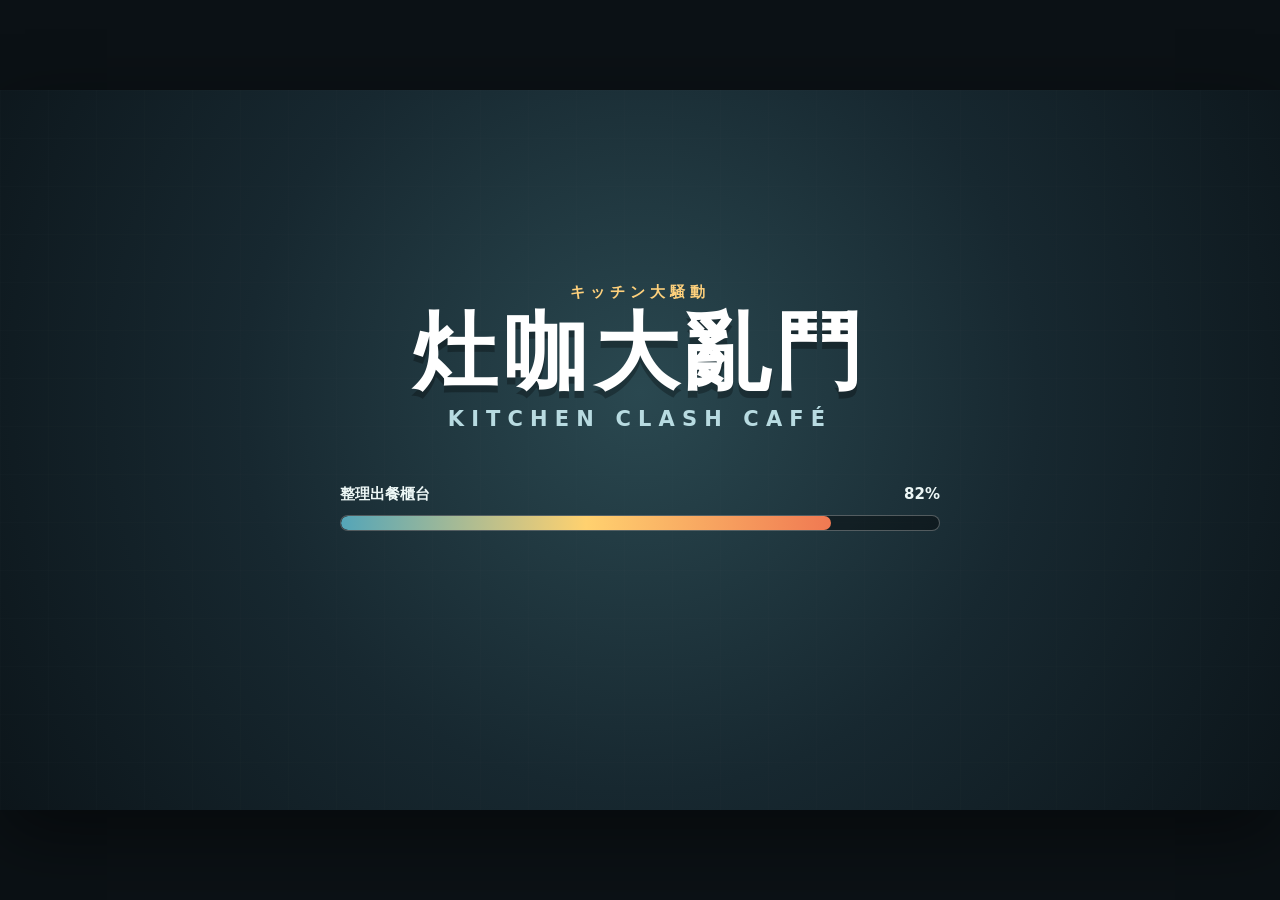
==== index.html @ a436fcd2 "Update index.html" ====
<!DOCTYPE html>
<html lang="zh-Hant">
<head>
<meta charset="UTF-8">
<meta name="viewport" content="width=device-width,initial-scale=1,maximum-scale=1,user-scalable=no,viewport-fit=cover">
<meta name="theme-color" content="#101820">

<title>灶咖大亂鬥｜Kitchen Clash Café</title>

<style>
:root{
  --ink:#2a211c;
  --cream:#fff3d6;
  --paper:#fffaf0;
  --orange:#f09a45;
  --orange-dark:#aa5629;
  --red:#e45f48;
  --red-dark:#96392d;
  --blue:#5fa6b7;
  --teal:#4f8f8c;
  --green:#6ca868;
  --gold:#f6c350;
  --shadow:rgba(25,17,13,.34);
}

*{
  box-sizing:border-box;
  margin:0;
  padding:0;

  user-select:none;
  -webkit-user-select:none;
  -webkit-tap-highlight-color:transparent;
}

html,
body{
  width:100%;
  height:100%;

  overflow:hidden;

  background:#0b1115;

  touch-action:none;
  overscroll-behavior:none;

  font-family:
    "Noto Sans TC",
    "PingFang TC",
    "Microsoft JhengHei",
    system-ui,
    sans-serif;
}

body{
  display:flex;
  align-items:center;
  justify-content:center;
}

button{
  font:inherit;
}

/* =========================================================
   1280 × 720 / 16:9
========================================================= */

#game-shell{
  position:relative;

  width:min(
    100vw,
    calc(100vh * 16 / 9)
  );

  height:min(
    100vh,
    calc(100vw * 9 / 16)
  );

  max-width:1280px;
  max-height:720px;

  overflow:hidden;

  background:#111b20;

  box-shadow:
    0 24px 70px rgba(0,0,0,.48);
}

#game{
  display:block;

  width:100%;
  height:100%;

  background:#111b20;
}

.screen{
  position:absolute;
  inset:0;

  display:flex;
  align-items:center;
  justify-content:center;
}

/* =========================================================
   旋轉提示
========================================================= */

#rotate-screen{
  z-index:1000;

  display:none;

  padding:30px;

  background:
    radial-gradient(
      circle at center,
      #273942,
      #0b1216 72%
    );

  color:#ffffff;

  text-align:center;
}

.rotate-phone{
  width:62px;
  height:106px;

  margin:0 auto 22px;

  border:4px solid #ffffff;
  border-radius:14px;

  animation:
    phoneTurn 2s ease-in-out infinite;
}

@keyframes phoneTurn{
  0%,
  25%{
    transform:rotate(-10deg);
  }

  70%,
  100%{
    transform:rotate(80deg);
  }
}

/* =========================================================
   Loading
========================================================= */

#loading-screen{
  z-index:800;

  background:
    radial-gradient(
      circle at 50% 42%,
      #2a4850 0,
      #172830 52%,
      #0c151a 100%
    );

  color:white;
}

#loading-screen::before{
  content:"";

  position:absolute;
  inset:0;

  opacity:.13;

  background-image:
    linear-gradient(
      rgba(255,255,255,.07) 1px,
      transparent 1px
    ),
    linear-gradient(
      90deg,
      rgba(255,255,255,.07) 1px,
      transparent 1px
    );

  background-size:48px 48px;

  animation:
    gridMove 11s linear infinite;
}

@keyframes gridMove{
  to{
    background-position:
      48px 48px;
  }
}

.loading-card{
  position:relative;
  z-index:2;

  width:min(72%,600px);

  text-align:center;
}

.loading-jp{
  color:#ffd17c;

  font-size:15px;
  font-weight:900;

  letter-spacing:.34em;
}

.loading-title{
  margin-top:8px;

  font-size:clamp(48px,7vw,84px);
  font-weight:1000;
  line-height:1;

  letter-spacing:.08em;

  text-shadow:
    0 7px 0 rgba(0,0,0,.28);
}

.loading-en{
  margin-top:13px;

  color:#b8dbe1;

  font-size:clamp(14px,1.8vw,21px);
  font-weight:900;

  letter-spacing:.34em;
}

.loading-status{
  margin-top:54px;
}

.loading-line{
  display:flex;
  justify-content:space-between;

  gap:18px;

  margin-bottom:11px;

  color:#edf7f6;

  font-size:15px;
  font-weight:800;
}

.loading-track{
  height:16px;

  overflow:hidden;

  border:
    1px solid rgba(255,255,255,.28);

  border-radius:99px;

  background:
    rgba(0,0,0,.4);
}

#loading-bar{
  position:relative;

  width:0;
  height:100%;

  border-radius:inherit;

  background:
    linear-gradient(
      90deg,
      #54a5b8,
      #ffd16f,
      #f07952
    );

  transition:
    width .08s linear;
}

#loading-bar::after{
  content:"";

  position:absolute;
  inset:0 auto 0 -110px;

  width:110px;

  background:
    linear-gradient(
      90deg,
      transparent,
      rgba(255,255,255,.7),
      transparent
    );

  animation:
    shine 1.25s linear infinite;
}

@keyframes shine{
  to{
    transform:
      translateX(720px);
  }
}

#enter-btn{
  min-width:230px;

  margin-top:26px;
  padding:13px 28px;

  border:
    3px solid rgba(255,255,255,.68);

  border-radius:14px;

  background:
    linear-gradient(
      #f59c50,
      #cb6531
    );

  box-shadow:
    0 8px 0 #75361f,
    0 18px 36px rgba(0,0,0,.3);

  color:white;

  font-size:21px;
  font-weight:1000;

  letter-spacing:.1em;

  cursor:pointer;

  opacity:0;
  visibility:hidden;

  transform:
    translateY(12px);

  transition:.35s;
}

#enter-btn.visible{
  opacity:1;
  visibility:visible;

  transform:none;
}

/* =========================================================
   首頁
========================================================= */

#menu-screen{
  z-index:600;

  display:none;
  align-items:flex-start;
  justify-content:flex-start;

  padding:
    64px 0 0 72px;

  background:
    linear-gradient(
      90deg,
      rgba(9,16,20,.64),
      rgba(9,16,20,.08) 64%,
      rgba(9,16,20,.18)
    );
}

.menu-card{
  width:475px;

  padding:
    32px 34px 34px;

  border:
    5px solid #513629;

  border-radius:28px;

  background:
    linear-gradient(
      180deg,
      rgba(255,250,238,.98),
      rgba(239,216,170,.98)
    );

  box-shadow:
    0 16px 0 rgba(80,48,35,.62),
    0 34px 70px rgba(0,0,0,.34);
}

.menu-kicker{
  color:#ba6244;

  font-size:14px;
  font-weight:1000;

  letter-spacing:.28em;
}

.menu-title{
  margin-top:7px;

  color:#23434a;

  font-size:58px;
  font-weight:1000;
  line-height:1.06;

  letter-spacing:.04em;
}

.menu-description{
  margin-top:17px;

  color:#785746;

  font-size:18px;
  font-weight:800;
  line-height:1.75;
}

.menu-actions{
  display:flex;

  gap:14px;

  margin-top:28px;
}

.ui-btn{
  min-height:58px;

  padding:
    13px 25px;

  border:0;
  border-radius:14px;

  font-size:20px;
  font-weight:1000;

  cursor:pointer;
}

.ui-btn.primary{
  min-width:210px;

  background:
    linear-gradient(
      #f68f51,
      #d15a33
    );

  box-shadow:
    0 8px 0 #843520;

  color:white;
}

.ui-btn.secondary{
  min-width:66px;

  background:
    linear-gradient(
      #ffe7ad,
      #d6b36d
    );

  box-shadow:
    0 8px 0 #80613c;

  color:#4a3327;
}

/* =========================================================
   暫停／結算
========================================================= */

.overlay{
  z-index:900;

  display:none;

  background:
    rgba(8,14,17,.72);

  backdrop-filter:
    blur(5px);
}

.overlay-card{
  width:min(72%,650px);

  padding:36px;

  border:
    5px solid #503428;

  border-radius:26px;

  background:
    linear-gradient(
      #fff8e7,
      #efd09c
    );

  box-shadow:
    0 16px 0 #281914,
    0 40px 90px rgba(0,0,0,.42);

  text-align:center;
}

.overlay-card h2{
  color:#bc4e3a;

  font-size:46px;
}

.overlay-card p{
  margin-top:13px;

  color:#65493a;

  font-size:18px;
  font-weight:800;
  line-height:1.7;
}

.overlay-actions{
  display:flex;
  justify-content:center;

  gap:14px;

  margin-top:26px;
}

/* =========================================================
   觸控操作
========================================================= */

#touch-controls{
  position:absolute;
  inset:0;
  z-index:500;

  display:none;

  pointer-events:none;
}

#joystick-zone{
  position:absolute;
  left:2.4%;
  bottom:3.4%;

  width:min(13.5%,128px);
  aspect-ratio:1;

  pointer-events:auto;
}

#joystick-base{
  position:absolute;
  inset:0;

  border:
    4px solid rgba(255,255,255,.7);

  border-radius:50%;

  background:
    rgba(20,31,36,.44);

  box-shadow:
    inset 0 0 0 8px
    rgba(255,255,255,.07);
}

#joystick-stick{
  position:absolute;
  left:50%;
  top:50%;

  width:48%;
  aspect-ratio:1;

  border:
    4px solid #4a3025;

  border-radius:50%;

  background:
    linear-gradient(
      #ffe4a8,
      #d89b56
    );

  box-shadow:
    0 7px 0
    rgba(70,41,29,.62);

  transform:
    translate(-50%,-50%);
}

#action-buttons{
  position:absolute;
  right:2.7%;
  bottom:3.8%;

  display:flex;
  align-items:flex-end;

  gap:12px;

  pointer-events:auto;
}

.action-btn{
  display:flex;
  align-items:center;
  justify-content:center;

  aspect-ratio:1;

  border:
    4px solid rgba(255,255,255,.78);

  border-radius:50%;

  font-weight:1000;

  cursor:pointer;
}

#discard-btn{
  width:min(7.5vw,68px);

  background:
    linear-gradient(
      #ffe3a6,
      #c89654
    );

  box-shadow:
    0 7px 0 #70502f;

  color:#493021;

  font-size:15px;
}

#interact-btn{
  width:min(10.2vw,96px);

  background:
    linear-gradient(
      #f47a56,
      #c84233
    );

  box-shadow:
    0 8px 0 #7f2c25;

  color:white;

  font-size:19px;
}

#desktop-help{
  position:absolute;
  left:50%;
  bottom:10px;
  z-index:480;

  padding:
    7px 14px;

  border:
    2px solid rgba(64,43,34,.78);

  border-radius:10px;

  background:
    rgba(255,250,237,.92);

  color:#51382c;

  font-size:14px;
  font-weight:900;

  pointer-events:none;

  transform:
    translateX(-50%);
}

@media (pointer:coarse){
  #touch-controls.active{
    display:block;
  }

  #desktop-help{
    display:none;
  }
}

@media (orientation:portrait) and (max-width:900px){
  #rotate-screen{
    display:flex;
  }
}
</style>
</head>

<body>

<main id="game-shell">

  <canvas
    id="game"
    width="1280"
    height="720"
    aria-label="灶咖大亂鬥遊戲畫面"
  ></canvas>

  <section
    id="rotate-screen"
    class="screen"
  >
    <div>
      <div class="rotate-phone"></div>

      <h2>
        請將手機轉為橫向
      </h2>

      <p>
        橫向模式可獲得最佳遊戲體驗
      </p>
    </div>
  </section>

  <section
    id="loading-screen"
    class="screen"
  >
    <div class="loading-card">

      <div class="loading-jp">
        キッチン大騒動
      </div>

      <div class="loading-title">
        灶咖大亂鬥
      </div>

      <div class="loading-en">
        KITCHEN CLASH CAFÉ
      </div>

      <div class="loading-status">

        <div class="loading-line">
          <span id="loading-message">
            正在準備咖啡廳……
          </span>

          <span id="loading-number">
            0%
          </span>
        </div>

        <div class="loading-track">
          <div id="loading-bar"></div>
        </div>

        <button
          id="enter-btn"
          type="button"
        >
          進入咖啡廳
        </button>

      </div>
    </div>
  </section>

  <section
    id="menu-screen"
    class="screen"
  >
    <div class="menu-card">

      <div class="menu-kicker">
        SUNNY PAW CAFÉ
      </div>

      <h1 class="menu-title">
        灶咖大亂鬥
      </h1>

      <p class="menu-description">
        午餐尖峰即將開始。依照訂單備料、
        烹調、組裝並出餐，在客人失去耐心前
        完成更多餐點。
      </p>

      <div class="menu-actions">

        <button
          id="start-btn"
          class="ui-btn primary"
          type="button"
        >
          開始營業
        </button>

        <button
          id="help-btn"
          class="ui-btn secondary"
          type="button"
        >
          ?
        </button>

      </div>
    </div>
  </section>

  <section
    id="pause-screen"
    class="screen overlay"
  >
    <div class="overlay-card">

      <h2>
        暫停營業
      </h2>

      <p>
        遊戲時間與訂單耐心已暫停。
      </p>

      <div class="overlay-actions">

        <button
          id="resume-btn"
          class="ui-btn primary"
          type="button"
        >
          繼續營業
        </button>

        <button
          id="pause-home-btn"
          class="ui-btn secondary"
          type="button"
        >
          首頁
        </button>

      </div>
    </div>
  </section>

  <section
    id="result-screen"
    class="screen overlay"
  >
    <div class="overlay-card">

      <h2 id="result-title">
        營業結束
      </h2>

      <p id="result-summary">
        今日營業告一段落。
      </p>

      <div class="overlay-actions">

        <button
          id="retry-btn"
          class="ui-btn primary"
          type="button"
        >
          再玩一次
        </button>

        <button
          id="result-home-btn"
          class="ui-btn secondary"
          type="button"
        >
          首頁
        </button>

      </div>
    </div>
  </section>

  <div id="touch-controls">

    <div id="joystick-zone">
      <div id="joystick-base">
        <div id="joystick-stick"></div>
      </div>
    </div>

    <div id="action-buttons">

      <button
        id="discard-btn"
        class="action-btn"
        type="button"
      >
        丟棄
      </button>

      <button
        id="interact-btn"
        class="action-btn"
        type="button"
      >
        互動
      </button>

    </div>
  </div>

  <div id="desktop-help">
    WASD／方向鍵移動　E／空白鍵互動　Q 丟棄　Esc 暫停
  </div>

</main>

<script>
(() => {
  "use strict";

  const canvas =
    document.getElementById("game");

  const ctx =
    canvas.getContext("2d");

  const loadingScreen =
    document.getElementById(
      "loading-screen"
    );

  const menuScreen =
    document.getElementById(
      "menu-screen"
    );

  const pauseScreen =
    document.getElementById(
      "pause-screen"
    );

  const resultScreen =
    document.getElementById(
      "result-screen"
    );

  const touchControls =
    document.getElementById(
      "touch-controls"
    );

  const W = 1280;
  const H = 720;

  const C = {
    outline:"#33251f",
    wall:"#78afb2",
    wallDark:"#4e8084",
    floor:"#d9b877",
    floorLine:"#b58d50",
    counterTop:"#ef9c4d",
    counterFront:"#b35f35",
    counterSide:"#81432e",
    counterEdge:"#713421",
    cream:"#fff2d1",
    paper:"#fffaf0",
    red:"#e45b45",
    green:"#68a96d",
    blue:"#57a1b5",
    gold:"#f5bf4c",
    dark:"#1d3037",
    shadow:"rgba(41,27,20,.25)"
  };

  const TILE = 96;

  /* =======================================================
     餐台底層

     每個 tile 是一個完整餐台模組：
     桌面、正面櫃體、內凹面、陰影。
  ======================================================= */

  const counterTiles = [
    {
      x:208,
      y:188
    },
    {
      x:304,
      y:188
    },
    {
      x:400,
      y:188
    },
    {
      x:496,
      y:188
    },
    {
      x:592,
      y:188
    },
    {
      x:688,
      y:188
    },
    {
      x:784,
      y:188
    },
    {
      x:880,
      y:188
    },
    {
      x:976,
      y:188
    },

    {
      x:208,
      y:284
    },
    {
      x:208,
      y:380
    },
    {
      x:208,
      y:476
    },

    {
      x:976,
      y:284
    },
    {
      x:976,
      y:380
    },
    {
      x:976,
      y:476
    },

    {
      x:400,
      y:548
    },
    {
      x:496,
      y:548
    },
    {
      x:592,
      y:548
    },
    {
      x:688,
      y:548
    },
    {
      x:784,
      y:548
    }
  ];

  /* =======================================================
     餐台物件層

     所有物件直接固定在對應餐台 tile 上。
  ======================================================= */

  const stations = [
    {
      id:"bun",
      label:"麵包",
      icon:"bun",
      x:220,
      y:196,
      w:72,
      h:62
    },

    {
      id:"lettuce",
      label:"生菜",
      icon:"lettuce",
      x:316,
      y:196,
      w:72,
      h:62
    },

    {
      id:"meat",
      label:"肉排",
      icon:"rawMeat",
      x:412,
      y:196,
      w:72,
      h:62
    },

    {
      id:"board",
      label:"砧板",
      icon:"board",
      x:508,
      y:196,
      w:72,
      h:62
    },

    {
      id:"pan",
      label:"煎台",
      icon:"pan",
      x:700,
      y:196,
      w:72,
      h:62
    },

    {
      id:"drink",
      label:"飲料",
      icon:"drink",
      x:796,
      y:196,
      w:72,
      h:62
    },

    {
      id:"plates",
      label:"盤子",
      icon:"plate",
      x:892,
      y:196,
      w:72,
      h:62
    },

    {
      id:"assembly",
      label:"組裝",
      icon:"assembly",
      x:220,
      y:398,
      w:72,
      h:62
    },

    {
      id:"serve",
      label:"出餐",
      icon:"bell",
      x:988,
      y:398,
      w:72,
      h:62
    },

    {
      id:"trash",
      label:"丟棄",
      icon:"trash",
      x:604,
      y:556,
      w:72,
      h:62
    }
  ];

  const recipes = [
    {
      name:"經典漢堡",
      result:"burger",
      ingredients:[
        "bun",
        "cookedMeat"
      ]
    },

    {
      name:"生菜漢堡",
      result:"lettuceBurger",
      ingredients:[
        "bun",
        "lettuce",
        "cookedMeat"
      ]
    },

    {
      name:"冰飲",
      result:"drink",
      ingredients:[
        "drink"
      ]
    }
  ];

  const state = {
    screen:"menu",

    running:false,
    paused:false,

    time:75,

    score:0,
    served:0,
    combo:0,
    maxCombo:0,

    held:null,

    panState:"empty",
    panTimer:0,

    assembly:[],

    orders:[],
    orderSpawn:0,

    chef:{
      x:640,
      y:410
    },

    keys:{},

    joystick:{
      x:0,
      y:0
    },

    nearest:null,

    message:
      "依照訂單開始準備餐點",

    messageTimer:0,

    last:
      performance.now()
  };

  function roundedRect(
    x,
    y,
    width,
    height,
    radius,
    fill,
    stroke,
    lineWidth = 1
  ){
    ctx.beginPath();

    ctx.roundRect(
      x,
      y,
      width,
      height,
      radius
    );

    if(fill){
      ctx.fillStyle =
        fill;

      ctx.fill();
    }

    if(stroke){
      ctx.strokeStyle =
        stroke;

      ctx.lineWidth =
        lineWidth;

      ctx.stroke();
    }
  }

  function drawText(
    content,
    x,
    y,
    size,
    color,
    align = "left",
    weight = 700
  ){
    ctx.font =
      `${weight} ${size}px "Microsoft JhengHei", sans-serif`;

    ctx.fillStyle =
      color;

    ctx.textAlign =
      align;

    ctx.textBaseline =
      "middle";

    ctx.fillText(
      content,
      x,
      y
    );
  }

  /* =======================================================
     統一物件圖示
  ======================================================= */

  function drawIcon(
    type,
    x,
    y,
    scale = 1
  ){
    ctx.save();

    ctx.translate(
      x,
      y
    );

    ctx.scale(
      scale,
      scale
    );

    ctx.strokeStyle =
      C.outline;

    ctx.lineWidth =
      4;

    ctx.lineJoin =
      "round";

    ctx.lineCap =
      "round";

    if(type === "bun"){
      ctx.fillStyle =
        "#e9ad56";

      ctx.beginPath();

      ctx.roundRect(
        -28,
        -17,
        56,
        34,
        14
      );

      ctx.fill();
      ctx.stroke();

      ctx.strokeStyle =
        "#bd7737";

      ctx.lineWidth =
        3;

      [-12,0,12].forEach(offset => {
        ctx.beginPath();

        ctx.moveTo(
          offset - 5,
          -6
        );

        ctx.lineTo(
          offset + 4,
          4
        );

        ctx.stroke();
      });
    }

    if(type === "lettuce"){
      ctx.fillStyle =
        "#6fac63";

      ctx.beginPath();

      ctx.moveTo(
        -25,
        11
      );

      ctx.bezierCurveTo(
        -22,
        -18,
        -8,
        -18,
        0,
        -29
      );

      ctx.bezierCurveTo(
        10,
        -17,
        23,
        -18,
        27,
        9
      );

      ctx.bezierCurveTo(
        12,
        25,
        -12,
        25,
        -25,
        11
      );

      ctx.fill();
      ctx.stroke();

      ctx.strokeStyle =
        "#477d49";

      ctx.lineWidth =
        3;

      ctx.beginPath();

      ctx.moveTo(
        0,
        -23
      );

      ctx.lineTo(
        0,
        18
      );

      ctx.stroke();
    }

    if(
      type === "rawMeat" ||
      type === "cookedMeat"
    ){
      ctx.fillStyle =
        type === "rawMeat"
          ? "#d7554e"
          : "#80503b";

      ctx.beginPath();

      ctx.ellipse(
        0,
        0,
        29,
        20,
        -.18,
        0,
        Math.PI * 2
      );

      ctx.fill();
      ctx.stroke();

      ctx.strokeStyle =
        type === "rawMeat"
          ? "#f5afa5"
          : "#bd7f5d";

      ctx.lineWidth =
        3;

      ctx.beginPath();

      ctx.moveTo(
        -15,
        -4
      );

      ctx.bezierCurveTo(
        -6,
        -13,
        8,
        -12,
        15,
        -4
      );

      ctx.stroke();
    }

    if(type === "board"){
      ctx.fillStyle =
        "#d99b56";

      ctx.beginPath();

      ctx.roundRect(
        -28,
        -21,
        56,
        42,
        7
      );

      ctx.fill();
      ctx.stroke();

      ctx.fillStyle =
        "#80563c";

      ctx.beginPath();

      ctx.arc(
        18,
        0,
        4,
        0,
        Math.PI * 2
      );

      ctx.fill();

      ctx.strokeStyle =
        "#f2d09b";

      ctx.lineWidth =
        3;

      ctx.beginPath();

      ctx.moveTo(
        -18,
        -10
      );

      ctx.lineTo(
        10,
        11
      );

      ctx.stroke();
    }

    if(type === "pan"){
      ctx.fillStyle =
        "#2b3b40";

      ctx.beginPath();

      ctx.arc(
        -5,
        -2,
        22,
        0,
        Math.PI * 2
      );

      ctx.fill();
      ctx.stroke();

      ctx.beginPath();

      ctx.moveTo(
        14,
        12
      );

      ctx.lineTo(
        35,
        29
      );

      ctx.lineWidth =
        8;

      ctx.stroke();

      ctx.fillStyle =
        "#f1b944";

      ctx.beginPath();

      ctx.arc(
        -5,
        -2,
        8,
        0,
        Math.PI * 2
      );

      ctx.fill();
    }

    if(type === "drink"){
      ctx.fillStyle =
        "#e45745";

      ctx.beginPath();

      ctx.moveTo(
        -17,
        -23
      );

      ctx.lineTo(
        17,
        -23
      );

      ctx.lineTo(
        12,
        23
      );

      ctx.lineTo(
        -12,
        23
      );

      ctx.closePath();

      ctx.fill();
      ctx.stroke();

      ctx.strokeStyle =
        "#fff3dd";

      ctx.lineWidth =
        5;

      ctx.beginPath();

      ctx.moveTo(
        -11,
        -2
      );

      ctx.lineTo(
        12,
        -2
      );

      ctx.stroke();

      ctx.strokeStyle =
        "#e9e4db";

      ctx.lineWidth =
        4;

      ctx.beginPath();

      ctx.moveTo(
        5,
        -23
      );

      ctx.lineTo(
        12,
        -36
      );

      ctx.stroke();
    }

    if(type === "plate"){
      ctx.fillStyle =
        "#f8f3e7";

      ctx.beginPath();

      ctx.ellipse(
        0,
        3,
        28,
        17,
        0,
        0,
        Math.PI * 2
      );

      ctx.fill();
      ctx.stroke();

      ctx.beginPath();

      ctx.arc(
        0,
        3,
        14,
        0,
        Math.PI * 2
      );

      ctx.strokeStyle =
        "#9db9b8";

      ctx.lineWidth =
        3;

      ctx.stroke();
    }

    if(type === "assembly"){
      drawIcon(
        "plate",
        0,
        5,
        .82
      );

      ctx.strokeStyle =
        "#9a6c49";

      ctx.lineWidth =
        3;

      ctx.beginPath();

      ctx.moveTo(
        -23,
        -19
      );

      ctx.lineTo(
        -23,
        23
      );

      ctx.moveTo(
        23,
        -19
      );

      ctx.lineTo(
        23,
        23
      );

      ctx.stroke();
    }

    if(type === "bell"){
      ctx.fillStyle =
        "#f3bd40";

      ctx.beginPath();

      ctx.moveTo(
        -24,
        13
      );

      ctx.quadraticCurveTo(
        -18,
        -23,
        0,
        -26
      );

      ctx.quadraticCurveTo(
        18,
        -23,
        24,
        13
      );

      ctx.closePath();

      ctx.fill();
      ctx.stroke();

      ctx.fillStyle =
        "#7a4a29";

      ctx.beginPath();

      ctx.arc(
        0,
        16,
        5,
        0,
        Math.PI * 2
      );

      ctx.fill();
    }

    if(type === "trash"){
      ctx.fillStyle =
        "#748789";

      ctx.beginPath();

      ctx.roundRect(
        -19,
        -17,
        38,
        39,
        4
      );

      ctx.fill();
      ctx.stroke();

      ctx.fillRect(
        -24,
        -26,
        48,
        9
      );

      ctx.strokeRect(
        -24,
        -26,
        48,
        9
      );
    }

    if(
      type === "burger" ||
      type === "lettuceBurger"
    ){
      ctx.fillStyle =
        "#e9ad56";

      ctx.beginPath();

      ctx.roundRect(
        -27,
        -23,
        54,
        19,
        11
      );

      ctx.fill();
      ctx.stroke();

      if(type === "lettuceBurger"){
        ctx.fillStyle =
          "#6fac63";

        ctx.beginPath();

        ctx.moveTo(
          -27,
          -5
        );

        ctx.lineTo(
          27,
          -5
        );

        ctx.lineTo(
          19,
          4
        );

        ctx.lineTo(
          -19,
          4
        );

        ctx.closePath();

        ctx.fill();
      }

      ctx.fillStyle =
        "#80503b";

      ctx.fillRect(
        -23,
        3,
        46,
        11
      );

      ctx.strokeRect(
        -23,
        3,
        46,
        11
      );

      ctx.fillStyle =
        "#d89140";

      ctx.beginPath();

      ctx.roundRect(
        -26,
        14,
        52,
        17,
        8
      );

      ctx.fill();
      ctx.stroke();
    }

    ctx.restore();
  }

  /* =======================================================
     Layer 1：BG
  ======================================================= */

  function drawBackgroundLayer(){
    ctx.fillStyle =
      "#79b2b3";

    ctx.fillRect(
      0,
      0,
      W,
      H
    );

    ctx.fillStyle =
      "#6da3a4";

    ctx.fillRect(
      0,
      100,
      W,
      92
    );

    ctx.strokeStyle =
      "rgba(255,255,255,.19)";

    ctx.lineWidth =
      1;

    for(
      let x = 0;
      x < W;
      x += 48
    ){
      ctx.beginPath();

      ctx.moveTo(
        x,
        100
      );

      ctx.lineTo(
        x,
        192
      );

      ctx.stroke();
    }

    for(
      let y = 100;
      y <= 192;
      y += 46
    ){
      ctx.beginPath();

      ctx.moveTo(
        0,
        y
      );

      ctx.lineTo(
        W,
        y
      );

      ctx.stroke();
    }

    ctx.fillStyle =
      C.floor;

    ctx.fillRect(
      0,
      192,
      W,
      H - 192
    );

    ctx.strokeStyle =
      C.floorLine;

    ctx.globalAlpha =
      .28;

    for(
      let x = 0;
      x <= W;
      x += 64
    ){
      ctx.beginPath();

      ctx.moveTo(
        x,
        192
      );

      ctx.lineTo(
        x,
        H
      );

      ctx.stroke();
    }

    for(
      let y = 192;
      y <= H;
      y += 64
    ){
      ctx.beginPath();

      ctx.moveTo(
        0,
        y
      );

      ctx.lineTo(
        W,
        y
      );

      ctx.stroke();
    }

    ctx.globalAlpha =
      1;

    drawText(
      "SUNNY PAW CAFÉ · OPEN KITCHEN",
      640,
      143,
      18,
      "#fff4d6",
      "center",
      1000
    );
  }

  /* =======================================================
     Layer 2：餐台
  ======================================================= */

  function drawCounterTile(
    tile
  ){
    const x =
      tile.x;

    const y =
      tile.y;

    ctx.fillStyle =
      C.shadow;

    ctx.beginPath();

    ctx.roundRect(
      x + 8,
      y + 13,
      TILE - 4,
      TILE - 1,
      15
    );

    ctx.fill();

    ctx.fillStyle =
      C.counterFront;

    ctx.beginPath();

    ctx.roundRect(
      x,
      y + 22,
      TILE,
      TILE - 22,
      13
    );

    ctx.fill();

    ctx.strokeStyle =
      C.outline;

    ctx.lineWidth =
      5;

    ctx.stroke();

    ctx.fillStyle =
      C.counterSide;

    ctx.beginPath();

    ctx.roundRect(
      x + 8,
      y + 32,
      TILE - 16,
      TILE - 42,
      9
    );

    ctx.fill();

    ctx.fillStyle =
      C.counterTop;

    ctx.beginPath();

    ctx.roundRect(
      x,
      y,
      TILE,
      38,
      14
    );

    ctx.fill();

    ctx.strokeStyle =
      C.outline;

    ctx.lineWidth =
      5;

    ctx.stroke();

    ctx.fillStyle =
      "#ffc06c";

    ctx.beginPath();

    ctx.roundRect(
      x + 8,
      y + 7,
      TILE - 16,
      12,
      6
    );

    ctx.fill();
  }

  function drawCounterLayer(){
    counterTiles.forEach(
      drawCounterTile
    );
  }

  /* =======================================================
     Layer 3：餐台物件
  ======================================================= */

  function drawStation(
    station
  ){
    const near =
      state.nearest ===
      station.id;

    if(near){
      ctx.save();

      ctx.shadowColor =
        "rgba(255,213,86,.95)";

      ctx.shadowBlur =
        22;

      roundedRect(
        station.x - 5,
        station.y - 5,
        station.w + 10,
        station.h + 10,
        14,
        "#ffe58d",
        null
      );

      ctx.restore();
    }

    roundedRect(
      station.x,
      station.y,
      station.w,
      station.h,
      12,
      "#f8dfaa",
      C.outline,
      4
    );

    ctx.fillStyle =
      "#fff4d4";

    ctx.beginPath();

    ctx.roundRect(
      station.x + 7,
      station.y + 6,
      station.w - 14,
      station.h - 18,
      9
    );

    ctx.fill();

    drawIcon(
      station.icon,
      station.x +
      station.w / 2,
      station.y + 24,
      .56
    );

    drawText(
      station.label,
      station.x +
      station.w / 2,
      station.y + 49,
      13,
      C.dark,
      "center",
      1000
    );

    if(
      station.id === "pan" &&
      state.panState !== "empty"
    ){
      const progress =
        state.panState === "cooking"
          ? 1 -
            state.panTimer / 3
          : 1;

      ctx.fillStyle =
        "#5b4034";

      ctx.fillRect(
        station.x + 10,
        station.y + 54,
        station.w - 20,
        5
      );

      ctx.fillStyle =
        state.panState === "done"
          ? C.green
          : C.gold;

      ctx.fillRect(
        station.x + 10,
        station.y + 54,
        (
          station.w - 20
        ) *
        progress,
        5
      );
    }
  }

  function drawObjectLayer(){
    stations.forEach(
      drawStation
    );
  }

  /* =======================================================
     Layer 4：角色
  ======================================================= */

  function drawChefLayer(){
    const {
      x,
      y
    } =
      state.chef;

    ctx.save();

    ctx.translate(
      x,
      y
    );

    ctx.fillStyle =
      "rgba(38,31,26,.25)";

    ctx.beginPath();

    ctx.ellipse(
      0,
      35,
      31,
      10,
      0,
      0,
      Math.PI * 2
    );

    ctx.fill();

    ctx.fillStyle =
      "#fff8e9";

    ctx.strokeStyle =
      C.outline;

    ctx.lineWidth =
      4;

    ctx.beginPath();

    ctx.roundRect(
      -28,
      -15,
      56,
      58,
      17
    );

    ctx.fill();
    ctx.stroke();

    ctx.fillStyle =
      "#c97844";

    ctx.beginPath();

    ctx.arc(
      0,
      -18,
      25,
      0,
      Math.PI * 2
    );

    ctx.fill();
    ctx.stroke();

    ctx.fillStyle =
      "#fff8e9";

    ctx.beginPath();

    ctx.roundRect(
      -31,
      -56,
      62,
      31,
      13
    );

    ctx.fill();
    ctx.stroke();

    ctx.fillStyle =
      C.red;

    ctx.fillRect(
      -4,
      -2,
      8,
      40
    );

    ctx.fillStyle =
      C.outline;

    ctx.beginPath();

    ctx.arc(
      -8,
      -21,
      3,
      0,
      Math.PI * 2
    );

    ctx.fill();

    ctx.beginPath();

    ctx.arc(
      8,
      -21,
      3,
      0,
      Math.PI * 2
    );

    ctx.fill();

    if(state.held){
      drawIcon(
        state.held,
        38,
        1,
        .62
      );
    }

    ctx.restore();
  }

  /* =======================================================
     Layer 5：HUD / 訂單
  ======================================================= */

  function drawHudLayer(){
    ctx.fillStyle =
      "#fff6df";

    ctx.fillRect(
      0,
      0,
      W,
      100
    );

    ctx.fillStyle =
      C.dark;

    ctx.fillRect(
      0,
      94,
      W,
      6
    );

    drawText(
      "灶咖大亂鬥",
      28,
      31,
      27,
      C.red,
      "left",
      1000
    );

    drawText(
      "DAY 01 · 午餐尖峰",
      28,
      65,
      14,
      "#6c4e3c",
      "left",
      900
    );

    state.orders
      .slice(0,3)
      .forEach((order,index) => {
        const x =
          330 +
          index * 232;

        roundedRect(
          x,
          12,
          216,
          76,
          17,
          C.paper,
          C.outline,
          4
        );

        drawIcon(
          order.result,
          x + 46,
          42,
          .58
        );

        const spacing =
          34;

        const startX =
          x +
          106 -
          (
            order.ingredients.length - 1
          ) *
          spacing /
          2;

        order.ingredients.forEach(
          (
            ingredient,
            ingredientIndex
          ) => {
            drawIcon(
              ingredient,
              startX +
              ingredientIndex *
              spacing,
              39,
              .4
            );
          }
        );

        ctx.fillStyle =
          "#d8c39c";

        ctx.fillRect(
          x + 18,
          72,
          180,
          7
        );

        ctx.fillStyle =
          order.patience < 35
            ? "#dc5143"
            : "#64a96e";

        ctx.fillRect(
          x + 18,
          72,
          180 *
          Math.max(
            0,
            order.patience
          ) /
          100,
          7
        );
      });

    roundedRect(
      1048,
      17,
      92,
      64,
      16,
      C.paper,
      C.outline,
      4
    );

    drawText(
      "★",
      1071,
      49,
      25,
      C.gold,
      "center",
      1000
    );

    drawText(
      String(
        state.score
      ),
      1111,
      49,
      22,
      C.dark,
      "center",
      1000
    );

    roundedRect(
      1152,
      17,
      100,
      64,
      16,
      C.paper,
      C.outline,
      4
    );

    drawText(
      String(
        Math.ceil(
          state.time
        )
      ),
      1202,
      49,
      25,
      C.dark,
      "center",
      1000
    );
  }

  function drawMessageLayer(){
    roundedRect(
      430,
      646,
      420,
      48,
      13,
      "rgba(255,250,238,.96)",
      C.outline,
      4
    );

    drawText(
      state.message,
      640,
      670,
      16,
      C.dark,
      "center",
      1000
    );
  }

  function drawGame(){
    drawBackgroundLayer();
    drawCounterLayer();
    drawObjectLayer();
    drawChefLayer();
    drawHudLayer();
    drawMessageLayer();
  }

  function drawMenu(){
    ctx.fillStyle =
      "#6ca5a7";

    ctx.fillRect(
      0,
      0,
      W,
      H
    );

    ctx.fillStyle =
      "#d3b57c";

    ctx.fillRect(
      0,
      300,
      W,
      H - 300
    );

    ctx.strokeStyle =
      "rgba(105,82,52,.18)";

    for(
      let x = 0;
      x <= W;
      x += 64
    ){
      ctx.beginPath();

      ctx.moveTo(
        x,
        300
      );

      ctx.lineTo(
        x,
        H
      );

      ctx.stroke();
    }

    for(
      let y = 300;
      y <= H;
      y += 64
    ){
      ctx.beginPath();

      ctx.moveTo(
        0,
        y
      );

      ctx.lineTo(
        W,
        y
      );

      ctx.stroke();
    }

    roundedRect(
      730,
      106,
      450,
      440,
      18,
      "#e7c57e",
      C.outline,
      6
    );

    ctx.fillStyle =
      "#754332";

    ctx.fillRect(
      770,
      200,
      370,
      230
    );

    ctx.fillStyle =
      "#8bc4c4";

    ctx.fillRect(
      810,
      245,
      290,
      140
    );

    for(
      let index = 0;
      index < 7;
      index++
    ){
      ctx.fillStyle =
        index % 2 === 0
          ? C.red
          : "#fff0d0";

      ctx.fillRect(
        770 +
        index * 53,
        196,
        53,
        44
      );
    }

    roundedRect(
      835,
      82,
      240,
      84,
      18,
      "#71392f",
      C.outline,
      5
    );

    drawText(
      "SUNNY PAW CAFÉ",
      955,
      125,
      25,
      "#fff2cf",
      "center",
      1000
    );

    const originalX =
      state.chef.x;

    const originalY =
      state.chef.y;

    state.chef.x =
      950;

    state.chef.y =
      520;

    drawChefLayer();

    state.chef.x =
      originalX;

    state.chef.y =
      originalY;
  }

  function render(){
    ctx.clearRect(
      0,
      0,
      W,
      H
    );

    if(state.screen === "menu"){
      drawMenu();
    }
    else{
      drawGame();
    }
  }

  function addOrder(){
    const recipe =
      recipes[
        Math.floor(
          Math.random() *
          recipes.length
        )
      ];

    state.orders.push({
      ...recipe,

      id:
        Date.now() +
        Math.random(),

      patience:100
    });
  }

  function setMessage(
    text,
    duration = 1.5
  ){
    state.message =
      text;

    state.messageTimer =
      duration;
  }

  function startGame(){
    Object.assign(
      state,
      {
        screen:"game",

        running:true,
        paused:false,

        time:75,

        score:0,
        served:0,
        combo:0,
        maxCombo:0,

        held:null,

        panState:"empty",
        panTimer:0,

        assembly:[],

        orders:[],
        orderSpawn:0,

        chef:{
          x:640,
          y:420
        },

        nearest:null,

        message:
          "依照訂單開始準備餐點",

        messageTimer:0,

        last:
          performance.now()
      }
    );

    addOrder();
    addOrder();

    menuScreen.style.display =
      "none";

    pauseScreen.style.display =
      "none";

    resultScreen.style.display =
      "none";

    touchControls.classList.add(
      "active"
    );

    requestAnimationFrame(
      gameLoop
    );
  }

  function getNearestStation(){
    let best =
      null;

    let distance =
      Infinity;

    stations.forEach(station => {
      const currentDistance =
        Math.hypot(
          state.chef.x -
          (
            station.x +
            station.w / 2
          ),

          state.chef.y -
          (
            station.y +
            station.h / 2
          )
        );

      if(currentDistance < distance){
        distance =
          currentDistance;

        best =
          station;
      }
    });

    return distance <= 120
      ? best
      : null;
  }

  function interact(){
    if(
      !state.running ||
      state.paused
    ){
      return;
    }

    const station =
      getNearestStation();

    if(!station){
      setMessage(
        "請再靠近工作台"
      );

      return;
    }

    if(
      [
        "bun",
        "lettuce",
        "meat",
        "drink"
      ].includes(station.id)
    ){
      if(state.held){
        setMessage(
          "手上已經有物品"
        );

        return;
      }

      state.held =
        station.id === "meat"
          ? "rawMeat"
          : station.id;

      setMessage(
        `已拿取${station.label}`
      );

      return;
    }

    if(station.id === "pan"){
      if(
        state.held === "rawMeat" &&
        state.panState === "empty"
      ){
        state.held =
          null;

        state.panState =
          "cooking";

        state.panTimer =
          3;

        setMessage(
          "肉排開始烹調"
        );
      }
      else if(
        state.panState === "done" &&
        !state.held
      ){
        state.held =
          "cookedMeat";

        state.panState =
          "empty";

        setMessage(
          "已拿起熟肉排"
        );
      }
      else if(
        state.panState === "cooking"
      ){
        setMessage(
          "肉排仍在烹調"
        );
      }
      else{
        setMessage(
          "需要先放入生肉排"
        );
      }

      return;
    }

    if(station.id === "assembly"){
      if(
        ![
          "bun",
          "lettuce",
          "cookedMeat"
        ].includes(state.held)
      ){
        setMessage(
          "請放入可組裝食材"
        );

        return;
      }

      state.assembly.push(
        state.held
      );

      state.held =
        null;

      const ingredientSet =
        new Set(
          state.assembly
        );

      if(
        ingredientSet.has("bun") &&
        ingredientSet.has("cookedMeat")
      ){
        state.held =
          ingredientSet.has("lettuce")
            ? "lettuceBurger"
            : "burger";

        state.assembly =
          [];

        setMessage(
          "漢堡組裝完成"
        );
      }
      else{
        setMessage(
          "食材已放上組裝台"
        );
      }

      return;
    }

    if(station.id === "serve"){
      const currentOrder =
        state.orders[0];

      if(
        currentOrder &&
        state.held ===
        currentOrder.result
      ){
        const earnedScore =
          Math.round(
            140 +
            currentOrder.patience +
            state.combo * 25
          );

        state.score +=
          earnedScore;

        state.served +=
          1;

        state.combo +=
          1;

        state.maxCombo =
          Math.max(
            state.maxCombo,
            state.combo
          );

        state.held =
          null;

        state.orders.shift();

        addOrder();

        setMessage(
          `出餐成功 +${earnedScore}`
        );
      }
      else{
        state.combo =
          0;

        state.score =
          Math.max(
            0,
            state.score - 40
          );

        setMessage(
          "餐點與目前訂單不符"
        );
      }

      return;
    }

    if(station.id === "trash"){
      discard();
    }

    if(station.id === "board"){
      setMessage(
        "本關食材不需要切割"
      );
    }

    if(station.id === "plates"){
      setMessage(
        "盤子已備妥"
      );
    }
  }

  function discard(){
    if(
      state.held ||
      state.assembly.length
    ){
      state.held =
        null;

      state.assembly =
        [];

      setMessage(
        "已丟棄目前內容"
      );
    }
    else{
      setMessage(
        "目前沒有可丟棄的內容"
      );
    }
  }

  function updateMovement(
    deltaTime
  ){
    let movementX =
      state.joystick.x;

    let movementY =
      state.joystick.y;

    if(
      state.keys.ArrowLeft ||
      state.keys.a ||
      state.keys.A
    ){
      movementX -=
        1;
    }

    if(
      state.keys.ArrowRight ||
      state.keys.d ||
      state.keys.D
    ){
      movementX +=
        1;
    }

    if(
      state.keys.ArrowUp ||
      state.keys.w ||
      state.keys.W
    ){
      movementY -=
        1;
    }

    if(
      state.keys.ArrowDown ||
      state.keys.s ||
      state.keys.S
    ){
      movementY +=
        1;
    }

    const movementLength =
      Math.hypot(
        movementX,
        movementY
      );

    if(movementLength > 1){
      movementX /=
        movementLength;

      movementY /=
        movementLength;
    }

    const speed =
      250;

    state.chef.x =
      Math.max(
        320,
        Math.min(
          960,
          state.chef.x +
          movementX *
          speed *
          deltaTime
        )
      );

    state.chef.y =
      Math.max(
        315,
        Math.min(
          535,
          state.chef.y +
          movementY *
          speed *
          deltaTime
        )
      );

    state.nearest =
      getNearestStation()?.id ||
      null;
  }

  function updateOrders(
    deltaTime
  ){
    state.time -=
      deltaTime;

    state.orderSpawn +=
      deltaTime;

    state.orders.forEach(
      (
        order,
        index
      ) => {
        order.patience -=
          deltaTime *
          (
            index === 0
              ? 4.1
              : 2
          );
      }
    );

    if(
      state.orders[0]
        ?.patience <= 0
    ){
      state.orders.shift();

      state.combo =
        0;

      state.score =
        Math.max(
          0,
          state.score - 60
        );

      addOrder();

      setMessage(
        "客人等不及離開了"
      );
    }

    if(
      state.orderSpawn >= 12 &&
      state.orders.length < 3
    ){
      state.orderSpawn =
        0;

      addOrder();
    }
  }

  function updateCooking(
    deltaTime
  ){
    if(
      state.panState !==
      "cooking"
    ){
      return;
    }

    state.panTimer -=
      deltaTime;

    if(state.panTimer <= 0){
      state.panState =
        "done";

      state.panTimer =
        0;

      setMessage(
        "肉排烹調完成"
      );
    }
  }

  function endGame(){
    state.running =
      false;

    touchControls.classList.remove(
      "active"
    );

    document
      .getElementById(
        "result-title"
      )
      .textContent =
        state.score >= 1000
          ? "今日營業成功"
          : "營業結束";

    document
      .getElementById(
        "result-summary"
      )
      .textContent =
        `總分 ${state.score}｜完成訂單 ${state.served}｜最高連擊 ${state.maxCombo}`;

    resultScreen.style.display =
      "flex";
  }

  function gameLoop(
    currentTime
  ){
    if(!state.running){
      return;
    }

    const deltaTime =
      Math.min(
        .033,
        (
          currentTime -
          state.last
        ) /
        1000
      );

    state.last =
      currentTime;

    if(!state.paused){
      updateMovement(
        deltaTime
      );

      updateOrders(
        deltaTime
      );

      updateCooking(
        deltaTime
      );

      if(state.messageTimer > 0){
        state.messageTimer -=
          deltaTime;

        if(state.messageTimer <= 0){
          state.message =
            state.held
              ? "前往下一個工作台繼續處理"
              : "依照訂單拿取需要的食材";
        }
      }

      if(state.time <= 0){
        state.time =
          0;

        endGame();
        render();

        return;
      }
    }

    render();

    requestAnimationFrame(
      gameLoop
    );
  }

  function showMenu(){
    state.running =
      false;

    state.screen =
      "menu";

    pauseScreen.style.display =
      "none";

    resultScreen.style.display =
      "none";

    menuScreen.style.display =
      "flex";

    touchControls.classList.remove(
      "active"
    );

    render();
  }

  window.addEventListener(
    "keydown",
    event => {
      state.keys[event.key] =
        true;

      if(
        [
          "ArrowUp",
          "ArrowDown",
          "ArrowLeft",
          "ArrowRight",
          " ",
          "e",
          "E",
          "q",
          "Q"
        ].includes(event.key)
      ){
        event.preventDefault();
      }

      if(
        (
          event.key === "e" ||
          event.key === "E" ||
          event.key === " "
        ) &&
        !event.repeat
      ){
        interact();
      }

      if(
        (
          event.key === "q" ||
          event.key === "Q"
        ) &&
        !event.repeat
      ){
        discard();
      }

      if(
        event.key === "Escape" &&
        state.running &&
        !state.paused
      ){
        state.paused =
          true;

        pauseScreen.style.display =
          "flex";
      }
    }
  );

  window.addEventListener(
    "keyup",
    event => {
      state.keys[event.key] =
        false;
    }
  );

  const joystickZone =
    document.getElementById(
      "joystick-zone"
    );

  const joystickStick =
    document.getElementById(
      "joystick-stick"
    );

  let joystickPointer =
    null;

  function moveJoystick(
    event
  ){
    const rect =
      joystickZone
        .getBoundingClientRect();

    const centerX =
      rect.left +
      rect.width / 2;

    const centerY =
      rect.top +
      rect.height / 2;

    let deltaX =
      event.clientX -
      centerX;

    let deltaY =
      event.clientY -
      centerY;

    const maximum =
      rect.width * .28;

    const distance =
      Math.hypot(
        deltaX,
        deltaY
      );

    if(distance > maximum){
      deltaX =
        deltaX /
        distance *
        maximum;

      deltaY =
        deltaY /
        distance *
        maximum;
    }

    state.joystick.x =
      deltaX /
      maximum;

    state.joystick.y =
      deltaY /
      maximum;

    joystickStick.style.transform =
      `translate(
        calc(-50% + ${deltaX}px),
        calc(-50% + ${deltaY}px)
      )`;
  }

  function resetJoystick(){
    joystickPointer =
      null;

    state.joystick.x =
      0;

    state.joystick.y =
      0;

    joystickStick.style.transform =
      "translate(-50%,-50%)";
  }

  joystickZone.addEventListener(
    "pointerdown",
    event => {
      joystickPointer =
        event.pointerId;

      joystickZone.setPointerCapture(
        event.pointerId
      );

      moveJoystick(
        event
      );
    }
  );

  joystickZone.addEventListener(
    "pointermove",
    event => {
      if(
        event.pointerId ===
        joystickPointer
      ){
        moveJoystick(
          event
        );
      }
    }
  );

  joystickZone.addEventListener(
    "pointerup",
    resetJoystick
  );

  joystickZone.addEventListener(
    "pointercancel",
    resetJoystick
  );

  document
    .getElementById(
      "interact-btn"
    )
    .addEventListener(
      "pointerdown",
      event => {
        event.preventDefault();

        interact();
      }
    );

  document
    .getElementById(
      "discard-btn"
    )
    .addEventListener(
      "pointerdown",
      event => {
        event.preventDefault();

        discard();
      }
    );

  document
    .getElementById(
      "start-btn"
    )
    .addEventListener(
      "click",
      startGame
    );

  document
    .getElementById(
      "retry-btn"
    )
    .addEventListener(
      "click",
      startGame
    );

  document
    .getElementById(
      "pause-home-btn"
    )
    .addEventListener(
      "click",
      showMenu
    );

  document
    .getElementById(
      "result-home-btn"
    )
    .addEventListener(
      "click",
      showMenu
    );

  document
    .getElementById(
      "resume-btn"
    )
    .addEventListener(
      "click",
      () => {
        state.paused =
          false;

        pauseScreen.style.display =
          "none";

        state.last =
          performance.now();
      }
    );

  document
    .getElementById(
      "help-btn"
    )
    .addEventListener(
      "click",
      () => {
        alert(
          "依照訂單拿取食材。肉排需要放到煎台烹調，完成後把食材送到組裝台，最後前往出餐口。"
        );
      }
    );

  async function boot(){
    const steps = [
      "點亮咖啡廳招牌",
      "清點今日食材",
      "預熱廚房設備",
      "整理出餐櫃台",
      "準備開始營業"
    ];

    for(
      let progress = 0;
      progress <= 100;
      progress += 2
    ){
      document
        .getElementById(
          "loading-bar"
        )
        .style
        .width =
          `${progress}%`;

      document
        .getElementById(
          "loading-number"
        )
        .textContent =
          `${progress}%`;

      document
        .getElementById(
          "loading-message"
        )
        .textContent =
          steps[
            Math.min(
              steps.length - 1,
              Math.floor(
                progress / 21
              )
            )
          ];

      await new Promise(resolve => {
        setTimeout(
          resolve,
          progress < 70
            ? 22
            : 31
        );
      });
    }

    document
      .getElementById(
        "loading-message"
      )
      .textContent =
        "準備完成";

    document
      .getElementById(
        "enter-btn"
      )
      .classList
      .add(
        "visible"
      );
  }

  document
    .getElementById(
      "enter-btn"
    )
    .addEventListener(
      "click",
      () => {
        loadingScreen.style.display =
          "none";

        menuScreen.style.display =
          "flex";

        showMenu();
      }
    );

  menuScreen.style.display =
    "none";

  render();
  boot();
})();
</script>

</body>
</html>
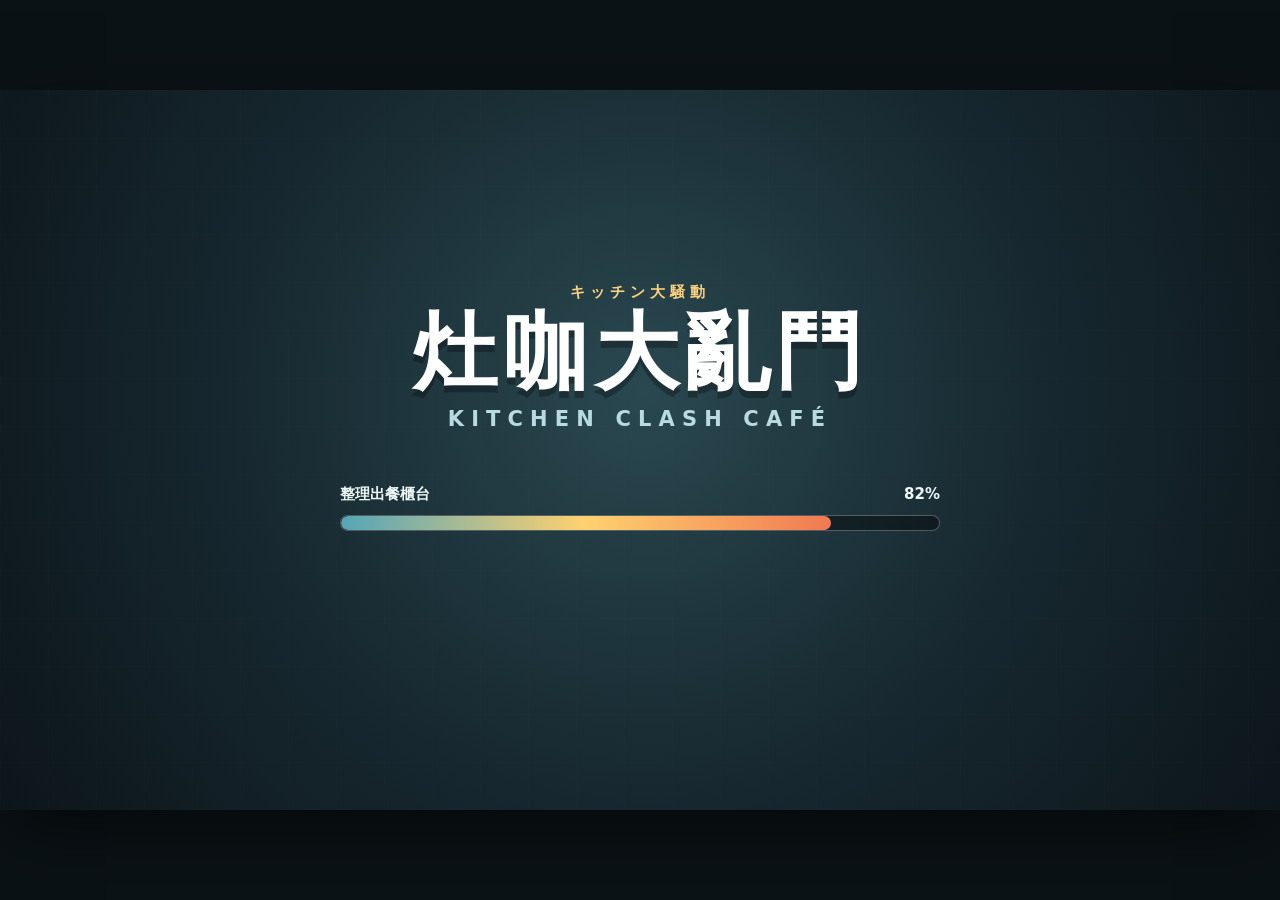
==== commit 1c3fbdd3: "Update index.html" ====
--- a/index.html
+++ b/index.html
@@ -2,25 +2,28 @@
 <html lang="zh-Hant">
 <head>
 <meta charset="UTF-8">
-<meta name="viewport" content="width=device-width,initial-scale=1,maximum-scale=1,user-scalable=no,viewport-fit=cover">
+
+<meta
+  name="viewport"
+  content="width=device-width,initial-scale=1,maximum-scale=1,user-scalable=no,viewport-fit=cover"
+>
+
 <meta name="theme-color" content="#101820">
 
 <title>灶咖大亂鬥｜Kitchen Clash Café</title>
 
 <style>
 :root{
-  --ink:#2a211c;
-  --cream:#fff3d6;
+  --dark:#132027;
+  --dark-2:#0a1115;
+  --cream:#fff4d8;
   --paper:#fffaf0;
-  --orange:#f09a45;
-  --orange-dark:#aa5629;
-  --red:#e45f48;
-  --red-dark:#96392d;
-  --blue:#5fa6b7;
-  --teal:#4f8f8c;
-  --green:#6ca868;
-  --gold:#f6c350;
-  --shadow:rgba(25,17,13,.34);
+  --orange:#f29a46;
+  --orange-dark:#a94f27;
+  --red:#e45a45;
+  --red-dark:#98382d;
+  --gold:#f6c34f;
+  --line:#33251f;
 }
 
 *{
@@ -40,7 +43,7 @@
 
   overflow:hidden;
 
-  background:#0b1115;
+  background:#0b1216;
 
   touch-action:none;
   overscroll-behavior:none;
@@ -85,10 +88,10 @@
 
   overflow:hidden;
 
-  background:#111b20;
+  background:#101a20;
 
   box-shadow:
-    0 24px 70px rgba(0,0,0,.48);
+    0 24px 70px rgba(0,0,0,.5);
 }
 
 #game{
@@ -97,7 +100,7 @@
   width:100%;
   height:100%;
 
-  background:#111b20;
+  background:#101a20;
 }
 
 .screen{
@@ -123,7 +126,7 @@
   background:
     radial-gradient(
       circle at center,
-      #273942,
+      #263a43,
       #0b1216 72%
     );
 
@@ -391,7 +394,7 @@
   background:
     linear-gradient(
       90deg,
-      rgba(9,16,20,.64),
+      rgba(9,16,20,.66),
       rgba(9,16,20,.08) 64%,
       rgba(9,16,20,.18)
     );
@@ -584,10 +587,10 @@
 
 #joystick-zone{
   position:absolute;
-  left:2.4%;
-  bottom:3.4%;
-
-  width:min(13.5%,128px);
+  left:1.4%;
+  bottom:2.7%;
+
+  width:min(12.5%,122px);
   aspect-ratio:1;
 
   pointer-events:auto;
@@ -598,7 +601,7 @@
   inset:0;
 
   border:
-    4px solid rgba(255,255,255,.7);
+    4px solid rgba(255,255,255,.72);
 
   border-radius:50%;
 
@@ -639,8 +642,8 @@
 
 #action-buttons{
   position:absolute;
-  right:2.7%;
-  bottom:3.8%;
+  right:1.3%;
+  bottom:3.2%;
 
   display:flex;
   align-items:flex-end;
@@ -668,7 +671,7 @@
 }
 
 #discard-btn{
-  width:min(7.5vw,68px);
+  width:min(7vw,66px);
 
   background:
     linear-gradient(
@@ -685,7 +688,7 @@
 }
 
 #interact-btn{
-  width:min(10.2vw,96px);
+  width:min(9.7vw,94px);
 
   background:
     linear-gradient(
@@ -704,11 +707,11 @@
 #desktop-help{
   position:absolute;
   left:50%;
-  bottom:10px;
+  bottom:8px;
   z-index:480;
 
   padding:
-    7px 14px;
+    6px 13px;
 
   border:
     2px solid rgba(64,43,34,.78);
@@ -720,7 +723,7 @@
 
   color:#51382c;
 
-  font-size:14px;
+  font-size:13px;
   font-weight:900;
 
   pointer-events:none;
@@ -1007,16 +1010,18 @@
   const W = 1280;
   const H = 720;
 
+  const HUD_HEIGHT = 150;
+  const TILE = 96;
+
   const C = {
     outline:"#33251f",
-    wall:"#78afb2",
-    wallDark:"#4e8084",
-    floor:"#d9b877",
-    floorLine:"#b58d50",
-    counterTop:"#ef9c4d",
-    counterFront:"#b35f35",
-    counterSide:"#81432e",
-    counterEdge:"#713421",
+    wall:"#72aeb0",
+    floor:"#d7b777",
+    floorLine:"#b48d51",
+    counterTop:"#ef9b4a",
+    counterHighlight:"#ffbd6a",
+    counterFront:"#af5d35",
+    counterInset:"#81432f",
     cream:"#fff2d1",
     paper:"#fffaf0",
     red:"#e45b45",
@@ -1024,108 +1029,65 @@
     blue:"#57a1b5",
     gold:"#f5bf4c",
     dark:"#1d3037",
-    shadow:"rgba(41,27,20,.25)"
+    shadow:"rgba(41,27,20,.26)"
   };
 
-  const TILE = 96;
-
   /* =======================================================
-     餐台底層
-
-     每個 tile 是一個完整餐台模組：
-     桌面、正面櫃體、內凹面、陰影。
+     餐台位置
+
+     左側貼齊最左
+     右側貼齊最右
+     上方餐台直接接 HUD 下緣
   ======================================================= */
 
-  const counterTiles = [
-    {
-      x:208,
-      y:188
-    },
-    {
-      x:304,
-      y:188
-    },
-    {
-      x:400,
-      y:188
-    },
-    {
-      x:496,
-      y:188
-    },
-    {
-      x:592,
-      y:188
-    },
-    {
-      x:688,
-      y:188
-    },
-    {
-      x:784,
-      y:188
-    },
-    {
-      x:880,
-      y:188
-    },
-    {
-      x:976,
-      y:188
-    },
-
-    {
-      x:208,
-      y:284
-    },
-    {
-      x:208,
-      y:380
-    },
-    {
-      x:208,
-      y:476
-    },
-
-    {
-      x:976,
-      y:284
-    },
-    {
-      x:976,
-      y:380
-    },
-    {
-      x:976,
-      y:476
-    },
-
-    {
-      x:400,
-      y:548
-    },
-    {
-      x:496,
-      y:548
-    },
-    {
-      x:592,
-      y:548
-    },
-    {
-      x:688,
-      y:548
-    },
-    {
-      x:784,
-      y:548
-    }
-  ];
+  const counterTiles = [];
+
+  for(
+    let x = 96;
+    x <= 1088;
+    x += TILE
+  ){
+    counterTiles.push({
+      x,
+      y:HUD_HEIGHT
+    });
+  }
+
+  for(
+    let y = HUD_HEIGHT + TILE;
+    y <= 438;
+    y += TILE
+  ){
+    counterTiles.push({
+      x:0,
+      y
+    });
+
+    counterTiles.push({
+      x:1184,
+      y
+    });
+  }
+
+  for(
+    let x = 400;
+    x <= 784;
+    x += TILE
+  ){
+    counterTiles.push({
+      x,
+      y:552
+    });
+  }
 
   /* =======================================================
-     餐台物件層
-
-     所有物件直接固定在對應餐台 tile 上。
+     工作站
+
+     visualX / visualY：
+     繪製在餐台上的物件位置
+
+     interactX / interactY：
+     玩家實際需要靠近的位置
   ======================================================= */
 
   const stations = [
@@ -1133,100 +1095,140 @@
       id:"bun",
       label:"麵包",
       icon:"bun",
-      x:220,
-      y:196,
-      w:72,
-      h:62
+
+      visualX:112,
+      visualY:158,
+
+      interactX:148,
+      interactY:278,
+
+      side:"top"
     },
 
     {
       id:"lettuce",
       label:"生菜",
       icon:"lettuce",
-      x:316,
-      y:196,
-      w:72,
-      h:62
+
+      visualX:208,
+      visualY:158,
+
+      interactX:244,
+      interactY:278,
+
+      side:"top"
     },
 
     {
       id:"meat",
       label:"肉排",
       icon:"rawMeat",
-      x:412,
-      y:196,
-      w:72,
-      h:62
+
+      visualX:304,
+      visualY:158,
+
+      interactX:340,
+      interactY:278,
+
+      side:"top"
     },
 
     {
       id:"board",
       label:"砧板",
       icon:"board",
-      x:508,
-      y:196,
-      w:72,
-      h:62
+
+      visualX:400,
+      visualY:158,
+
+      interactX:436,
+      interactY:278,
+
+      side:"top"
     },
 
     {
       id:"pan",
       label:"煎台",
       icon:"pan",
-      x:700,
-      y:196,
-      w:72,
-      h:62
+
+      visualX:688,
+      visualY:158,
+
+      interactX:724,
+      interactY:278,
+
+      side:"top"
     },
 
     {
       id:"drink",
       label:"飲料",
       icon:"drink",
-      x:796,
-      y:196,
-      w:72,
-      h:62
+
+      visualX:784,
+      visualY:158,
+
+      interactX:820,
+      interactY:278,
+
+      side:"top"
     },
 
     {
       id:"plates",
       label:"盤子",
       icon:"plate",
-      x:892,
-      y:196,
-      w:72,
-      h:62
+
+      visualX:880,
+      visualY:158,
+
+      interactX:916,
+      interactY:278,
+
+      side:"top"
     },
 
     {
       id:"assembly",
       label:"組裝",
       icon:"assembly",
-      x:220,
-      y:398,
-      w:72,
-      h:62
+
+      visualX:12,
+      visualY:350,
+
+      interactX:120,
+      interactY:386,
+
+      side:"left"
     },
 
     {
       id:"serve",
       label:"出餐",
       icon:"bell",
-      x:988,
-      y:398,
-      w:72,
-      h:62
+
+      visualX:1196,
+      visualY:350,
+
+      interactX:1160,
+      interactY:386,
+
+      side:"right"
     },
 
     {
       id:"trash",
       label:"丟棄",
       icon:"trash",
-      x:604,
-      y:556,
-      w:72,
-      h:62
+
+      visualX:604,
+      visualY:560,
+
+      interactX:640,
+      interactY:520,
+
+      side:"bottom"
     }
   ];
 
@@ -1284,7 +1286,7 @@
 
     chef:{
       x:640,
-      y:410
+      y:390
     },
 
     keys:{},
@@ -1372,7 +1374,7 @@
   }
 
   /* =======================================================
-     統一物件圖示
+     圖示
   ======================================================= */
 
   function drawIcon(
@@ -1445,7 +1447,7 @@
       });
     }
 
-    if(type === "lettuce"){
+    else if(type === "lettuce"){
       ctx.fillStyle =
         "#6fac63";
 
@@ -1507,7 +1509,7 @@
       ctx.stroke();
     }
 
-    if(
+    else if(
       type === "rawMeat" ||
       type === "cookedMeat"
     ){
@@ -1558,7 +1560,7 @@
       ctx.stroke();
     }
 
-    if(type === "board"){
+    else if(type === "board"){
       ctx.fillStyle =
         "#d99b56";
 
@@ -1611,7 +1613,7 @@
       ctx.stroke();
     }
 
-    if(type === "pan"){
+    else if(type === "pan"){
       ctx.fillStyle =
         "#2b3b40";
 
@@ -1661,7 +1663,7 @@
       ctx.fill();
     }
 
-    if(type === "drink"){
+    else if(type === "drink"){
       ctx.fillStyle =
         "#e45745";
 
@@ -1733,7 +1735,7 @@
       ctx.stroke();
     }
 
-    if(type === "plate"){
+    else if(type === "plate"){
       ctx.fillStyle =
         "#f8f3e7";
 
@@ -1771,7 +1773,7 @@
       ctx.stroke();
     }
 
-    if(type === "assembly"){
+    else if(type === "assembly"){
       drawIcon(
         "plate",
         0,
@@ -1810,7 +1812,7 @@
       ctx.stroke();
     }
 
-    if(type === "bell"){
+    else if(type === "bell"){
       ctx.fillStyle =
         "#f3bd40";
 
@@ -1856,7 +1858,7 @@
       ctx.fill();
     }
 
-    if(type === "trash"){
+    else if(type === "trash"){
       ctx.fillStyle =
         "#748789";
 
@@ -1888,7 +1890,7 @@
       );
     }
 
-    if(
+    else if(
       type === "burger" ||
       type === "lettuceBurger"
     ){
@@ -1982,79 +1984,13 @@
 
   function drawBackgroundLayer(){
     ctx.fillStyle =
-      "#79b2b3";
+      C.floor;
 
     ctx.fillRect(
       0,
-      0,
+      HUD_HEIGHT,
       W,
-      H
-    );
-
-    ctx.fillStyle =
-      "#6da3a4";
-
-    ctx.fillRect(
-      0,
-      100,
-      W,
-      92
-    );
-
-    ctx.strokeStyle =
-      "rgba(255,255,255,.19)";
-
-    ctx.lineWidth =
-      1;
-
-    for(
-      let x = 0;
-      x < W;
-      x += 48
-    ){
-      ctx.beginPath();
-
-      ctx.moveTo(
-        x,
-        100
-      );
-
-      ctx.lineTo(
-        x,
-        192
-      );
-
-      ctx.stroke();
-    }
-
-    for(
-      let y = 100;
-      y <= 192;
-      y += 46
-    ){
-      ctx.beginPath();
-
-      ctx.moveTo(
-        0,
-        y
-      );
-
-      ctx.lineTo(
-        W,
-        y
-      );
-
-      ctx.stroke();
-    }
-
-    ctx.fillStyle =
-      C.floor;
-
-    ctx.fillRect(
-      0,
-      192,
-      W,
-      H - 192
+      H - HUD_HEIGHT
     );
 
     ctx.strokeStyle =
@@ -2072,7 +2008,7 @@
 
       ctx.moveTo(
         x,
-        192
+        HUD_HEIGHT
       );
 
       ctx.lineTo(
@@ -2084,7 +2020,7 @@
     }
 
     for(
-      let y = 192;
+      let y = HUD_HEIGHT;
       y <= H;
       y += 64
     ){
@@ -2105,16 +2041,6 @@
 
     ctx.globalAlpha =
       1;
-
-    drawText(
-      "SUNNY PAW CAFÉ · OPEN KITCHEN",
-      640,
-      143,
-      18,
-      "#fff4d6",
-      "center",
-      1000
-    );
   }
 
   /* =======================================================
@@ -2136,11 +2062,11 @@
     ctx.beginPath();
 
     ctx.roundRect(
-      x + 8,
-      y + 13,
-      TILE - 4,
-      TILE - 1,
-      15
+      x + 7,
+      y + 12,
+      TILE - 3,
+      TILE - 2,
+      14
     );
 
     ctx.fill();
@@ -2169,7 +2095,7 @@
     ctx.stroke();
 
     ctx.fillStyle =
-      C.counterSide;
+      C.counterInset;
 
     ctx.beginPath();
 
@@ -2178,7 +2104,7 @@
       y + 32,
       TILE - 16,
       TILE - 42,
-      9
+      8
     );
 
     ctx.fill();
@@ -2207,7 +2133,7 @@
     ctx.stroke();
 
     ctx.fillStyle =
-      "#ffc06c";
+      C.counterHighlight;
 
     ctx.beginPath();
 
@@ -2215,7 +2141,7 @@
       x + 8,
       y + 7,
       TILE - 16,
-      12,
+      11,
       6
     );
 
@@ -2235,37 +2161,61 @@
   function drawStation(
     station
   ){
-    const near =
+    const isNear =
       state.nearest ===
       station.id;
 
-    if(near){
+    const boxWidth =
+      72;
+
+    const boxHeight =
+      64;
+
+    if(isNear){
       ctx.save();
 
       ctx.shadowColor =
-        "rgba(255,213,86,.95)";
+        "rgba(255,216,82,.98)";
 
       ctx.shadowBlur =
-        22;
+        24;
 
       roundedRect(
-        station.x - 5,
-        station.y - 5,
-        station.w + 10,
-        station.h + 10,
+        station.visualX - 5,
+        station.visualY - 5,
+        boxWidth + 10,
+        boxHeight + 10,
         14,
-        "#ffe58d",
+        "#ffe38d",
         null
       );
 
       ctx.restore();
+
+      ctx.strokeStyle =
+        "#ffd24e";
+
+      ctx.lineWidth =
+        4;
+
+      ctx.beginPath();
+
+      ctx.arc(
+        station.interactX,
+        station.interactY,
+        22,
+        0,
+        Math.PI * 2
+      );
+
+      ctx.stroke();
     }
 
     roundedRect(
-      station.x,
-      station.y,
-      station.w,
-      station.h,
+      station.visualX,
+      station.visualY,
+      boxWidth,
+      boxHeight,
       12,
       "#f8dfaa",
       C.outline,
@@ -2278,10 +2228,10 @@
     ctx.beginPath();
 
     ctx.roundRect(
-      station.x + 7,
-      station.y + 6,
-      station.w - 14,
-      station.h - 18,
+      station.visualX + 7,
+      station.visualY + 6,
+      boxWidth - 14,
+      boxHeight - 18,
       9
     );
 
@@ -2289,17 +2239,15 @@
 
     drawIcon(
       station.icon,
-      station.x +
-      station.w / 2,
-      station.y + 24,
+      station.visualX + 36,
+      station.visualY + 25,
       .56
     );
 
     drawText(
       station.label,
-      station.x +
-      station.w / 2,
-      station.y + 49,
+      station.visualX + 36,
+      station.visualY + 51,
       13,
       C.dark,
       "center",
@@ -2320,9 +2268,9 @@
         "#5b4034";
 
       ctx.fillRect(
-        station.x + 10,
-        station.y + 54,
-        station.w - 20,
+        station.visualX + 10,
+        station.visualY + 56,
+        boxWidth - 20,
         5
       );
 
@@ -2332,10 +2280,10 @@
           : C.gold;
 
       ctx.fillRect(
-        station.x + 10,
-        station.y + 54,
+        station.visualX + 10,
+        station.visualY + 56,
         (
-          station.w - 20
+          boxWidth - 20
         ) *
         progress,
         5
@@ -2488,7 +2436,7 @@
   }
 
   /* =======================================================
-     Layer 5：HUD / 訂單
+     Layer 5：HUD / 大型訂單
   ======================================================= */
 
   function drawHudLayer(){
@@ -2499,7 +2447,7 @@
       0,
       0,
       W,
-      100
+      HUD_HEIGHT
     );
 
     ctx.fillStyle =
@@ -2507,67 +2455,87 @@
 
     ctx.fillRect(
       0,
-      94,
+      HUD_HEIGHT - 6,
       W,
       6
     );
 
-    drawText(
-      "灶咖大亂鬥",
-      28,
-      31,
-      27,
-      C.red,
-      "left",
-      1000
-    );
-
-    drawText(
-      "DAY 01 · 午餐尖峰",
-      28,
-      65,
-      14,
-      "#6c4e3c",
-      "left",
-      900
-    );
+    const orderWidth =
+      250;
+
+    const orderHeight =
+      116;
+
+    const orderGap =
+      18;
+
+    const orderStartX =
+      120;
 
     state.orders
       .slice(0,3)
       .forEach((order,index) => {
         const x =
-          330 +
-          index * 232;
+          orderStartX +
+          index *
+          (
+            orderWidth +
+            orderGap
+          );
 
         roundedRect(
           x,
-          12,
-          216,
-          76,
-          17,
+          16,
+          orderWidth,
+          orderHeight,
+          20,
           C.paper,
           C.outline,
-          4
+          5
         );
+
+        if(index === 0){
+          ctx.strokeStyle =
+            C.gold;
+
+          ctx.lineWidth =
+            5;
+
+          ctx.beginPath();
+
+          ctx.roundRect(
+            x + 6,
+            22,
+            orderWidth - 12,
+            orderHeight - 12,
+            15
+          );
+
+          ctx.stroke();
+        }
 
         drawIcon(
           order.result,
-          x + 46,
-          42,
-          .58
+          x + 54,
+          62,
+          .72
         );
 
-        const spacing =
-          34;
-
-        const startX =
-          x +
-          106 -
-          (
-            order.ingredients.length - 1
-          ) *
-          spacing /
-          2;
+        drawText(
+          order.name,
+          x + 102,
+          39,
+          16,
+          C.dark,
+          "left",
+          1000
+        );
+
+        const ingredientSpacing =
+          45;
+
+        const ingredientStartX =
+          x + 112;
 
         order.ingredients.forEach(
           (
@@ -2576,11 +2544,11 @@
           ) => {
             drawIcon(
               ingredient,
-              startX +
+              ingredientStartX +
               ingredientIndex *
-              spacing,
-              39,
-              .4
+              ingredientSpacing,
+              72,
+              .46
             );
           }
         );
@@ -2590,9 +2558,9 @@
 
         ctx.fillRect(
           x + 18,
-          72,
-          180,
-          7
+          113,
+          orderWidth - 36,
+          9
         );
 
         ctx.fillStyle =
@@ -2602,59 +2570,71 @@
 
         ctx.fillRect(
           x + 18,
-          72,
-          180 *
+          113,
+          (
+            orderWidth - 36
+          ) *
           Math.max(
             0,
             order.patience
           ) /
           100,
-          7
+          9
         );
       });
 
     roundedRect(
-      1048,
-      17,
-      92,
-      64,
-      16,
+      930,
+      22,
+      160,
+      104,
+      20,
       C.paper,
       C.outline,
-      4
+      5
     );
 
     drawText(
-      "★",
-      1071,
-      49,
-      25,
-      C.gold,
+      "分數",
+      1010,
+      48,
+      16,
+      "#765444",
       "center",
-      1000
+      900
     );
 
     drawText(
       String(
         state.score
       ),
-      1111,
-      49,
-      22,
+      1010,
+      84,
+      30,
       C.dark,
       "center",
       1000
     );
 
     roundedRect(
-      1152,
-      17,
-      100,
-      64,
-      16,
+      1106,
+      22,
+      140,
+      104,
+      20,
       C.paper,
       C.outline,
-      4
+      5
+    );
+
+    drawText(
+      "時間",
+      1176,
+      48,
+      16,
+      "#765444",
+      "center",
+      900
     );
 
     drawText(
@@ -2663,9 +2643,9 @@
           state.time
         )
       ),
-      1202,
-      49,
-      25,
+      1176,
+      84,
+      32,
       C.dark,
       "center",
       1000
@@ -2675,9 +2655,9 @@
   function drawMessageLayer(){
     roundedRect(
       430,
-      646,
+      656,
       420,
-      48,
+      46,
       13,
       "rgba(255,250,238,.96)",
       C.outline,
@@ -2687,7 +2667,7 @@
     drawText(
       state.message,
       640,
-      670,
+      679,
       16,
       C.dark,
       "center",
@@ -2703,6 +2683,10 @@
     drawHudLayer();
     drawMessageLayer();
   }
+
+  /* =======================================================
+     首頁背景
+  ======================================================= */
 
   function drawMenu(){
     ctx.fillStyle =
@@ -2935,7 +2919,7 @@
 
         chef:{
           x:640,
-          y:420
+          y:390
         },
 
         nearest:null,
@@ -2950,6 +2934,7 @@
       }
     );
 
+    addOrder();
     addOrder();
     addOrder();
 
@@ -2982,16 +2967,10 @@
       const currentDistance =
         Math.hypot(
           state.chef.x -
-          (
-            station.x +
-            station.w / 2
-          ),
+          station.interactX,
 
           state.chef.y -
-          (
-            station.y +
-            station.h / 2
-          )
+          station.interactY
         );
 
       if(currentDistance < distance){
@@ -3003,7 +2982,7 @@
       }
     });
 
-    return distance <= 120
+    return distance <= 72
       ? best
       : null;
   }
@@ -3318,9 +3297,9 @@
 
     state.chef.x =
       Math.max(
-        320,
+        110,
         Math.min(
-          960,
+          1170,
           state.chef.x +
           movementX *
           speed *
@@ -3330,7 +3309,7 @@
 
     state.chef.y =
       Math.max(
-        315,
+        270,
         Math.min(
           535,
           state.chef.y +
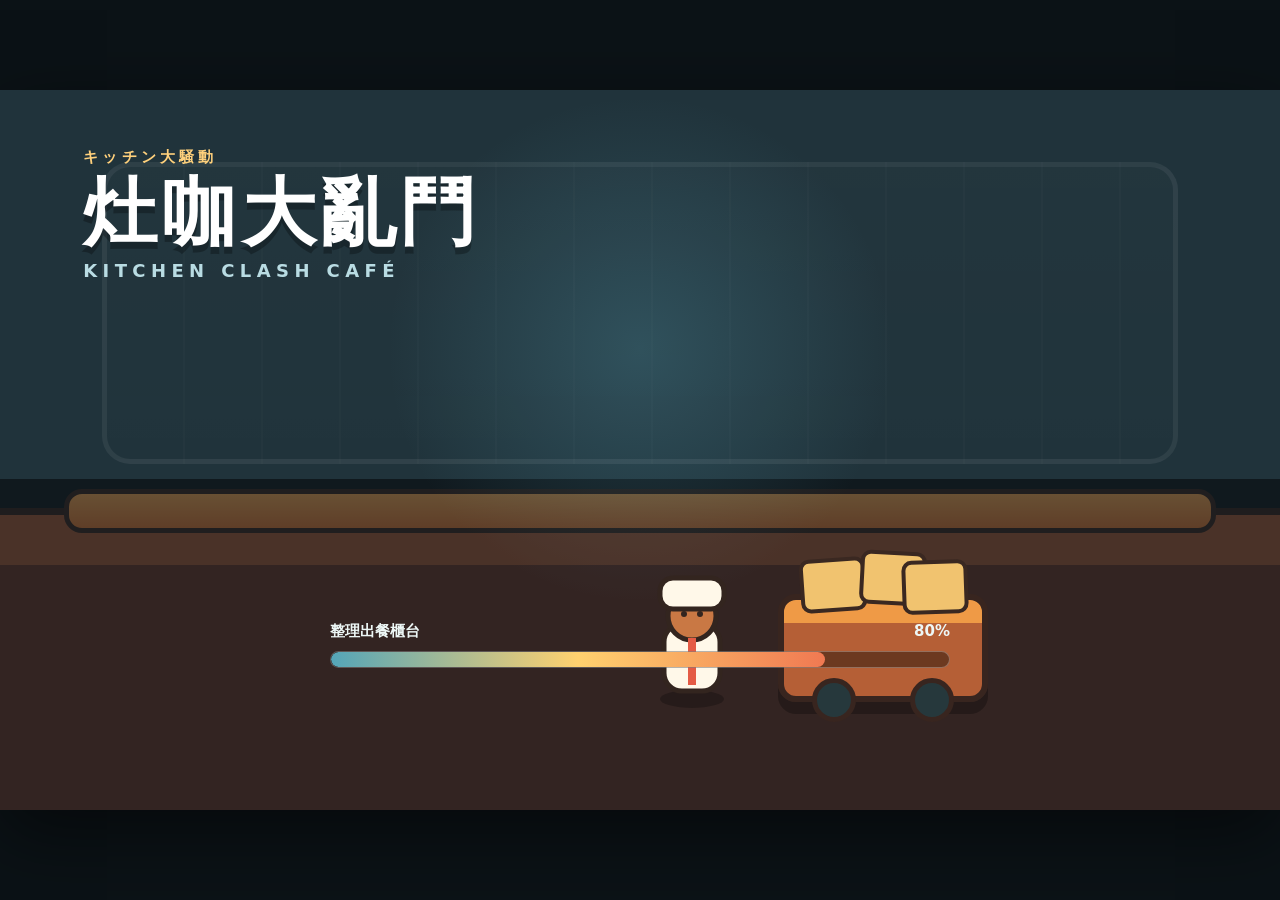
==== commit 1dd3795d: "Update index.html" ====
--- a/index.html
+++ b/index.html
@@ -2,35 +2,29 @@
 <html lang="zh-Hant">
 <head>
 <meta charset="UTF-8">
-
-<meta
-  name="viewport"
-  content="width=device-width,initial-scale=1,maximum-scale=1,user-scalable=no,viewport-fit=cover"
->
-
+<meta name="viewport" content="width=device-width,initial-scale=1,maximum-scale=1,user-scalable=no,viewport-fit=cover">
 <meta name="theme-color" content="#101820">
-
 <title>灶咖大亂鬥｜Kitchen Clash Café</title>
 
 <style>
 :root{
   --dark:#132027;
-  --dark-2:#0a1115;
-  --cream:#fff4d8;
+  --dark2:#0a1115;
   --paper:#fffaf0;
+  --cream:#fff3d5;
+  --line:#33251f;
+  --red:#e45a45;
   --orange:#f29a46;
-  --orange-dark:#a94f27;
-  --red:#e45a45;
-  --red-dark:#98382d;
   --gold:#f6c34f;
-  --line:#33251f;
+  --green:#68a96d;
+  --blue:#5ca8bc;
+  --purple:#a978d8;
 }
 
 *{
   box-sizing:border-box;
   margin:0;
   padding:0;
-
   user-select:none;
   -webkit-user-select:none;
   -webkit-tap-highlight-color:transparent;
@@ -40,14 +34,10 @@
 body{
   width:100%;
   height:100%;
-
   overflow:hidden;
-
   background:#0b1216;
-
   touch-action:none;
   overscroll-behavior:none;
-
   font-family:
     "Noto Sans TC",
     "PingFang TC",
@@ -66,445 +56,741 @@
   font:inherit;
 }
 
-/* =========================================================
-   1280 × 720 / 16:9
-========================================================= */
-
 #game-shell{
   position:relative;
-
-  width:min(
-    100vw,
-    calc(100vh * 16 / 9)
-  );
-
-  height:min(
-    100vh,
-    calc(100vw * 9 / 16)
-  );
-
+  width:min(100vw,calc(100vh * 16 / 9));
+  height:min(100vh,calc(100vw * 9 / 16));
   max-width:1280px;
   max-height:720px;
-
   overflow:hidden;
-
   background:#101a20;
-
-  box-shadow:
-    0 24px 70px rgba(0,0,0,.5);
+  box-shadow:0 24px 70px rgba(0,0,0,.5);
 }
 
 #game{
   display:block;
-
   width:100%;
   height:100%;
-
-  background:#101a20;
 }
 
 .screen{
   position:absolute;
   inset:0;
-
+}
+
+.hidden{
+  display:none !important;
+}
+
+/* =========================================================
+   旋轉提示
+========================================================= */
+
+#rotate-screen{
+  z-index:1200;
+  display:none;
+  align-items:center;
+  justify-content:center;
+  padding:30px;
+  background:radial-gradient(circle at center,#263a43,#0b1216 72%);
+  color:#fff;
+  text-align:center;
+}
+
+.rotate-phone{
+  width:62px;
+  height:106px;
+  margin:0 auto 22px;
+  border:4px solid #fff;
+  border-radius:14px;
+  animation:phoneTurn 2s ease-in-out infinite;
+}
+
+@keyframes phoneTurn{
+  0%,25%{
+    transform:rotate(-10deg);
+  }
+
+  70%,100%{
+    transform:rotate(80deg);
+  }
+}
+
+/* =========================================================
+   Loading
+========================================================= */
+
+#loading-screen{
+  z-index:1000;
   display:flex;
   align-items:center;
   justify-content:center;
-}
-
-/* =========================================================
-   旋轉提示
-========================================================= */
-
-#rotate-screen{
-  z-index:1000;
-
-  display:none;
-
-  padding:30px;
-
+  overflow:hidden;
   background:
-    radial-gradient(
-      circle at center,
-      #263a43,
-      #0b1216 72%
-    );
-
-  color:#ffffff;
-
-  text-align:center;
-}
-
-.rotate-phone{
-  width:62px;
-  height:106px;
-
-  margin:0 auto 22px;
-
-  border:4px solid #ffffff;
-  border-radius:14px;
-
-  animation:
-    phoneTurn 2s ease-in-out infinite;
-}
-
-@keyframes phoneTurn{
-  0%,
-  25%{
-    transform:rotate(-10deg);
-  }
-
-  70%,
-  100%{
-    transform:rotate(80deg);
-  }
-}
-
-/* =========================================================
-   Loading
-========================================================= */
-
-#loading-screen{
-  z-index:800;
-
-  background:
-    radial-gradient(
-      circle at 50% 42%,
-      #2a4850 0,
-      #172830 52%,
-      #0c151a 100%
-    );
-
-  color:white;
-}
-
-#loading-screen::before{
-  content:"";
-
+    radial-gradient(circle at 50% 36%,rgba(92,168,188,.25),transparent 32%),
+    linear-gradient(180deg,#20333b 0 54%,#10191e 54%);
+  color:#fff;
+}
+
+.loading-bg{
   position:absolute;
   inset:0;
-
-  opacity:.13;
-
-  background-image:
-    linear-gradient(
-      rgba(255,255,255,.07) 1px,
-      transparent 1px
-    ),
-    linear-gradient(
+  opacity:.38;
+}
+
+.loading-window{
+  position:absolute;
+  left:8%;
+  right:8%;
+  top:10%;
+  height:42%;
+  border:5px solid rgba(255,255,255,.16);
+  border-radius:28px;
+  background:
+    linear-gradient(rgba(255,255,255,.04),rgba(255,255,255,.01)),
+    repeating-linear-gradient(
       90deg,
-      rgba(255,255,255,.07) 1px,
-      transparent 1px
-    );
-
-  background-size:48px 48px;
-
-  animation:
-    gridMove 11s linear infinite;
-}
-
-@keyframes gridMove{
-  to{
-    background-position:
-      48px 48px;
-  }
-}
-
-.loading-card{
-  position:relative;
-  z-index:2;
-
-  width:min(72%,600px);
-
-  text-align:center;
-}
-
-.loading-jp{
+      transparent 0 76px,
+      rgba(255,255,255,.04) 76px 78px
+    );
+}
+
+.loading-counter{
+  position:absolute;
+  left:0;
+  right:0;
+  bottom:0;
+  height:42%;
+  background:linear-gradient(#a95b39 0 17%,#6d382b 17%);
+  border-top:7px solid #38251f;
+}
+
+.loading-counter::before{
+  content:"";
+  position:absolute;
+  left:5%;
+  right:5%;
+  top:-26px;
+  height:34px;
+  border:5px solid #3b2821;
+  border-radius:18px;
+  background:linear-gradient(#f7aa58,#df7a38);
+}
+
+.loading-brand{
+  position:absolute;
+  left:6.5%;
+  top:8%;
+  z-index:3;
+}
+
+.loading-brand .jp{
   color:#ffd17c;
-
   font-size:15px;
   font-weight:900;
-
-  letter-spacing:.34em;
-}
-
-.loading-title{
+  letter-spacing:.28em;
+}
+
+.loading-brand h1{
   margin-top:8px;
-
-  font-size:clamp(48px,7vw,84px);
-  font-weight:1000;
+  font-size:74px;
   line-height:1;
-
-  letter-spacing:.08em;
-
-  text-shadow:
-    0 7px 0 rgba(0,0,0,.28);
-}
-
-.loading-en{
-  margin-top:13px;
-
-  color:#b8dbe1;
-
-  font-size:clamp(14px,1.8vw,21px);
+  letter-spacing:.07em;
+  text-shadow:0 7px 0 rgba(0,0,0,.28);
+}
+
+.loading-brand .en{
+  margin-top:11px;
+  color:#b9dce3;
+  font-size:18px;
   font-weight:900;
-
-  letter-spacing:.34em;
-}
-
-.loading-status{
-  margin-top:54px;
+  letter-spacing:.3em;
+}
+
+.loading-chef{
+  position:absolute;
+  left:11%;
+  bottom:13%;
+  width:110px;
+  height:150px;
+  animation:chefWalk .7s ease-in-out infinite alternate;
+}
+
+@keyframes chefWalk{
+  to{
+    transform:translateY(-6px);
+  }
+}
+
+.loading-cart{
+  position:absolute;
+  left:22%;
+  bottom:15%;
+  width:210px;
+  height:108px;
+  border:6px solid #38251f;
+  border-radius:18px;
+  background:linear-gradient(#ef9a46 0 24%,#b55f36 24%);
+  box-shadow:0 12px 0 rgba(0,0,0,.28);
+}
+
+.loading-cart::before,
+.loading-cart::after{
+  content:"";
+  position:absolute;
+  bottom:-26px;
+  width:34px;
+  height:34px;
+  border:5px solid #38251f;
+  border-radius:50%;
+  background:#26383c;
+}
+
+.loading-cart::before{
+  left:28px;
+}
+
+.loading-cart::after{
+  right:28px;
+}
+
+.loading-box{
+  position:absolute;
+  width:66px;
+  height:54px;
+  border:4px solid #3a2821;
+  border-radius:10px;
+  background:#f1c36f;
+}
+
+.loading-box.b1{
+  left:16px;
+  top:-42px;
+  transform:rotate(-4deg);
+}
+
+.loading-box.b2{
+  left:76px;
+  top:-49px;
+  transform:rotate(3deg);
+}
+
+.loading-box.b3{
+  right:14px;
+  top:-40px;
+  transform:rotate(-2deg);
+}
+
+.loading-progress{
+  position:absolute;
+  left:50%;
+  bottom:8%;
+  width:min(55%,620px);
+  transform:translateX(-50%);
+  z-index:4;
 }
 
 .loading-line{
   display:flex;
   justify-content:space-between;
-
-  gap:18px;
-
-  margin-bottom:11px;
-
+  margin-bottom:10px;
   color:#edf7f6;
-
   font-size:15px;
-  font-weight:800;
+  font-weight:900;
 }
 
 .loading-track{
-  height:16px;
-
+  height:17px;
   overflow:hidden;
-
-  border:
-    1px solid rgba(255,255,255,.28);
-
+  border:1px solid rgba(255,255,255,.28);
   border-radius:99px;
-
-  background:
-    rgba(0,0,0,.4);
+  background:rgba(0,0,0,.4);
 }
 
 #loading-bar{
   position:relative;
-
   width:0;
   height:100%;
-
   border-radius:inherit;
-
+  background:linear-gradient(90deg,#54a5b8,#ffd16f,#f07952);
+  transition:width .08s linear;
+}
+
+#loading-bar::after{
+  content:"";
+  position:absolute;
+  inset:0 auto 0 -110px;
+  width:110px;
+  background:linear-gradient(
+    90deg,
+    transparent,
+    rgba(255,255,255,.7),
+    transparent
+  );
+  animation:shine 1.25s linear infinite;
+}
+
+@keyframes shine{
+  to{
+    transform:translateX(760px);
+  }
+}
+
+#enter-btn{
+  display:block;
+  min-width:230px;
+  margin:24px auto 0;
+  padding:13px 28px;
+  border:3px solid rgba(255,255,255,.68);
+  border-radius:14px;
+  background:linear-gradient(#f59c50,#cb6531);
+  box-shadow:
+    0 8px 0 #75361f,
+    0 18px 36px rgba(0,0,0,.3);
+  color:#fff;
+  font-size:21px;
+  font-weight:1000;
+  letter-spacing:.1em;
+  cursor:pointer;
+  opacity:0;
+  visibility:hidden;
+  transform:translateY(12px);
+  transition:.35s;
+}
+
+#enter-btn.visible{
+  opacity:1;
+  visibility:visible;
+  transform:none;
+}
+
+/* =========================================================
+   標題首頁
+========================================================= */
+
+#title-screen{
+  z-index:800;
+  display:none;
+  align-items:flex-start;
+  justify-content:flex-start;
+  padding:64px 0 0 72px;
   background:
     linear-gradient(
       90deg,
-      #54a5b8,
-      #ffd16f,
-      #f07952
-    );
-
-  transition:
-    width .08s linear;
-}
-
-#loading-bar::after{
-  content:"";
-
-  position:absolute;
-  inset:0 auto 0 -110px;
-
-  width:110px;
-
-  background:
-    linear-gradient(
-      90deg,
-      transparent,
-      rgba(255,255,255,.7),
-      transparent
-    );
-
-  animation:
-    shine 1.25s linear infinite;
-}
-
-@keyframes shine{
-  to{
-    transform:
-      translateX(720px);
-  }
-}
-
-#enter-btn{
-  min-width:230px;
-
-  margin-top:26px;
-  padding:13px 28px;
-
-  border:
-    3px solid rgba(255,255,255,.68);
-
-  border-radius:14px;
-
-  background:
-    linear-gradient(
-      #f59c50,
-      #cb6531
-    );
-
-  box-shadow:
-    0 8px 0 #75361f,
-    0 18px 36px rgba(0,0,0,.3);
-
-  color:white;
-
-  font-size:21px;
-  font-weight:1000;
-
-  letter-spacing:.1em;
-
-  cursor:pointer;
-
-  opacity:0;
-  visibility:hidden;
-
-  transform:
-    translateY(12px);
-
-  transition:.35s;
-}
-
-#enter-btn.visible{
-  opacity:1;
-  visibility:visible;
-
-  transform:none;
-}
-
-/* =========================================================
-   首頁
-========================================================= */
-
-#menu-screen{
-  z-index:600;
-
-  display:none;
-  align-items:flex-start;
-  justify-content:flex-start;
-
-  padding:
-    64px 0 0 72px;
-
-  background:
-    linear-gradient(
-      90deg,
-      rgba(9,16,20,.66),
-      rgba(9,16,20,.08) 64%,
-      rgba(9,16,20,.18)
-    );
-}
-
-.menu-card{
+      rgba(8,15,19,.72),
+      rgba(8,15,19,.12) 62%,
+      rgba(8,15,19,.2)
+    ),
+    radial-gradient(
+      circle at 82% 38%,
+      rgba(255,191,88,.18),
+      transparent 28%
+    );
+}
+
+.title-card{
   width:475px;
-
-  padding:
-    32px 34px 34px;
-
-  border:
-    5px solid #513629;
-
+  padding:32px 34px 34px;
+  border:5px solid #513629;
   border-radius:28px;
-
-  background:
-    linear-gradient(
-      180deg,
-      rgba(255,250,238,.98),
-      rgba(239,216,170,.98)
-    );
-
+  background:linear-gradient(
+    180deg,
+    rgba(255,250,238,.98),
+    rgba(239,216,170,.98)
+  );
   box-shadow:
     0 16px 0 rgba(80,48,35,.62),
     0 34px 70px rgba(0,0,0,.34);
 }
 
-.menu-kicker{
+.title-kicker{
   color:#ba6244;
-
   font-size:14px;
   font-weight:1000;
-
   letter-spacing:.28em;
 }
 
-.menu-title{
+.title-name{
   margin-top:7px;
-
   color:#23434a;
-
   font-size:58px;
   font-weight:1000;
   line-height:1.06;
-
   letter-spacing:.04em;
 }
 
-.menu-description{
+.title-description{
   margin-top:17px;
-
   color:#785746;
-
   font-size:18px;
   font-weight:800;
   line-height:1.75;
 }
 
-.menu-actions{
+.title-actions{
   display:flex;
-
   gap:14px;
-
   margin-top:28px;
 }
 
 .ui-btn{
   min-height:58px;
-
-  padding:
-    13px 25px;
-
+  padding:13px 25px;
   border:0;
   border-radius:14px;
-
   font-size:20px;
   font-weight:1000;
-
   cursor:pointer;
 }
 
 .ui-btn.primary{
   min-width:210px;
-
+  color:#fff;
+  background:linear-gradient(#f68f51,#d15a33);
+  box-shadow:0 8px 0 #843520;
+}
+
+.ui-btn.secondary{
+  min-width:66px;
+  color:#4a3327;
+  background:linear-gradient(#ffe7ad,#d6b36d);
+  box-shadow:0 8px 0 #80613c;
+}
+
+/* =========================================================
+   模式選單
+========================================================= */
+
+#mode-screen{
+  z-index:850;
+  display:none;
+  overflow:hidden;
+  color:#fff;
+  background:
+    linear-gradient(rgba(7,14,18,.68),rgba(7,14,18,.82)),
+    radial-gradient(
+      circle at 50% 35%,
+      rgba(95,180,197,.25),
+      transparent 35%
+    );
+  backdrop-filter:blur(8px);
+}
+
+.mode-header{
+  position:absolute;
+  left:5%;
+  right:5%;
+  top:5%;
+  display:flex;
+  align-items:flex-end;
+  justify-content:space-between;
+}
+
+.mode-header small{
+  display:block;
+  color:#ffd27f;
+  font-size:13px;
+  font-weight:900;
+  letter-spacing:.25em;
+}
+
+.mode-header h2{
+  margin-top:4px;
+  font-size:40px;
+  letter-spacing:.06em;
+}
+
+.mode-back{
+  min-width:110px;
+  padding:10px 18px;
+  border:2px solid rgba(255,255,255,.34);
+  border-radius:12px;
+  background:rgba(255,255,255,.08);
+  color:#fff;
+  font-weight:900;
+  cursor:pointer;
+}
+
+.mode-grid{
+  position:absolute;
+  left:50%;
+  top:55%;
+  width:1120px;
+  display:grid;
+  grid-template-columns:repeat(4,1fr);
+  gap:22px;
+  transform:translate(-50%,-50%);
+}
+
+.mode-card{
+  position:relative;
+  height:410px;
+  overflow:hidden;
+  padding:24px 22px 22px;
+  border:1px solid rgba(255,255,255,.26);
+  border-radius:28px;
   background:
     linear-gradient(
-      #f68f51,
-      #d15a33
-    );
-
+      160deg,
+      rgba(255,255,255,.22),
+      rgba(255,255,255,.07) 48%,
+      rgba(255,255,255,.03)
+    ),
+    rgba(13,26,31,.46);
   box-shadow:
-    0 8px 0 #843520;
-
-  color:white;
-}
-
-.ui-btn.secondary{
-  min-width:66px;
-
-  background:
-    linear-gradient(
-      #ffe7ad,
-      #d6b36d
-    );
-
+    inset 0 1px 0 rgba(255,255,255,.34),
+    0 22px 48px rgba(0,0,0,.28);
+  backdrop-filter:blur(16px) saturate(135%);
+  transition:
+    transform .2s ease,
+    border-color .2s ease,
+    box-shadow .2s ease;
+}
+
+.mode-card::before{
+  content:"";
+  position:absolute;
+  inset:-35% -20% auto;
+  height:62%;
+  opacity:.65;
+  filter:blur(5px);
+  background:radial-gradient(circle,var(--glow),transparent 68%);
+}
+
+.mode-card:hover,
+.mode-card:focus-within{
+  transform:translateY(-10px) scale(1.02);
+  border-color:rgba(255,255,255,.48);
   box-shadow:
-    0 8px 0 #80613c;
-
-  color:#4a3327;
+    inset 0 1px 0 rgba(255,255,255,.4),
+    0 30px 64px rgba(0,0,0,.38);
+}
+
+.mode-card.story{
+  --glow:rgba(244,140,72,.9);
+}
+
+.mode-card.online{
+  --glow:rgba(77,166,196,.9);
+}
+
+.mode-card.event{
+  --glow:rgba(177,101,206,.9);
+}
+
+.mode-card.dlc{
+  --glow:rgba(239,191,80,.95);
+}
+
+.mode-art{
+  position:relative;
+  height:156px;
+  display:flex;
+  align-items:center;
+  justify-content:center;
+  margin-bottom:18px;
+  border:1px solid rgba(255,255,255,.18);
+  border-radius:22px;
+  background:linear-gradient(
+    rgba(255,255,255,.09),
+    rgba(255,255,255,.03)
+  );
+}
+
+.mode-icon{
+  position:relative;
+  width:104px;
+  height:104px;
+  border:5px solid rgba(255,255,255,.76);
+  border-radius:28px;
+  background:linear-gradient(
+    145deg,
+    rgba(255,255,255,.28),
+    rgba(255,255,255,.08)
+  );
+  box-shadow:0 16px 32px rgba(0,0,0,.22);
+}
+
+.mode-icon.story-icon::before,
+.mode-icon.story-icon::after{
+  content:"";
+  position:absolute;
+  background:#f6b65d;
+  border:4px solid #4c3026;
+  border-radius:12px;
+}
+
+.mode-icon.story-icon::before{
+  left:17px;
+  top:27px;
+  width:62px;
+  height:46px;
+}
+
+.mode-icon.story-icon::after{
+  left:36px;
+  top:14px;
+  width:28px;
+  height:24px;
+  background:#fff2d8;
+}
+
+.mode-icon.online-icon::before,
+.mode-icon.online-icon::after{
+  content:"";
+  position:absolute;
+  top:27px;
+  width:38px;
+  height:55px;
+  border:4px solid #3d302a;
+  border-radius:17px;
+}
+
+.mode-icon.online-icon::before{
+  left:13px;
+  background:#74c0d2;
+}
+
+.mode-icon.online-icon::after{
+  right:13px;
+  background:#f09a52;
+}
+
+.mode-icon.event-icon::before{
+  content:"";
+  position:absolute;
+  left:20px;
+  top:21px;
+  width:58px;
+  height:62px;
+  border:4px solid #4a2f34;
+  border-radius:16px;
+  background:linear-gradient(#cf73c4,#7f58b8);
+}
+
+.mode-icon.event-icon::after{
+  content:"";
+  position:absolute;
+  left:39px;
+  top:7px;
+  width:20px;
+  height:24px;
+  border:4px solid #4a2f34;
+  border-radius:10px 10px 0 0;
+  background:#ffd469;
+}
+
+.mode-icon.dlc-icon::before{
+  content:"";
+  position:absolute;
+  left:19px;
+  top:22px;
+  width:60px;
+  height:58px;
+  border:4px solid #493426;
+  border-radius:16px 16px 26px 26px;
+  background:linear-gradient(#f4d078,#c88c37);
+}
+
+.mode-icon.dlc-icon::after{
+  content:"+";
+  position:absolute;
+  right:5px;
+  top:0;
+  color:#fff;
+  font-size:44px;
+  font-weight:1000;
+  text-shadow:0 3px 0 rgba(0,0,0,.3);
+}
+
+.mode-tag{
+  position:absolute;
+  left:14px;
+  top:14px;
+  padding:6px 10px;
+  border:1px solid rgba(255,255,255,.24);
+  border-radius:999px;
+  background:rgba(0,0,0,.22);
+  color:#fff4d8;
+  font-size:12px;
+  font-weight:900;
+}
+
+.mode-card h3{
+  position:relative;
+  font-size:29px;
+  letter-spacing:.05em;
+}
+
+.mode-card p{
+  position:relative;
+  min-height:70px;
+  margin-top:10px;
+  color:rgba(255,255,255,.76);
+  font-size:15px;
+  font-weight:700;
+  line-height:1.65;
+}
+
+.mode-footer{
+  position:absolute;
+  left:22px;
+  right:22px;
+  bottom:22px;
+}
+
+.mode-status{
+  display:flex;
+  align-items:center;
+  justify-content:space-between;
+  margin-bottom:12px;
+  color:#fff3cf;
+  font-size:13px;
+  font-weight:900;
+}
+
+.mode-btn{
+  width:100%;
+  min-height:48px;
+  border:1px solid rgba(255,255,255,.28);
+  border-radius:13px;
+  background:linear-gradient(
+    rgba(255,255,255,.24),
+    rgba(255,255,255,.10)
+  );
+  color:#fff;
+  font-size:16px;
+  font-weight:1000;
+  cursor:pointer;
+}
+
+.mode-btn.play{
+  background:linear-gradient(#ef8d51,#c85334);
+  box-shadow:0 6px 0 #713222;
+}
+
+.mode-btn.locked{
+  opacity:.62;
+}
+
+.mode-toast{
+  position:absolute;
+  left:50%;
+  bottom:4%;
+  padding:10px 18px;
+  border:1px solid rgba(255,255,255,.24);
+  border-radius:12px;
+  background:rgba(8,16,20,.78);
+  color:#fff;
+  font-weight:900;
+  opacity:0;
+  transform:translate(-50%,12px);
+  transition:.22s;
+}
+
+.mode-toast.show{
+  opacity:1;
+  transform:translate(-50%,0);
 }
 
 /* =========================================================
@@ -512,51 +798,34 @@
 ========================================================= */
 
 .overlay{
-  z-index:900;
-
+  z-index:1100;
   display:none;
-
-  background:
-    rgba(8,14,17,.72);
-
-  backdrop-filter:
-    blur(5px);
+  align-items:center;
+  justify-content:center;
+  background:rgba(8,14,17,.72);
+  backdrop-filter:blur(5px);
 }
 
 .overlay-card{
   width:min(72%,650px);
-
   padding:36px;
-
-  border:
-    5px solid #503428;
-
+  border:5px solid #503428;
   border-radius:26px;
-
-  background:
-    linear-gradient(
-      #fff8e7,
-      #efd09c
-    );
-
+  background:linear-gradient(#fff8e7,#efd09c);
   box-shadow:
     0 16px 0 #281914,
     0 40px 90px rgba(0,0,0,.42);
-
   text-align:center;
 }
 
 .overlay-card h2{
   color:#bc4e3a;
-
   font-size:46px;
 }
 
 .overlay-card p{
   margin-top:13px;
-
   color:#65493a;
-
   font-size:18px;
   font-weight:800;
   line-height:1.7;
@@ -565,9 +834,7 @@
 .overlay-actions{
   display:flex;
   justify-content:center;
-
   gap:14px;
-
   margin-top:26px;
 }
 
@@ -579,9 +846,7 @@
   position:absolute;
   inset:0;
   z-index:500;
-
   display:none;
-
   pointer-events:none;
 }
 
@@ -589,67 +854,40 @@
   position:absolute;
   left:1.4%;
   bottom:2.7%;
-
   width:min(12.5%,122px);
   aspect-ratio:1;
-
   pointer-events:auto;
 }
 
 #joystick-base{
   position:absolute;
   inset:0;
-
-  border:
-    4px solid rgba(255,255,255,.72);
-
+  border:4px solid rgba(255,255,255,.72);
   border-radius:50%;
-
-  background:
-    rgba(20,31,36,.44);
-
-  box-shadow:
-    inset 0 0 0 8px
-    rgba(255,255,255,.07);
+  background:rgba(20,31,36,.44);
+  box-shadow:inset 0 0 0 8px rgba(255,255,255,.07);
 }
 
 #joystick-stick{
   position:absolute;
   left:50%;
   top:50%;
-
   width:48%;
   aspect-ratio:1;
-
-  border:
-    4px solid #4a3025;
-
+  border:4px solid #4a3025;
   border-radius:50%;
-
-  background:
-    linear-gradient(
-      #ffe4a8,
-      #d89b56
-    );
-
-  box-shadow:
-    0 7px 0
-    rgba(70,41,29,.62);
-
-  transform:
-    translate(-50%,-50%);
+  background:linear-gradient(#ffe4a8,#d89b56);
+  box-shadow:0 7px 0 rgba(70,41,29,.62);
+  transform:translate(-50%,-50%);
 }
 
 #action-buttons{
   position:absolute;
   right:1.3%;
   bottom:3.2%;
-
   display:flex;
   align-items:flex-end;
-
   gap:12px;
-
   pointer-events:auto;
 }
 
@@ -657,50 +895,26 @@
   display:flex;
   align-items:center;
   justify-content:center;
-
   aspect-ratio:1;
-
-  border:
-    4px solid rgba(255,255,255,.78);
-
+  border:4px solid rgba(255,255,255,.78);
   border-radius:50%;
-
   font-weight:1000;
-
   cursor:pointer;
 }
 
 #discard-btn{
   width:min(7vw,66px);
-
-  background:
-    linear-gradient(
-      #ffe3a6,
-      #c89654
-    );
-
-  box-shadow:
-    0 7px 0 #70502f;
-
+  background:linear-gradient(#ffe3a6,#c89654);
+  box-shadow:0 7px 0 #70502f;
   color:#493021;
-
   font-size:15px;
 }
 
 #interact-btn{
   width:min(9.7vw,94px);
-
-  background:
-    linear-gradient(
-      #f47a56,
-      #c84233
-    );
-
-  box-shadow:
-    0 8px 0 #7f2c25;
-
-  color:white;
-
+  background:linear-gradient(#f47a56,#c84233);
+  box-shadow:0 8px 0 #7f2c25;
+  color:#fff;
   font-size:19px;
 }
 
@@ -709,27 +923,15 @@
   left:50%;
   bottom:8px;
   z-index:480;
-
-  padding:
-    6px 13px;
-
-  border:
-    2px solid rgba(64,43,34,.78);
-
+  padding:6px 13px;
+  border:2px solid rgba(64,43,34,.78);
   border-radius:10px;
-
-  background:
-    rgba(255,250,237,.92);
-
+  background:rgba(255,250,237,.92);
   color:#51382c;
-
   font-size:13px;
   font-weight:900;
-
   pointer-events:none;
-
-  transform:
-    translateX(-50%);
+  transform:translateX(-50%);
 }
 
 @media (pointer:coarse){
@@ -745,6 +947,25 @@
 @media (orientation:portrait) and (max-width:900px){
   #rotate-screen{
     display:flex;
+  }
+}
+
+@media (max-width:900px){
+  .mode-grid{
+    width:1140px;
+    gap:14px;
+  }
+
+  .mode-card{
+    padding:20px 16px;
+  }
+
+  .mode-card h3{
+    font-size:26px;
+  }
+
+  .mode-card p{
+    font-size:13px;
   }
 }
 </style>
@@ -758,7 +979,6 @@
     id="game"
     width="1280"
     height="720"
-    aria-label="灶咖大亂鬥遊戲畫面"
   ></canvas>
 
   <section
@@ -782,71 +1002,86 @@
     id="loading-screen"
     class="screen"
   >
-    <div class="loading-card">
-
-      <div class="loading-jp">
+    <div class="loading-bg">
+      <div class="loading-window"></div>
+      <div class="loading-counter"></div>
+    </div>
+
+    <div class="loading-brand">
+      <div class="jp">
         キッチン大騒動
       </div>
 
-      <div class="loading-title">
+      <h1>
         灶咖大亂鬥
-      </div>
-
-      <div class="loading-en">
+      </h1>
+
+      <div class="en">
         KITCHEN CLASH CAFÉ
       </div>
-
-      <div class="loading-status">
-
-        <div class="loading-line">
-          <span id="loading-message">
-            正在準備咖啡廳……
-          </span>
-
-          <span id="loading-number">
-            0%
-          </span>
-        </div>
-
-        <div class="loading-track">
-          <div id="loading-bar"></div>
-        </div>
-
-        <button
-          id="enter-btn"
-          type="button"
-        >
-          進入咖啡廳
-        </button>
-
+    </div>
+
+    <div
+      class="loading-chef"
+      id="loading-chef"
+    ></div>
+
+    <div
+      class="loading-cart"
+      id="loading-cart"
+    >
+      <span class="loading-box b1"></span>
+      <span class="loading-box b2"></span>
+      <span class="loading-box b3"></span>
+    </div>
+
+    <div class="loading-progress">
+      <div class="loading-line">
+        <span id="loading-message">
+          正在準備咖啡廳……
+        </span>
+
+        <span id="loading-number">
+          0%
+        </span>
       </div>
+
+      <div class="loading-track">
+        <div id="loading-bar"></div>
+      </div>
+
+      <button
+        id="enter-btn"
+        type="button"
+      >
+        進入灶咖
+      </button>
     </div>
   </section>
 
   <section
-    id="menu-screen"
+    id="title-screen"
     class="screen"
   >
-    <div class="menu-card">
-
-      <div class="menu-kicker">
+    <div class="title-card">
+
+      <div class="title-kicker">
         SUNNY PAW CAFÉ
       </div>
 
-      <h1 class="menu-title">
+      <h1 class="title-name">
         灶咖大亂鬥
       </h1>
 
-      <p class="menu-description">
-        午餐尖峰即將開始。依照訂單備料、
-        烹調、組裝並出餐，在客人失去耐心前
-        完成更多餐點。
+      <p class="title-description">
+        午餐尖峰即將開始。依照訂單備料、烹調、
+        組裝並出餐，在客人失去耐心前完成更多餐點。
       </p>
 
-      <div class="menu-actions">
+      <div class="title-actions">
 
         <button
-          id="start-btn"
+          id="open-mode-btn"
           class="ui-btn primary"
           type="button"
         >
@@ -866,11 +1101,180 @@
   </section>
 
   <section
+    id="mode-screen"
+    class="screen"
+  >
+    <div class="mode-header">
+      <div>
+        <small>
+          CHOOSE YOUR MODE
+        </small>
+
+        <h2>
+          選擇營業模式
+        </h2>
+      </div>
+
+      <button
+        id="mode-back-btn"
+        class="mode-back"
+        type="button"
+      >
+        返回首頁
+      </button>
+    </div>
+
+    <div class="mode-grid">
+
+      <article class="mode-card story">
+        <span class="mode-tag">
+          第一章
+        </span>
+
+        <div class="mode-art">
+          <div class="mode-icon story-icon"></div>
+        </div>
+
+        <h3>
+          故事模式
+        </h3>
+
+        <p>
+          經營咖啡廳、完成關卡目標，
+          逐步解鎖新餐點與全新店面。
+        </p>
+
+        <div class="mode-footer">
+          <div class="mode-status">
+            <span>目前進度</span>
+            <span>1-1</span>
+          </div>
+
+          <button
+            id="story-btn"
+            class="mode-btn play"
+            type="button"
+          >
+            進入故事
+          </button>
+        </div>
+      </article>
+
+      <article class="mode-card online">
+        <span class="mode-tag">
+          CO-OP
+        </span>
+
+        <div class="mode-art">
+          <div class="mode-icon online-icon"></div>
+        </div>
+
+        <h3>
+          連線模式
+        </h3>
+
+        <p>
+          與其他玩家組隊合作，
+          一起完成高壓廚房挑戰。
+        </p>
+
+        <div class="mode-footer">
+          <div class="mode-status">
+            <span>狀態</span>
+            <span>開發中</span>
+          </div>
+
+          <button
+            class="mode-btn locked"
+            data-message="連線模式目前開發中"
+            type="button"
+          >
+            尚未開放
+          </button>
+        </div>
+      </article>
+
+      <article class="mode-card event">
+        <span class="mode-tag">
+          EVENT
+        </span>
+
+        <div class="mode-art">
+          <div class="mode-icon event-icon"></div>
+        </div>
+
+        <h3>
+          限時活動
+        </h3>
+
+        <p>
+          挑戰期間限定關卡，
+          取得活動料理與特殊獎勵。
+        </p>
+
+        <div class="mode-footer">
+          <div class="mode-status">
+            <span>活動</span>
+            <span>尚未開始</span>
+          </div>
+
+          <button
+            class="mode-btn locked"
+            data-message="目前沒有進行中的限時活動"
+            type="button"
+          >
+            查看活動
+          </button>
+        </div>
+      </article>
+
+      <article class="mode-card dlc">
+        <span class="mode-tag">
+          EXTRA
+        </span>
+
+        <div class="mode-art">
+          <div class="mode-icon dlc-icon"></div>
+        </div>
+
+        <h3>
+          DLC
+        </h3>
+
+        <p>
+          額外店面、全新地圖，
+          以及更多特殊料理內容。
+        </p>
+
+        <div class="mode-footer">
+          <div class="mode-status">
+            <span>內容</span>
+            <span>準備中</span>
+          </div>
+
+          <button
+            class="mode-btn locked"
+            data-message="DLC 內容仍在準備中"
+            type="button"
+          >
+            查看內容
+          </button>
+        </div>
+      </article>
+
+    </div>
+
+    <div
+      id="mode-toast"
+      class="mode-toast"
+    ></div>
+  </section>
+
+  <section
     id="pause-screen"
     class="screen overlay"
   >
     <div class="overlay-card">
-
       <h2>
         暫停營業
       </h2>
@@ -894,7 +1298,7 @@
           class="ui-btn secondary"
           type="button"
         >
-          首頁
+          模式選單
         </button>
 
       </div>
@@ -906,7 +1310,6 @@
     class="screen overlay"
   >
     <div class="overlay-card">
-
       <h2 id="result-title">
         營業結束
       </h2>
@@ -930,7 +1333,7 @@
           class="ui-btn secondary"
           type="button"
         >
-          首頁
+          模式選單
         </button>
 
       </div>
@@ -983,62 +1386,48 @@
     canvas.getContext("2d");
 
   const loadingScreen =
-    document.getElementById(
-      "loading-screen"
-    );
-
-  const menuScreen =
-    document.getElementById(
-      "menu-screen"
-    );
+    document.getElementById("loading-screen");
+
+  const titleScreen =
+    document.getElementById("title-screen");
+
+  const modeScreen =
+    document.getElementById("mode-screen");
 
   const pauseScreen =
-    document.getElementById(
-      "pause-screen"
-    );
+    document.getElementById("pause-screen");
 
   const resultScreen =
-    document.getElementById(
-      "result-screen"
-    );
+    document.getElementById("result-screen");
 
   const touchControls =
-    document.getElementById(
-      "touch-controls"
-    );
+    document.getElementById("touch-controls");
+
+  const desktopHelp =
+    document.getElementById("desktop-help");
 
   const W = 1280;
   const H = 720;
 
-  const HUD_HEIGHT = 150;
+  const HUD_HEIGHT = 132;
   const TILE = 96;
 
   const C = {
     outline:"#33251f",
-    wall:"#72aeb0",
     floor:"#d7b777",
     floorLine:"#b48d51",
     counterTop:"#ef9b4a",
     counterHighlight:"#ffbd6a",
     counterFront:"#af5d35",
     counterInset:"#81432f",
-    cream:"#fff2d1",
     paper:"#fffaf0",
     red:"#e45b45",
     green:"#68a96d",
-    blue:"#57a1b5",
+    yellow:"#e9b94f",
     gold:"#f5bf4c",
     dark:"#1d3037",
     shadow:"rgba(41,27,20,.26)"
   };
-
-  /* =======================================================
-     餐台位置
-
-     左側貼齊最左
-     右側貼齊最右
-     上方餐台直接接 HUD 下緣
-  ======================================================= */
 
   const counterTiles = [];
 
@@ -1055,7 +1444,7 @@
 
   for(
     let y = HUD_HEIGHT + TILE;
-    y <= 438;
+    y <= 420;
     y += TILE
   ){
     counterTiles.push({
@@ -1080,155 +1469,105 @@
     });
   }
 
-  /* =======================================================
-     工作站
-
-     visualX / visualY：
-     繪製在餐台上的物件位置
-
-     interactX / interactY：
-     玩家實際需要靠近的位置
-  ======================================================= */
-
   const stations = [
     {
       id:"bun",
       label:"麵包",
       icon:"bun",
-
       visualX:112,
-      visualY:158,
-
+      visualY:140,
       interactX:148,
-      interactY:278,
-
-      side:"top"
+      interactY:258
     },
 
     {
       id:"lettuce",
       label:"生菜",
       icon:"lettuce",
-
       visualX:208,
-      visualY:158,
-
+      visualY:140,
       interactX:244,
-      interactY:278,
-
-      side:"top"
+      interactY:258
     },
 
     {
       id:"meat",
       label:"肉排",
       icon:"rawMeat",
-
       visualX:304,
-      visualY:158,
-
+      visualY:140,
       interactX:340,
-      interactY:278,
-
-      side:"top"
+      interactY:258
     },
 
     {
       id:"board",
       label:"砧板",
       icon:"board",
-
       visualX:400,
-      visualY:158,
-
+      visualY:140,
       interactX:436,
-      interactY:278,
-
-      side:"top"
+      interactY:258
     },
 
     {
       id:"pan",
       label:"煎台",
       icon:"pan",
-
       visualX:688,
-      visualY:158,
-
+      visualY:140,
       interactX:724,
-      interactY:278,
-
-      side:"top"
+      interactY:258
     },
 
     {
       id:"drink",
       label:"飲料",
       icon:"drink",
-
       visualX:784,
-      visualY:158,
-
+      visualY:140,
       interactX:820,
-      interactY:278,
-
-      side:"top"
+      interactY:258
     },
 
     {
       id:"plates",
       label:"盤子",
       icon:"plate",
-
       visualX:880,
-      visualY:158,
-
+      visualY:140,
       interactX:916,
-      interactY:278,
-
-      side:"top"
+      interactY:258
     },
 
     {
       id:"assembly",
       label:"組裝",
       icon:"assembly",
-
       visualX:12,
-      visualY:350,
-
+      visualY:330,
       interactX:120,
-      interactY:386,
-
-      side:"left"
+      interactY:366
     },
 
     {
       id:"serve",
       label:"出餐",
       icon:"bell",
-
       visualX:1196,
-      visualY:350,
-
+      visualY:330,
       interactX:1160,
-      interactY:386,
-
-      side:"right"
+      interactY:366
     },
 
     {
       id:"trash",
       label:"丟棄",
       icon:"trash",
-
       visualX:604,
       visualY:560,
-
       interactX:640,
-      interactY:520,
-
-      side:"bottom"
+      interactY:520
     }
   ];
 
@@ -1262,7 +1601,7 @@
   ];
 
   const state = {
-    screen:"menu",
+    screen:"title",
 
     running:false,
     paused:false,
@@ -1286,7 +1625,7 @@
 
     chef:{
       x:640,
-      y:390
+      y:375
     },
 
     keys:{},
@@ -1373,10 +1712,6 @@
     );
   }
 
-  /* =======================================================
-     圖示
-  ======================================================= */
-
   function drawIcon(
     type,
     x,
@@ -1591,26 +1926,6 @@
       );
 
       ctx.fill();
-
-      ctx.strokeStyle =
-        "#f2d09b";
-
-      ctx.lineWidth =
-        3;
-
-      ctx.beginPath();
-
-      ctx.moveTo(
-        -18,
-        -10
-      );
-
-      ctx.lineTo(
-        10,
-        11
-      );
-
-      ctx.stroke();
     }
 
     else if(type === "pan"){
@@ -1710,26 +2025,6 @@
       ctx.lineTo(
         12,
         -2
-      );
-
-      ctx.stroke();
-
-      ctx.strokeStyle =
-        "#e9e4db";
-
-      ctx.lineWidth =
-        4;
-
-      ctx.beginPath();
-
-      ctx.moveTo(
-        5,
-        -23
-      );
-
-      ctx.lineTo(
-        12,
-        -36
       );
 
       ctx.stroke();
@@ -1780,36 +2075,6 @@
         5,
         .82
       );
-
-      ctx.strokeStyle =
-        "#9a6c49";
-
-      ctx.lineWidth =
-        3;
-
-      ctx.beginPath();
-
-      ctx.moveTo(
-        -23,
-        -19
-      );
-
-      ctx.lineTo(
-        -23,
-        23
-      );
-
-      ctx.moveTo(
-        23,
-        -19
-      );
-
-      ctx.lineTo(
-        23,
-        23
-      );
-
-      ctx.stroke();
     }
 
     else if(type === "bell"){
@@ -1978,10 +2243,6 @@
     ctx.restore();
   }
 
-  /* =======================================================
-     Layer 1：BG
-  ======================================================= */
-
   function drawBackgroundLayer(){
     ctx.fillStyle =
       C.floor;
@@ -2043,18 +2304,13 @@
       1;
   }
 
-  /* =======================================================
-     Layer 2：餐台
-  ======================================================= */
-
   function drawCounterTile(
     tile
   ){
-    const x =
-      tile.x;
-
-    const y =
-      tile.y;
+    const {
+      x,
+      y
+    } = tile;
 
     ctx.fillStyle =
       C.shadow;
@@ -2153,10 +2409,6 @@
       drawCounterTile
     );
   }
-
-  /* =======================================================
-     Layer 3：餐台物件
-  ======================================================= */
 
   function drawStation(
     station
@@ -2191,24 +2443,6 @@
       );
 
       ctx.restore();
-
-      ctx.strokeStyle =
-        "#ffd24e";
-
-      ctx.lineWidth =
-        4;
-
-      ctx.beginPath();
-
-      ctx.arc(
-        station.interactX,
-        station.interactY,
-        22,
-        0,
-        Math.PI * 2
-      );
-
-      ctx.stroke();
     }
 
     roundedRect(
@@ -2297,17 +2531,11 @@
     );
   }
 
-  /* =======================================================
-     Layer 4：角色
-  ======================================================= */
-
-  function drawChefLayer(){
-    const {
-      x,
-      y
-    } =
-      state.chef;
-
+  function drawChefAt(
+    x,
+    y,
+    heldItem = null
+  ){
     ctx.save();
 
     ctx.translate(
@@ -2423,9 +2651,9 @@
 
     ctx.fill();
 
-    if(state.held){
+    if(heldItem){
       drawIcon(
-        state.held,
+        heldItem,
         38,
         1,
         .62
@@ -2435,9 +2663,176 @@
     ctx.restore();
   }
 
-  /* =======================================================
-     Layer 5：HUD / 大型訂單
-  ======================================================= */
+  function drawChefLayer(){
+    drawChefAt(
+      state.chef.x,
+      state.chef.y,
+      state.held
+    );
+  }
+
+  function patienceColor(
+    value
+  ){
+    if(value <= 34){
+      return C.red;
+    }
+
+    if(value <= 69){
+      return C.yellow;
+    }
+
+    return C.green;
+  }
+
+  function drawTicket(
+    order,
+    x,
+    index
+  ){
+    const width =
+      176;
+
+    const height =
+      122;
+
+    const active =
+      index === 0;
+
+    ctx.save();
+
+    ctx.shadowColor =
+      active
+        ? "rgba(245,191,76,.75)"
+        : "rgba(38,29,22,.22)";
+
+    ctx.shadowBlur =
+      active
+        ? 16
+        : 8;
+
+    ctx.shadowOffsetY =
+      6;
+
+    ctx.fillStyle =
+      C.paper;
+
+    ctx.beginPath();
+
+    ctx.moveTo(
+      x,
+      0
+    );
+
+    ctx.lineTo(
+      x + width,
+      0
+    );
+
+    ctx.lineTo(
+      x + width,
+      height - 12
+    );
+
+    for(
+      let edgeX = x + width - 12;
+      edgeX >= x + 12;
+      edgeX -= 12
+    ){
+      ctx.lineTo(
+        edgeX,
+        height - 4
+      );
+
+      ctx.lineTo(
+        edgeX - 6,
+        height - 12
+      );
+    }
+
+    ctx.lineTo(
+      x,
+      height - 12
+    );
+
+    ctx.closePath();
+    ctx.fill();
+    ctx.restore();
+
+    ctx.strokeStyle =
+      C.outline;
+
+    ctx.lineWidth =
+      4;
+
+    ctx.stroke();
+
+    drawIcon(
+      order.result,
+      x + width / 2,
+      33,
+      .65
+    );
+
+    const spacing =
+      36;
+
+    const total =
+      (
+        order.ingredients.length - 1
+      ) *
+      spacing;
+
+    const start =
+      x +
+      width / 2 -
+      total / 2;
+
+    order.ingredients.forEach(
+      (
+        ingredient,
+        index
+      ) => {
+        drawIcon(
+          ingredient,
+          start +
+          index *
+          spacing,
+          77,
+          .4
+        );
+      }
+    );
+
+    ctx.fillStyle =
+      "#ddcfad";
+
+    ctx.fillRect(
+      x + 14,
+      99,
+      width - 28,
+      9
+    );
+
+    ctx.fillStyle =
+      patienceColor(
+        order.patience
+      );
+
+    ctx.fillRect(
+      x + 14,
+      99,
+      (
+        width - 28
+      ) *
+      Math.max(
+        0,
+        order.patience
+      ) /
+      100,
+      9
+    );
+  }
 
   function drawHudLayer(){
     ctx.fillStyle =
@@ -2455,150 +2850,72 @@
 
     ctx.fillRect(
       0,
-      HUD_HEIGHT - 6,
+      HUD_HEIGHT - 5,
       W,
-      6
-    );
-
-    const orderWidth =
-      250;
-
-    const orderHeight =
-      116;
-
-    const orderGap =
-      18;
-
-    const orderStartX =
-      120;
-
-    state.orders
-      .slice(0,3)
-      .forEach((order,index) => {
-        const x =
-          orderStartX +
+      5
+    );
+
+    const visibleOrders =
+      state.orders.slice(
+        0,
+        5
+      );
+
+    const ticketWidth =
+      176;
+
+    const gap =
+      8;
+
+    const totalWidth =
+      visibleOrders.length *
+      ticketWidth +
+      (
+        visibleOrders.length - 1
+      ) *
+      gap;
+
+    const startX =
+      (
+        W -
+        totalWidth
+      ) /
+      2;
+
+    visibleOrders.forEach(
+      (
+        order,
+        index
+      ) => {
+        drawTicket(
+          order,
+          startX +
           index *
           (
-            orderWidth +
-            orderGap
-          );
-
-        roundedRect(
-          x,
-          16,
-          orderWidth,
-          orderHeight,
-          20,
-          C.paper,
-          C.outline,
-          5
+            ticketWidth +
+            gap
+          ),
+          index
         );
-
-        if(index === 0){
-          ctx.strokeStyle =
-            C.gold;
-
-          ctx.lineWidth =
-            5;
-
-          ctx.beginPath();
-
-          ctx.roundRect(
-            x + 6,
-            22,
-            orderWidth - 12,
-            orderHeight - 12,
-            15
-          );
-
-          ctx.stroke();
-        }
-
-        drawIcon(
-          order.result,
-          x + 54,
-          62,
-          .72
-        );
-
-        drawText(
-          order.name,
-          x + 102,
-          39,
-          16,
-          C.dark,
-          "left",
-          1000
-        );
-
-        const ingredientSpacing =
-          45;
-
-        const ingredientStartX =
-          x + 112;
-
-        order.ingredients.forEach(
-          (
-            ingredient,
-            ingredientIndex
-          ) => {
-            drawIcon(
-              ingredient,
-              ingredientStartX +
-              ingredientIndex *
-              ingredientSpacing,
-              72,
-              .46
-            );
-          }
-        );
-
-        ctx.fillStyle =
-          "#d8c39c";
-
-        ctx.fillRect(
-          x + 18,
-          113,
-          orderWidth - 36,
-          9
-        );
-
-        ctx.fillStyle =
-          order.patience < 35
-            ? "#dc5143"
-            : "#64a96e";
-
-        ctx.fillRect(
-          x + 18,
-          113,
-          (
-            orderWidth - 36
-          ) *
-          Math.max(
-            0,
-            order.patience
-          ) /
-          100,
-          9
-        );
-      });
+      }
+    );
 
     roundedRect(
-      930,
-      22,
-      160,
-      104,
-      20,
-      C.paper,
+      18,
+      18,
+      100,
+      76,
+      18,
+      "rgba(255,250,240,.96)",
       C.outline,
-      5
+      4
     );
 
     drawText(
       "分數",
-      1010,
-      48,
-      16,
+      68,
+      38,
+      15,
       "#765444",
       "center",
       900
@@ -2608,30 +2925,30 @@
       String(
         state.score
       ),
-      1010,
-      84,
-      30,
+      68,
+      68,
+      27,
       C.dark,
       "center",
       1000
     );
 
     roundedRect(
-      1106,
-      22,
-      140,
-      104,
-      20,
-      C.paper,
+      W - 118,
+      18,
+      100,
+      76,
+      18,
+      "rgba(255,250,240,.96)",
       C.outline,
-      5
+      4
     );
 
     drawText(
       "時間",
-      1176,
-      48,
-      16,
+      W - 68,
+      38,
+      15,
       "#765444",
       "center",
       900
@@ -2643,9 +2960,9 @@
           state.time
         )
       ),
-      1176,
-      84,
-      32,
+      W - 68,
+      68,
+      29,
       C.dark,
       "center",
       1000
@@ -2684,11 +3001,7 @@
     drawMessageLayer();
   }
 
-  /* =======================================================
-     首頁背景
-  ======================================================= */
-
-  function drawMenu(){
+  function drawTitleBackground(){
     ctx.fillStyle =
       "#6ca5a7";
 
@@ -2795,7 +3108,8 @@
 
       ctx.fillRect(
         770 +
-        index * 53,
+        index *
+        53,
         196,
         53,
         44
@@ -2823,25 +3137,10 @@
       1000
     );
 
-    const originalX =
-      state.chef.x;
-
-    const originalY =
-      state.chef.y;
-
-    state.chef.x =
-      950;
-
-    state.chef.y =
-      520;
-
-    drawChefLayer();
-
-    state.chef.x =
-      originalX;
-
-    state.chef.y =
-      originalY;
+    drawChefAt(
+      950,
+      520
+    );
   }
 
   function render(){
@@ -2852,12 +3151,73 @@
       H
     );
 
-    if(state.screen === "menu"){
-      drawMenu();
+    if(state.screen === "game"){
+      drawGame();
     }
     else{
-      drawGame();
-    }
+      drawTitleBackground();
+    }
+  }
+
+  function showOnly(
+    screen
+  ){
+    titleScreen.style.display =
+      screen === "title"
+        ? "flex"
+        : "none";
+
+    modeScreen.style.display =
+      screen === "mode"
+        ? "block"
+        : "none";
+
+    pauseScreen.style.display =
+      "none";
+
+    resultScreen.style.display =
+      "none";
+
+    if(screen !== "game"){
+      touchControls.classList.remove(
+        "active"
+      );
+
+      desktopHelp.style.display =
+        "none";
+    }
+
+    state.screen =
+      screen;
+
+    render();
+  }
+
+  function showModeToast(
+    message
+  ){
+    const toast =
+      document.getElementById(
+        "mode-toast"
+      );
+
+    toast.textContent =
+      message;
+
+    toast.classList.add(
+      "show"
+    );
+
+    clearTimeout(
+      showModeToast.timer
+    );
+
+    showModeToast.timer =
+      setTimeout(() => {
+        toast.classList.remove(
+          "show"
+        );
+      },1600);
   }
 
   function addOrder(){
@@ -2919,7 +3279,7 @@
 
         chef:{
           x:640,
-          y:390
+          y:375
         },
 
         nearest:null,
@@ -2934,22 +3294,28 @@
       }
     );
 
+    titleScreen.style.display =
+      "none";
+
+    modeScreen.style.display =
+      "none";
+
+    pauseScreen.style.display =
+      "none";
+
+    resultScreen.style.display =
+      "none";
+
     addOrder();
     addOrder();
     addOrder();
 
-    menuScreen.style.display =
-      "none";
-
-    pauseScreen.style.display =
-      "none";
-
-    resultScreen.style.display =
-      "none";
-
     touchControls.classList.add(
       "active"
     );
+
+    desktopHelp.style.display =
+      "";
 
     requestAnimationFrame(
       gameLoop
@@ -3052,6 +3418,7 @@
           "肉排開始烹調"
         );
       }
+
       else if(
         state.panState === "done" &&
         !state.held
@@ -3066,6 +3433,7 @@
           "已拿起熟肉排"
         );
       }
+
       else if(
         state.panState === "cooking"
       ){
@@ -3073,6 +3441,7 @@
           "肉排仍在烹調"
         );
       }
+
       else{
         setMessage(
           "需要先放入生肉排"
@@ -3104,17 +3473,17 @@
       state.held =
         null;
 
-      const ingredientSet =
+      const set =
         new Set(
           state.assembly
         );
 
       if(
-        ingredientSet.has("bun") &&
-        ingredientSet.has("cookedMeat")
+        set.has("bun") &&
+        set.has("cookedMeat")
       ){
         state.held =
-          ingredientSet.has("lettuce")
+          set.has("lettuce")
             ? "lettuceBurger"
             : "burger";
 
@@ -3196,12 +3565,16 @@
 
     if(station.id === "trash"){
       discard();
+
+      return;
     }
 
     if(station.id === "board"){
       setMessage(
         "本關食材不需要切割"
       );
+
+      return;
     }
 
     if(station.id === "plates"){
@@ -3309,7 +3682,7 @@
 
     state.chef.y =
       Math.max(
-        270,
+        250,
         Math.min(
           535,
           state.chef.y +
@@ -3371,8 +3744,8 @@
     }
 
     if(
-      state.orderSpawn >= 12 &&
-      state.orders.length < 3
+      state.orderSpawn >= 9 &&
+      state.orders.length < 5
     ){
       state.orderSpawn =
         0;
@@ -3385,8 +3758,7 @@
     deltaTime
   ){
     if(
-      state.panState !==
-      "cooking"
+      state.panState !== "cooking"
     ){
       return;
     }
@@ -3414,6 +3786,9 @@
     touchControls.classList.remove(
       "active"
     );
+
+    desktopHelp.style.display =
+      "none";
 
     document
       .getElementById(
@@ -3496,29 +3871,6 @@
     requestAnimationFrame(
       gameLoop
     );
-  }
-
-  function showMenu(){
-    state.running =
-      false;
-
-    state.screen =
-      "menu";
-
-    pauseScreen.style.display =
-      "none";
-
-    resultScreen.style.display =
-      "none";
-
-    menuScreen.style.display =
-      "flex";
-
-    touchControls.classList.remove(
-      "active"
-    );
-
-    render();
   }
 
   window.addEventListener(
@@ -3740,7 +4092,33 @@
 
   document
     .getElementById(
-      "start-btn"
+      "open-mode-btn"
+    )
+    .addEventListener(
+      "click",
+      () => {
+        showOnly(
+          "mode"
+        );
+      }
+    );
+
+  document
+    .getElementById(
+      "mode-back-btn"
+    )
+    .addEventListener(
+      "click",
+      () => {
+        showOnly(
+          "title"
+        );
+      }
+    );
+
+  document
+    .getElementById(
+      "story-btn"
     )
     .addEventListener(
       "click",
@@ -3748,30 +4126,31 @@
     );
 
   document
+    .querySelectorAll(
+      ".mode-btn.locked"
+    )
+    .forEach(button => {
+      button.addEventListener(
+        "click",
+        () => {
+          showModeToast(
+            button.dataset.message
+          );
+        }
+      );
+    });
+
+  document
     .getElementById(
-      "retry-btn"
+      "help-btn"
     )
     .addEventListener(
       "click",
-      startGame
-    );
-
-  document
-    .getElementById(
-      "pause-home-btn"
-    )
-    .addEventListener(
-      "click",
-      showMenu
-    );
-
-  document
-    .getElementById(
-      "result-home-btn"
-    )
-    .addEventListener(
-      "click",
-      showMenu
+      () => {
+        alert(
+          "選擇故事模式後進入廚房。依照訂單拿取食材，肉排需要放到煎台烹調，完成後送到組裝台，最後前往出餐口。"
+        );
+      }
     );
 
   document
@@ -3794,25 +4173,142 @@
 
   document
     .getElementById(
-      "help-btn"
+      "pause-home-btn"
     )
     .addEventListener(
       "click",
       () => {
-        alert(
-          "依照訂單拿取食材。肉排需要放到煎台烹調，完成後把食材送到組裝台，最後前往出餐口。"
+        state.running =
+          false;
+
+        showOnly(
+          "mode"
         );
       }
     );
 
+  document
+    .getElementById(
+      "retry-btn"
+    )
+    .addEventListener(
+      "click",
+      startGame
+    );
+
+  document
+    .getElementById(
+      "result-home-btn"
+    )
+    .addEventListener(
+      "click",
+      () => {
+        state.running =
+          false;
+
+        showOnly(
+          "mode"
+        );
+      }
+    );
+
+  function drawLoadingChef(){
+    const chef =
+      document.getElementById(
+        "loading-chef"
+      );
+
+    chef.innerHTML = `
+      <svg
+        viewBox="0 0 110 150"
+        width="110"
+        height="150"
+        aria-hidden="true"
+      >
+        <ellipse
+          cx="55"
+          cy="137"
+          rx="32"
+          ry="9"
+          fill="rgba(0,0,0,.25)"
+        />
+
+        <rect
+          x="27"
+          y="62"
+          width="56"
+          height="67"
+          rx="18"
+          fill="#fff8e9"
+          stroke="#33251f"
+          stroke-width="5"
+        />
+
+        <circle
+          cx="55"
+          cy="54"
+          r="24"
+          fill="#c97844"
+          stroke="#33251f"
+          stroke-width="5"
+        />
+
+        <rect
+          x="23"
+          y="16"
+          width="64"
+          height="31"
+          rx="13"
+          fill="#fff8e9"
+          stroke="#33251f"
+          stroke-width="5"
+        />
+
+        <rect
+          x="51"
+          y="76"
+          width="8"
+          height="47"
+          fill="#e45b45"
+        />
+
+        <circle
+          cx="47"
+          cy="52"
+          r="3"
+          fill="#33251f"
+        />
+
+        <circle
+          cx="63"
+          cy="52"
+          r="3"
+          fill="#33251f"
+        />
+      </svg>
+    `;
+  }
+
   async function boot(){
+    drawLoadingChef();
+
     const steps = [
-      "點亮咖啡廳招牌",
       "清點今日食材",
+      "推送備料餐車",
       "預熱廚房設備",
       "整理出餐櫃台",
       "準備開始營業"
     ];
+
+    const chef =
+      document.getElementById(
+        "loading-chef"
+      );
+
+    const cart =
+      document.getElementById(
+        "loading-cart"
+      );
 
     for(
       let progress = 0;
@@ -3848,6 +4344,15 @@
             )
           ];
 
+      const travel =
+        progress * 6.2;
+
+      chef.style.transform =
+        `translateX(${travel}px) translateY(${progress % 4 === 0 ? -4 : 0}px)`;
+
+      cart.style.transform =
+        `translateX(${travel}px)`;
+
       await new Promise(resolve => {
         setTimeout(
           resolve,
@@ -3885,14 +4390,19 @@
         loadingScreen.style.display =
           "none";
 
-        menuScreen.style.display =
-          "flex";
-
-        showMenu();
+        showOnly(
+          "title"
+        );
       }
     );
 
-  menuScreen.style.display =
+  titleScreen.style.display =
+    "none";
+
+  modeScreen.style.display =
+    "none";
+
+  desktopHelp.style.display =
     "none";
 
   render();
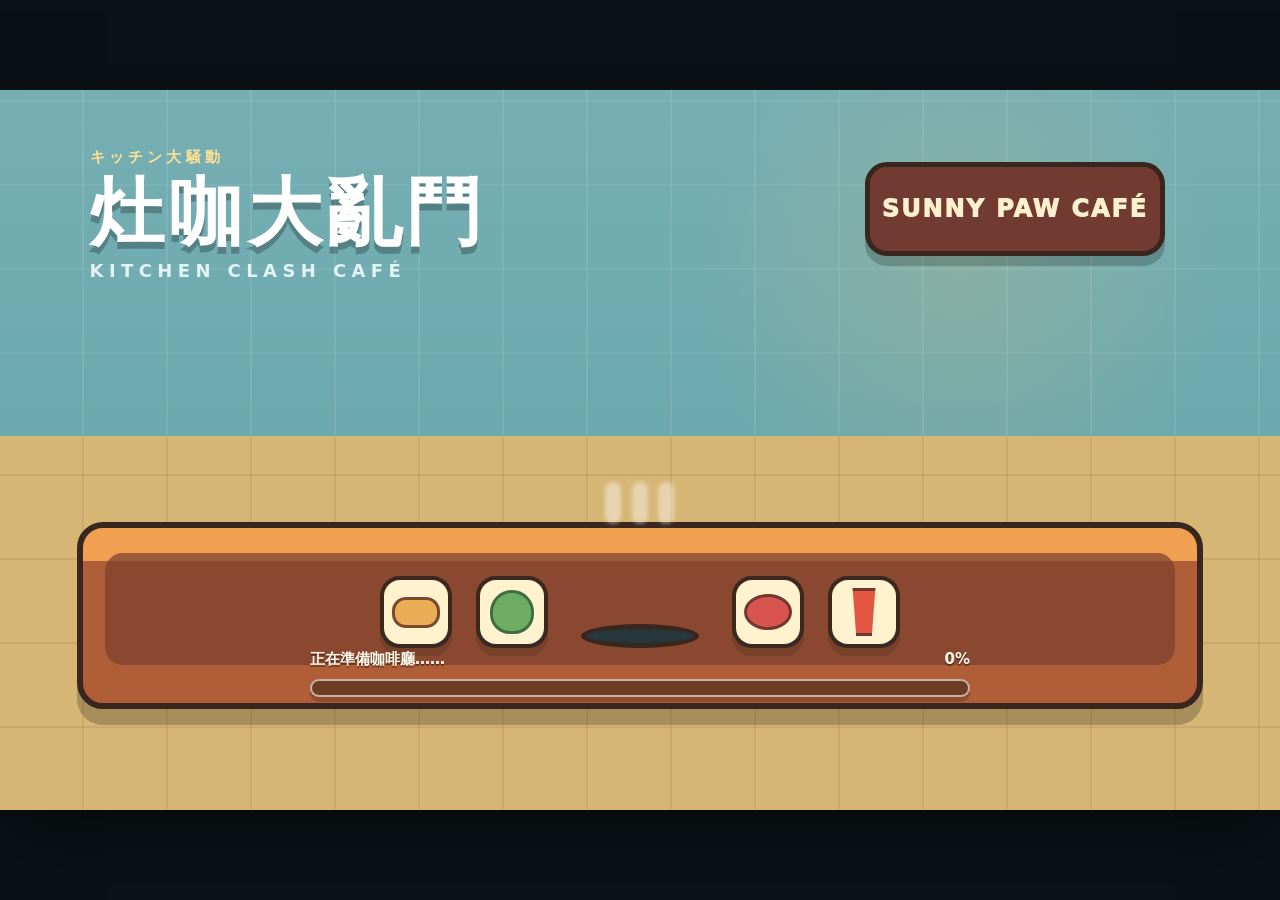
==== commit 39fb0fc5: "Update index.html" ====
--- a/index.html
+++ b/index.html
@@ -107,13 +107,8 @@
 }
 
 @keyframes phoneTurn{
-  0%,25%{
-    transform:rotate(-10deg);
-  }
-
-  70%,100%{
-    transform:rotate(80deg);
-  }
+  0%,25%{transform:rotate(-10deg)}
+  70%,100%{transform:rotate(80deg)}
 }
 
 /* =========================================================
@@ -126,66 +121,87 @@
   align-items:center;
   justify-content:center;
   overflow:hidden;
+  color:#fff;
   background:
-    radial-gradient(circle at 50% 36%,rgba(92,168,188,.25),transparent 32%),
-    linear-gradient(180deg,#20333b 0 54%,#10191e 54%);
-  color:#fff;
-}
-
-.loading-bg{
+    radial-gradient(circle at 75% 25%,rgba(255,194,92,.18),transparent 24%),
+    linear-gradient(180deg,#6aa8ad 0 48%,#d7b878 48% 100%);
+}
+
+.loading-scene{
   position:absolute;
   inset:0;
-  opacity:.38;
-}
-
-.loading-window{
-  position:absolute;
-  left:8%;
-  right:8%;
-  top:10%;
-  height:42%;
-  border:5px solid rgba(255,255,255,.16);
-  border-radius:28px;
+}
+
+.loading-wall{
+  position:absolute;
+  inset:0 0 52% 0;
   background:
-    linear-gradient(rgba(255,255,255,.04),rgba(255,255,255,.01)),
-    repeating-linear-gradient(
-      90deg,
-      transparent 0 76px,
-      rgba(255,255,255,.04) 76px 78px
-    );
+    linear-gradient(rgba(255,255,255,.08),rgba(255,255,255,.01)),
+    repeating-linear-gradient(90deg,transparent 0 82px,rgba(255,255,255,.08) 82px 84px),
+    repeating-linear-gradient(0deg,transparent 0 82px,rgba(255,255,255,.06) 82px 84px);
+}
+
+.loading-floor{
+  position:absolute;
+  inset:48% 0 0 0;
+  background:
+    repeating-linear-gradient(90deg,transparent 0 82px,rgba(116,84,43,.12) 82px 84px),
+    repeating-linear-gradient(0deg,transparent 0 82px,rgba(116,84,43,.12) 82px 84px),
+    #d6b675;
 }
 
 .loading-counter{
   position:absolute;
-  left:0;
-  right:0;
-  bottom:0;
-  height:42%;
-  background:linear-gradient(#a95b39 0 17%,#6d382b 17%);
-  border-top:7px solid #38251f;
+  left:6%;
+  right:6%;
+  bottom:14%;
+  height:26%;
+  border:6px solid #38261f;
+  border-radius:26px;
+  background:linear-gradient(#f1a052 0 19%,#af5e37 19% 100%);
+  box-shadow:0 16px 0 rgba(0,0,0,.22);
 }
 
 .loading-counter::before{
   content:"";
   position:absolute;
-  left:5%;
-  right:5%;
-  top:-26px;
-  height:34px;
-  border:5px solid #3b2821;
+  left:2%;
+  right:2%;
+  top:14%;
+  height:64%;
   border-radius:18px;
-  background:linear-gradient(#f7aa58,#df7a38);
+  background:#7c412f;
+  opacity:.72;
+}
+
+.loading-sign{
+  position:absolute;
+  right:9%;
+  top:10%;
+  width:300px;
+  height:94px;
+  display:flex;
+  align-items:center;
+  justify-content:center;
+  border:5px solid #38261f;
+  border-radius:22px;
+  background:#713b31;
+  color:#fff1cf;
+  font-size:24px;
+  font-weight:1000;
+  letter-spacing:.08em;
+  box-shadow:0 10px 0 rgba(0,0,0,.2);
 }
 
 .loading-brand{
   position:absolute;
-  left:6.5%;
+  left:7%;
   top:8%;
   z-index:3;
 }
 
 .loading-brand .jp{
-  color:#ffd17c;
+  color:#ffe092;
   font-size:15px;
   font-weight:900;
   letter-spacing:.28em;
@@ -196,115 +212,180 @@
   font-size:74px;
   line-height:1;
   letter-spacing:.07em;
-  text-shadow:0 7px 0 rgba(0,0,0,.28);
+  text-shadow:0 7px 0 rgba(0,0,0,.25);
 }
 
 .loading-brand .en{
   margin-top:11px;
-  color:#b9dce3;
+  color:#e3f2f2;
   font-size:18px;
   font-weight:900;
   letter-spacing:.3em;
 }
 
+.loading-chef-wrap{
+  position:absolute;
+  left:50%;
+  bottom:22%;
+  width:180px;
+  height:220px;
+  transform:translateX(-50%);
+  z-index:4;
+}
+
 .loading-chef{
   position:absolute;
-  left:11%;
-  bottom:13%;
-  width:110px;
-  height:150px;
-  animation:chefWalk .7s ease-in-out infinite alternate;
-}
-
-@keyframes chefWalk{
-  to{
-    transform:translateY(-6px);
-  }
-}
-
-.loading-cart{
-  position:absolute;
-  left:22%;
-  bottom:15%;
-  width:210px;
-  height:108px;
-  border:6px solid #38251f;
-  border-radius:18px;
-  background:linear-gradient(#ef9a46 0 24%,#b55f36 24%);
-  box-shadow:0 12px 0 rgba(0,0,0,.28);
-}
-
-.loading-cart::before,
-.loading-cart::after{
-  content:"";
-  position:absolute;
-  bottom:-26px;
-  width:34px;
-  height:34px;
-  border:5px solid #38251f;
+  left:50%;
+  bottom:0;
+  width:140px;
+  height:190px;
+  transform:translateX(-50%);
+  animation:chefIdle 1.25s ease-in-out infinite alternate;
+}
+
+@keyframes chefIdle{
+  from{transform:translateX(-50%) translateY(0)}
+  to{transform:translateX(-50%) translateY(-7px)}
+}
+
+.loading-pan{
+  position:absolute;
+  left:50%;
+  bottom:4px;
+  width:118px;
+  height:24px;
+  border:5px solid #38261f;
   border-radius:50%;
   background:#26383c;
-}
-
-.loading-cart::before{
-  left:28px;
-}
-
-.loading-cart::after{
-  right:28px;
-}
-
-.loading-box{
-  position:absolute;
-  width:66px;
-  height:54px;
+  transform:translateX(-50%);
+}
+
+.loading-steam{
+  position:absolute;
+  left:50%;
+  bottom:128px;
+  width:100px;
+  height:90px;
+  transform:translateX(-50%);
+  pointer-events:none;
+}
+
+.loading-steam span{
+  position:absolute;
+  bottom:0;
+  width:16px;
+  height:42px;
+  border-radius:999px;
+  background:rgba(255,255,255,.42);
+  filter:blur(2px);
+  animation:steamRise 2.1s ease-in-out infinite;
+}
+
+.loading-steam span:nth-child(1){left:15px;animation-delay:0s}
+.loading-steam span:nth-child(2){left:42px;animation-delay:.55s}
+.loading-steam span:nth-child(3){left:68px;animation-delay:1.1s}
+
+@keyframes steamRise{
+  0%{opacity:0;transform:translateY(12px) scale(.75)}
+  30%{opacity:.8}
+  100%{opacity:0;transform:translateY(-54px) scale(1.25)}
+}
+
+.loading-ingredients{
+  position:absolute;
+  left:50%;
+  bottom:20%;
+  width:520px;
+  height:90px;
+  transform:translateX(-50%);
+  z-index:3;
+}
+
+.loading-token{
+  position:absolute;
+  width:72px;
+  height:72px;
+  display:flex;
+  align-items:center;
+  justify-content:center;
   border:4px solid #3a2821;
-  border-radius:10px;
-  background:#f1c36f;
-}
-
-.loading-box.b1{
-  left:16px;
-  top:-42px;
-  transform:rotate(-4deg);
-}
-
-.loading-box.b2{
-  left:76px;
-  top:-49px;
-  transform:rotate(3deg);
-}
-
-.loading-box.b3{
-  right:14px;
-  top:-40px;
-  transform:rotate(-2deg);
+  border-radius:20px;
+  background:#fff2cf;
+  box-shadow:0 8px 0 rgba(91,53,32,.38);
+  animation:tokenFloat 1.8s ease-in-out infinite alternate;
+}
+
+.loading-token:nth-child(1){left:0;animation-delay:0s}
+.loading-token:nth-child(2){left:96px;animation-delay:.3s}
+.loading-token:nth-child(3){right:96px;animation-delay:.6s}
+.loading-token:nth-child(4){right:0;animation-delay:.9s}
+
+@keyframes tokenFloat{
+  to{transform:translateY(-8px)}
+}
+
+.loading-token.bun::before{
+  content:"";
+  width:42px;
+  height:25px;
+  border:3px solid #7b4a2e;
+  border-radius:14px;
+  background:#e9ad56;
+}
+
+.loading-token.lettuce::before{
+  content:"";
+  width:38px;
+  height:38px;
+  border:3px solid #3f6d42;
+  border-radius:50% 50% 45% 45%;
+  background:#6fac63;
+}
+
+.loading-token.meat::before{
+  content:"";
+  width:42px;
+  height:30px;
+  border:3px solid #743731;
+  border-radius:50%;
+  background:#d7554e;
+}
+
+.loading-token.drink::before{
+  content:"";
+  width:24px;
+  height:42px;
+  border:3px solid #6d3731;
+  clip-path:polygon(12% 0,88% 0,76% 100%,24% 100%);
+  background:#e45745;
 }
 
 .loading-progress{
   position:absolute;
   left:50%;
-  bottom:8%;
-  width:min(55%,620px);
+  bottom:4%;
+  width:min(58%,660px);
   transform:translateX(-50%);
-  z-index:4;
+  z-index:6;
 }
 
 .loading-line{
   display:flex;
   justify-content:space-between;
   margin-bottom:10px;
-  color:#edf7f6;
+  color:#fff9e9;
   font-size:15px;
   font-weight:900;
+  text-shadow:0 2px 0 rgba(0,0,0,.35);
 }
 
 .loading-track{
-  height:17px;
+  height:18px;
   overflow:hidden;
-  border:1px solid rgba(255,255,255,.28);
+  border:2px solid rgba(255,255,255,.6);
   border-radius:99px;
-  background:rgba(0,0,0,.4);
+  background:rgba(37,24,18,.48);
+  box-shadow:0 5px 0 rgba(0,0,0,.18);
 }
 
 #loading-bar{
@@ -312,28 +393,21 @@
   width:0;
   height:100%;
   border-radius:inherit;
-  background:linear-gradient(90deg,#54a5b8,#ffd16f,#f07952);
-  transition:width .08s linear;
+  background:linear-gradient(90deg,#4fa3b8,#ffd16f,#ef7951);
+  transition:width .12s ease;
 }
 
 #loading-bar::after{
   content:"";
   position:absolute;
-  inset:0 auto 0 -110px;
-  width:110px;
-  background:linear-gradient(
-    90deg,
-    transparent,
-    rgba(255,255,255,.7),
-    transparent
-  );
-  animation:shine 1.25s linear infinite;
+  inset:0 auto 0 -100px;
+  width:100px;
+  background:linear-gradient(90deg,transparent,rgba(255,255,255,.72),transparent);
+  animation:shine 1.3s linear infinite;
 }
 
 @keyframes shine{
-  to{
-    transform:translateX(760px);
-  }
+  to{transform:translateX(760px)}
 }
 
 #enter-btn{
@@ -341,12 +415,10 @@
   min-width:230px;
   margin:24px auto 0;
   padding:13px 28px;
-  border:3px solid rgba(255,255,255,.68);
+  border:3px solid rgba(255,255,255,.72);
   border-radius:14px;
   background:linear-gradient(#f59c50,#cb6531);
-  box-shadow:
-    0 8px 0 #75361f,
-    0 18px 36px rgba(0,0,0,.3);
+  box-shadow:0 8px 0 #75361f,0 18px 36px rgba(0,0,0,.3);
   color:#fff;
   font-size:21px;
   font-weight:1000;
@@ -365,97 +437,8 @@
 }
 
 /* =========================================================
-   標題首頁
+   模式選單
 ========================================================= */
-
-#title-screen{
-  z-index:800;
-  display:none;
-  align-items:flex-start;
-  justify-content:flex-start;
-  padding:64px 0 0 72px;
-  background:
-    linear-gradient(
-      90deg,
-      rgba(8,15,19,.72),
-      rgba(8,15,19,.12) 62%,
-      rgba(8,15,19,.2)
-    ),
-    radial-gradient(
-      circle at 82% 38%,
-      rgba(255,191,88,.18),
-      transparent 28%
-    );
-}
-
-.title-card{
-  width:475px;
-  padding:32px 34px 34px;
-  border:5px solid #513629;
-  border-radius:28px;
-  background:linear-gradient(
-    180deg,
-    rgba(255,250,238,.98),
-    rgba(239,216,170,.98)
-  );
-  box-shadow:
-    0 16px 0 rgba(80,48,35,.62),
-    0 34px 70px rgba(0,0,0,.34);
-}
-
-.title-kicker{
-  color:#ba6244;
-  font-size:14px;
-  font-weight:1000;
-  letter-spacing:.28em;
-}
-
-.title-name{
-  margin-top:7px;
-  color:#23434a;
-  font-size:58px;
-  font-weight:1000;
-  line-height:1.06;
-  letter-spacing:.04em;
-}
-
-.title-description{
-  margin-top:17px;
-  color:#785746;
-  font-size:18px;
-  font-weight:800;
-  line-height:1.75;
-}
-
-.title-actions{
-  display:flex;
-  gap:14px;
-  margin-top:28px;
-}
-
-.ui-btn{
-  min-height:58px;
-  padding:13px 25px;
-  border:0;
-  border-radius:14px;
-  font-size:20px;
-  font-weight:1000;
-  cursor:pointer;
-}
-
-.ui-btn.primary{
-  min-width:210px;
-  color:#fff;
-  background:linear-gradient(#f68f51,#d15a33);
-  box-shadow:0 8px 0 #843520;
-}
-
-.ui-btn.secondary{
-  min-width:66px;
-  color:#4a3327;
-  background:linear-gradient(#ffe7ad,#d6b36d);
-  box-shadow:0 8px 0 #80613c;
-}
 
 /* =========================================================
    模式選單
@@ -468,11 +451,7 @@
   color:#fff;
   background:
     linear-gradient(rgba(7,14,18,.68),rgba(7,14,18,.82)),
-    radial-gradient(
-      circle at 50% 35%,
-      rgba(95,180,197,.25),
-      transparent 35%
-    );
+    radial-gradient(circle at 50% 35%,rgba(95,180,197,.25),transparent 35%);
   backdrop-filter:blur(8px);
 }
 
@@ -483,7 +462,7 @@
   top:5%;
   display:flex;
   align-items:flex-end;
-  justify-content:space-between;
+  justify-content:flex-start;
 }
 
 .mode-header small{
@@ -530,21 +509,13 @@
   border:1px solid rgba(255,255,255,.26);
   border-radius:28px;
   background:
-    linear-gradient(
-      160deg,
-      rgba(255,255,255,.22),
-      rgba(255,255,255,.07) 48%,
-      rgba(255,255,255,.03)
-    ),
+    linear-gradient(160deg,rgba(255,255,255,.22),rgba(255,255,255,.07) 48%,rgba(255,255,255,.03)),
     rgba(13,26,31,.46);
   box-shadow:
     inset 0 1px 0 rgba(255,255,255,.34),
     0 22px 48px rgba(0,0,0,.28);
   backdrop-filter:blur(16px) saturate(135%);
-  transition:
-    transform .2s ease,
-    border-color .2s ease,
-    box-shadow .2s ease;
+  transition:transform .2s ease,border-color .2s ease,box-shadow .2s ease;
 }
 
 .mode-card::before{
@@ -566,21 +537,10 @@
     0 30px 64px rgba(0,0,0,.38);
 }
 
-.mode-card.story{
-  --glow:rgba(244,140,72,.9);
-}
-
-.mode-card.online{
-  --glow:rgba(77,166,196,.9);
-}
-
-.mode-card.event{
-  --glow:rgba(177,101,206,.9);
-}
-
-.mode-card.dlc{
-  --glow:rgba(239,191,80,.95);
-}
+.mode-card.story{--glow:rgba(244,140,72,.9)}
+.mode-card.online{--glow:rgba(77,166,196,.9)}
+.mode-card.event{--glow:rgba(177,101,206,.9)}
+.mode-card.dlc{--glow:rgba(239,191,80,.95)}
 
 .mode-art{
   position:relative;
@@ -591,10 +551,7 @@
   margin-bottom:18px;
   border:1px solid rgba(255,255,255,.18);
   border-radius:22px;
-  background:linear-gradient(
-    rgba(255,255,255,.09),
-    rgba(255,255,255,.03)
-  );
+  background:linear-gradient(rgba(255,255,255,.09),rgba(255,255,255,.03));
 }
 
 .mode-icon{
@@ -603,11 +560,7 @@
   height:104px;
   border:5px solid rgba(255,255,255,.76);
   border-radius:28px;
-  background:linear-gradient(
-    145deg,
-    rgba(255,255,255,.28),
-    rgba(255,255,255,.08)
-  );
+  background:linear-gradient(145deg,rgba(255,255,255,.28),rgba(255,255,255,.08));
   box-shadow:0 16px 32px rgba(0,0,0,.22);
 }
 
@@ -754,10 +707,7 @@
   min-height:48px;
   border:1px solid rgba(255,255,255,.28);
   border-radius:13px;
-  background:linear-gradient(
-    rgba(255,255,255,.24),
-    rgba(255,255,255,.10)
-  );
+  background:linear-gradient(rgba(255,255,255,.24),rgba(255,255,255,.10));
   color:#fff;
   font-size:16px;
   font-weight:1000;
@@ -812,9 +762,7 @@
   border:5px solid #503428;
   border-radius:26px;
   background:linear-gradient(#fff8e7,#efd09c);
-  box-shadow:
-    0 16px 0 #281914,
-    0 40px 90px rgba(0,0,0,.42);
+  box-shadow:0 16px 0 #281914,0 40px 90px rgba(0,0,0,.42);
   text-align:center;
 }
 
@@ -935,19 +883,12 @@
 }
 
 @media (pointer:coarse){
-  #touch-controls.active{
-    display:block;
-  }
-
-  #desktop-help{
-    display:none;
-  }
+  #touch-controls.active{display:block}
+  #desktop-help{display:none}
 }
 
 @media (orientation:portrait) and (max-width:900px){
-  #rotate-screen{
-    display:flex;
-  }
+  #rotate-screen{display:flex}
 }
 
 @media (max-width:900px){
@@ -975,169 +916,78 @@
 
 <main id="game-shell">
 
-  <canvas
-    id="game"
-    width="1280"
-    height="720"
-  ></canvas>
-
-  <section
-    id="rotate-screen"
-    class="screen"
-  >
+  <canvas id="game" width="1280" height="720"></canvas>
+
+  <section id="rotate-screen" class="screen">
     <div>
       <div class="rotate-phone"></div>
-
-      <h2>
-        請將手機轉為橫向
-      </h2>
-
-      <p>
-        橫向模式可獲得最佳遊戲體驗
-      </p>
+      <h2>請將手機轉為橫向</h2>
+      <p>橫向模式可獲得最佳遊戲體驗</p>
     </div>
   </section>
 
-  <section
-    id="loading-screen"
-    class="screen"
-  >
-    <div class="loading-bg">
-      <div class="loading-window"></div>
+  <section id="loading-screen" class="screen">
+    <div class="loading-scene">
+      <div class="loading-wall"></div>
+      <div class="loading-floor"></div>
       <div class="loading-counter"></div>
+      <div class="loading-sign">SUNNY PAW CAFÉ</div>
     </div>
 
     <div class="loading-brand">
-      <div class="jp">
-        キッチン大騒動
+      <div class="jp">キッチン大騒動</div>
+      <h1>灶咖大亂鬥</h1>
+      <div class="en">KITCHEN CLASH CAFÉ</div>
+    </div>
+
+    <div class="loading-chef-wrap">
+      <div class="loading-steam">
+        <span></span><span></span><span></span>
       </div>
-
-      <h1>
-        灶咖大亂鬥
-      </h1>
-
-      <div class="en">
-        KITCHEN CLASH CAFÉ
-      </div>
+      <div class="loading-pan"></div>
+      <div class="loading-chef" id="loading-chef"></div>
     </div>
 
-    <div
-      class="loading-chef"
-      id="loading-chef"
-    ></div>
-
-    <div
-      class="loading-cart"
-      id="loading-cart"
-    >
-      <span class="loading-box b1"></span>
-      <span class="loading-box b2"></span>
-      <span class="loading-box b3"></span>
+    <div class="loading-ingredients" aria-hidden="true">
+      <div class="loading-token bun"></div>
+      <div class="loading-token lettuce"></div>
+      <div class="loading-token meat"></div>
+      <div class="loading-token drink"></div>
     </div>
 
     <div class="loading-progress">
       <div class="loading-line">
-        <span id="loading-message">
-          正在準備咖啡廳……
-        </span>
-
-        <span id="loading-number">
-          0%
-        </span>
+        <span id="loading-message">正在準備咖啡廳……</span>
+        <span id="loading-number">0%</span>
       </div>
 
       <div class="loading-track">
         <div id="loading-bar"></div>
       </div>
 
-      <button
-        id="enter-btn"
-        type="button"
-      >
-        進入灶咖
-      </button>
+      <button id="enter-btn" type="button">進入主選單</button>
     </div>
   </section>
 
-  <section
-    id="title-screen"
-    class="screen"
-  >
-    <div class="title-card">
-
-      <div class="title-kicker">
-        SUNNY PAW CAFÉ
-      </div>
-
-      <h1 class="title-name">
-        灶咖大亂鬥
-      </h1>
-
-      <p class="title-description">
-        午餐尖峰即將開始。依照訂單備料、烹調、
-        組裝並出餐，在客人失去耐心前完成更多餐點。
-      </p>
-
-      <div class="title-actions">
-
-        <button
-          id="open-mode-btn"
-          class="ui-btn primary"
-          type="button"
-        >
-          開始營業
-        </button>
-
-        <button
-          id="help-btn"
-          class="ui-btn secondary"
-          type="button"
-        >
-          ?
-        </button>
-
+
+  <section id="mode-screen" class="screen">
+    <div class="mode-header">
+      <div>
+        <small>CHOOSE YOUR MODE</small>
+        <h2>選擇營業模式</h2>
       </div>
     </div>
-  </section>
-
-  <section
-    id="mode-screen"
-    class="screen"
-  >
-    <div class="mode-header">
-      <div>
-        <small>
-          CHOOSE YOUR MODE
-        </small>
-
-        <h2>
-          選擇營業模式
-        </h2>
-      </div>
-
-      <button
-        id="mode-back-btn"
-        class="mode-back"
-        type="button"
-      >
-        返回首頁
-      </button>
-    </div>
 
     <div class="mode-grid">
 
       <article class="mode-card story">
-        <span class="mode-tag">
-          第一章
-        </span>
+        <span class="mode-tag">第一章</span>
 
         <div class="mode-art">
           <div class="mode-icon story-icon"></div>
         </div>
 
-        <h3>
-          故事模式
-        </h3>
+        <h3>故事模式</h3>
 
         <p>
           經營咖啡廳、完成關卡目標，
@@ -1150,28 +1000,20 @@
             <span>1-1</span>
           </div>
 
-          <button
-            id="story-btn"
-            class="mode-btn play"
-            type="button"
-          >
+          <button id="story-btn" class="mode-btn play" type="button">
             進入故事
           </button>
         </div>
       </article>
 
       <article class="mode-card online">
-        <span class="mode-tag">
-          CO-OP
-        </span>
+        <span class="mode-tag">CO-OP</span>
 
         <div class="mode-art">
           <div class="mode-icon online-icon"></div>
         </div>
 
-        <h3>
-          連線模式
-        </h3>
+        <h3>連線模式</h3>
 
         <p>
           與其他玩家組隊合作，
@@ -1184,28 +1026,20 @@
             <span>開發中</span>
           </div>
 
-          <button
-            class="mode-btn locked"
-            data-message="連線模式目前開發中"
-            type="button"
-          >
+          <button class="mode-btn locked" data-message="連線模式目前開發中" type="button">
             尚未開放
           </button>
         </div>
       </article>
 
       <article class="mode-card event">
-        <span class="mode-tag">
-          EVENT
-        </span>
+        <span class="mode-tag">EVENT</span>
 
         <div class="mode-art">
           <div class="mode-icon event-icon"></div>
         </div>
 
-        <h3>
-          限時活動
-        </h3>
+        <h3>限時活動</h3>
 
         <p>
           挑戰期間限定關卡，
@@ -1218,28 +1052,20 @@
             <span>尚未開始</span>
           </div>
 
-          <button
-            class="mode-btn locked"
-            data-message="目前沒有進行中的限時活動"
-            type="button"
-          >
+          <button class="mode-btn locked" data-message="目前沒有進行中的限時活動" type="button">
             查看活動
           </button>
         </div>
       </article>
 
       <article class="mode-card dlc">
-        <span class="mode-tag">
-          EXTRA
-        </span>
+        <span class="mode-tag">EXTRA</span>
 
         <div class="mode-art">
           <div class="mode-icon dlc-icon"></div>
         </div>
 
-        <h3>
-          DLC
-        </h3>
+        <h3>DLC</h3>
 
         <p>
           額外店面、全新地圖，
@@ -1252,11 +1078,7 @@
             <span>準備中</span>
           </div>
 
-          <button
-            class="mode-btn locked"
-            data-message="DLC 內容仍在準備中"
-            type="button"
-          >
+          <button class="mode-btn locked" data-message="DLC 內容仍在準備中" type="button">
             查看內容
           </button>
         </div>
@@ -1264,84 +1086,34 @@
 
     </div>
 
-    <div
-      id="mode-toast"
-      class="mode-toast"
-    ></div>
+    <div id="mode-toast" class="mode-toast"></div>
   </section>
 
-  <section
-    id="pause-screen"
-    class="screen overlay"
-  >
+  <section id="pause-screen" class="screen overlay">
     <div class="overlay-card">
-      <h2>
-        暫停營業
-      </h2>
-
-      <p>
-        遊戲時間與訂單耐心已暫停。
-      </p>
+      <h2>暫停營業</h2>
+      <p>遊戲時間與訂單耐心已暫停。</p>
 
       <div class="overlay-actions">
-
-        <button
-          id="resume-btn"
-          class="ui-btn primary"
-          type="button"
-        >
-          繼續營業
-        </button>
-
-        <button
-          id="pause-home-btn"
-          class="ui-btn secondary"
-          type="button"
-        >
-          模式選單
-        </button>
-
+        <button id="resume-btn" class="ui-btn primary" type="button">繼續營業</button>
+        <button id="pause-home-btn" class="ui-btn secondary" type="button">模式選單</button>
       </div>
     </div>
   </section>
 
-  <section
-    id="result-screen"
-    class="screen overlay"
-  >
+  <section id="result-screen" class="screen overlay">
     <div class="overlay-card">
-      <h2 id="result-title">
-        營業結束
-      </h2>
-
-      <p id="result-summary">
-        今日營業告一段落。
-      </p>
+      <h2 id="result-title">營業結束</h2>
+      <p id="result-summary">今日營業告一段落。</p>
 
       <div class="overlay-actions">
-
-        <button
-          id="retry-btn"
-          class="ui-btn primary"
-          type="button"
-        >
-          再玩一次
-        </button>
-
-        <button
-          id="result-home-btn"
-          class="ui-btn secondary"
-          type="button"
-        >
-          模式選單
-        </button>
-
+        <button id="retry-btn" class="ui-btn primary" type="button">再玩一次</button>
+        <button id="result-home-btn" class="ui-btn secondary" type="button">模式選單</button>
       </div>
     </div>
   </section>
 
   <div id="touch-controls">
-
     <div id="joystick-zone">
       <div id="joystick-base">
         <div id="joystick-stick"></div>
@@ -1349,23 +1121,8 @@
     </div>
 
     <div id="action-buttons">
-
-      <button
-        id="discard-btn"
-        class="action-btn"
-        type="button"
-      >
-        丟棄
-      </button>
-
-      <button
-        id="interact-btn"
-        class="action-btn"
-        type="button"
-      >
-        互動
-      </button>
-
+      <button id="discard-btn" class="action-btn" type="button">丟棄</button>
+      <button id="interact-btn" class="action-btn" type="button">互動</button>
     </div>
   </div>
 
@@ -1379,36 +1136,18 @@
 (() => {
   "use strict";
 
-  const canvas =
-    document.getElementById("game");
-
-  const ctx =
-    canvas.getContext("2d");
-
-  const loadingScreen =
-    document.getElementById("loading-screen");
-
-  const titleScreen =
-    document.getElementById("title-screen");
-
-  const modeScreen =
-    document.getElementById("mode-screen");
-
-  const pauseScreen =
-    document.getElementById("pause-screen");
-
-  const resultScreen =
-    document.getElementById("result-screen");
-
-  const touchControls =
-    document.getElementById("touch-controls");
-
-  const desktopHelp =
-    document.getElementById("desktop-help");
+  const canvas = document.getElementById("game");
+  const ctx = canvas.getContext("2d");
+
+  const loadingScreen = document.getElementById("loading-screen");
+  const modeScreen = document.getElementById("mode-screen");
+  const pauseScreen = document.getElementById("pause-screen");
+  const resultScreen = document.getElementById("result-screen");
+  const touchControls = document.getElementById("touch-controls");
+  const desktopHelp = document.getElementById("desktop-help");
 
   const W = 1280;
   const H = 720;
-
   const HUD_HEIGHT = 132;
   const TILE = 96;
 
@@ -1431,811 +1170,266 @@
 
   const counterTiles = [];
 
-  for(
-    let x = 96;
-    x <= 1088;
-    x += TILE
-  ){
-    counterTiles.push({
-      x,
-      y:HUD_HEIGHT
-    });
-  }
-
-  for(
-    let y = HUD_HEIGHT + TILE;
-    y <= 420;
-    y += TILE
-  ){
-    counterTiles.push({
-      x:0,
-      y
-    });
-
-    counterTiles.push({
-      x:1184,
-      y
-    });
-  }
-
-  for(
-    let x = 400;
-    x <= 784;
-    x += TILE
-  ){
-    counterTiles.push({
-      x,
-      y:552
-    });
+  for(let x = 96; x <= 1088; x += TILE){
+    counterTiles.push({x,y:HUD_HEIGHT});
+  }
+
+  for(let y = HUD_HEIGHT + TILE; y <= 420; y += TILE){
+    counterTiles.push({x:0,y});
+    counterTiles.push({x:1184,y});
+  }
+
+  for(let x = 400; x <= 784; x += TILE){
+    counterTiles.push({x,y:552});
   }
 
   const stations = [
-    {
-      id:"bun",
-      label:"麵包",
-      icon:"bun",
-      visualX:112,
-      visualY:140,
-      interactX:148,
-      interactY:258
-    },
-
-    {
-      id:"lettuce",
-      label:"生菜",
-      icon:"lettuce",
-      visualX:208,
-      visualY:140,
-      interactX:244,
-      interactY:258
-    },
-
-    {
-      id:"meat",
-      label:"肉排",
-      icon:"rawMeat",
-      visualX:304,
-      visualY:140,
-      interactX:340,
-      interactY:258
-    },
-
-    {
-      id:"board",
-      label:"砧板",
-      icon:"board",
-      visualX:400,
-      visualY:140,
-      interactX:436,
-      interactY:258
-    },
-
-    {
-      id:"pan",
-      label:"煎台",
-      icon:"pan",
-      visualX:688,
-      visualY:140,
-      interactX:724,
-      interactY:258
-    },
-
-    {
-      id:"drink",
-      label:"飲料",
-      icon:"drink",
-      visualX:784,
-      visualY:140,
-      interactX:820,
-      interactY:258
-    },
-
-    {
-      id:"plates",
-      label:"盤子",
-      icon:"plate",
-      visualX:880,
-      visualY:140,
-      interactX:916,
-      interactY:258
-    },
-
-    {
-      id:"assembly",
-      label:"組裝",
-      icon:"assembly",
-      visualX:12,
-      visualY:330,
-      interactX:120,
-      interactY:366
-    },
-
-    {
-      id:"serve",
-      label:"出餐",
-      icon:"bell",
-      visualX:1196,
-      visualY:330,
-      interactX:1160,
-      interactY:366
-    },
-
-    {
-      id:"trash",
-      label:"丟棄",
-      icon:"trash",
-      visualX:604,
-      visualY:560,
-      interactX:640,
-      interactY:520
-    }
+    {id:"bun",label:"麵包",icon:"bun",visualX:112,visualY:140,interactX:148,interactY:258},
+    {id:"lettuce",label:"生菜",icon:"lettuce",visualX:208,visualY:140,interactX:244,interactY:258},
+    {id:"meat",label:"肉排",icon:"rawMeat",visualX:304,visualY:140,interactX:340,interactY:258},
+    {id:"board",label:"砧板",icon:"board",visualX:400,visualY:140,interactX:436,interactY:258},
+    {id:"pan",label:"煎台",icon:"pan",visualX:688,visualY:140,interactX:724,interactY:258},
+    {id:"drink",label:"飲料",icon:"drink",visualX:784,visualY:140,interactX:820,interactY:258},
+    {id:"plates",label:"盤子",icon:"plate",visualX:880,visualY:140,interactX:916,interactY:258},
+    {id:"assembly",label:"組裝",icon:"assembly",visualX:12,visualY:330,interactX:120,interactY:366},
+    {id:"serve",label:"出餐",icon:"bell",visualX:1196,visualY:330,interactX:1160,interactY:366},
+    {id:"trash",label:"丟棄",icon:"trash",visualX:604,visualY:560,interactX:640,interactY:520}
   ];
 
   const recipes = [
-    {
-      name:"經典漢堡",
-      result:"burger",
-      ingredients:[
-        "bun",
-        "cookedMeat"
-      ]
-    },
-
-    {
-      name:"生菜漢堡",
-      result:"lettuceBurger",
-      ingredients:[
-        "bun",
-        "lettuce",
-        "cookedMeat"
-      ]
-    },
-
-    {
-      name:"冰飲",
-      result:"drink",
-      ingredients:[
-        "drink"
-      ]
-    }
+    {name:"經典漢堡",result:"burger",ingredients:["bun","cookedMeat"]},
+    {name:"生菜漢堡",result:"lettuceBurger",ingredients:["bun","lettuce","cookedMeat"]},
+    {name:"冰飲",result:"drink",ingredients:["drink"]}
   ];
 
   const state = {
-    screen:"title",
-
+    screen:"mode",
     running:false,
     paused:false,
-
     time:75,
-
     score:0,
     served:0,
     combo:0,
     maxCombo:0,
-
     held:null,
-
     panState:"empty",
     panTimer:0,
-
     assembly:[],
-
     orders:[],
     orderSpawn:0,
-
-    chef:{
-      x:640,
-      y:375
-    },
-
+    chef:{x:640,y:375},
     keys:{},
-
-    joystick:{
-      x:0,
-      y:0
-    },
-
+    joystick:{x:0,y:0},
     nearest:null,
-
-    message:
-      "依照訂單開始準備餐點",
-
+    message:"依照訂單開始準備餐點",
     messageTimer:0,
-
-    last:
-      performance.now()
+    last:performance.now()
   };
 
-  function roundedRect(
-    x,
-    y,
-    width,
-    height,
-    radius,
-    fill,
-    stroke,
-    lineWidth = 1
-  ){
+  function roundedRect(x,y,width,height,radius,fill,stroke,lineWidth=1){
     ctx.beginPath();
-
-    ctx.roundRect(
-      x,
-      y,
-      width,
-      height,
-      radius
-    );
+    ctx.roundRect(x,y,width,height,radius);
 
     if(fill){
-      ctx.fillStyle =
-        fill;
-
+      ctx.fillStyle = fill;
       ctx.fill();
     }
 
     if(stroke){
-      ctx.strokeStyle =
-        stroke;
-
-      ctx.lineWidth =
-        lineWidth;
-
+      ctx.strokeStyle = stroke;
+      ctx.lineWidth = lineWidth;
       ctx.stroke();
     }
   }
 
-  function drawText(
-    content,
-    x,
-    y,
-    size,
-    color,
-    align = "left",
-    weight = 700
-  ){
-    ctx.font =
-      `${weight} ${size}px "Microsoft JhengHei", sans-serif`;
-
-    ctx.fillStyle =
-      color;
-
-    ctx.textAlign =
-      align;
-
-    ctx.textBaseline =
-      "middle";
-
-    ctx.fillText(
-      content,
-      x,
-      y
-    );
-  }
-
-  function drawIcon(
-    type,
-    x,
-    y,
-    scale = 1
-  ){
+  function drawText(content,x,y,size,color,align="left",weight=700){
+    ctx.font = `${weight} ${size}px "Microsoft JhengHei", sans-serif`;
+    ctx.fillStyle = color;
+    ctx.textAlign = align;
+    ctx.textBaseline = "middle";
+    ctx.fillText(content,x,y);
+  }
+
+  function drawIcon(type,x,y,scale=1){
     ctx.save();
-
-    ctx.translate(
-      x,
-      y
-    );
-
-    ctx.scale(
-      scale,
-      scale
-    );
-
-    ctx.strokeStyle =
-      C.outline;
-
-    ctx.lineWidth =
-      4;
-
-    ctx.lineJoin =
-      "round";
-
-    ctx.lineCap =
-      "round";
+    ctx.translate(x,y);
+    ctx.scale(scale,scale);
+    ctx.strokeStyle = C.outline;
+    ctx.lineWidth = 4;
+    ctx.lineJoin = "round";
+    ctx.lineCap = "round";
 
     if(type === "bun"){
-      ctx.fillStyle =
-        "#e9ad56";
-
+      ctx.fillStyle = "#e9ad56";
       ctx.beginPath();
-
-      ctx.roundRect(
-        -28,
-        -17,
-        56,
-        34,
-        14
-      );
-
+      ctx.roundRect(-28,-17,56,34,14);
       ctx.fill();
       ctx.stroke();
 
-      ctx.strokeStyle =
-        "#bd7737";
-
-      ctx.lineWidth =
-        3;
+      ctx.strokeStyle = "#bd7737";
+      ctx.lineWidth = 3;
 
       [-12,0,12].forEach(offset => {
         ctx.beginPath();
-
-        ctx.moveTo(
-          offset - 5,
-          -6
-        );
-
-        ctx.lineTo(
-          offset + 4,
-          4
-        );
-
+        ctx.moveTo(offset - 5,-6);
+        ctx.lineTo(offset + 4,4);
         ctx.stroke();
       });
     }
 
     else if(type === "lettuce"){
-      ctx.fillStyle =
-        "#6fac63";
-
+      ctx.fillStyle = "#6fac63";
       ctx.beginPath();
-
-      ctx.moveTo(
-        -25,
-        11
-      );
-
-      ctx.bezierCurveTo(
-        -22,
-        -18,
-        -8,
-        -18,
-        0,
-        -29
-      );
-
-      ctx.bezierCurveTo(
-        10,
-        -17,
-        23,
-        -18,
-        27,
-        9
-      );
-
-      ctx.bezierCurveTo(
-        12,
-        25,
-        -12,
-        25,
-        -25,
-        11
-      );
-
+      ctx.moveTo(-25,11);
+      ctx.bezierCurveTo(-22,-18,-8,-18,0,-29);
+      ctx.bezierCurveTo(10,-17,23,-18,27,9);
+      ctx.bezierCurveTo(12,25,-12,25,-25,11);
       ctx.fill();
       ctx.stroke();
 
-      ctx.strokeStyle =
-        "#477d49";
-
-      ctx.lineWidth =
-        3;
-
+      ctx.strokeStyle = "#477d49";
+      ctx.lineWidth = 3;
       ctx.beginPath();
-
-      ctx.moveTo(
-        0,
-        -23
-      );
-
-      ctx.lineTo(
-        0,
-        18
-      );
-
+      ctx.moveTo(0,-23);
+      ctx.lineTo(0,18);
       ctx.stroke();
     }
 
-    else if(
-      type === "rawMeat" ||
-      type === "cookedMeat"
-    ){
-      ctx.fillStyle =
-        type === "rawMeat"
-          ? "#d7554e"
-          : "#80503b";
-
+    else if(type === "rawMeat" || type === "cookedMeat"){
+      ctx.fillStyle = type === "rawMeat" ? "#d7554e" : "#80503b";
       ctx.beginPath();
-
-      ctx.ellipse(
-        0,
-        0,
-        29,
-        20,
-        -.18,
-        0,
-        Math.PI * 2
-      );
-
+      ctx.ellipse(0,0,29,20,-.18,0,Math.PI * 2);
       ctx.fill();
       ctx.stroke();
 
-      ctx.strokeStyle =
-        type === "rawMeat"
-          ? "#f5afa5"
-          : "#bd7f5d";
-
-      ctx.lineWidth =
-        3;
-
+      ctx.strokeStyle = type === "rawMeat" ? "#f5afa5" : "#bd7f5d";
+      ctx.lineWidth = 3;
       ctx.beginPath();
-
-      ctx.moveTo(
-        -15,
-        -4
-      );
-
-      ctx.bezierCurveTo(
-        -6,
-        -13,
-        8,
-        -12,
-        15,
-        -4
-      );
-
+      ctx.moveTo(-15,-4);
+      ctx.bezierCurveTo(-6,-13,8,-12,15,-4);
       ctx.stroke();
     }
 
     else if(type === "board"){
-      ctx.fillStyle =
-        "#d99b56";
-
+      ctx.fillStyle = "#d99b56";
       ctx.beginPath();
-
-      ctx.roundRect(
-        -28,
-        -21,
-        56,
-        42,
-        7
-      );
-
+      ctx.roundRect(-28,-21,56,42,7);
       ctx.fill();
       ctx.stroke();
 
-      ctx.fillStyle =
-        "#80563c";
-
+      ctx.fillStyle = "#80563c";
       ctx.beginPath();
-
-      ctx.arc(
-        18,
-        0,
-        4,
-        0,
-        Math.PI * 2
-      );
-
+      ctx.arc(18,0,4,0,Math.PI * 2);
       ctx.fill();
     }
 
     else if(type === "pan"){
-      ctx.fillStyle =
-        "#2b3b40";
-
+      ctx.fillStyle = "#2b3b40";
       ctx.beginPath();
-
-      ctx.arc(
-        -5,
-        -2,
-        22,
-        0,
-        Math.PI * 2
-      );
-
+      ctx.arc(-5,-2,22,0,Math.PI * 2);
       ctx.fill();
       ctx.stroke();
 
       ctx.beginPath();
-
-      ctx.moveTo(
-        14,
-        12
-      );
-
-      ctx.lineTo(
-        35,
-        29
-      );
-
-      ctx.lineWidth =
-        8;
-
+      ctx.moveTo(14,12);
+      ctx.lineTo(35,29);
+      ctx.lineWidth = 8;
       ctx.stroke();
 
-      ctx.fillStyle =
-        "#f1b944";
-
+      ctx.fillStyle = "#f1b944";
       ctx.beginPath();
-
-      ctx.arc(
-        -5,
-        -2,
-        8,
-        0,
-        Math.PI * 2
-      );
-
+      ctx.arc(-5,-2,8,0,Math.PI * 2);
       ctx.fill();
     }
 
     else if(type === "drink"){
-      ctx.fillStyle =
-        "#e45745";
-
+      ctx.fillStyle = "#e45745";
       ctx.beginPath();
-
-      ctx.moveTo(
-        -17,
-        -23
-      );
-
-      ctx.lineTo(
-        17,
-        -23
-      );
-
-      ctx.lineTo(
-        12,
-        23
-      );
-
-      ctx.lineTo(
-        -12,
-        23
-      );
-
+      ctx.moveTo(-17,-23);
+      ctx.lineTo(17,-23);
+      ctx.lineTo(12,23);
+      ctx.lineTo(-12,23);
       ctx.closePath();
-
       ctx.fill();
       ctx.stroke();
 
-      ctx.strokeStyle =
-        "#fff3dd";
-
-      ctx.lineWidth =
-        5;
-
+      ctx.strokeStyle = "#fff3dd";
+      ctx.lineWidth = 5;
       ctx.beginPath();
-
-      ctx.moveTo(
-        -11,
-        -2
-      );
-
-      ctx.lineTo(
-        12,
-        -2
-      );
-
+      ctx.moveTo(-11,-2);
+      ctx.lineTo(12,-2);
       ctx.stroke();
     }
 
     else if(type === "plate"){
-      ctx.fillStyle =
-        "#f8f3e7";
-
+      ctx.fillStyle = "#f8f3e7";
       ctx.beginPath();
-
-      ctx.ellipse(
-        0,
-        3,
-        28,
-        17,
-        0,
-        0,
-        Math.PI * 2
-      );
-
+      ctx.ellipse(0,3,28,17,0,0,Math.PI * 2);
       ctx.fill();
       ctx.stroke();
 
       ctx.beginPath();
-
-      ctx.arc(
-        0,
-        3,
-        14,
-        0,
-        Math.PI * 2
-      );
-
-      ctx.strokeStyle =
-        "#9db9b8";
-
-      ctx.lineWidth =
-        3;
-
+      ctx.arc(0,3,14,0,Math.PI * 2);
+      ctx.strokeStyle = "#9db9b8";
+      ctx.lineWidth = 3;
       ctx.stroke();
     }
 
     else if(type === "assembly"){
-      drawIcon(
-        "plate",
-        0,
-        5,
-        .82
-      );
+      drawIcon("plate",0,5,.82);
     }
 
     else if(type === "bell"){
-      ctx.fillStyle =
-        "#f3bd40";
-
+      ctx.fillStyle = "#f3bd40";
       ctx.beginPath();
-
-      ctx.moveTo(
-        -24,
-        13
-      );
-
-      ctx.quadraticCurveTo(
-        -18,
-        -23,
-        0,
-        -26
-      );
-
-      ctx.quadraticCurveTo(
-        18,
-        -23,
-        24,
-        13
-      );
-
+      ctx.moveTo(-24,13);
+      ctx.quadraticCurveTo(-18,-23,0,-26);
+      ctx.quadraticCurveTo(18,-23,24,13);
       ctx.closePath();
-
       ctx.fill();
       ctx.stroke();
 
-      ctx.fillStyle =
-        "#7a4a29";
-
+      ctx.fillStyle = "#7a4a29";
       ctx.beginPath();
-
-      ctx.arc(
-        0,
-        16,
-        5,
-        0,
-        Math.PI * 2
-      );
-
+      ctx.arc(0,16,5,0,Math.PI * 2);
       ctx.fill();
     }
 
     else if(type === "trash"){
-      ctx.fillStyle =
-        "#748789";
-
+      ctx.fillStyle = "#748789";
       ctx.beginPath();
-
-      ctx.roundRect(
-        -19,
-        -17,
-        38,
-        39,
-        4
-      );
-
+      ctx.roundRect(-19,-17,38,39,4);
       ctx.fill();
       ctx.stroke();
-
-      ctx.fillRect(
-        -24,
-        -26,
-        48,
-        9
-      );
-
-      ctx.strokeRect(
-        -24,
-        -26,
-        48,
-        9
-      );
-    }
-
-    else if(
-      type === "burger" ||
-      type === "lettuceBurger"
-    ){
-      ctx.fillStyle =
-        "#e9ad56";
-
+      ctx.fillRect(-24,-26,48,9);
+      ctx.strokeRect(-24,-26,48,9);
+    }
+
+    else if(type === "burger" || type === "lettuceBurger"){
+      ctx.fillStyle = "#e9ad56";
       ctx.beginPath();
-
-      ctx.roundRect(
-        -27,
-        -23,
-        54,
-        19,
-        11
-      );
-
+      ctx.roundRect(-27,-23,54,19,11);
       ctx.fill();
       ctx.stroke();
 
       if(type === "lettuceBurger"){
-        ctx.fillStyle =
-          "#6fac63";
-
+        ctx.fillStyle = "#6fac63";
         ctx.beginPath();
-
-        ctx.moveTo(
-          -27,
-          -5
-        );
-
-        ctx.lineTo(
-          27,
-          -5
-        );
-
-        ctx.lineTo(
-          19,
-          4
-        );
-
-        ctx.lineTo(
-          -19,
-          4
-        );
-
+        ctx.moveTo(-27,-5);
+        ctx.lineTo(27,-5);
+        ctx.lineTo(19,4);
+        ctx.lineTo(-19,4);
         ctx.closePath();
-
         ctx.fill();
       }
 
-      ctx.fillStyle =
-        "#80503b";
-
-      ctx.fillRect(
-        -23,
-        3,
-        46,
-        11
-      );
-
-      ctx.strokeRect(
-        -23,
-        3,
-        46,
-        11
-      );
-
-      ctx.fillStyle =
-        "#d89140";
-
+      ctx.fillStyle = "#80503b";
+      ctx.fillRect(-23,3,46,11);
+      ctx.strokeRect(-23,3,46,11);
+
+      ctx.fillStyle = "#d89140";
       ctx.beginPath();
-
-      ctx.roundRect(
-        -26,
-        14,
-        52,
-        17,
-        8
-      );
-
+      ctx.roundRect(-26,14,52,17,8);
       ctx.fill();
       ctx.stroke();
     }
@@ -2244,752 +1438,243 @@
   }
 
   function drawBackgroundLayer(){
-    ctx.fillStyle =
-      C.floor;
-
-    ctx.fillRect(
-      0,
-      HUD_HEIGHT,
-      W,
-      H - HUD_HEIGHT
-    );
-
-    ctx.strokeStyle =
-      C.floorLine;
-
-    ctx.globalAlpha =
-      .28;
-
-    for(
-      let x = 0;
-      x <= W;
-      x += 64
-    ){
+    ctx.fillStyle = C.floor;
+    ctx.fillRect(0,HUD_HEIGHT,W,H - HUD_HEIGHT);
+
+    ctx.strokeStyle = C.floorLine;
+    ctx.globalAlpha = .28;
+
+    for(let x = 0; x <= W; x += 64){
       ctx.beginPath();
-
-      ctx.moveTo(
-        x,
-        HUD_HEIGHT
-      );
-
-      ctx.lineTo(
-        x,
-        H
-      );
-
+      ctx.moveTo(x,HUD_HEIGHT);
+      ctx.lineTo(x,H);
       ctx.stroke();
     }
 
-    for(
-      let y = HUD_HEIGHT;
-      y <= H;
-      y += 64
-    ){
+    for(let y = HUD_HEIGHT; y <= H; y += 64){
       ctx.beginPath();
-
-      ctx.moveTo(
-        0,
-        y
-      );
-
-      ctx.lineTo(
-        W,
-        y
-      );
-
+      ctx.moveTo(0,y);
+      ctx.lineTo(W,y);
       ctx.stroke();
     }
 
-    ctx.globalAlpha =
-      1;
-  }
-
-  function drawCounterTile(
-    tile
-  ){
-    const {
-      x,
-      y
-    } = tile;
-
-    ctx.fillStyle =
-      C.shadow;
-
+    ctx.globalAlpha = 1;
+  }
+
+  function drawCounterTile(tile){
+    const {x,y} = tile;
+
+    ctx.fillStyle = C.shadow;
     ctx.beginPath();
-
-    ctx.roundRect(
-      x + 7,
-      y + 12,
-      TILE - 3,
-      TILE - 2,
-      14
-    );
-
+    ctx.roundRect(x + 7,y + 12,TILE - 3,TILE - 2,14);
     ctx.fill();
 
-    ctx.fillStyle =
-      C.counterFront;
-
+    ctx.fillStyle = C.counterFront;
     ctx.beginPath();
-
-    ctx.roundRect(
-      x,
-      y + 22,
-      TILE,
-      TILE - 22,
-      13
-    );
-
+    ctx.roundRect(x,y + 22,TILE,TILE - 22,13);
     ctx.fill();
 
-    ctx.strokeStyle =
-      C.outline;
-
-    ctx.lineWidth =
-      5;
-
+    ctx.strokeStyle = C.outline;
+    ctx.lineWidth = 5;
     ctx.stroke();
 
-    ctx.fillStyle =
-      C.counterInset;
-
+    ctx.fillStyle = C.counterInset;
     ctx.beginPath();
-
-    ctx.roundRect(
-      x + 8,
-      y + 32,
-      TILE - 16,
-      TILE - 42,
-      8
-    );
-
+    ctx.roundRect(x + 8,y + 32,TILE - 16,TILE - 42,8);
     ctx.fill();
 
-    ctx.fillStyle =
-      C.counterTop;
-
+    ctx.fillStyle = C.counterTop;
     ctx.beginPath();
-
-    ctx.roundRect(
-      x,
-      y,
-      TILE,
-      38,
-      14
-    );
-
+    ctx.roundRect(x,y,TILE,38,14);
     ctx.fill();
 
-    ctx.strokeStyle =
-      C.outline;
-
-    ctx.lineWidth =
-      5;
-
+    ctx.strokeStyle = C.outline;
+    ctx.lineWidth = 5;
     ctx.stroke();
 
-    ctx.fillStyle =
-      C.counterHighlight;
-
+    ctx.fillStyle = C.counterHighlight;
     ctx.beginPath();
-
-    ctx.roundRect(
-      x + 8,
-      y + 7,
-      TILE - 16,
-      11,
-      6
-    );
-
+    ctx.roundRect(x + 8,y + 7,TILE - 16,11,6);
     ctx.fill();
   }
 
   function drawCounterLayer(){
-    counterTiles.forEach(
-      drawCounterTile
-    );
-  }
-
-  function drawStation(
-    station
-  ){
-    const isNear =
-      state.nearest ===
-      station.id;
-
-    const boxWidth =
-      72;
-
-    const boxHeight =
-      64;
+    counterTiles.forEach(drawCounterTile);
+  }
+
+  function drawStation(station){
+    const isNear = state.nearest === station.id;
+    const boxWidth = 72;
+    const boxHeight = 64;
 
     if(isNear){
       ctx.save();
-
-      ctx.shadowColor =
-        "rgba(255,216,82,.98)";
-
-      ctx.shadowBlur =
-        24;
-
-      roundedRect(
-        station.visualX - 5,
-        station.visualY - 5,
-        boxWidth + 10,
-        boxHeight + 10,
-        14,
-        "#ffe38d",
-        null
-      );
-
+      ctx.shadowColor = "rgba(255,216,82,.98)";
+      ctx.shadowBlur = 24;
+      roundedRect(station.visualX - 5,station.visualY - 5,boxWidth + 10,boxHeight + 10,14,"#ffe38d",null);
       ctx.restore();
     }
 
-    roundedRect(
-      station.visualX,
-      station.visualY,
-      boxWidth,
-      boxHeight,
-      12,
-      "#f8dfaa",
-      C.outline,
-      4
-    );
-
-    ctx.fillStyle =
-      "#fff4d4";
-
+    roundedRect(station.visualX,station.visualY,boxWidth,boxHeight,12,"#f8dfaa",C.outline,4);
+
+    ctx.fillStyle = "#fff4d4";
     ctx.beginPath();
-
-    ctx.roundRect(
-      station.visualX + 7,
-      station.visualY + 6,
-      boxWidth - 14,
-      boxHeight - 18,
-      9
-    );
-
+    ctx.roundRect(station.visualX + 7,station.visualY + 6,boxWidth - 14,boxHeight - 18,9);
     ctx.fill();
 
-    drawIcon(
-      station.icon,
-      station.visualX + 36,
-      station.visualY + 25,
-      .56
-    );
-
-    drawText(
-      station.label,
-      station.visualX + 36,
-      station.visualY + 51,
-      13,
-      C.dark,
-      "center",
-      1000
-    );
-
-    if(
-      station.id === "pan" &&
-      state.panState !== "empty"
-    ){
-      const progress =
-        state.panState === "cooking"
-          ? 1 -
-            state.panTimer / 3
-          : 1;
-
-      ctx.fillStyle =
-        "#5b4034";
-
-      ctx.fillRect(
-        station.visualX + 10,
-        station.visualY + 56,
-        boxWidth - 20,
-        5
-      );
-
-      ctx.fillStyle =
-        state.panState === "done"
-          ? C.green
-          : C.gold;
-
-      ctx.fillRect(
-        station.visualX + 10,
-        station.visualY + 56,
-        (
-          boxWidth - 20
-        ) *
-        progress,
-        5
-      );
+    drawIcon(station.icon,station.visualX + 36,station.visualY + 25,.56);
+    drawText(station.label,station.visualX + 36,station.visualY + 51,13,C.dark,"center",1000);
+
+    if(station.id === "pan" && state.panState !== "empty"){
+      const progress = state.panState === "cooking" ? 1 - state.panTimer / 3 : 1;
+
+      ctx.fillStyle = "#5b4034";
+      ctx.fillRect(station.visualX + 10,station.visualY + 56,boxWidth - 20,5);
+
+      ctx.fillStyle = state.panState === "done" ? C.green : C.gold;
+      ctx.fillRect(station.visualX + 10,station.visualY + 56,(boxWidth - 20) * progress,5);
     }
   }
 
   function drawObjectLayer(){
-    stations.forEach(
-      drawStation
-    );
-  }
-
-  function drawChefAt(
-    x,
-    y,
-    heldItem = null
-  ){
+    stations.forEach(drawStation);
+  }
+
+  function drawChefAt(x,y,heldItem=null){
     ctx.save();
-
-    ctx.translate(
-      x,
-      y
-    );
-
-    ctx.fillStyle =
-      "rgba(38,31,26,.25)";
-
+    ctx.translate(x,y);
+
+    ctx.fillStyle = "rgba(38,31,26,.25)";
     ctx.beginPath();
-
-    ctx.ellipse(
-      0,
-      35,
-      31,
-      10,
-      0,
-      0,
-      Math.PI * 2
-    );
-
+    ctx.ellipse(0,35,31,10,0,0,Math.PI * 2);
     ctx.fill();
 
-    ctx.fillStyle =
-      "#fff8e9";
-
-    ctx.strokeStyle =
-      C.outline;
-
-    ctx.lineWidth =
-      4;
+    ctx.fillStyle = "#fff8e9";
+    ctx.strokeStyle = C.outline;
+    ctx.lineWidth = 4;
 
     ctx.beginPath();
-
-    ctx.roundRect(
-      -28,
-      -15,
-      56,
-      58,
-      17
-    );
-
+    ctx.roundRect(-28,-15,56,58,17);
     ctx.fill();
     ctx.stroke();
 
-    ctx.fillStyle =
-      "#c97844";
-
+    ctx.fillStyle = "#c97844";
     ctx.beginPath();
-
-    ctx.arc(
-      0,
-      -18,
-      25,
-      0,
-      Math.PI * 2
-    );
-
+    ctx.arc(0,-18,25,0,Math.PI * 2);
     ctx.fill();
     ctx.stroke();
 
-    ctx.fillStyle =
-      "#fff8e9";
-
+    ctx.fillStyle = "#fff8e9";
     ctx.beginPath();
-
-    ctx.roundRect(
-      -31,
-      -56,
-      62,
-      31,
-      13
-    );
-
+    ctx.roundRect(-31,-56,62,31,13);
     ctx.fill();
     ctx.stroke();
 
-    ctx.fillStyle =
-      C.red;
-
-    ctx.fillRect(
-      -4,
-      -2,
-      8,
-      40
-    );
-
-    ctx.fillStyle =
-      C.outline;
-
+    ctx.fillStyle = C.red;
+    ctx.fillRect(-4,-2,8,40);
+
+    ctx.fillStyle = C.outline;
     ctx.beginPath();
-
-    ctx.arc(
-      -8,
-      -21,
-      3,
-      0,
-      Math.PI * 2
-    );
-
+    ctx.arc(-8,-21,3,0,Math.PI * 2);
     ctx.fill();
 
     ctx.beginPath();
-
-    ctx.arc(
-      8,
-      -21,
-      3,
-      0,
-      Math.PI * 2
-    );
-
+    ctx.arc(8,-21,3,0,Math.PI * 2);
     ctx.fill();
 
     if(heldItem){
-      drawIcon(
-        heldItem,
-        38,
-        1,
-        .62
-      );
+      drawIcon(heldItem,38,1,.62);
     }
 
     ctx.restore();
   }
 
   function drawChefLayer(){
-    drawChefAt(
-      state.chef.x,
-      state.chef.y,
-      state.held
-    );
-  }
-
-  function patienceColor(
-    value
-  ){
-    if(value <= 34){
-      return C.red;
-    }
-
-    if(value <= 69){
-      return C.yellow;
-    }
-
+    drawChefAt(state.chef.x,state.chef.y,state.held);
+  }
+
+  function patienceColor(value){
+    if(value <= 34) return C.red;
+    if(value <= 69) return C.yellow;
     return C.green;
   }
 
-  function drawTicket(
-    order,
-    x,
-    index
-  ){
-    const width =
-      176;
-
-    const height =
-      122;
-
-    const active =
-      index === 0;
+  function drawTicket(order,x,index){
+    const width = 176;
+    const height = 122;
+    const active = index === 0;
 
     ctx.save();
-
-    ctx.shadowColor =
-      active
-        ? "rgba(245,191,76,.75)"
-        : "rgba(38,29,22,.22)";
-
-    ctx.shadowBlur =
-      active
-        ? 16
-        : 8;
-
-    ctx.shadowOffsetY =
-      6;
-
-    ctx.fillStyle =
-      C.paper;
-
+    ctx.shadowColor = active ? "rgba(245,191,76,.75)" : "rgba(38,29,22,.22)";
+    ctx.shadowBlur = active ? 16 : 8;
+    ctx.shadowOffsetY = 6;
+
+    ctx.fillStyle = C.paper;
     ctx.beginPath();
-
-    ctx.moveTo(
-      x,
-      0
-    );
-
-    ctx.lineTo(
-      x + width,
-      0
-    );
-
-    ctx.lineTo(
-      x + width,
-      height - 12
-    );
-
-    for(
-      let edgeX = x + width - 12;
-      edgeX >= x + 12;
-      edgeX -= 12
-    ){
-      ctx.lineTo(
-        edgeX,
-        height - 4
-      );
-
-      ctx.lineTo(
-        edgeX - 6,
-        height - 12
-      );
-    }
-
-    ctx.lineTo(
-      x,
-      height - 12
-    );
-
+    ctx.moveTo(x,0);
+    ctx.lineTo(x + width,0);
+    ctx.lineTo(x + width,height - 12);
+
+    for(let edgeX = x + width - 12; edgeX >= x + 12; edgeX -= 12){
+      ctx.lineTo(edgeX,height - 4);
+      ctx.lineTo(edgeX - 6,height - 12);
+    }
+
+    ctx.lineTo(x,height - 12);
     ctx.closePath();
     ctx.fill();
     ctx.restore();
 
-    ctx.strokeStyle =
-      C.outline;
-
-    ctx.lineWidth =
-      4;
-
+    ctx.strokeStyle = C.outline;
+    ctx.lineWidth = 4;
     ctx.stroke();
 
-    drawIcon(
-      order.result,
-      x + width / 2,
-      33,
-      .65
-    );
-
-    const spacing =
-      36;
-
-    const total =
-      (
-        order.ingredients.length - 1
-      ) *
-      spacing;
-
-    const start =
-      x +
-      width / 2 -
-      total / 2;
-
-    order.ingredients.forEach(
-      (
-        ingredient,
-        index
-      ) => {
-        drawIcon(
-          ingredient,
-          start +
-          index *
-          spacing,
-          77,
-          .4
-        );
-      }
-    );
-
-    ctx.fillStyle =
-      "#ddcfad";
-
-    ctx.fillRect(
-      x + 14,
-      99,
-      width - 28,
-      9
-    );
-
-    ctx.fillStyle =
-      patienceColor(
-        order.patience
-      );
-
-    ctx.fillRect(
-      x + 14,
-      99,
-      (
-        width - 28
-      ) *
-      Math.max(
-        0,
-        order.patience
-      ) /
-      100,
-      9
-    );
+    drawIcon(order.result,x + width / 2,33,.65);
+
+    const spacing = 36;
+    const total = (order.ingredients.length - 1) * spacing;
+    const start = x + width / 2 - total / 2;
+
+    order.ingredients.forEach((ingredient,i) => {
+      drawIcon(ingredient,start + i * spacing,77,.4);
+    });
+
+    ctx.fillStyle = "#ddcfad";
+    ctx.fillRect(x + 14,99,width - 28,9);
+
+    ctx.fillStyle = patienceColor(order.patience);
+    ctx.fillRect(x + 14,99,(width - 28) * Math.max(0,order.patience) / 100,9);
   }
 
   function drawHudLayer(){
-    ctx.fillStyle =
-      "#fff6df";
-
-    ctx.fillRect(
-      0,
-      0,
-      W,
-      HUD_HEIGHT
-    );
-
-    ctx.fillStyle =
-      C.dark;
-
-    ctx.fillRect(
-      0,
-      HUD_HEIGHT - 5,
-      W,
-      5
-    );
-
-    const visibleOrders =
-      state.orders.slice(
-        0,
-        5
-      );
-
-    const ticketWidth =
-      176;
-
-    const gap =
-      8;
-
-    const totalWidth =
-      visibleOrders.length *
-      ticketWidth +
-      (
-        visibleOrders.length - 1
-      ) *
-      gap;
-
-    const startX =
-      (
-        W -
-        totalWidth
-      ) /
-      2;
-
-    visibleOrders.forEach(
-      (
-        order,
-        index
-      ) => {
-        drawTicket(
-          order,
-          startX +
-          index *
-          (
-            ticketWidth +
-            gap
-          ),
-          index
-        );
-      }
-    );
-
-    roundedRect(
-      18,
-      18,
-      100,
-      76,
-      18,
-      "rgba(255,250,240,.96)",
-      C.outline,
-      4
-    );
-
-    drawText(
-      "分數",
-      68,
-      38,
-      15,
-      "#765444",
-      "center",
-      900
-    );
-
-    drawText(
-      String(
-        state.score
-      ),
-      68,
-      68,
-      27,
-      C.dark,
-      "center",
-      1000
-    );
-
-    roundedRect(
-      W - 118,
-      18,
-      100,
-      76,
-      18,
-      "rgba(255,250,240,.96)",
-      C.outline,
-      4
-    );
-
-    drawText(
-      "時間",
-      W - 68,
-      38,
-      15,
-      "#765444",
-      "center",
-      900
-    );
-
-    drawText(
-      String(
-        Math.ceil(
-          state.time
-        )
-      ),
-      W - 68,
-      68,
-      29,
-      C.dark,
-      "center",
-      1000
-    );
+    ctx.fillStyle = "#fff6df";
+    ctx.fillRect(0,0,W,HUD_HEIGHT);
+
+    ctx.fillStyle = C.dark;
+    ctx.fillRect(0,HUD_HEIGHT - 5,W,5);
+
+    const visibleOrders = state.orders.slice(0,5);
+    const ticketWidth = 176;
+    const gap = 8;
+    const totalWidth = visibleOrders.length * ticketWidth + (visibleOrders.length - 1) * gap;
+    const startX = (W - totalWidth) / 2;
+
+    visibleOrders.forEach((order,index) => {
+      drawTicket(order,startX + index * (ticketWidth + gap),index);
+    });
+
+    roundedRect(18,18,100,76,18,"rgba(255,250,240,.96)",C.outline,4);
+    drawText("分數",68,38,15,"#765444","center",900);
+    drawText(String(state.score),68,68,27,C.dark,"center",1000);
+
+    roundedRect(W - 118,18,100,76,18,"rgba(255,250,240,.96)",C.outline,4);
+    drawText("時間",W - 68,38,15,"#765444","center",900);
+    drawText(String(Math.ceil(state.time)),W - 68,68,29,C.dark,"center",1000);
   }
 
   function drawMessageLayer(){
-    roundedRect(
-      430,
-      656,
-      420,
-      46,
-      13,
-      "rgba(255,250,238,.96)",
-      C.outline,
-      4
-    );
-
-    drawText(
-      state.message,
-      640,
-      679,
-      16,
-      C.dark,
-      "center",
-      1000
-    );
+    roundedRect(430,656,420,46,13,"rgba(255,250,238,.96)",C.outline,4);
+    drawText(state.message,640,679,16,C.dark,"center",1000);
   }
 
   function drawGame(){
@@ -3002,154 +1687,48 @@
   }
 
   function drawTitleBackground(){
-    ctx.fillStyle =
-      "#6ca5a7";
-
-    ctx.fillRect(
-      0,
-      0,
-      W,
-      H
-    );
-
-    ctx.fillStyle =
-      "#d3b57c";
-
-    ctx.fillRect(
-      0,
-      300,
-      W,
-      H - 300
-    );
-
-    ctx.strokeStyle =
-      "rgba(105,82,52,.18)";
-
-    for(
-      let x = 0;
-      x <= W;
-      x += 64
-    ){
+    ctx.fillStyle = "#6ca5a7";
+    ctx.fillRect(0,0,W,H);
+
+    ctx.fillStyle = "#d3b57c";
+    ctx.fillRect(0,300,W,H - 300);
+
+    ctx.strokeStyle = "rgba(105,82,52,.18)";
+
+    for(let x = 0; x <= W; x += 64){
       ctx.beginPath();
-
-      ctx.moveTo(
-        x,
-        300
-      );
-
-      ctx.lineTo(
-        x,
-        H
-      );
-
+      ctx.moveTo(x,300);
+      ctx.lineTo(x,H);
       ctx.stroke();
     }
 
-    for(
-      let y = 300;
-      y <= H;
-      y += 64
-    ){
+    for(let y = 300; y <= H; y += 64){
       ctx.beginPath();
-
-      ctx.moveTo(
-        0,
-        y
-      );
-
-      ctx.lineTo(
-        W,
-        y
-      );
-
+      ctx.moveTo(0,y);
+      ctx.lineTo(W,y);
       ctx.stroke();
     }
 
-    roundedRect(
-      730,
-      106,
-      450,
-      440,
-      18,
-      "#e7c57e",
-      C.outline,
-      6
-    );
-
-    ctx.fillStyle =
-      "#754332";
-
-    ctx.fillRect(
-      770,
-      200,
-      370,
-      230
-    );
-
-    ctx.fillStyle =
-      "#8bc4c4";
-
-    ctx.fillRect(
-      810,
-      245,
-      290,
-      140
-    );
-
-    for(
-      let index = 0;
-      index < 7;
-      index++
-    ){
-      ctx.fillStyle =
-        index % 2 === 0
-          ? C.red
-          : "#fff0d0";
-
-      ctx.fillRect(
-        770 +
-        index *
-        53,
-        196,
-        53,
-        44
-      );
-    }
-
-    roundedRect(
-      835,
-      82,
-      240,
-      84,
-      18,
-      "#71392f",
-      C.outline,
-      5
-    );
-
-    drawText(
-      "SUNNY PAW CAFÉ",
-      955,
-      125,
-      25,
-      "#fff2cf",
-      "center",
-      1000
-    );
-
-    drawChefAt(
-      950,
-      520
-    );
+    roundedRect(730,106,450,440,18,"#e7c57e",C.outline,6);
+
+    ctx.fillStyle = "#754332";
+    ctx.fillRect(770,200,370,230);
+
+    ctx.fillStyle = "#8bc4c4";
+    ctx.fillRect(810,245,290,140);
+
+    for(let index = 0; index < 7; index++){
+      ctx.fillStyle = index % 2 === 0 ? C.red : "#fff0d0";
+      ctx.fillRect(770 + index * 53,196,53,44);
+    }
+
+    roundedRect(835,82,240,84,18,"#71392f",C.outline,5);
+    drawText("SUNNY PAW CAFÉ",955,125,25,"#fff2cf","center",1000);
+    drawChefAt(950,520);
   }
 
   function render(){
-    ctx.clearRect(
-      0,
-      0,
-      W,
-      H
-    );
+    ctx.clearRect(0,0,W,H);
 
     if(state.screen === "game"){
       drawGame();
@@ -3159,405 +1738,194 @@
     }
   }
 
-  function showOnly(
-    screen
-  ){
-    titleScreen.style.display =
-      screen === "title"
-        ? "flex"
-        : "none";
-
-    modeScreen.style.display =
-      screen === "mode"
-        ? "block"
-        : "none";
-
-    pauseScreen.style.display =
-      "none";
-
-    resultScreen.style.display =
-      "none";
+  function showOnly(screen){
+    modeScreen.style.display = screen === "mode" ? "block" : "none";
+    pauseScreen.style.display = "none";
+    resultScreen.style.display = "none";
 
     if(screen !== "game"){
-      touchControls.classList.remove(
-        "active"
-      );
-
-      desktopHelp.style.display =
-        "none";
-    }
-
-    state.screen =
-      screen;
-
+      touchControls.classList.remove("active");
+      desktopHelp.style.display = "none";
+    }
+
+    state.screen = screen;
     render();
   }
 
-  function showModeToast(
-    message
-  ){
-    const toast =
-      document.getElementById(
-        "mode-toast"
-      );
-
-    toast.textContent =
-      message;
-
-    toast.classList.add(
-      "show"
-    );
-
-    clearTimeout(
-      showModeToast.timer
-    );
-
-    showModeToast.timer =
-      setTimeout(() => {
-        toast.classList.remove(
-          "show"
-        );
-      },1600);
+  function showModeToast(message){
+    const toast = document.getElementById("mode-toast");
+    toast.textContent = message;
+    toast.classList.add("show");
+
+    clearTimeout(showModeToast.timer);
+
+    showModeToast.timer = setTimeout(() => {
+      toast.classList.remove("show");
+    },1600);
   }
 
   function addOrder(){
-    const recipe =
-      recipes[
-        Math.floor(
-          Math.random() *
-          recipes.length
-        )
-      ];
+    const recipe = recipes[Math.floor(Math.random() * recipes.length)];
 
     state.orders.push({
       ...recipe,
-
-      id:
-        Date.now() +
-        Math.random(),
-
+      id:Date.now() + Math.random(),
       patience:100
     });
   }
 
-  function setMessage(
-    text,
-    duration = 1.5
-  ){
-    state.message =
-      text;
-
-    state.messageTimer =
-      duration;
+  function setMessage(text,duration=1.5){
+    state.message = text;
+    state.messageTimer = duration;
   }
 
   function startGame(){
-    Object.assign(
-      state,
-      {
-        screen:"game",
-
-        running:true,
-        paused:false,
-
-        time:75,
-
-        score:0,
-        served:0,
-        combo:0,
-        maxCombo:0,
-
-        held:null,
-
-        panState:"empty",
-        panTimer:0,
-
-        assembly:[],
-
-        orders:[],
-        orderSpawn:0,
-
-        chef:{
-          x:640,
-          y:375
-        },
-
-        nearest:null,
-
-        message:
-          "依照訂單開始準備餐點",
-
-        messageTimer:0,
-
-        last:
-          performance.now()
-      }
-    );
-
-    titleScreen.style.display =
-      "none";
-
-    modeScreen.style.display =
-      "none";
-
-    pauseScreen.style.display =
-      "none";
-
-    resultScreen.style.display =
-      "none";
+    Object.assign(state,{
+      screen:"game",
+      running:true,
+      paused:false,
+      time:75,
+      score:0,
+      served:0,
+      combo:0,
+      maxCombo:0,
+      held:null,
+      panState:"empty",
+      panTimer:0,
+      assembly:[],
+      orders:[],
+      orderSpawn:0,
+      chef:{x:640,y:375},
+      nearest:null,
+      message:"依照訂單開始準備餐點",
+      messageTimer:0,
+      last:performance.now()
+    });
+
+    titleScreen.style.display = "none";
+    modeScreen.style.display = "none";
+    pauseScreen.style.display = "none";
+    resultScreen.style.display = "none";
 
     addOrder();
     addOrder();
     addOrder();
 
-    touchControls.classList.add(
-      "active"
-    );
-
-    desktopHelp.style.display =
-      "";
-
-    requestAnimationFrame(
-      gameLoop
-    );
+    touchControls.classList.add("active");
+    desktopHelp.style.display = "";
+
+    requestAnimationFrame(gameLoop);
   }
 
   function getNearestStation(){
-    let best =
-      null;
-
-    let distance =
-      Infinity;
+    let best = null;
+    let distance = Infinity;
 
     stations.forEach(station => {
-      const currentDistance =
-        Math.hypot(
-          state.chef.x -
-          station.interactX,
-
-          state.chef.y -
-          station.interactY
-        );
+      const currentDistance = Math.hypot(
+        state.chef.x - station.interactX,
+        state.chef.y - station.interactY
+      );
 
       if(currentDistance < distance){
-        distance =
-          currentDistance;
-
-        best =
-          station;
+        distance = currentDistance;
+        best = station;
       }
     });
 
-    return distance <= 72
-      ? best
-      : null;
+    return distance <= 72 ? best : null;
   }
 
   function interact(){
-    if(
-      !state.running ||
-      state.paused
-    ){
+    if(!state.running || state.paused) return;
+
+    const station = getNearestStation();
+
+    if(!station){
+      setMessage("請再靠近工作台");
       return;
     }
 
-    const station =
-      getNearestStation();
-
-    if(!station){
-      setMessage(
-        "請再靠近工作台"
-      );
-
-      return;
-    }
-
-    if(
-      [
-        "bun",
-        "lettuce",
-        "meat",
-        "drink"
-      ].includes(station.id)
-    ){
+    if(["bun","lettuce","meat","drink"].includes(station.id)){
       if(state.held){
-        setMessage(
-          "手上已經有物品"
-        );
-
+        setMessage("手上已經有物品");
         return;
       }
 
-      state.held =
-        station.id === "meat"
-          ? "rawMeat"
-          : station.id;
-
-      setMessage(
-        `已拿取${station.label}`
-      );
-
+      state.held = station.id === "meat" ? "rawMeat" : station.id;
+      setMessage(`已拿取${station.label}`);
       return;
     }
 
     if(station.id === "pan"){
-      if(
-        state.held === "rawMeat" &&
-        state.panState === "empty"
-      ){
-        state.held =
-          null;
-
-        state.panState =
-          "cooking";
-
-        state.panTimer =
-          3;
-
-        setMessage(
-          "肉排開始烹調"
-        );
+      if(state.held === "rawMeat" && state.panState === "empty"){
+        state.held = null;
+        state.panState = "cooking";
+        state.panTimer = 3;
+        setMessage("肉排開始烹調");
       }
-
-      else if(
-        state.panState === "done" &&
-        !state.held
-      ){
-        state.held =
-          "cookedMeat";
-
-        state.panState =
-          "empty";
-
-        setMessage(
-          "已拿起熟肉排"
-        );
+      else if(state.panState === "done" && !state.held){
+        state.held = "cookedMeat";
+        state.panState = "empty";
+        setMessage("已拿起熟肉排");
       }
-
-      else if(
-        state.panState === "cooking"
-      ){
-        setMessage(
-          "肉排仍在烹調"
-        );
+      else if(state.panState === "cooking"){
+        setMessage("肉排仍在烹調");
       }
-
       else{
-        setMessage(
-          "需要先放入生肉排"
-        );
+        setMessage("需要先放入生肉排");
       }
 
       return;
     }
 
     if(station.id === "assembly"){
-      if(
-        ![
-          "bun",
-          "lettuce",
-          "cookedMeat"
-        ].includes(state.held)
-      ){
-        setMessage(
-          "請放入可組裝食材"
-        );
-
+      if(!["bun","lettuce","cookedMeat"].includes(state.held)){
+        setMessage("請放入可組裝食材");
         return;
       }
 
-      state.assembly.push(
-        state.held
-      );
-
-      state.held =
-        null;
-
-      const set =
-        new Set(
-          state.assembly
-        );
-
-      if(
-        set.has("bun") &&
-        set.has("cookedMeat")
-      ){
-        state.held =
-          set.has("lettuce")
-            ? "lettuceBurger"
-            : "burger";
-
-        state.assembly =
-          [];
-
-        setMessage(
-          "漢堡組裝完成"
-        );
+      state.assembly.push(state.held);
+      state.held = null;
+
+      const set = new Set(state.assembly);
+
+      if(set.has("bun") && set.has("cookedMeat")){
+        state.held = set.has("lettuce") ? "lettuceBurger" : "burger";
+        state.assembly = [];
+        setMessage("漢堡組裝完成");
       }
       else{
-        setMessage(
-          "食材已放上組裝台"
+        setMessage("食材已放上組裝台");
+      }
+
+      return;
+    }
+
+    if(station.id === "serve"){
+      const currentOrder = state.orders[0];
+
+      if(currentOrder && state.held === currentOrder.result){
+        const earnedScore = Math.round(
+          140 +
+          currentOrder.patience +
+          state.combo * 25
         );
-      }
-
-      return;
-    }
-
-    if(station.id === "serve"){
-      const currentOrder =
-        state.orders[0];
-
-      if(
-        currentOrder &&
-        state.held ===
-        currentOrder.result
-      ){
-        const earnedScore =
-          Math.round(
-            140 +
-            currentOrder.patience +
-            state.combo * 25
-          );
-
-        state.score +=
-          earnedScore;
-
-        state.served +=
-          1;
-
-        state.combo +=
-          1;
-
-        state.maxCombo =
-          Math.max(
-            state.maxCombo,
-            state.combo
-          );
-
-        state.held =
-          null;
-
+
+        state.score += earnedScore;
+        state.served += 1;
+        state.combo += 1;
+        state.maxCombo = Math.max(state.maxCombo,state.combo);
+        state.held = null;
         state.orders.shift();
 
         addOrder();
-
-        setMessage(
-          `出餐成功 +${earnedScore}`
-        );
+        setMessage(`出餐成功 +${earnedScore}`);
       }
       else{
-        state.combo =
-          0;
-
-        state.score =
-          Math.max(
-            0,
-            state.score - 40
-          );
-
-        setMessage(
-          "餐點與目前訂單不符"
-        );
+        state.combo = 0;
+        state.score = Math.max(0,state.score - 40);
+        setMessage("餐點與目前訂單不符");
       }
 
       return;
@@ -3565,287 +1933,134 @@
 
     if(station.id === "trash"){
       discard();
-
       return;
     }
 
     if(station.id === "board"){
-      setMessage(
-        "本關食材不需要切割"
-      );
-
+      setMessage("本關食材不需要切割");
       return;
     }
 
     if(station.id === "plates"){
-      setMessage(
-        "盤子已備妥"
-      );
+      setMessage("盤子已備妥");
     }
   }
 
   function discard(){
-    if(
-      state.held ||
-      state.assembly.length
-    ){
-      state.held =
-        null;
-
-      state.assembly =
-        [];
-
-      setMessage(
-        "已丟棄目前內容"
-      );
+    if(state.held || state.assembly.length){
+      state.held = null;
+      state.assembly = [];
+      setMessage("已丟棄目前內容");
     }
     else{
-      setMessage(
-        "目前沒有可丟棄的內容"
-      );
-    }
-  }
-
-  function updateMovement(
-    deltaTime
-  ){
-    let movementX =
-      state.joystick.x;
-
-    let movementY =
-      state.joystick.y;
-
-    if(
-      state.keys.ArrowLeft ||
-      state.keys.a ||
-      state.keys.A
-    ){
-      movementX -=
-        1;
-    }
-
-    if(
-      state.keys.ArrowRight ||
-      state.keys.d ||
-      state.keys.D
-    ){
-      movementX +=
-        1;
-    }
-
-    if(
-      state.keys.ArrowUp ||
-      state.keys.w ||
-      state.keys.W
-    ){
-      movementY -=
-        1;
-    }
-
-    if(
-      state.keys.ArrowDown ||
-      state.keys.s ||
-      state.keys.S
-    ){
-      movementY +=
-        1;
-    }
-
-    const movementLength =
-      Math.hypot(
-        movementX,
-        movementY
-      );
+      setMessage("目前沒有可丟棄的內容");
+    }
+  }
+
+  function updateMovement(deltaTime){
+    let movementX = state.joystick.x;
+    let movementY = state.joystick.y;
+
+    if(state.keys.ArrowLeft || state.keys.a || state.keys.A) movementX -= 1;
+    if(state.keys.ArrowRight || state.keys.d || state.keys.D) movementX += 1;
+    if(state.keys.ArrowUp || state.keys.w || state.keys.W) movementY -= 1;
+    if(state.keys.ArrowDown || state.keys.s || state.keys.S) movementY += 1;
+
+    const movementLength = Math.hypot(movementX,movementY);
 
     if(movementLength > 1){
-      movementX /=
-        movementLength;
-
-      movementY /=
-        movementLength;
-    }
-
-    const speed =
-      250;
-
-    state.chef.x =
-      Math.max(
-        110,
-        Math.min(
-          1170,
-          state.chef.x +
-          movementX *
-          speed *
-          deltaTime
-        )
-      );
-
-    state.chef.y =
-      Math.max(
-        250,
-        Math.min(
-          535,
-          state.chef.y +
-          movementY *
-          speed *
-          deltaTime
-        )
-      );
-
-    state.nearest =
-      getNearestStation()?.id ||
-      null;
-  }
-
-  function updateOrders(
-    deltaTime
-  ){
-    state.time -=
-      deltaTime;
-
-    state.orderSpawn +=
-      deltaTime;
-
-    state.orders.forEach(
-      (
-        order,
-        index
-      ) => {
-        order.patience -=
-          deltaTime *
-          (
-            index === 0
-              ? 4.1
-              : 2
-          );
-      }
+      movementX /= movementLength;
+      movementY /= movementLength;
+    }
+
+    const speed = 250;
+
+    state.chef.x = Math.max(
+      110,
+      Math.min(
+        1170,
+        state.chef.x + movementX * speed * deltaTime
+      )
     );
 
-    if(
-      state.orders[0]
-        ?.patience <= 0
-    ){
+    state.chef.y = Math.max(
+      250,
+      Math.min(
+        535,
+        state.chef.y + movementY * speed * deltaTime
+      )
+    );
+
+    state.nearest = getNearestStation()?.id || null;
+  }
+
+  function updateOrders(deltaTime){
+    state.time -= deltaTime;
+    state.orderSpawn += deltaTime;
+
+    state.orders.forEach((order,index) => {
+      order.patience -= deltaTime * (index === 0 ? 4.1 : 2);
+    });
+
+    if(state.orders[0]?.patience <= 0){
       state.orders.shift();
-
-      state.combo =
-        0;
-
-      state.score =
-        Math.max(
-          0,
-          state.score - 60
-        );
-
+      state.combo = 0;
+      state.score = Math.max(0,state.score - 60);
       addOrder();
-
-      setMessage(
-        "客人等不及離開了"
-      );
-    }
-
-    if(
-      state.orderSpawn >= 9 &&
-      state.orders.length < 5
-    ){
-      state.orderSpawn =
-        0;
-
+      setMessage("客人等不及離開了");
+    }
+
+    if(state.orderSpawn >= 9 && state.orders.length < 5){
+      state.orderSpawn = 0;
       addOrder();
     }
   }
 
-  function updateCooking(
-    deltaTime
-  ){
-    if(
-      state.panState !== "cooking"
-    ){
-      return;
-    }
-
-    state.panTimer -=
-      deltaTime;
+  function updateCooking(deltaTime){
+    if(state.panState !== "cooking") return;
+
+    state.panTimer -= deltaTime;
 
     if(state.panTimer <= 0){
-      state.panState =
-        "done";
-
-      state.panTimer =
-        0;
-
-      setMessage(
-        "肉排烹調完成"
-      );
+      state.panState = "done";
+      state.panTimer = 0;
+      setMessage("肉排烹調完成");
     }
   }
 
   function endGame(){
-    state.running =
-      false;
-
-    touchControls.classList.remove(
-      "active"
+    state.running = false;
+    touchControls.classList.remove("active");
+    desktopHelp.style.display = "none";
+
+    document.getElementById("result-title").textContent =
+      state.score >= 1000
+        ? "今日營業成功"
+        : "營業結束";
+
+    document.getElementById("result-summary").textContent =
+      `總分 ${state.score}｜完成訂單 ${state.served}｜最高連擊 ${state.maxCombo}`;
+
+    resultScreen.style.display = "flex";
+  }
+
+  function gameLoop(currentTime){
+    if(!state.running) return;
+
+    const deltaTime = Math.min(
+      .033,
+      (currentTime - state.last) / 1000
     );
 
-    desktopHelp.style.display =
-      "none";
-
-    document
-      .getElementById(
-        "result-title"
-      )
-      .textContent =
-        state.score >= 1000
-          ? "今日營業成功"
-          : "營業結束";
-
-    document
-      .getElementById(
-        "result-summary"
-      )
-      .textContent =
-        `總分 ${state.score}｜完成訂單 ${state.served}｜最高連擊 ${state.maxCombo}`;
-
-    resultScreen.style.display =
-      "flex";
-  }
-
-  function gameLoop(
-    currentTime
-  ){
-    if(!state.running){
-      return;
-    }
-
-    const deltaTime =
-      Math.min(
-        .033,
-        (
-          currentTime -
-          state.last
-        ) /
-        1000
-      );
-
-    state.last =
-      currentTime;
+    state.last = currentTime;
 
     if(!state.paused){
-      updateMovement(
-        deltaTime
-      );
-
-      updateOrders(
-        deltaTime
-      );
-
-      updateCooking(
-        deltaTime
-      );
+      updateMovement(deltaTime);
+      updateOrders(deltaTime);
+      updateCooking(deltaTime);
 
       if(state.messageTimer > 0){
-        state.messageTimer -=
-          deltaTime;
+        state.messageTimer -= deltaTime;
 
         if(state.messageTimer <= 0){
           state.message =
@@ -3856,152 +2071,85 @@
       }
 
       if(state.time <= 0){
-        state.time =
-          0;
-
+        state.time = 0;
         endGame();
         render();
-
         return;
       }
     }
 
     render();
-
-    requestAnimationFrame(
-      gameLoop
-    );
-  }
-
-  window.addEventListener(
-    "keydown",
-    event => {
-      state.keys[event.key] =
-        true;
-
-      if(
-        [
-          "ArrowUp",
-          "ArrowDown",
-          "ArrowLeft",
-          "ArrowRight",
-          " ",
-          "e",
-          "E",
-          "q",
-          "Q"
-        ].includes(event.key)
-      ){
-        event.preventDefault();
-      }
-
-      if(
-        (
-          event.key === "e" ||
-          event.key === "E" ||
-          event.key === " "
-        ) &&
-        !event.repeat
-      ){
-        interact();
-      }
-
-      if(
-        (
-          event.key === "q" ||
-          event.key === "Q"
-        ) &&
-        !event.repeat
-      ){
-        discard();
-      }
-
-      if(
-        event.key === "Escape" &&
-        state.running &&
-        !state.paused
-      ){
-        state.paused =
-          true;
-
-        pauseScreen.style.display =
-          "flex";
-      }
-    }
-  );
-
-  window.addEventListener(
-    "keyup",
-    event => {
-      state.keys[event.key] =
-        false;
-    }
-  );
-
-  const joystickZone =
-    document.getElementById(
-      "joystick-zone"
-    );
-
-  const joystickStick =
-    document.getElementById(
-      "joystick-stick"
-    );
-
-  let joystickPointer =
-    null;
-
-  function moveJoystick(
-    event
-  ){
-    const rect =
-      joystickZone
-        .getBoundingClientRect();
-
-    const centerX =
-      rect.left +
-      rect.width / 2;
-
-    const centerY =
-      rect.top +
-      rect.height / 2;
-
-    let deltaX =
-      event.clientX -
-      centerX;
-
-    let deltaY =
-      event.clientY -
-      centerY;
-
-    const maximum =
-      rect.width * .28;
-
-    const distance =
-      Math.hypot(
-        deltaX,
-        deltaY
-      );
+    requestAnimationFrame(gameLoop);
+  }
+
+  window.addEventListener("keydown",event => {
+    state.keys[event.key] = true;
+
+    if([
+      "ArrowUp",
+      "ArrowDown",
+      "ArrowLeft",
+      "ArrowRight",
+      " ",
+      "e",
+      "E",
+      "q",
+      "Q"
+    ].includes(event.key)){
+      event.preventDefault();
+    }
+
+    if(
+      (event.key === "e" || event.key === "E" || event.key === " ") &&
+      !event.repeat
+    ){
+      interact();
+    }
+
+    if(
+      (event.key === "q" || event.key === "Q") &&
+      !event.repeat
+    ){
+      discard();
+    }
+
+    if(
+      event.key === "Escape" &&
+      state.running &&
+      !state.paused
+    ){
+      state.paused = true;
+      pauseScreen.style.display = "flex";
+    }
+  });
+
+  window.addEventListener("keyup",event => {
+    state.keys[event.key] = false;
+  });
+
+  const joystickZone = document.getElementById("joystick-zone");
+  const joystickStick = document.getElementById("joystick-stick");
+
+  let joystickPointer = null;
+
+  function moveJoystick(event){
+    const rect = joystickZone.getBoundingClientRect();
+    const centerX = rect.left + rect.width / 2;
+    const centerY = rect.top + rect.height / 2;
+
+    let deltaX = event.clientX - centerX;
+    let deltaY = event.clientY - centerY;
+
+    const maximum = rect.width * .28;
+    const distance = Math.hypot(deltaX,deltaY);
 
     if(distance > maximum){
-      deltaX =
-        deltaX /
-        distance *
-        maximum;
-
-      deltaY =
-        deltaY /
-        distance *
-        maximum;
-    }
-
-    state.joystick.x =
-      deltaX /
-      maximum;
-
-    state.joystick.y =
-      deltaY /
-      maximum;
+      deltaX = deltaX / distance * maximum;
+      deltaY = deltaY / distance * maximum;
+    }
+
+    state.joystick.x = deltaX / maximum;
+    state.joystick.y = deltaY / maximum;
 
     joystickStick.style.transform =
       `translate(
@@ -4011,280 +2159,81 @@
   }
 
   function resetJoystick(){
-    joystickPointer =
-      null;
-
-    state.joystick.x =
-      0;
-
-    state.joystick.y =
-      0;
-
-    joystickStick.style.transform =
-      "translate(-50%,-50%)";
-  }
-
-  joystickZone.addEventListener(
-    "pointerdown",
-    event => {
-      joystickPointer =
-        event.pointerId;
-
-      joystickZone.setPointerCapture(
-        event.pointerId
-      );
-
-      moveJoystick(
-        event
-      );
-    }
-  );
-
-  joystickZone.addEventListener(
-    "pointermove",
-    event => {
-      if(
-        event.pointerId ===
-        joystickPointer
-      ){
-        moveJoystick(
-          event
-        );
-      }
-    }
-  );
-
-  joystickZone.addEventListener(
-    "pointerup",
-    resetJoystick
-  );
-
-  joystickZone.addEventListener(
-    "pointercancel",
-    resetJoystick
-  );
-
-  document
-    .getElementById(
-      "interact-btn"
-    )
-    .addEventListener(
-      "pointerdown",
-      event => {
-        event.preventDefault();
-
-        interact();
-      }
+    joystickPointer = null;
+    state.joystick.x = 0;
+    state.joystick.y = 0;
+    joystickStick.style.transform = "translate(-50%,-50%)";
+  }
+
+  joystickZone.addEventListener("pointerdown",event => {
+    joystickPointer = event.pointerId;
+    joystickZone.setPointerCapture(event.pointerId);
+    moveJoystick(event);
+  });
+
+  joystickZone.addEventListener("pointermove",event => {
+    if(event.pointerId === joystickPointer){
+      moveJoystick(event);
+    }
+  });
+
+  joystickZone.addEventListener("pointerup",resetJoystick);
+  joystickZone.addEventListener("pointercancel",resetJoystick);
+
+  document.getElementById("interact-btn").addEventListener("pointerdown",event => {
+    event.preventDefault();
+    interact();
+  });
+
+  document.getElementById("discard-btn").addEventListener("pointerdown",event => {
+    event.preventDefault();
+    discard();
+  });
+
+  document.getElementById("story-btn").addEventListener("click",startGame);
+
+  document.querySelectorAll(".mode-btn.locked").forEach(button => {
+    button.addEventListener("click",() => {
+      showModeToast(button.dataset.message);
+    });
+  });
+
+  document.getElementById("help-btn").addEventListener("click",() => {
+    alert(
+      "選擇故事模式後進入廚房。依照訂單拿取食材，肉排需要放到煎台烹調，完成後送到組裝台，最後前往出餐口。"
     );
-
-  document
-    .getElementById(
-      "discard-btn"
-    )
-    .addEventListener(
-      "pointerdown",
-      event => {
-        event.preventDefault();
-
-        discard();
-      }
-    );
-
-  document
-    .getElementById(
-      "open-mode-btn"
-    )
-    .addEventListener(
-      "click",
-      () => {
-        showOnly(
-          "mode"
-        );
-      }
-    );
-
-  document
-    .getElementById(
-      "mode-back-btn"
-    )
-    .addEventListener(
-      "click",
-      () => {
-        showOnly(
-          "title"
-        );
-      }
-    );
-
-  document
-    .getElementById(
-      "story-btn"
-    )
-    .addEventListener(
-      "click",
-      startGame
-    );
-
-  document
-    .querySelectorAll(
-      ".mode-btn.locked"
-    )
-    .forEach(button => {
-      button.addEventListener(
-        "click",
-        () => {
-          showModeToast(
-            button.dataset.message
-          );
-        }
-      );
-    });
-
-  document
-    .getElementById(
-      "help-btn"
-    )
-    .addEventListener(
-      "click",
-      () => {
-        alert(
-          "選擇故事模式後進入廚房。依照訂單拿取食材，肉排需要放到煎台烹調，完成後送到組裝台，最後前往出餐口。"
-        );
-      }
-    );
-
-  document
-    .getElementById(
-      "resume-btn"
-    )
-    .addEventListener(
-      "click",
-      () => {
-        state.paused =
-          false;
-
-        pauseScreen.style.display =
-          "none";
-
-        state.last =
-          performance.now();
-      }
-    );
-
-  document
-    .getElementById(
-      "pause-home-btn"
-    )
-    .addEventListener(
-      "click",
-      () => {
-        state.running =
-          false;
-
-        showOnly(
-          "mode"
-        );
-      }
-    );
-
-  document
-    .getElementById(
-      "retry-btn"
-    )
-    .addEventListener(
-      "click",
-      startGame
-    );
-
-  document
-    .getElementById(
-      "result-home-btn"
-    )
-    .addEventListener(
-      "click",
-      () => {
-        state.running =
-          false;
-
-        showOnly(
-          "mode"
-        );
-      }
-    );
+  });
+
+  document.getElementById("resume-btn").addEventListener("click",() => {
+    state.paused = false;
+    pauseScreen.style.display = "none";
+    state.last = performance.now();
+  });
+
+  document.getElementById("pause-home-btn").addEventListener("click",() => {
+    state.running = false;
+    showOnly("mode");
+  });
+
+  document.getElementById("retry-btn").addEventListener("click",startGame);
+
+  document.getElementById("result-home-btn").addEventListener("click",() => {
+    state.running = false;
+    showOnly("mode");
+  });
 
   function drawLoadingChef(){
-    const chef =
-      document.getElementById(
-        "loading-chef"
-      );
+    const chef = document.getElementById("loading-chef");
 
     chef.innerHTML = `
-      <svg
-        viewBox="0 0 110 150"
-        width="110"
-        height="150"
-        aria-hidden="true"
-      >
-        <ellipse
-          cx="55"
-          cy="137"
-          rx="32"
-          ry="9"
-          fill="rgba(0,0,0,.25)"
-        />
-
-        <rect
-          x="27"
-          y="62"
-          width="56"
-          height="67"
-          rx="18"
-          fill="#fff8e9"
-          stroke="#33251f"
-          stroke-width="5"
-        />
-
-        <circle
-          cx="55"
-          cy="54"
-          r="24"
-          fill="#c97844"
-          stroke="#33251f"
-          stroke-width="5"
-        />
-
-        <rect
-          x="23"
-          y="16"
-          width="64"
-          height="31"
-          rx="13"
-          fill="#fff8e9"
-          stroke="#33251f"
-          stroke-width="5"
-        />
-
-        <rect
-          x="51"
-          y="76"
-          width="8"
-          height="47"
-          fill="#e45b45"
-        />
-
-        <circle
-          cx="47"
-          cy="52"
-          r="3"
-          fill="#33251f"
-        />
-
-        <circle
-          cx="63"
-          cy="52"
-          r="3"
-          fill="#33251f"
-        />
+      <svg viewBox="0 0 110 150" width="110" height="150" aria-hidden="true">
+        <ellipse cx="55" cy="137" rx="32" ry="9" fill="rgba(0,0,0,.25)"/>
+        <rect x="27" y="62" width="56" height="67" rx="18" fill="#fff8e9" stroke="#33251f" stroke-width="5"/>
+        <circle cx="55" cy="54" r="24" fill="#c97844" stroke="#33251f" stroke-width="5"/>
+        <rect x="23" y="16" width="64" height="31" rx="13" fill="#fff8e9" stroke="#33251f" stroke-width="5"/>
+        <rect x="51" y="76" width="8" height="47" fill="#e45b45"/>
+        <circle cx="47" cy="52" r="3" fill="#33251f"/>
+        <circle cx="63" cy="52" r="3" fill="#33251f"/>
       </svg>
     `;
   }
@@ -4294,116 +2243,34 @@
 
     const steps = [
       "清點今日食材",
-      "推送備料餐車",
-      "預熱廚房設備",
-      "整理出餐櫃台",
+      "預熱煎台設備",
+      "整理飲料與餐具",
+      "確認今日訂單",
       "準備開始營業"
     ];
 
-    const chef =
-      document.getElementById(
-        "loading-chef"
-      );
-
-    const cart =
-      document.getElementById(
-        "loading-cart"
-      );
-
-    for(
-      let progress = 0;
-      progress <= 100;
-      progress += 2
-    ){
-      document
-        .getElementById(
-          "loading-bar"
-        )
-        .style
-        .width =
-          `${progress}%`;
-
-      document
-        .getElementById(
-          "loading-number"
-        )
-        .textContent =
-          `${progress}%`;
-
-      document
-        .getElementById(
-          "loading-message"
-        )
-        .textContent =
-          steps[
-            Math.min(
-              steps.length - 1,
-              Math.floor(
-                progress / 21
-              )
-            )
-          ];
-
-      const travel =
-        progress * 6.2;
-
-      chef.style.transform =
-        `translateX(${travel}px) translateY(${progress % 4 === 0 ? -4 : 0}px)`;
-
-      cart.style.transform =
-        `translateX(${travel}px)`;
+    for(let progress = 0; progress <= 100; progress += 2){
+      document.getElementById("loading-bar").style.width = `${progress}%`;
+      document.getElementById("loading-number").textContent = `${progress}%`;
+      document.getElementById("loading-message").textContent =
+        steps[Math.min(steps.length - 1,Math.floor(progress / 21))];
 
       await new Promise(resolve => {
-        setTimeout(
-          resolve,
-          progress < 70
-            ? 22
-            : 31
-        );
+        setTimeout(resolve,progress < 70 ? 24 : 34);
       });
     }
 
-    document
-      .getElementById(
-        "loading-message"
-      )
-      .textContent =
-        "準備完成";
-
-    document
-      .getElementById(
-        "enter-btn"
-      )
-      .classList
-      .add(
-        "visible"
-      );
-  }
-
-  document
-    .getElementById(
-      "enter-btn"
-    )
-    .addEventListener(
-      "click",
-      () => {
-        loadingScreen.style.display =
-          "none";
-
-        showOnly(
-          "title"
-        );
-      }
-    );
-
-  titleScreen.style.display =
-    "none";
-
-  modeScreen.style.display =
-    "none";
-
-  desktopHelp.style.display =
-    "none";
+    document.getElementById("loading-message").textContent = "準備完成";
+    document.getElementById("enter-btn").classList.add("visible");
+  }
+
+  document.getElementById("enter-btn").addEventListener("click",() => {
+    loadingScreen.style.display = "none";
+    showOnly("mode");
+  });
+
+  modeScreen.style.display = "none";
+  desktopHelp.style.display = "none";
 
   render();
   boot();
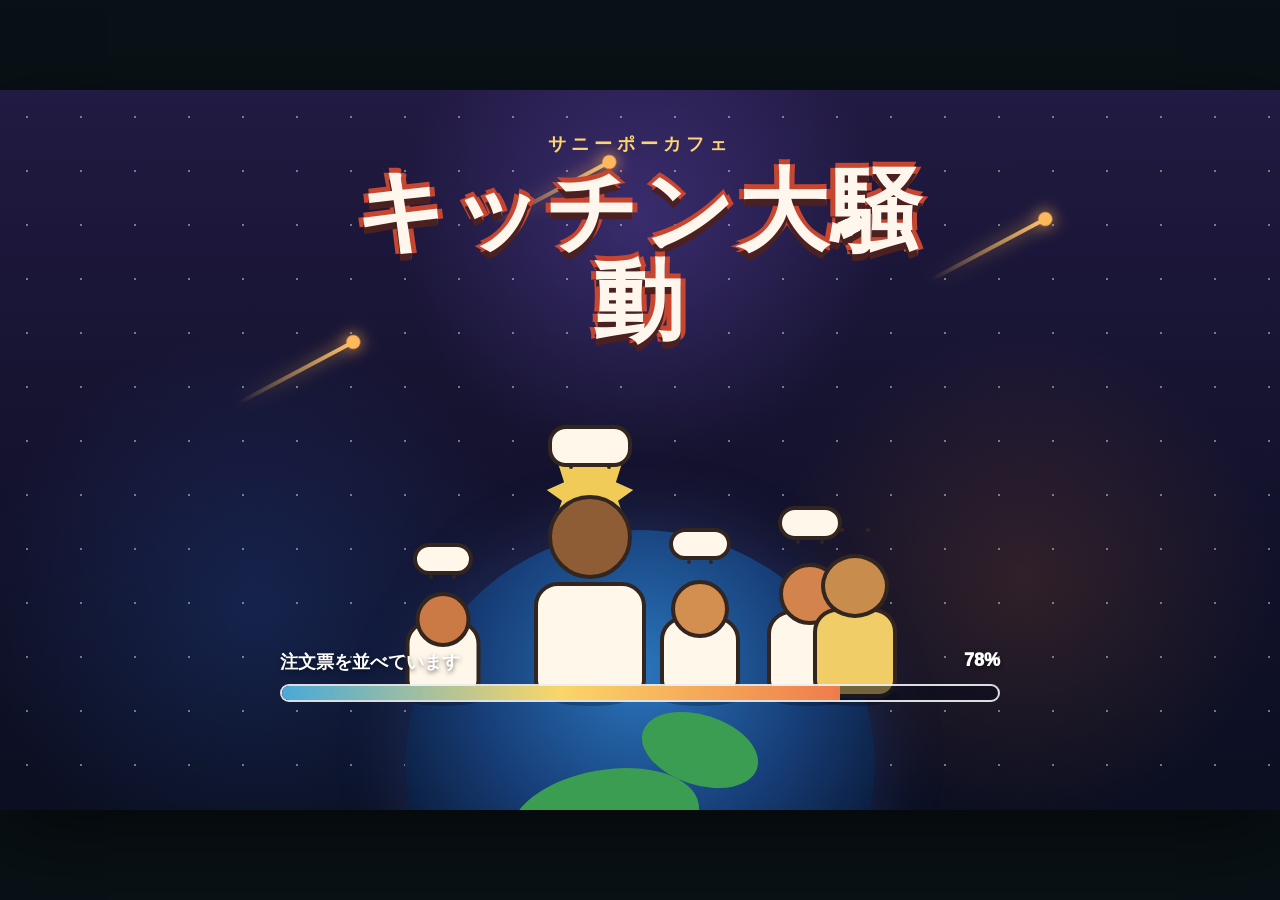
==== commit 79ce92d3: "Update index.html" ====
--- a/index.html
+++ b/index.html
@@ -3,22 +3,19 @@
 <head>
 <meta charset="UTF-8">
 <meta name="viewport" content="width=device-width,initial-scale=1,maximum-scale=1,user-scalable=no,viewport-fit=cover">
-<meta name="theme-color" content="#101820">
-<title>灶咖大亂鬥｜Kitchen Clash Café</title>
+<title>灶咖大亂鬥</title>
 
 <style>
 :root{
-  --dark:#132027;
-  --dark2:#0a1115;
+  --ink:#33251f;
   --paper:#fffaf0;
   --cream:#fff3d5;
-  --line:#33251f;
   --red:#e45a45;
   --orange:#f29a46;
   --gold:#f6c34f;
   --green:#68a96d;
-  --blue:#5ca8bc;
-  --purple:#a978d8;
+  --yellow:#e9b94f;
+  --dark:#132027;
 }
 
 *{
@@ -35,14 +32,11 @@
   width:100%;
   height:100%;
   overflow:hidden;
-  background:#0b1216;
+  background:#091116;
   touch-action:none;
-  overscroll-behavior:none;
   font-family:
     "Noto Sans TC",
-    "PingFang TC",
     "Microsoft JhengHei",
-    system-ui,
     sans-serif;
 }
 
@@ -56,15 +50,28 @@
   font:inherit;
 }
 
-#game-shell{
+#shell{
   position:relative;
-  width:min(100vw,calc(100vh * 16 / 9));
-  height:min(100vh,calc(100vw * 9 / 16));
+
+  width:min(
+    100vw,
+    calc(100vh * 16 / 9)
+  );
+
+  height:min(
+    100vh,
+    calc(100vw * 9 / 16)
+  );
+
   max-width:1280px;
   max-height:720px;
+
   overflow:hidden;
-  background:#101a20;
-  box-shadow:0 24px 70px rgba(0,0,0,.5);
+
+  background:#101820;
+
+  box-shadow:
+    0 24px 70px rgba(0,0,0,.55);
 }
 
 #game{
@@ -78,7 +85,7 @@
   inset:0;
 }
 
-.hidden{
+.hide{
   display:none !important;
 }
 
@@ -86,353 +93,701 @@
    旋轉提示
 ========================================================= */
 
-#rotate-screen{
-  z-index:1200;
+#rotate{
+  z-index:99;
+
   display:none;
   align-items:center;
   justify-content:center;
-  padding:30px;
-  background:radial-gradient(circle at center,#263a43,#0b1216 72%);
-  color:#fff;
+
+  background:#101820;
+  color:#ffffff;
+
   text-align:center;
 }
 
-.rotate-phone{
-  width:62px;
-  height:106px;
-  margin:0 auto 22px;
-  border:4px solid #fff;
-  border-radius:14px;
-  animation:phoneTurn 2s ease-in-out infinite;
-}
-
-@keyframes phoneTurn{
-  0%,25%{transform:rotate(-10deg)}
-  70%,100%{transform:rotate(80deg)}
+@media (orientation:portrait) and (max-width:900px){
+  #rotate{
+    display:flex;
+  }
 }
 
 /* =========================================================
    Loading
 ========================================================= */
 
-#loading-screen{
-  z-index:1000;
-  display:flex;
-  align-items:center;
-  justify-content:center;
+#loading{
+  z-index:30;
+
   overflow:hidden;
-  color:#fff;
+
+  color:#ffffff;
+
   background:
-    radial-gradient(circle at 75% 25%,rgba(255,194,92,.18),transparent 24%),
-    linear-gradient(180deg,#6aa8ad 0 48%,#d7b878 48% 100%);
-}
-
-.loading-scene{
+    radial-gradient(
+      circle at 50% 18%,
+      rgba(143,104,255,.26),
+      transparent 28%
+    ),
+    radial-gradient(
+      circle at 20% 72%,
+      rgba(45,124,255,.17),
+      transparent 24%
+    ),
+    radial-gradient(
+      circle at 80% 68%,
+      rgba(255,132,38,.13),
+      transparent 22%
+    ),
+    linear-gradient(
+      #211a42,
+      #15132f 48%,
+      #0b0f21
+    );
+}
+
+.stars{
   position:absolute;
   inset:0;
-}
-
-.loading-wall{
+
+  opacity:.42;
+
+  background-image:
+    radial-gradient(
+      #ffffff 1px,
+      transparent 1px
+    );
+
+  background-size:
+    54px 54px;
+}
+
+.comet{
   position:absolute;
-  inset:0 0 52% 0;
+
+  width:130px;
+  height:4px;
+
+  border-radius:99px;
+
   background:
-    linear-gradient(rgba(255,255,255,.08),rgba(255,255,255,.01)),
-    repeating-linear-gradient(90deg,transparent 0 82px,rgba(255,255,255,.08) 82px 84px),
-    repeating-linear-gradient(0deg,transparent 0 82px,rgba(255,255,255,.06) 82px 84px);
-}
-
-.loading-floor{
+    linear-gradient(
+      90deg,
+      transparent,
+      #ffc26b
+    );
+
+  filter:
+    drop-shadow(
+      0 0 8px #ffb24f
+    );
+
+  transform:
+    rotate(-28deg);
+
+  animation:
+    comet 5.5s linear infinite;
+}
+
+.comet::after{
+  content:"";
+
   position:absolute;
-  inset:48% 0 0 0;
-  background:
-    repeating-linear-gradient(90deg,transparent 0 82px,rgba(116,84,43,.12) 82px 84px),
-    repeating-linear-gradient(0deg,transparent 0 82px,rgba(116,84,43,.12) 82px 84px),
-    #d6b675;
-}
-
-.loading-counter{
-  position:absolute;
-  left:6%;
-  right:6%;
-  bottom:14%;
-  height:26%;
-  border:6px solid #38261f;
-  border-radius:26px;
-  background:linear-gradient(#f1a052 0 19%,#af5e37 19% 100%);
-  box-shadow:0 16px 0 rgba(0,0,0,.22);
-}
-
-.loading-counter::before{
-  content:"";
-  position:absolute;
-  left:2%;
-  right:2%;
+  right:-8px;
+  top:-5px;
+
+  width:14px;
+  height:14px;
+
+  border-radius:50%;
+
+  background:#ffb85c;
+}
+
+.c1{
+  top:22%;
+  left:72%;
+}
+
+.c2{
+  top:39%;
+  left:18%;
+
+  animation-delay:2s;
+}
+
+.c3{
   top:14%;
-  height:64%;
-  border-radius:18px;
-  background:#7c412f;
-  opacity:.72;
-}
-
-.loading-sign{
-  position:absolute;
-  right:9%;
-  top:10%;
-  width:300px;
-  height:94px;
-  display:flex;
-  align-items:center;
-  justify-content:center;
-  border:5px solid #38261f;
-  border-radius:22px;
-  background:#713b31;
-  color:#fff1cf;
-  font-size:24px;
-  font-weight:1000;
-  letter-spacing:.08em;
-  box-shadow:0 10px 0 rgba(0,0,0,.2);
-}
-
-.loading-brand{
-  position:absolute;
-  left:7%;
-  top:8%;
-  z-index:3;
-}
-
-.loading-brand .jp{
-  color:#ffe092;
-  font-size:15px;
-  font-weight:900;
-  letter-spacing:.28em;
-}
-
-.loading-brand h1{
-  margin-top:8px;
-  font-size:74px;
-  line-height:1;
-  letter-spacing:.07em;
-  text-shadow:0 7px 0 rgba(0,0,0,.25);
-}
-
-.loading-brand .en{
-  margin-top:11px;
-  color:#e3f2f2;
-  font-size:18px;
-  font-weight:900;
-  letter-spacing:.3em;
-}
-
-.loading-chef-wrap{
+  left:38%;
+
+  animation-delay:3.3s;
+}
+
+@keyframes comet{
+  0%{
+    opacity:0;
+
+    transform:
+      translate(
+        120px,
+        -70px
+      )
+      rotate(-28deg);
+  }
+
+  18%,
+  60%{
+    opacity:1;
+  }
+
+  100%{
+    opacity:0;
+
+    transform:
+      translate(
+        -180px,
+        130px
+      )
+      rotate(-28deg);
+  }
+}
+
+.brand{
   position:absolute;
   left:50%;
-  bottom:22%;
-  width:180px;
-  height:220px;
-  transform:translateX(-50%);
-  z-index:4;
-}
-
-.loading-chef{
+  top:42px;
+  z-index:5;
+
+  text-align:center;
+
+  transform:
+    translateX(-50%);
+}
+
+.brand small{
+  color:#ffd36d;
+
+  font-size:18px;
+  font-weight:1000;
+
+  letter-spacing:.28em;
+}
+
+.brand h1{
+  margin-top:10px;
+
+  color:#fff7ee;
+
+  font-size:90px;
+  font-weight:1000;
+  line-height:1;
+
+  letter-spacing:.04em;
+
+  text-shadow:
+    0 7px #4a2020,
+    -5px 0 #c7462f,
+    5px 0 #c7462f,
+    0 -5px #c7462f,
+    0 5px #c7462f;
+}
+
+.globe{
+  position:absolute;
+  left:50%;
+  bottom:-190px;
+
+  width:470px;
+  height:470px;
+
+  border-radius:50%;
+
+  background:
+    radial-gradient(
+      circle at 50% 30%,
+      #2a75bc,
+      #163c75 42%,
+      #08132c 76%
+    );
+
+  box-shadow:
+    0 -8px 70px rgba(90,138,255,.22);
+
+  transform:
+    translateX(-50%);
+}
+
+.globe::before,
+.globe::after{
+  content:"";
+
+  position:absolute;
+
+  border-radius:50%;
+
+  background:#3b9d52;
+}
+
+.globe::before{
+  left:105px;
+  top:240px;
+
+  width:190px;
+  height:100px;
+
+  transform:
+    rotate(-10deg);
+}
+
+.globe::after{
+  left:235px;
+  top:185px;
+
+  width:120px;
+  height:70px;
+
+  transform:
+    rotate(18deg);
+}
+
+/* =========================================================
+   Loading 人物群
+========================================================= */
+
+.cast{
+  position:absolute;
+  left:50%;
+  bottom:112px;
+  z-index:3;
+
+  width:570px;
+  height:315px;
+
+  transform:
+    translateX(-50%);
+}
+
+.char{
+  position:absolute;
+  bottom:0;
+
+  animation:
+    bob 2.6s ease-in-out infinite;
+}
+
+.shadow{
+  position:absolute;
+  left:50%;
+  bottom:-8px;
+
+  width:88px;
+  height:20px;
+
+  border-radius:50%;
+
+  background:
+    rgba(0,0,0,.25);
+
+  transform:
+    translateX(-50%);
+}
+
+.body{
   position:absolute;
   left:50%;
   bottom:0;
-  width:140px;
-  height:190px;
-  transform:translateX(-50%);
-  animation:chefIdle 1.25s ease-in-out infinite alternate;
-}
-
-@keyframes chefIdle{
-  from{transform:translateX(-50%) translateY(0)}
-  to{transform:translateX(-50%) translateY(-7px)}
-}
-
-.loading-pan{
+
+  border:
+    4px solid var(--ink);
+
+  border-radius:
+    24px 24px 18px 18px;
+
+  background:#fff8ea;
+
+  transform:
+    translateX(-50%);
+}
+
+.face{
   position:absolute;
   left:50%;
-  bottom:4px;
-  width:118px;
-  height:24px;
-  border:5px solid #38261f;
+
+  border:
+    4px solid var(--ink);
+
   border-radius:50%;
-  background:#26383c;
-  transform:translateX(-50%);
-}
-
-.loading-steam{
+
+  transform:
+    translateX(-50%);
+}
+
+.hat{
   position:absolute;
   left:50%;
-  bottom:128px;
-  width:100px;
-  height:90px;
-  transform:translateX(-50%);
-  pointer-events:none;
-}
-
-.loading-steam span{
+
+  border:
+    4px solid var(--ink);
+
+  border-radius:18px;
+
+  background:#fff8ea;
+
+  transform:
+    translateX(-50%);
+}
+
+.eye{
   position:absolute;
-  bottom:0;
-  width:16px;
+  top:12px;
+
+  width:4px;
+  height:4px;
+
+  border-radius:50%;
+
+  background:var(--ink);
+}
+
+/* 左側小廚師 */
+
+.p1{
+  left:30px;
+
+  width:115px;
+  height:135px;
+}
+
+.p1 .body{
+  width:75px;
+  height:78px;
+}
+
+.p1 .face{
+  top:29px;
+
+  width:55px;
+  height:55px;
+
+  background:#cb7a46;
+}
+
+.p1 .hat{
+  top:-20px;
+
+  width:60px;
+  height:32px;
+}
+
+.p1 .eye.l{
+  left:44px;
+}
+
+.p1 .eye.r{
+  right:44px;
+}
+
+/* 中央主廚 */
+
+.p2{
+  left:145px;
+
+  width:180px;
+  height:245px;
+
+  animation-delay:.15s;
+}
+
+.p2 .body{
+  width:112px;
+  height:116px;
+}
+
+.p2 .face{
+  top:42px;
+
+  width:84px;
+  height:84px;
+
+  background:#8f5d35;
+}
+
+.p2 .hat{
+  top:-28px;
+
+  width:84px;
   height:42px;
-  border-radius:999px;
-  background:rgba(255,255,255,.42);
-  filter:blur(2px);
-  animation:steamRise 2.1s ease-in-out infinite;
-}
-
-.loading-steam span:nth-child(1){left:15px;animation-delay:0s}
-.loading-steam span:nth-child(2){left:42px;animation-delay:.55s}
-.loading-steam span:nth-child(3){left:68px;animation-delay:1.1s}
-
-@keyframes steamRise{
-  0%{opacity:0;transform:translateY(12px) scale(.75)}
-  30%{opacity:.8}
-  100%{opacity:0;transform:translateY(-54px) scale(1.25)}
-}
-
-.loading-ingredients{
+}
+
+.p2 .eye.l{
+  left:69px;
+}
+
+.p2 .eye.r{
+  right:69px;
+}
+
+.p2::before{
+  content:"";
+
   position:absolute;
   left:50%;
-  bottom:20%;
-  width:520px;
+  top:-2px;
+
+  width:108px;
+  height:108px;
+
+  clip-path:
+    polygon(
+      50% 0,
+      62% 14%,
+      80% 10%,
+      74% 29%,
+      90% 36%,
+      76% 46%,
+      82% 64%,
+      63% 60%,
+      50% 76%,
+      37% 60%,
+      18% 64%,
+      24% 46%,
+      10% 36%,
+      26% 29%,
+      20% 10%,
+      38% 14%
+    );
+
+  background:#f1cb57;
+
+  transform:
+    translateX(-50%);
+}
+
+/* 中間小廚師 */
+
+.p3{
+  left:285px;
+
+  width:120px;
+  height:150px;
+
+  animation-delay:.3s;
+}
+
+.p3 .body{
+  width:80px;
+  height:82px;
+}
+
+.p3 .face{
+  top:32px;
+
+  width:58px;
+  height:58px;
+
+  background:#d28f4f;
+}
+
+.p3 .hat{
+  top:-20px;
+
+  width:62px;
+  height:32px;
+}
+
+.p3 .eye.l{
+  left:47px;
+}
+
+.p3 .eye.r{
+  right:47px;
+}
+
+/* 持刀廚師 */
+
+.p4{
+  left:390px;
+
+  width:130px;
+  height:170px;
+
+  animation-delay:.45s;
+}
+
+.p4 .body{
+  width:86px;
+  height:88px;
+}
+
+.p4 .face{
+  top:35px;
+
+  width:62px;
+  height:62px;
+
+  background:#d3834c;
+}
+
+.p4 .hat{
+  top:-22px;
+
+  width:64px;
+  height:34px;
+}
+
+.p4 .eye.l{
+  left:51px;
+}
+
+.p4 .eye.r{
+  right:51px;
+}
+
+/* 狗角色 */
+
+.dog{
+  right:5px;
+
+  width:130px;
+  height:182px;
+
+  animation-delay:.2s;
+}
+
+.dog .body{
+  width:84px;
   height:90px;
-  transform:translateX(-50%);
-  z-index:3;
-}
-
-.loading-token{
-  position:absolute;
-  width:72px;
-  height:72px;
-  display:flex;
-  align-items:center;
-  justify-content:center;
-  border:4px solid #3a2821;
-  border-radius:20px;
-  background:#fff2cf;
-  box-shadow:0 8px 0 rgba(91,53,32,.38);
-  animation:tokenFloat 1.8s ease-in-out infinite alternate;
-}
-
-.loading-token:nth-child(1){left:0;animation-delay:0s}
-.loading-token:nth-child(2){left:96px;animation-delay:.3s}
-.loading-token:nth-child(3){right:96px;animation-delay:.6s}
-.loading-token:nth-child(4){right:0;animation-delay:.9s}
-
-@keyframes tokenFloat{
-  to{transform:translateY(-8px)}
-}
-
-.loading-token.bun::before{
-  content:"";
-  width:42px;
-  height:25px;
-  border:3px solid #7b4a2e;
-  border-radius:14px;
-  background:#e9ad56;
-}
-
-.loading-token.lettuce::before{
-  content:"";
-  width:38px;
-  height:38px;
-  border:3px solid #3f6d42;
-  border-radius:50% 50% 45% 45%;
-  background:#6fac63;
-}
-
-.loading-token.meat::before{
-  content:"";
-  width:42px;
-  height:30px;
-  border:3px solid #743731;
-  border-radius:50%;
-  background:#d7554e;
-}
-
-.loading-token.drink::before{
-  content:"";
-  width:24px;
-  height:42px;
-  border:3px solid #6d3731;
-  clip-path:polygon(12% 0,88% 0,76% 100%,24% 100%);
-  background:#e45745;
-}
-
-.loading-progress{
+
+  background:#f0cd66;
+}
+
+.dog .face{
+  top:38px;
+
+  width:68px;
+  height:64px;
+
+  background:#c88d4d;
+}
+
+.dog .eye.l{
+  left:50px;
+}
+
+.dog .eye.r{
+  right:50px;
+}
+
+.dog .hat{
+  display:none;
+}
+
+@keyframes bob{
+  50%{
+    transform:
+      translateY(-8px);
+  }
+}
+
+/* =========================================================
+   Loading 進度
+========================================================= */
+
+.loadbox{
   position:absolute;
   left:50%;
-  bottom:4%;
-  width:min(58%,660px);
-  transform:translateX(-50%);
+  bottom:28px;
   z-index:6;
-}
-
-.loading-line{
+
+  width:720px;
+
+  text-align:center;
+
+  transform:
+    translateX(-50%);
+}
+
+.loadline{
   display:flex;
   justify-content:space-between;
+
   margin-bottom:10px;
-  color:#fff9e9;
-  font-size:15px;
-  font-weight:900;
-  text-shadow:0 2px 0 rgba(0,0,0,.35);
-}
-
-.loading-track{
+
+  font-size:18px;
+  font-weight:1000;
+
+  text-shadow:
+    0 2px 5px rgba(0,0,0,.55);
+}
+
+.track{
   height:18px;
+
   overflow:hidden;
-  border:2px solid rgba(255,255,255,.6);
+
+  border:
+    2px solid rgba(255,255,255,.86);
+
   border-radius:99px;
-  background:rgba(37,24,18,.48);
-  box-shadow:0 5px 0 rgba(0,0,0,.18);
-}
-
-#loading-bar{
-  position:relative;
+
+  background:
+    rgba(11,12,29,.54);
+}
+
+.bar{
   width:0;
   height:100%;
-  border-radius:inherit;
-  background:linear-gradient(90deg,#4fa3b8,#ffd16f,#ef7951);
-  transition:width .12s ease;
-}
-
-#loading-bar::after{
-  content:"";
-  position:absolute;
-  inset:0 auto 0 -100px;
-  width:100px;
-  background:linear-gradient(90deg,transparent,rgba(255,255,255,.72),transparent);
-  animation:shine 1.3s linear infinite;
-}
-
-@keyframes shine{
-  to{transform:translateX(760px)}
-}
-
-#enter-btn{
-  display:block;
-  min-width:230px;
-  margin:24px auto 0;
-  padding:13px 28px;
-  border:3px solid rgba(255,255,255,.72);
-  border-radius:14px;
-  background:linear-gradient(#f59c50,#cb6531);
-  box-shadow:0 8px 0 #75361f,0 18px 36px rgba(0,0,0,.3);
-  color:#fff;
-  font-size:21px;
+
+  background:
+    linear-gradient(
+      90deg,
+      #48a9d8,
+      #fbd668,
+      #ef7c4b
+    );
+
+  transition:
+    width .08s;
+}
+
+.enter{
+  visibility:hidden;
+  opacity:0;
+
+  margin-top:18px;
+  padding:13px 30px;
+
+  border:
+    3px solid #ffffff;
+
+  border-radius:16px;
+
+  background:
+    linear-gradient(
+      #f9a54c,
+      #d85d32
+    );
+
+  box-shadow:
+    0 8px #7d3322;
+
+  color:#ffffff;
+
+  font-size:22px;
   font-weight:1000;
-  letter-spacing:.1em;
+
   cursor:pointer;
-  opacity:0;
-  visibility:hidden;
-  transform:translateY(12px);
-  transition:.35s;
-}
-
-#enter-btn.visible{
+
+  transform:
+    translateY(10px);
+
+  transition:.3s;
+}
+
+.enter.show{
+  visibility:visible;
   opacity:1;
-  visibility:visible;
+
   transform:none;
 }
 
@@ -440,307 +795,252 @@
    模式選單
 ========================================================= */
 
-/* =========================================================
-   模式選單
-========================================================= */
-
-#mode-screen{
-  z-index:850;
+#menu{
+  z-index:20;
+
   display:none;
-  overflow:hidden;
-  color:#fff;
+
+  color:#ffffff;
+
   background:
-    linear-gradient(rgba(7,14,18,.68),rgba(7,14,18,.82)),
-    radial-gradient(circle at 50% 35%,rgba(95,180,197,.25),transparent 35%);
-  backdrop-filter:blur(8px);
-}
-
-.mode-header{
+    linear-gradient(
+      rgba(7,16,22,.72),
+      rgba(7,16,22,.88)
+    );
+
+  backdrop-filter:
+    blur(7px);
+}
+
+.menuhead{
   position:absolute;
   left:5%;
   right:5%;
   top:5%;
+
   display:flex;
   align-items:flex-end;
-  justify-content:flex-start;
-}
-
-.mode-header small{
-  display:block;
+  justify-content:space-between;
+}
+
+.menuhead small{
   color:#ffd27f;
-  font-size:13px;
+
   font-weight:900;
+
   letter-spacing:.25em;
 }
 
-.mode-header h2{
-  margin-top:4px;
+.menuhead h2{
+  margin-top:5px;
+
   font-size:40px;
-  letter-spacing:.06em;
-}
-
-.mode-back{
-  min-width:110px;
-  padding:10px 18px;
-  border:2px solid rgba(255,255,255,.34);
-  border-radius:12px;
-  background:rgba(255,255,255,.08);
-  color:#fff;
-  font-weight:900;
-  cursor:pointer;
-}
-
-.mode-grid{
+}
+
+.cards{
   position:absolute;
   left:50%;
   top:55%;
+
   width:1120px;
+
   display:grid;
-  grid-template-columns:repeat(4,1fr);
+
+  grid-template-columns:
+    repeat(4,1fr);
+
   gap:22px;
-  transform:translate(-50%,-50%);
-}
-
-.mode-card{
+
+  transform:
+    translate(-50%,-50%);
+}
+
+.card{
   position:relative;
+
   height:410px;
-  overflow:hidden;
-  padding:24px 22px 22px;
-  border:1px solid rgba(255,255,255,.26);
+
+  padding:24px 22px;
+
+  border:
+    1px solid rgba(255,255,255,.26);
+
   border-radius:28px;
+
   background:
-    linear-gradient(160deg,rgba(255,255,255,.22),rgba(255,255,255,.07) 48%,rgba(255,255,255,.03)),
+    linear-gradient(
+      160deg,
+      rgba(255,255,255,.22),
+      rgba(255,255,255,.07) 48%,
+      rgba(255,255,255,.03)
+    ),
     rgba(13,26,31,.46);
+
   box-shadow:
-    inset 0 1px 0 rgba(255,255,255,.34),
-    0 22px 48px rgba(0,0,0,.28);
-  backdrop-filter:blur(16px) saturate(135%);
-  transition:transform .2s ease,border-color .2s ease,box-shadow .2s ease;
-}
-
-.mode-card::before{
-  content:"";
-  position:absolute;
-  inset:-35% -20% auto;
-  height:62%;
-  opacity:.65;
-  filter:blur(5px);
-  background:radial-gradient(circle,var(--glow),transparent 68%);
-}
-
-.mode-card:hover,
-.mode-card:focus-within{
-  transform:translateY(-10px) scale(1.02);
-  border-color:rgba(255,255,255,.48);
-  box-shadow:
-    inset 0 1px 0 rgba(255,255,255,.4),
-    0 30px 64px rgba(0,0,0,.38);
-}
-
-.mode-card.story{--glow:rgba(244,140,72,.9)}
-.mode-card.online{--glow:rgba(77,166,196,.9)}
-.mode-card.event{--glow:rgba(177,101,206,.9)}
-.mode-card.dlc{--glow:rgba(239,191,80,.95)}
-
-.mode-art{
-  position:relative;
-  height:156px;
+    inset 0 1px rgba(255,255,255,.33),
+    0 22px 48px rgba(0,0,0,.32);
+
+  backdrop-filter:
+    blur(16px);
+
+  transition:.2s;
+}
+
+.card:hover{
+  transform:
+    translateY(-9px)
+    scale(1.02);
+}
+
+.card h3{
+  font-size:28px;
+}
+
+.card p{
+  margin-top:10px;
+
+  color:rgba(255,255,255,.77);
+
+  font-size:15px;
+  line-height:1.65;
+}
+
+.art{
+  height:155px;
+
+  margin-bottom:18px;
+
+  border:
+    1px solid rgba(255,255,255,.17);
+
+  border-radius:22px;
+
+  background:
+    rgba(255,255,255,.07);
+
   display:flex;
   align-items:center;
   justify-content:center;
-  margin-bottom:18px;
-  border:1px solid rgba(255,255,255,.18);
-  border-radius:22px;
-  background:linear-gradient(rgba(255,255,255,.09),rgba(255,255,255,.03));
-}
-
-.mode-icon{
-  position:relative;
+}
+
+.modeicon{
   width:104px;
   height:104px;
-  border:5px solid rgba(255,255,255,.76);
+
+  border:
+    5px solid rgba(255,255,255,.77);
+
   border-radius:28px;
-  background:linear-gradient(145deg,rgba(255,255,255,.28),rgba(255,255,255,.08));
-  box-shadow:0 16px 32px rgba(0,0,0,.22);
-}
-
-.mode-icon.story-icon::before,
-.mode-icon.story-icon::after{
-  content:"";
-  position:absolute;
-  background:#f6b65d;
-  border:4px solid #4c3026;
-  border-radius:12px;
-}
-
-.mode-icon.story-icon::before{
-  left:17px;
-  top:27px;
-  width:62px;
-  height:46px;
-}
-
-.mode-icon.story-icon::after{
-  left:36px;
-  top:14px;
-  width:28px;
-  height:24px;
-  background:#fff2d8;
-}
-
-.mode-icon.online-icon::before,
-.mode-icon.online-icon::after{
-  content:"";
-  position:absolute;
-  top:27px;
-  width:38px;
-  height:55px;
-  border:4px solid #3d302a;
-  border-radius:17px;
-}
-
-.mode-icon.online-icon::before{
-  left:13px;
-  background:#74c0d2;
-}
-
-.mode-icon.online-icon::after{
-  right:13px;
-  background:#f09a52;
-}
-
-.mode-icon.event-icon::before{
-  content:"";
-  position:absolute;
-  left:20px;
-  top:21px;
-  width:58px;
-  height:62px;
-  border:4px solid #4a2f34;
-  border-radius:16px;
-  background:linear-gradient(#cf73c4,#7f58b8);
-}
-
-.mode-icon.event-icon::after{
-  content:"";
-  position:absolute;
-  left:39px;
-  top:7px;
-  width:20px;
-  height:24px;
-  border:4px solid #4a2f34;
-  border-radius:10px 10px 0 0;
-  background:#ffd469;
-}
-
-.mode-icon.dlc-icon::before{
-  content:"";
-  position:absolute;
-  left:19px;
-  top:22px;
-  width:60px;
-  height:58px;
-  border:4px solid #493426;
-  border-radius:16px 16px 26px 26px;
-  background:linear-gradient(#f4d078,#c88c37);
-}
-
-.mode-icon.dlc-icon::after{
-  content:"+";
-  position:absolute;
-  right:5px;
-  top:0;
-  color:#fff;
-  font-size:44px;
+
+  background:
+    linear-gradient(
+      145deg,
+      rgba(255,255,255,.27),
+      rgba(255,255,255,.07)
+    );
+
+  display:flex;
+  align-items:center;
+  justify-content:center;
+
+  font-size:48px;
   font-weight:1000;
-  text-shadow:0 3px 0 rgba(0,0,0,.3);
-}
-
-.mode-tag{
-  position:absolute;
-  left:14px;
-  top:14px;
-  padding:6px 10px;
-  border:1px solid rgba(255,255,255,.24);
-  border-radius:999px;
-  background:rgba(0,0,0,.22);
-  color:#fff4d8;
-  font-size:12px;
-  font-weight:900;
-}
-
-.mode-card h3{
-  position:relative;
-  font-size:29px;
-  letter-spacing:.05em;
-}
-
-.mode-card p{
-  position:relative;
-  min-height:70px;
-  margin-top:10px;
-  color:rgba(255,255,255,.76);
-  font-size:15px;
-  font-weight:700;
-  line-height:1.65;
-}
-
-.mode-footer{
+}
+
+.footer{
   position:absolute;
   left:22px;
   right:22px;
   bottom:22px;
 }
 
-.mode-status{
+.status{
   display:flex;
-  align-items:center;
   justify-content:space-between;
+
   margin-bottom:12px;
-  color:#fff3cf;
+
+  color:#fff1c6;
+
   font-size:13px;
   font-weight:900;
 }
 
-.mode-btn{
+.modebtn{
   width:100%;
   min-height:48px;
-  border:1px solid rgba(255,255,255,.28);
+
+  border:
+    1px solid rgba(255,255,255,.26);
+
   border-radius:13px;
-  background:linear-gradient(rgba(255,255,255,.24),rgba(255,255,255,.10));
-  color:#fff;
-  font-size:16px;
+
+  background:
+    linear-gradient(
+      rgba(255,255,255,.23),
+      rgba(255,255,255,.09)
+    );
+
+  color:#ffffff;
+
   font-weight:1000;
+
   cursor:pointer;
 }
 
-.mode-btn.play{
-  background:linear-gradient(#ef8d51,#c85334);
-  box-shadow:0 6px 0 #713222;
-}
-
-.mode-btn.locked{
+.play{
+  background:
+    linear-gradient(
+      #ef8d51,
+      #c85334
+    );
+
+  box-shadow:
+    0 6px #713222;
+}
+
+.locked{
   opacity:.62;
 }
 
-.mode-toast{
+.toast{
   position:absolute;
   left:50%;
   bottom:4%;
+
   padding:10px 18px;
-  border:1px solid rgba(255,255,255,.24);
+
+  border:
+    1px solid rgba(255,255,255,.24);
+
   border-radius:12px;
-  background:rgba(8,16,20,.78);
-  color:#fff;
+
+  background:
+    rgba(8,16,20,.85);
+
+  color:#ffffff;
+
   font-weight:900;
+
   opacity:0;
-  transform:translate(-50%,12px);
-  transition:.22s;
-}
-
-.mode-toast.show{
+
+  transform:
+    translate(
+      -50%,
+      12px
+    );
+
+  transition:.2s;
+}
+
+.toast.show{
   opacity:1;
-  transform:translate(-50%,0);
+
+  transform:
+    translate(
+      -50%,
+      0
+    );
 }
 
 /* =========================================================
@@ -748,165 +1048,218 @@
 ========================================================= */
 
 .overlay{
-  z-index:1100;
+  z-index:40;
+
   display:none;
   align-items:center;
   justify-content:center;
-  background:rgba(8,14,17,.72);
-  backdrop-filter:blur(5px);
-}
-
-.overlay-card{
-  width:min(72%,650px);
-  padding:36px;
-  border:5px solid #503428;
+
+  background:
+    rgba(8,16,20,.74);
+
+  backdrop-filter:
+    blur(5px);
+}
+
+.panel{
+  width:620px;
+
+  padding:34px;
+
+  border:
+    5px solid #503428;
+
   border-radius:26px;
-  background:linear-gradient(#fff8e7,#efd09c);
-  box-shadow:0 16px 0 #281914,0 40px 90px rgba(0,0,0,.42);
+
+  background:
+    linear-gradient(
+      #fff8e7,
+      #efd09c
+    );
+
   text-align:center;
 }
 
-.overlay-card h2{
+.panel h2{
   color:#bc4e3a;
-  font-size:46px;
-}
-
-.overlay-card p{
-  margin-top:13px;
+
+  font-size:44px;
+}
+
+.panel p{
+  margin-top:12px;
+
   color:#65493a;
-  font-size:18px;
+
   font-weight:800;
-  line-height:1.7;
-}
-
-.overlay-actions{
+}
+
+.row{
   display:flex;
   justify-content:center;
+
   gap:14px;
-  margin-top:26px;
+
+  margin-top:24px;
+}
+
+.uibtn{
+  min-height:56px;
+
+  padding:12px 24px;
+
+  border:0;
+  border-radius:14px;
+
+  font-size:19px;
+  font-weight:1000;
+
+  cursor:pointer;
+}
+
+.primary{
+  color:#ffffff;
+
+  background:
+    linear-gradient(
+      #f68f51,
+      #d15a33
+    );
+
+  box-shadow:
+    0 7px #843520;
+}
+
+.secondary{
+  color:#4a3327;
+
+  background:
+    linear-gradient(
+      #ffe7ad,
+      #d6b36d
+    );
+
+  box-shadow:
+    0 7px #80613c;
 }
 
 /* =========================================================
-   觸控操作
+   手機操作
 ========================================================= */
 
-#touch-controls{
+#touch{
   position:absolute;
   inset:0;
-  z-index:500;
+  z-index:12;
+
   display:none;
+
   pointer-events:none;
 }
 
-#joystick-zone{
+.joy{
   position:absolute;
   left:1.4%;
   bottom:2.7%;
-  width:min(12.5%,122px);
-  aspect-ratio:1;
+
+  width:122px;
+  height:122px;
+
+  border:
+    4px solid rgba(255,255,255,.8);
+
+  border-radius:50%;
+
+  background:
+    rgba(20,31,36,.44);
+
   pointer-events:auto;
 }
 
-#joystick-base{
-  position:absolute;
-  inset:0;
-  border:4px solid rgba(255,255,255,.72);
-  border-radius:50%;
-  background:rgba(20,31,36,.44);
-  box-shadow:inset 0 0 0 8px rgba(255,255,255,.07);
-}
-
-#joystick-stick{
+.stick{
   position:absolute;
   left:50%;
   top:50%;
-  width:48%;
-  aspect-ratio:1;
-  border:4px solid #4a3025;
+
+  width:56px;
+  height:56px;
+
+  border:
+    4px solid #4a3025;
+
   border-radius:50%;
-  background:linear-gradient(#ffe4a8,#d89b56);
-  box-shadow:0 7px 0 rgba(70,41,29,.62);
-  transform:translate(-50%,-50%);
-}
-
-#action-buttons{
+
+  background:
+    linear-gradient(
+      #ffe4a8,
+      #d89b56
+    );
+
+  transform:
+    translate(-50%,-50%);
+}
+
+.actions{
   position:absolute;
   right:1.3%;
   bottom:3.2%;
+
   display:flex;
   align-items:flex-end;
+
   gap:12px;
+
   pointer-events:auto;
 }
 
-.action-btn{
+.act{
   display:flex;
   align-items:center;
   justify-content:center;
-  aspect-ratio:1;
-  border:4px solid rgba(255,255,255,.78);
+
+  border:
+    4px solid rgba(255,255,255,.86);
+
   border-radius:50%;
+
   font-weight:1000;
-  cursor:pointer;
-}
-
-#discard-btn{
-  width:min(7vw,66px);
-  background:linear-gradient(#ffe3a6,#c89654);
-  box-shadow:0 7px 0 #70502f;
-  color:#493021;
-  font-size:15px;
-}
-
-#interact-btn{
-  width:min(9.7vw,94px);
-  background:linear-gradient(#f47a56,#c84233);
-  box-shadow:0 8px 0 #7f2c25;
-  color:#fff;
+}
+
+.discard{
+  width:66px;
+  height:66px;
+
+  background:
+    linear-gradient(
+      #ffe3a6,
+      #c89654
+    );
+
+  box-shadow:
+    0 7px #70502f;
+}
+
+.interact{
+  width:94px;
+  height:94px;
+
+  background:
+    linear-gradient(
+      #f47a56,
+      #c84233
+    );
+
+  box-shadow:
+    0 8px #7f2c25;
+
+  color:#ffffff;
+
   font-size:19px;
 }
 
-#desktop-help{
-  position:absolute;
-  left:50%;
-  bottom:8px;
-  z-index:480;
-  padding:6px 13px;
-  border:2px solid rgba(64,43,34,.78);
-  border-radius:10px;
-  background:rgba(255,250,237,.92);
-  color:#51382c;
-  font-size:13px;
-  font-weight:900;
-  pointer-events:none;
-  transform:translateX(-50%);
-}
-
 @media (pointer:coarse){
-  #touch-controls.active{display:block}
-  #desktop-help{display:none}
-}
-
-@media (orientation:portrait) and (max-width:900px){
-  #rotate-screen{display:flex}
-}
-
-@media (max-width:900px){
-  .mode-grid{
-    width:1140px;
-    gap:14px;
-  }
-
-  .mode-card{
-    padding:20px 16px;
-  }
-
-  .mode-card h3{
-    font-size:26px;
-  }
-
-  .mode-card p{
-    font-size:13px;
+  #touch.on{
+    display:block;
   }
 }
 </style>
@@ -914,220 +1267,380 @@
 
 <body>
 
-<main id="game-shell">
-
-  <canvas id="game" width="1280" height="720"></canvas>
-
-  <section id="rotate-screen" class="screen">
+<main id="shell">
+
+  <canvas
+    id="game"
+    width="1280"
+    height="720"
+  ></canvas>
+
+  <section
+    id="rotate"
+    class="screen"
+  >
     <div>
-      <div class="rotate-phone"></div>
       <h2>請將手機轉為橫向</h2>
-      <p>橫向模式可獲得最佳遊戲體驗</p>
+      <p>橫向模式可獲得最佳體驗</p>
     </div>
   </section>
 
-  <section id="loading-screen" class="screen">
-    <div class="loading-scene">
-      <div class="loading-wall"></div>
-      <div class="loading-floor"></div>
-      <div class="loading-counter"></div>
-      <div class="loading-sign">SUNNY PAW CAFÉ</div>
+  <section
+    id="loading"
+    class="screen"
+  >
+    <div class="stars"></div>
+
+    <i class="comet c1"></i>
+    <i class="comet c2"></i>
+    <i class="comet c3"></i>
+
+    <div class="brand">
+      <small>
+        サニーポーカフェ
+      </small>
+
+      <h1>
+        キッチン大騒動
+      </h1>
     </div>
 
-    <div class="loading-brand">
-      <div class="jp">キッチン大騒動</div>
-      <h1>灶咖大亂鬥</h1>
-      <div class="en">KITCHEN CLASH CAFÉ</div>
+    <div class="globe"></div>
+
+    <div class="cast">
+
+      <div class="char p1">
+        <i class="shadow"></i>
+        <i class="hat"></i>
+        <i class="body"></i>
+        <i class="face"></i>
+        <i class="eye l"></i>
+        <i class="eye r"></i>
+      </div>
+
+      <div class="char p2">
+        <i class="shadow"></i>
+        <i class="hat"></i>
+        <i class="body"></i>
+        <i class="face"></i>
+        <i class="eye l"></i>
+        <i class="eye r"></i>
+      </div>
+
+      <div class="char p3">
+        <i class="shadow"></i>
+        <i class="hat"></i>
+        <i class="body"></i>
+        <i class="face"></i>
+        <i class="eye l"></i>
+        <i class="eye r"></i>
+      </div>
+
+      <div class="char p4">
+        <i class="shadow"></i>
+        <i class="hat"></i>
+        <i class="body"></i>
+        <i class="face"></i>
+        <i class="eye l"></i>
+        <i class="eye r"></i>
+      </div>
+
+      <div class="char dog">
+        <i class="shadow"></i>
+        <i class="body"></i>
+        <i class="face"></i>
+        <i class="eye l"></i>
+        <i class="eye r"></i>
+      </div>
+
     </div>
 
-    <div class="loading-chef-wrap">
-      <div class="loading-steam">
-        <span></span><span></span><span></span>
+    <div class="loadbox">
+
+      <div class="loadline">
+        <span id="loadmsg">
+          食材を確認しています
+        </span>
+
+        <span id="loadnum">
+          0%
+        </span>
       </div>
-      <div class="loading-pan"></div>
-      <div class="loading-chef" id="loading-chef"></div>
-    </div>
-
-    <div class="loading-ingredients" aria-hidden="true">
-      <div class="loading-token bun"></div>
-      <div class="loading-token lettuce"></div>
-      <div class="loading-token meat"></div>
-      <div class="loading-token drink"></div>
-    </div>
-
-    <div class="loading-progress">
-      <div class="loading-line">
-        <span id="loading-message">正在準備咖啡廳……</span>
-        <span id="loading-number">0%</span>
+
+      <div class="track">
+        <div
+          id="loadbar"
+          class="bar"
+        ></div>
       </div>
 
-      <div class="loading-track">
-        <div id="loading-bar"></div>
-      </div>
-
-      <button id="enter-btn" type="button">進入主選單</button>
+      <button
+        id="enter"
+        class="enter"
+      >
+        メニューへ
+      </button>
+
     </div>
   </section>
 
-
-  <section id="mode-screen" class="screen">
-    <div class="mode-header">
+  <section
+    id="menu"
+    class="screen"
+  >
+    <div class="menuhead">
       <div>
-        <small>CHOOSE YOUR MODE</small>
-        <h2>選擇營業模式</h2>
+        <small>
+          CHOOSE YOUR MODE
+        </small>
+
+        <h2>
+          選擇營業模式
+        </h2>
       </div>
     </div>
 
-    <div class="mode-grid">
-
-      <article class="mode-card story">
-        <span class="mode-tag">第一章</span>
-
-        <div class="mode-art">
-          <div class="mode-icon story-icon"></div>
+    <div class="cards">
+
+      <article class="card">
+
+        <div class="art">
+          <div class="modeicon">
+            1-1
+          </div>
         </div>
 
-        <h3>故事模式</h3>
+        <h3>
+          故事模式
+        </h3>
 
         <p>
-          經營咖啡廳、完成關卡目標，
-          逐步解鎖新餐點與全新店面。
+          經營咖啡廳並完成關卡目標，
+          逐步解鎖新餐點與店面。
         </p>
 
-        <div class="mode-footer">
-          <div class="mode-status">
+        <div class="footer">
+
+          <div class="status">
             <span>目前進度</span>
             <span>1-1</span>
           </div>
 
-          <button id="story-btn" class="mode-btn play" type="button">
+          <button
+            id="story"
+            class="modebtn play"
+          >
             進入故事
           </button>
+
         </div>
       </article>
 
-      <article class="mode-card online">
-        <span class="mode-tag">CO-OP</span>
-
-        <div class="mode-art">
-          <div class="mode-icon online-icon"></div>
+      <article class="card">
+
+        <div class="art">
+          <div class="modeicon">
+            2P
+          </div>
         </div>
 
-        <h3>連線模式</h3>
+        <h3>
+          連線模式
+        </h3>
 
         <p>
           與其他玩家組隊合作，
           一起完成高壓廚房挑戰。
         </p>
 
-        <div class="mode-footer">
-          <div class="mode-status">
+        <div class="footer">
+
+          <div class="status">
             <span>狀態</span>
             <span>開發中</span>
           </div>
 
-          <button class="mode-btn locked" data-message="連線模式目前開發中" type="button">
+          <button
+            class="modebtn locked"
+            data-msg="連線模式目前開發中"
+          >
             尚未開放
           </button>
+
         </div>
       </article>
 
-      <article class="mode-card event">
-        <span class="mode-tag">EVENT</span>
-
-        <div class="mode-art">
-          <div class="mode-icon event-icon"></div>
+      <article class="card">
+
+        <div class="art">
+          <div class="modeicon">
+            EV
+          </div>
         </div>
 
-        <h3>限時活動</h3>
+        <h3>
+          限時活動
+        </h3>
 
         <p>
           挑戰期間限定關卡，
           取得活動料理與特殊獎勵。
         </p>
 
-        <div class="mode-footer">
-          <div class="mode-status">
+        <div class="footer">
+
+          <div class="status">
             <span>活動</span>
             <span>尚未開始</span>
           </div>
 
-          <button class="mode-btn locked" data-message="目前沒有進行中的限時活動" type="button">
+          <button
+            class="modebtn locked"
+            data-msg="目前沒有進行中的限時活動"
+          >
             查看活動
           </button>
+
         </div>
       </article>
 
-      <article class="mode-card dlc">
-        <span class="mode-tag">EXTRA</span>
-
-        <div class="mode-art">
-          <div class="mode-icon dlc-icon"></div>
+      <article class="card">
+
+        <div class="art">
+          <div class="modeicon">
+            +
+          </div>
         </div>
 
-        <h3>DLC</h3>
+        <h3>
+          DLC
+        </h3>
 
         <p>
           額外店面、全新地圖，
           以及更多特殊料理內容。
         </p>
 
-        <div class="mode-footer">
-          <div class="mode-status">
+        <div class="footer">
+
+          <div class="status">
             <span>內容</span>
             <span>準備中</span>
           </div>
 
-          <button class="mode-btn locked" data-message="DLC 內容仍在準備中" type="button">
+          <button
+            class="modebtn locked"
+            data-msg="DLC 內容仍在準備中"
+          >
             查看內容
           </button>
+
         </div>
       </article>
 
     </div>
 
-    <div id="mode-toast" class="mode-toast"></div>
+    <div
+      id="toast"
+      class="toast"
+    ></div>
   </section>
 
-  <section id="pause-screen" class="screen overlay">
-    <div class="overlay-card">
-      <h2>暫停營業</h2>
-      <p>遊戲時間與訂單耐心已暫停。</p>
-
-      <div class="overlay-actions">
-        <button id="resume-btn" class="ui-btn primary" type="button">繼續營業</button>
-        <button id="pause-home-btn" class="ui-btn secondary" type="button">模式選單</button>
+  <section
+    id="pause"
+    class="screen overlay"
+  >
+    <div class="panel">
+
+      <h2>
+        暫停營業
+      </h2>
+
+      <p>
+        遊戲時間與訂單耐心已暫停。
+      </p>
+
+      <div class="row">
+
+        <button
+          id="resume"
+          class="uibtn primary"
+        >
+          繼續營業
+        </button>
+
+        <button
+          id="back"
+          class="uibtn secondary"
+        >
+          模式選單
+        </button>
+
       </div>
     </div>
   </section>
 
-  <section id="result-screen" class="screen overlay">
-    <div class="overlay-card">
-      <h2 id="result-title">營業結束</h2>
-      <p id="result-summary">今日營業告一段落。</p>
-
-      <div class="overlay-actions">
-        <button id="retry-btn" class="ui-btn primary" type="button">再玩一次</button>
-        <button id="result-home-btn" class="ui-btn secondary" type="button">模式選單</button>
+  <section
+    id="result"
+    class="screen overlay"
+  >
+    <div class="panel">
+
+      <h2 id="resultTitle">
+        營業結束
+      </h2>
+
+      <p id="resultText"></p>
+
+      <div class="row">
+
+        <button
+          id="retry"
+          class="uibtn primary"
+        >
+          再玩一次
+        </button>
+
+        <button
+          id="resultBack"
+          class="uibtn secondary"
+        >
+          模式選單
+        </button>
+
       </div>
     </div>
   </section>
 
-  <div id="touch-controls">
-    <div id="joystick-zone">
-      <div id="joystick-base">
-        <div id="joystick-stick"></div>
-      </div>
+  <div id="touch">
+
+    <div
+      id="joy"
+      class="joy"
+    >
+      <div
+        id="stick"
+        class="stick"
+      ></div>
     </div>
 
-    <div id="action-buttons">
-      <button id="discard-btn" class="action-btn" type="button">丟棄</button>
-      <button id="interact-btn" class="action-btn" type="button">互動</button>
+    <div class="actions">
+
+      <button
+        id="discard"
+        class="act discard"
+      >
+        丟棄
+      </button>
+
+      <button
+        id="interact"
+        class="act interact"
+      >
+        互動
+      </button>
+
     </div>
-  </div>
-
-  <div id="desktop-help">
-    WASD／方向鍵移動　E／空白鍵互動　Q 丟棄　Esc 暫停
   </div>
 
 </main>
@@ -1136,1020 +1649,1885 @@
 (() => {
   "use strict";
 
-  const canvas = document.getElementById("game");
-  const ctx = canvas.getContext("2d");
-
-  const loadingScreen = document.getElementById("loading-screen");
-  const modeScreen = document.getElementById("mode-screen");
-  const pauseScreen = document.getElementById("pause-screen");
-  const resultScreen = document.getElementById("result-screen");
-  const touchControls = document.getElementById("touch-controls");
-  const desktopHelp = document.getElementById("desktop-help");
+  const canvas =
+    document.getElementById("game");
+
+  const ctx =
+    canvas.getContext("2d");
 
   const W = 1280;
   const H = 720;
-  const HUD_HEIGHT = 132;
+  const HUD = 132;
   const TILE = 96;
 
+  const menu =
+    document.getElementById("menu");
+
+  const loading =
+    document.getElementById("loading");
+
+  const pause =
+    document.getElementById("pause");
+
+  const result =
+    document.getElementById("result");
+
+  const touch =
+    document.getElementById("touch");
+
   const C = {
-    outline:"#33251f",
+    ink:"#33251f",
     floor:"#d7b777",
-    floorLine:"#b48d51",
-    counterTop:"#ef9b4a",
-    counterHighlight:"#ffbd6a",
-    counterFront:"#af5d35",
-    counterInset:"#81432f",
+    line:"#b48d51",
+    top:"#ef9b4a",
+    front:"#af5d35",
+    inset:"#81432f",
     paper:"#fffaf0",
     red:"#e45b45",
     green:"#68a96d",
     yellow:"#e9b94f",
     gold:"#f5bf4c",
-    dark:"#1d3037",
-    shadow:"rgba(41,27,20,.26)"
+    dark:"#1d3037"
   };
 
-  const counterTiles = [];
-
-  for(let x = 96; x <= 1088; x += TILE){
-    counterTiles.push({x,y:HUD_HEIGHT});
+  const tiles = [];
+
+  for(
+    let tileX = 96;
+    tileX <= 1088;
+    tileX += TILE
+  ){
+    tiles.push({
+      x:tileX,
+      y:HUD
+    });
   }
 
-  for(let y = HUD_HEIGHT + TILE; y <= 420; y += TILE){
-    counterTiles.push({x:0,y});
-    counterTiles.push({x:1184,y});
+  for(
+    let tileY = HUD + TILE;
+    tileY <= 420;
+    tileY += TILE
+  ){
+    tiles.push(
+      {
+        x:0,
+        y:tileY
+      },
+      {
+        x:1184,
+        y:tileY
+      }
+    );
   }
 
-  for(let x = 400; x <= 784; x += TILE){
-    counterTiles.push({x,y:552});
+  for(
+    let tileX = 400;
+    tileX <= 784;
+    tileX += TILE
+  ){
+    tiles.push({
+      x:tileX,
+      y:552
+    });
   }
 
   const stations = [
-    {id:"bun",label:"麵包",icon:"bun",visualX:112,visualY:140,interactX:148,interactY:258},
-    {id:"lettuce",label:"生菜",icon:"lettuce",visualX:208,visualY:140,interactX:244,interactY:258},
-    {id:"meat",label:"肉排",icon:"rawMeat",visualX:304,visualY:140,interactX:340,interactY:258},
-    {id:"board",label:"砧板",icon:"board",visualX:400,visualY:140,interactX:436,interactY:258},
-    {id:"pan",label:"煎台",icon:"pan",visualX:688,visualY:140,interactX:724,interactY:258},
-    {id:"drink",label:"飲料",icon:"drink",visualX:784,visualY:140,interactX:820,interactY:258},
-    {id:"plates",label:"盤子",icon:"plate",visualX:880,visualY:140,interactX:916,interactY:258},
-    {id:"assembly",label:"組裝",icon:"assembly",visualX:12,visualY:330,interactX:120,interactY:366},
-    {id:"serve",label:"出餐",icon:"bell",visualX:1196,visualY:330,interactX:1160,interactY:366},
-    {id:"trash",label:"丟棄",icon:"trash",visualX:604,visualY:560,interactX:640,interactY:520}
+    [
+      "bun",
+      "麵包",
+      112,
+      140,
+      148,
+      258
+    ],
+    [
+      "lettuce",
+      "生菜",
+      208,
+      140,
+      244,
+      258
+    ],
+    [
+      "meat",
+      "肉排",
+      304,
+      140,
+      340,
+      258
+    ],
+    [
+      "board",
+      "砧板",
+      400,
+      140,
+      436,
+      258
+    ],
+    [
+      "pan",
+      "煎台",
+      688,
+      140,
+      724,
+      258
+    ],
+    [
+      "drink",
+      "飲料",
+      784,
+      140,
+      820,
+      258
+    ],
+    [
+      "plate",
+      "盤子",
+      880,
+      140,
+      916,
+      258
+    ],
+    [
+      "assembly",
+      "組裝",
+      12,
+      330,
+      120,
+      366
+    ],
+    [
+      "serve",
+      "出餐",
+      1196,
+      330,
+      1160,
+      366
+    ],
+    [
+      "trash",
+      "丟棄",
+      604,
+      560,
+      640,
+      520
+    ]
+  ].map(item => ({
+    id:item[0],
+    label:item[1],
+
+    visualX:item[2],
+    visualY:item[3],
+
+    interactionX:item[4],
+    interactionY:item[5]
+  }));
+
+  const recipes = [
+    {
+      name:"經典漢堡",
+      result:"burger",
+
+      ingredients:[
+        "bun",
+        "cooked"
+      ]
+    },
+    {
+      name:"生菜漢堡",
+      result:"lettuceBurger",
+
+      ingredients:[
+        "bun",
+        "lettuce",
+        "cooked"
+      ]
+    },
+    {
+      name:"冰飲",
+      result:"drink",
+
+      ingredients:[
+        "drink"
+      ]
+    }
   ];
 
-  const recipes = [
-    {name:"經典漢堡",result:"burger",ingredients:["bun","cookedMeat"]},
-    {name:"生菜漢堡",result:"lettuceBurger",ingredients:["bun","lettuce","cookedMeat"]},
-    {name:"冰飲",result:"drink",ingredients:["drink"]}
-  ];
-
   const state = {
-    screen:"mode",
     running:false,
     paused:false,
+
     time:75,
+
     score:0,
     served:0,
+
     combo:0,
     maxCombo:0,
+
     held:null,
+
     panState:"empty",
     panTimer:0,
+
     assembly:[],
+
     orders:[],
-    orderSpawn:0,
-    chef:{x:640,y:375},
+    orderSpawnTimer:0,
+
+    chef:{
+      x:640,
+      y:375
+    },
+
     keys:{},
-    joystick:{x:0,y:0},
-    nearest:null,
-    message:"依照訂單開始準備餐點",
+
+    joystick:{
+      x:0,
+      y:0
+    },
+
+    nearestStation:null,
+
+    message:
+      "依照訂單開始準備餐點",
+
     messageTimer:0,
-    last:performance.now()
+
+    lastFrame:
+      performance.now()
   };
 
-  function roundedRect(x,y,width,height,radius,fill,stroke,lineWidth=1){
+  function roundedRect(
+    x,
+    y,
+    width,
+    height,
+    radius,
+    fill,
+    stroke,
+    lineWidth = 1
+  ){
     ctx.beginPath();
-    ctx.roundRect(x,y,width,height,radius);
+
+    ctx.roundRect(
+      x,
+      y,
+      width,
+      height,
+      radius
+    );
 
     if(fill){
-      ctx.fillStyle = fill;
+      ctx.fillStyle =
+        fill;
+
       ctx.fill();
     }
 
     if(stroke){
-      ctx.strokeStyle = stroke;
-      ctx.lineWidth = lineWidth;
+      ctx.strokeStyle =
+        stroke;
+
+      ctx.lineWidth =
+        lineWidth;
+
       ctx.stroke();
     }
   }
 
-  function drawText(content,x,y,size,color,align="left",weight=700){
-    ctx.font = `${weight} ${size}px "Microsoft JhengHei", sans-serif`;
-    ctx.fillStyle = color;
-    ctx.textAlign = align;
-    ctx.textBaseline = "middle";
-    ctx.fillText(content,x,y);
+  function drawText(
+    content,
+    x,
+    y,
+    size,
+    color,
+    align = "left",
+    weight = 700
+  ){
+    ctx.font =
+      `${weight} ${size}px Microsoft JhengHei`;
+
+    ctx.fillStyle =
+      color;
+
+    ctx.textAlign =
+      align;
+
+    ctx.textBaseline =
+      "middle";
+
+    ctx.fillText(
+      content,
+      x,
+      y
+    );
   }
 
-  function drawIcon(type,x,y,scale=1){
+  function drawIcon(
+    type,
+    x,
+    y,
+    scale = .55
+  ){
     ctx.save();
-    ctx.translate(x,y);
-    ctx.scale(scale,scale);
-    ctx.strokeStyle = C.outline;
-    ctx.lineWidth = 4;
-    ctx.lineJoin = "round";
-    ctx.lineCap = "round";
+
+    ctx.translate(
+      x,
+      y
+    );
+
+    ctx.scale(
+      scale,
+      scale
+    );
+
+    ctx.strokeStyle =
+      C.ink;
+
+    ctx.lineWidth =
+      4;
+
+    ctx.lineJoin =
+      "round";
 
     if(type === "bun"){
-      ctx.fillStyle = "#e9ad56";
+      roundedRect(
+        -28,
+        -17,
+        56,
+        34,
+        14,
+        "#e9ad56",
+        C.ink,
+        4
+      );
+    }
+
+    else if(type === "lettuce"){
+      ctx.fillStyle =
+        "#6fac63";
+
       ctx.beginPath();
-      ctx.roundRect(-28,-17,56,34,14);
+
+      ctx.moveTo(
+        -25,
+        11
+      );
+
+      ctx.bezierCurveTo(
+        -22,
+        -18,
+        -8,
+        -18,
+        0,
+        -29
+      );
+
+      ctx.bezierCurveTo(
+        10,
+        -17,
+        23,
+        -18,
+        27,
+        9
+      );
+
+      ctx.bezierCurveTo(
+        12,
+        25,
+        -12,
+        25,
+        -25,
+        11
+      );
+
       ctx.fill();
       ctx.stroke();
-
-      ctx.strokeStyle = "#bd7737";
-      ctx.lineWidth = 3;
-
-      [-12,0,12].forEach(offset => {
-        ctx.beginPath();
-        ctx.moveTo(offset - 5,-6);
-        ctx.lineTo(offset + 4,4);
-        ctx.stroke();
-      });
-    }
-
-    else if(type === "lettuce"){
-      ctx.fillStyle = "#6fac63";
+    }
+
+    else if(
+      type === "meat" ||
+      type === "cooked"
+    ){
+      ctx.fillStyle =
+        type === "meat"
+          ? "#d7554e"
+          : "#80503b";
+
       ctx.beginPath();
-      ctx.moveTo(-25,11);
-      ctx.bezierCurveTo(-22,-18,-8,-18,0,-29);
-      ctx.bezierCurveTo(10,-17,23,-18,27,9);
-      ctx.bezierCurveTo(12,25,-12,25,-25,11);
+
+      ctx.ellipse(
+        0,
+        0,
+        29,
+        20,
+        -.18,
+        0,
+        Math.PI * 2
+      );
+
       ctx.fill();
       ctx.stroke();
-
-      ctx.strokeStyle = "#477d49";
-      ctx.lineWidth = 3;
+    }
+
+    else if(type === "board"){
+      roundedRect(
+        -28,
+        -21,
+        56,
+        42,
+        7,
+        "#d99b56",
+        C.ink,
+        4
+      );
+    }
+
+    else if(type === "pan"){
       ctx.beginPath();
-      ctx.moveTo(0,-23);
-      ctx.lineTo(0,18);
-      ctx.stroke();
-    }
-
-    else if(type === "rawMeat" || type === "cookedMeat"){
-      ctx.fillStyle = type === "rawMeat" ? "#d7554e" : "#80503b";
-      ctx.beginPath();
-      ctx.ellipse(0,0,29,20,-.18,0,Math.PI * 2);
+
+      ctx.arc(
+        -5,
+        -2,
+        22,
+        0,
+        Math.PI * 2
+      );
+
+      ctx.fillStyle =
+        "#2b3b40";
+
       ctx.fill();
       ctx.stroke();
 
-      ctx.strokeStyle = type === "rawMeat" ? "#f5afa5" : "#bd7f5d";
-      ctx.lineWidth = 3;
       ctx.beginPath();
-      ctx.moveTo(-15,-4);
-      ctx.bezierCurveTo(-6,-13,8,-12,15,-4);
+
+      ctx.moveTo(
+        14,
+        12
+      );
+
+      ctx.lineTo(
+        35,
+        29
+      );
+
+      ctx.lineWidth =
+        8;
+
       ctx.stroke();
     }
 
-    else if(type === "board"){
-      ctx.fillStyle = "#d99b56";
+    else if(type === "drink"){
       ctx.beginPath();
-      ctx.roundRect(-28,-21,56,42,7);
+
+      ctx.moveTo(
+        -17,
+        -23
+      );
+
+      ctx.lineTo(
+        17,
+        -23
+      );
+
+      ctx.lineTo(
+        12,
+        23
+      );
+
+      ctx.lineTo(
+        -12,
+        23
+      );
+
+      ctx.closePath();
+
+      ctx.fillStyle =
+        "#e45745";
+
       ctx.fill();
       ctx.stroke();
-
-      ctx.fillStyle = "#80563c";
+    }
+
+    else if(
+      type === "plate" ||
+      type === "assembly"
+    ){
       ctx.beginPath();
-      ctx.arc(18,0,4,0,Math.PI * 2);
-      ctx.fill();
-    }
-
-    else if(type === "pan"){
-      ctx.fillStyle = "#2b3b40";
-      ctx.beginPath();
-      ctx.arc(-5,-2,22,0,Math.PI * 2);
+
+      ctx.ellipse(
+        0,
+        3,
+        28,
+        17,
+        0,
+        0,
+        Math.PI * 2
+      );
+
+      ctx.fillStyle =
+        "#f8f3e7";
+
       ctx.fill();
       ctx.stroke();
-
+    }
+
+    else if(type === "serve"){
       ctx.beginPath();
-      ctx.moveTo(14,12);
-      ctx.lineTo(35,29);
-      ctx.lineWidth = 8;
-      ctx.stroke();
-
-      ctx.fillStyle = "#f1b944";
-      ctx.beginPath();
-      ctx.arc(-5,-2,8,0,Math.PI * 2);
-      ctx.fill();
-    }
-
-    else if(type === "drink"){
-      ctx.fillStyle = "#e45745";
-      ctx.beginPath();
-      ctx.moveTo(-17,-23);
-      ctx.lineTo(17,-23);
-      ctx.lineTo(12,23);
-      ctx.lineTo(-12,23);
+
+      ctx.moveTo(
+        -24,
+        13
+      );
+
+      ctx.quadraticCurveTo(
+        -18,
+        -23,
+        0,
+        -26
+      );
+
+      ctx.quadraticCurveTo(
+        18,
+        -23,
+        24,
+        13
+      );
+
       ctx.closePath();
+
+      ctx.fillStyle =
+        "#f3bd40";
+
       ctx.fill();
       ctx.stroke();
-
-      ctx.strokeStyle = "#fff3dd";
-      ctx.lineWidth = 5;
-      ctx.beginPath();
-      ctx.moveTo(-11,-2);
-      ctx.lineTo(12,-2);
-      ctx.stroke();
-    }
-
-    else if(type === "plate"){
-      ctx.fillStyle = "#f8f3e7";
-      ctx.beginPath();
-      ctx.ellipse(0,3,28,17,0,0,Math.PI * 2);
-      ctx.fill();
-      ctx.stroke();
-
-      ctx.beginPath();
-      ctx.arc(0,3,14,0,Math.PI * 2);
-      ctx.strokeStyle = "#9db9b8";
-      ctx.lineWidth = 3;
-      ctx.stroke();
-    }
-
-    else if(type === "assembly"){
-      drawIcon("plate",0,5,.82);
-    }
-
-    else if(type === "bell"){
-      ctx.fillStyle = "#f3bd40";
-      ctx.beginPath();
-      ctx.moveTo(-24,13);
-      ctx.quadraticCurveTo(-18,-23,0,-26);
-      ctx.quadraticCurveTo(18,-23,24,13);
-      ctx.closePath();
-      ctx.fill();
-      ctx.stroke();
-
-      ctx.fillStyle = "#7a4a29";
-      ctx.beginPath();
-      ctx.arc(0,16,5,0,Math.PI * 2);
-      ctx.fill();
     }
 
     else if(type === "trash"){
-      ctx.fillStyle = "#748789";
-      ctx.beginPath();
-      ctx.roundRect(-19,-17,38,39,4);
-      ctx.fill();
-      ctx.stroke();
-      ctx.fillRect(-24,-26,48,9);
-      ctx.strokeRect(-24,-26,48,9);
-    }
-
-    else if(type === "burger" || type === "lettuceBurger"){
-      ctx.fillStyle = "#e9ad56";
-      ctx.beginPath();
-      ctx.roundRect(-27,-23,54,19,11);
-      ctx.fill();
-      ctx.stroke();
+      roundedRect(
+        -19,
+        -17,
+        38,
+        39,
+        4,
+        "#748789",
+        C.ink,
+        4
+      );
+    }
+
+    else if(
+      type === "burger" ||
+      type === "lettuceBurger"
+    ){
+      roundedRect(
+        -27,
+        -23,
+        54,
+        19,
+        11,
+        "#e9ad56",
+        C.ink,
+        4
+      );
 
       if(type === "lettuceBurger"){
-        ctx.fillStyle = "#6fac63";
-        ctx.beginPath();
-        ctx.moveTo(-27,-5);
-        ctx.lineTo(27,-5);
-        ctx.lineTo(19,4);
-        ctx.lineTo(-19,4);
-        ctx.closePath();
-        ctx.fill();
+        ctx.fillStyle =
+          "#6fac63";
+
+        ctx.fillRect(
+          -24,
+          -3,
+          48,
+          8
+        );
       }
 
-      ctx.fillStyle = "#80503b";
-      ctx.fillRect(-23,3,46,11);
-      ctx.strokeRect(-23,3,46,11);
-
-      ctx.fillStyle = "#d89140";
-      ctx.beginPath();
-      ctx.roundRect(-26,14,52,17,8);
-      ctx.fill();
-      ctx.stroke();
+      ctx.fillStyle =
+        "#80503b";
+
+      ctx.fillRect(
+        -23,
+        5,
+        46,
+        10
+      );
+
+      ctx.strokeRect(
+        -23,
+        5,
+        46,
+        10
+      );
+
+      roundedRect(
+        -26,
+        15,
+        52,
+        17,
+        8,
+        "#d89140",
+        C.ink,
+        4
+      );
     }
 
     ctx.restore();
   }
 
-  function drawBackgroundLayer(){
-    ctx.fillStyle = C.floor;
-    ctx.fillRect(0,HUD_HEIGHT,W,H - HUD_HEIGHT);
-
-    ctx.strokeStyle = C.floorLine;
-    ctx.globalAlpha = .28;
-
-    for(let x = 0; x <= W; x += 64){
+  function drawBackground(){
+    ctx.fillStyle =
+      C.floor;
+
+    ctx.fillRect(
+      0,
+      HUD,
+      W,
+      H - HUD
+    );
+
+    ctx.strokeStyle =
+      C.line;
+
+    ctx.globalAlpha =
+      .28;
+
+    for(
+      let gridX = 0;
+      gridX <= W;
+      gridX += 64
+    ){
       ctx.beginPath();
-      ctx.moveTo(x,HUD_HEIGHT);
-      ctx.lineTo(x,H);
+
+      ctx.moveTo(
+        gridX,
+        HUD
+      );
+
+      ctx.lineTo(
+        gridX,
+        H
+      );
+
       ctx.stroke();
     }
 
-    for(let y = HUD_HEIGHT; y <= H; y += 64){
+    for(
+      let gridY = HUD;
+      gridY <= H;
+      gridY += 64
+    ){
       ctx.beginPath();
-      ctx.moveTo(0,y);
-      ctx.lineTo(W,y);
+
+      ctx.moveTo(
+        0,
+        gridY
+      );
+
+      ctx.lineTo(
+        W,
+        gridY
+      );
+
       ctx.stroke();
     }
 
-    ctx.globalAlpha = 1;
+    ctx.globalAlpha =
+      1;
   }
 
-  function drawCounterTile(tile){
-    const {x,y} = tile;
-
-    ctx.fillStyle = C.shadow;
-    ctx.beginPath();
-    ctx.roundRect(x + 7,y + 12,TILE - 3,TILE - 2,14);
-    ctx.fill();
-
-    ctx.fillStyle = C.counterFront;
-    ctx.beginPath();
-    ctx.roundRect(x,y + 22,TILE,TILE - 22,13);
-    ctx.fill();
-
-    ctx.strokeStyle = C.outline;
-    ctx.lineWidth = 5;
-    ctx.stroke();
-
-    ctx.fillStyle = C.counterInset;
-    ctx.beginPath();
-    ctx.roundRect(x + 8,y + 32,TILE - 16,TILE - 42,8);
-    ctx.fill();
-
-    ctx.fillStyle = C.counterTop;
-    ctx.beginPath();
-    ctx.roundRect(x,y,TILE,38,14);
-    ctx.fill();
-
-    ctx.strokeStyle = C.outline;
-    ctx.lineWidth = 5;
-    ctx.stroke();
-
-    ctx.fillStyle = C.counterHighlight;
-    ctx.beginPath();
-    ctx.roundRect(x + 8,y + 7,TILE - 16,11,6);
-    ctx.fill();
+  function drawCounter(
+    tile
+  ){
+    roundedRect(
+      tile.x + 7,
+      tile.y + 12,
+      TILE - 3,
+      TILE - 2,
+      14,
+      "rgba(0,0,0,.2)"
+    );
+
+    roundedRect(
+      tile.x,
+      tile.y + 22,
+      TILE,
+      TILE - 22,
+      13,
+      C.front,
+      C.ink,
+      5
+    );
+
+    roundedRect(
+      tile.x + 8,
+      tile.y + 32,
+      TILE - 16,
+      TILE - 42,
+      8,
+      C.inset
+    );
+
+    roundedRect(
+      tile.x,
+      tile.y,
+      TILE,
+      38,
+      14,
+      C.top,
+      C.ink,
+      5
+    );
+
+    roundedRect(
+      tile.x + 8,
+      tile.y + 7,
+      TILE - 16,
+      11,
+      6,
+      "#ffbd6a"
+    );
   }
 
-  function drawCounterLayer(){
-    counterTiles.forEach(drawCounterTile);
-  }
-
-  function drawStation(station){
-    const isNear = state.nearest === station.id;
-    const boxWidth = 72;
-    const boxHeight = 64;
+  function drawStation(
+    station
+  ){
+    const isNear =
+      state.nearestStation ===
+      station.id;
 
     if(isNear){
       ctx.save();
-      ctx.shadowColor = "rgba(255,216,82,.98)";
-      ctx.shadowBlur = 24;
-      roundedRect(station.visualX - 5,station.visualY - 5,boxWidth + 10,boxHeight + 10,14,"#ffe38d",null);
+
+      ctx.shadowColor =
+        "#ffd852";
+
+      ctx.shadowBlur =
+        24;
+
+      roundedRect(
+        station.visualX - 5,
+        station.visualY - 5,
+        82,
+        74,
+        14,
+        "#ffe38d"
+      );
+
       ctx.restore();
     }
 
-    roundedRect(station.visualX,station.visualY,boxWidth,boxHeight,12,"#f8dfaa",C.outline,4);
-
-    ctx.fillStyle = "#fff4d4";
+    roundedRect(
+      station.visualX,
+      station.visualY,
+      72,
+      64,
+      12,
+      "#f8dfaa",
+      C.ink,
+      4
+    );
+
+    roundedRect(
+      station.visualX + 7,
+      station.visualY + 6,
+      58,
+      46,
+      9,
+      "#fff4d4"
+    );
+
+    drawIcon(
+      station.id,
+      station.visualX + 36,
+      station.visualY + 25
+    );
+
+    drawText(
+      station.label,
+      station.visualX + 36,
+      station.visualY + 51,
+      13,
+      C.dark,
+      "center",
+      1000
+    );
+  }
+
+  function drawChef(){
+    const chefX =
+      state.chef.x;
+
+    const chefY =
+      state.chef.y;
+
+    ctx.save();
+
+    ctx.translate(
+      chefX,
+      chefY
+    );
+
+    ctx.fillStyle =
+      "rgba(0,0,0,.22)";
+
     ctx.beginPath();
-    ctx.roundRect(station.visualX + 7,station.visualY + 6,boxWidth - 14,boxHeight - 18,9);
+
+    ctx.ellipse(
+      0,
+      35,
+      31,
+      10,
+      0,
+      0,
+      Math.PI * 2
+    );
+
     ctx.fill();
 
-    drawIcon(station.icon,station.visualX + 36,station.visualY + 25,.56);
-    drawText(station.label,station.visualX + 36,station.visualY + 51,13,C.dark,"center",1000);
-
-    if(station.id === "pan" && state.panState !== "empty"){
-      const progress = state.panState === "cooking" ? 1 - state.panTimer / 3 : 1;
-
-      ctx.fillStyle = "#5b4034";
-      ctx.fillRect(station.visualX + 10,station.visualY + 56,boxWidth - 20,5);
-
-      ctx.fillStyle = state.panState === "done" ? C.green : C.gold;
-      ctx.fillRect(station.visualX + 10,station.visualY + 56,(boxWidth - 20) * progress,5);
-    }
-  }
-
-  function drawObjectLayer(){
-    stations.forEach(drawStation);
-  }
-
-  function drawChefAt(x,y,heldItem=null){
-    ctx.save();
-    ctx.translate(x,y);
-
-    ctx.fillStyle = "rgba(38,31,26,.25)";
+    roundedRect(
+      -28,
+      -15,
+      56,
+      58,
+      17,
+      "#fff8e9",
+      C.ink,
+      4
+    );
+
     ctx.beginPath();
-    ctx.ellipse(0,35,31,10,0,0,Math.PI * 2);
-    ctx.fill();
-
-    ctx.fillStyle = "#fff8e9";
-    ctx.strokeStyle = C.outline;
-    ctx.lineWidth = 4;
-
-    ctx.beginPath();
-    ctx.roundRect(-28,-15,56,58,17);
+
+    ctx.arc(
+      0,
+      -18,
+      25,
+      0,
+      Math.PI * 2
+    );
+
+    ctx.fillStyle =
+      "#c97844";
+
     ctx.fill();
     ctx.stroke();
 
-    ctx.fillStyle = "#c97844";
-    ctx.beginPath();
-    ctx.arc(0,-18,25,0,Math.PI * 2);
-    ctx.fill();
-    ctx.stroke();
-
-    ctx.fillStyle = "#fff8e9";
-    ctx.beginPath();
-    ctx.roundRect(-31,-56,62,31,13);
-    ctx.fill();
-    ctx.stroke();
-
-    ctx.fillStyle = C.red;
-    ctx.fillRect(-4,-2,8,40);
-
-    ctx.fillStyle = C.outline;
-    ctx.beginPath();
-    ctx.arc(-8,-21,3,0,Math.PI * 2);
-    ctx.fill();
-
-    ctx.beginPath();
-    ctx.arc(8,-21,3,0,Math.PI * 2);
-    ctx.fill();
-
-    if(heldItem){
-      drawIcon(heldItem,38,1,.62);
+    roundedRect(
+      -31,
+      -56,
+      62,
+      31,
+      13,
+      "#fff8e9",
+      C.ink,
+      4
+    );
+
+    ctx.fillStyle =
+      C.red;
+
+    ctx.fillRect(
+      -4,
+      -2,
+      8,
+      40
+    );
+
+    if(state.held){
+      drawIcon(
+        state.held,
+        38,
+        1,
+        .62
+      );
     }
 
     ctx.restore();
   }
 
-  function drawChefLayer(){
-    drawChefAt(state.chef.x,state.chef.y,state.held);
-  }
-
-  function patienceColor(value){
-    if(value <= 34) return C.red;
-    if(value <= 69) return C.yellow;
+  function patienceColor(
+    value
+  ){
+    if(value <= 34){
+      return C.red;
+    }
+
+    if(value <= 69){
+      return C.yellow;
+    }
+
     return C.green;
   }
 
-  function drawTicket(order,x,index){
-    const width = 176;
-    const height = 122;
-    const active = index === 0;
-
-    ctx.save();
-    ctx.shadowColor = active ? "rgba(245,191,76,.75)" : "rgba(38,29,22,.22)";
-    ctx.shadowBlur = active ? 16 : 8;
-    ctx.shadowOffsetY = 6;
-
-    ctx.fillStyle = C.paper;
-    ctx.beginPath();
-    ctx.moveTo(x,0);
-    ctx.lineTo(x + width,0);
-    ctx.lineTo(x + width,height - 12);
-
-    for(let edgeX = x + width - 12; edgeX >= x + 12; edgeX -= 12){
-      ctx.lineTo(edgeX,height - 4);
-      ctx.lineTo(edgeX - 6,height - 12);
-    }
-
-    ctx.lineTo(x,height - 12);
-    ctx.closePath();
-    ctx.fill();
-    ctx.restore();
-
-    ctx.strokeStyle = C.outline;
-    ctx.lineWidth = 4;
-    ctx.stroke();
-
-    drawIcon(order.result,x + width / 2,33,.65);
-
-    const spacing = 36;
-    const total = (order.ingredients.length - 1) * spacing;
-    const start = x + width / 2 - total / 2;
-
-    order.ingredients.forEach((ingredient,i) => {
-      drawIcon(ingredient,start + i * spacing,77,.4);
-    });
-
-    ctx.fillStyle = "#ddcfad";
-    ctx.fillRect(x + 14,99,width - 28,9);
-
-    ctx.fillStyle = patienceColor(order.patience);
-    ctx.fillRect(x + 14,99,(width - 28) * Math.max(0,order.patience) / 100,9);
+  function drawTicket(
+    order,
+    x
+  ){
+    roundedRect(
+      x,
+      0,
+      176,
+      116,
+      0,
+      C.paper,
+      C.ink,
+      4
+    );
+
+    drawIcon(
+      order.result,
+      x + 88,
+      34,
+      .65
+    );
+
+    const spacing =
+      36;
+
+    const totalWidth =
+      (
+        order.ingredients.length - 1
+      ) *
+      spacing;
+
+    const startX =
+      x +
+      88 -
+      totalWidth / 2;
+
+    order.ingredients.forEach(
+      (
+        ingredient,
+        index
+      ) => {
+        drawIcon(
+          ingredient,
+          startX +
+          index *
+          spacing,
+          77,
+          .4
+        );
+      }
+    );
+
+    ctx.fillStyle =
+      "#ddcfad";
+
+    ctx.fillRect(
+      x + 14,
+      99,
+      148,
+      9
+    );
+
+    ctx.fillStyle =
+      patienceColor(
+        order.patience
+      );
+
+    ctx.fillRect(
+      x + 14,
+      99,
+      148 *
+      Math.max(
+        0,
+        order.patience
+      ) /
+      100,
+      9
+    );
   }
 
-  function drawHudLayer(){
-    ctx.fillStyle = "#fff6df";
-    ctx.fillRect(0,0,W,HUD_HEIGHT);
-
-    ctx.fillStyle = C.dark;
-    ctx.fillRect(0,HUD_HEIGHT - 5,W,5);
-
-    const visibleOrders = state.orders.slice(0,5);
-    const ticketWidth = 176;
-    const gap = 8;
-    const totalWidth = visibleOrders.length * ticketWidth + (visibleOrders.length - 1) * gap;
-    const startX = (W - totalWidth) / 2;
-
-    visibleOrders.forEach((order,index) => {
-      drawTicket(order,startX + index * (ticketWidth + gap),index);
-    });
-
-    roundedRect(18,18,100,76,18,"rgba(255,250,240,.96)",C.outline,4);
-    drawText("分數",68,38,15,"#765444","center",900);
-    drawText(String(state.score),68,68,27,C.dark,"center",1000);
-
-    roundedRect(W - 118,18,100,76,18,"rgba(255,250,240,.96)",C.outline,4);
-    drawText("時間",W - 68,38,15,"#765444","center",900);
-    drawText(String(Math.ceil(state.time)),W - 68,68,29,C.dark,"center",1000);
+  function drawHud(){
+    ctx.fillStyle =
+      "#fff6df";
+
+    ctx.fillRect(
+      0,
+      0,
+      W,
+      HUD
+    );
+
+    ctx.fillStyle =
+      C.dark;
+
+    ctx.fillRect(
+      0,
+      HUD - 5,
+      W,
+      5
+    );
+
+    const visibleOrders =
+      state.orders.slice(
+        0,
+        5
+      );
+
+    const ticketWidth =
+      176;
+
+    const gap =
+      8;
+
+    const totalWidth =
+      visibleOrders.length *
+      ticketWidth +
+      (
+        visibleOrders.length - 1
+      ) *
+      gap;
+
+    const startX =
+      (
+        W -
+        totalWidth
+      ) /
+      2;
+
+    visibleOrders.forEach(
+      (
+        order,
+        index
+      ) => {
+        drawTicket(
+          order,
+          startX +
+          index *
+          (
+            ticketWidth +
+            gap
+          )
+        );
+      }
+    );
+
+    roundedRect(
+      18,
+      18,
+      100,
+      76,
+      18,
+      "#fffaf0",
+      C.ink,
+      4
+    );
+
+    drawText(
+      "分數",
+      68,
+      38,
+      15,
+      "#765444",
+      "center",
+      900
+    );
+
+    drawText(
+      String(
+        state.score
+      ),
+      68,
+      68,
+      27,
+      C.dark,
+      "center",
+      1000
+    );
+
+    roundedRect(
+      W - 118,
+      18,
+      100,
+      76,
+      18,
+      "#fffaf0",
+      C.ink,
+      4
+    );
+
+    drawText(
+      "時間",
+      W - 68,
+      38,
+      15,
+      "#765444",
+      "center",
+      900
+    );
+
+    drawText(
+      String(
+        Math.ceil(
+          state.time
+        )
+      ),
+      W - 68,
+      68,
+      29,
+      C.dark,
+      "center",
+      1000
+    );
   }
 
-  function drawMessageLayer(){
-    roundedRect(430,656,420,46,13,"rgba(255,250,238,.96)",C.outline,4);
-    drawText(state.message,640,679,16,C.dark,"center",1000);
+  function render(){
+    ctx.clearRect(
+      0,
+      0,
+      W,
+      H
+    );
+
+    drawBackground();
+
+    tiles.forEach(
+      drawCounter
+    );
+
+    stations.forEach(
+      drawStation
+    );
+
+    drawChef();
+    drawHud();
+
+    roundedRect(
+      430,
+      656,
+      420,
+      46,
+      13,
+      "#fffaf0",
+      C.ink,
+      4
+    );
+
+    drawText(
+      state.message,
+      640,
+      679,
+      16,
+      C.dark,
+      "center",
+      1000
+    );
   }
 
-  function drawGame(){
-    drawBackgroundLayer();
-    drawCounterLayer();
-    drawObjectLayer();
-    drawChefLayer();
-    drawHudLayer();
-    drawMessageLayer();
-  }
-
-  function drawTitleBackground(){
-    ctx.fillStyle = "#6ca5a7";
-    ctx.fillRect(0,0,W,H);
-
-    ctx.fillStyle = "#d3b57c";
-    ctx.fillRect(0,300,W,H - 300);
-
-    ctx.strokeStyle = "rgba(105,82,52,.18)";
-
-    for(let x = 0; x <= W; x += 64){
-      ctx.beginPath();
-      ctx.moveTo(x,300);
-      ctx.lineTo(x,H);
-      ctx.stroke();
-    }
-
-    for(let y = 300; y <= H; y += 64){
-      ctx.beginPath();
-      ctx.moveTo(0,y);
-      ctx.lineTo(W,y);
-      ctx.stroke();
-    }
-
-    roundedRect(730,106,450,440,18,"#e7c57e",C.outline,6);
-
-    ctx.fillStyle = "#754332";
-    ctx.fillRect(770,200,370,230);
-
-    ctx.fillStyle = "#8bc4c4";
-    ctx.fillRect(810,245,290,140);
-
-    for(let index = 0; index < 7; index++){
-      ctx.fillStyle = index % 2 === 0 ? C.red : "#fff0d0";
-      ctx.fillRect(770 + index * 53,196,53,44);
-    }
-
-    roundedRect(835,82,240,84,18,"#71392f",C.outline,5);
-    drawText("SUNNY PAW CAFÉ",955,125,25,"#fff2cf","center",1000);
-    drawChefAt(950,520);
-  }
-
-  function render(){
-    ctx.clearRect(0,0,W,H);
-
-    if(state.screen === "game"){
-      drawGame();
-    }
-    else{
-      drawTitleBackground();
-    }
-  }
-
-  function showOnly(screen){
-    modeScreen.style.display = screen === "mode" ? "block" : "none";
-    pauseScreen.style.display = "none";
-    resultScreen.style.display = "none";
-
-    if(screen !== "game"){
-      touchControls.classList.remove("active");
-      desktopHelp.style.display = "none";
-    }
-
-    state.screen = screen;
-    render();
-  }
-
-  function showModeToast(message){
-    const toast = document.getElementById("mode-toast");
-    toast.textContent = message;
-    toast.classList.add("show");
-
-    clearTimeout(showModeToast.timer);
-
-    showModeToast.timer = setTimeout(() => {
-      toast.classList.remove("show");
-    },1600);
-  }
-
   function addOrder(){
-    const recipe = recipes[Math.floor(Math.random() * recipes.length)];
+    const recipe =
+      recipes[
+        Math.floor(
+          Math.random() *
+          recipes.length
+        )
+      ];
 
     state.orders.push({
       ...recipe,
-      id:Date.now() + Math.random(),
       patience:100
     });
   }
 
-  function setMessage(text,duration=1.5){
-    state.message = text;
-    state.messageTimer = duration;
+  function setMessage(
+    text,
+    duration = 1.5
+  ){
+    state.message =
+      text;
+
+    state.messageTimer =
+      duration;
   }
 
+  function getNearestStation(){
+    let nearest =
+      null;
+
+    let nearestDistance =
+      Infinity;
+
+    stations.forEach(station => {
+      const distance =
+        Math.hypot(
+          state.chef.x -
+          station.interactionX,
+
+          state.chef.y -
+          station.interactionY
+        );
+
+      if(distance < nearestDistance){
+        nearestDistance =
+          distance;
+
+        nearest =
+          station;
+      }
+    });
+
+    return nearestDistance <= 72
+      ? nearest
+      : null;
+  }
+
+  function interact(){
+    if(
+      !state.running ||
+      state.paused
+    ){
+      return;
+    }
+
+    const station =
+      getNearestStation();
+
+    if(!station){
+      setMessage(
+        "請再靠近工作台"
+      );
+
+      return;
+    }
+
+    if(
+      [
+        "bun",
+        "lettuce",
+        "meat",
+        "drink"
+      ].includes(station.id)
+    ){
+      if(state.held){
+        setMessage(
+          "手上已經有物品"
+        );
+
+        return;
+      }
+
+      state.held =
+        station.id;
+
+      setMessage(
+        `已拿取${station.label}`
+      );
+
+      return;
+    }
+
+    if(station.id === "pan"){
+      if(
+        state.held === "meat" &&
+        state.panState === "empty"
+      ){
+        state.held =
+          null;
+
+        state.panState =
+          "cooking";
+
+        state.panTimer =
+          3;
+
+        setMessage(
+          "肉排開始烹調"
+        );
+      }
+
+      else if(
+        state.panState === "done" &&
+        !state.held
+      ){
+        state.held =
+          "cooked";
+
+        state.panState =
+          "empty";
+
+        setMessage(
+          "已拿起熟肉排"
+        );
+      }
+
+      else{
+        setMessage(
+          state.panState === "cooking"
+            ? "肉排仍在烹調"
+            : "需要先放入生肉排"
+        );
+      }
+
+      return;
+    }
+
+    if(station.id === "assembly"){
+      if(
+        ![
+          "bun",
+          "lettuce",
+          "cooked"
+        ].includes(state.held)
+      ){
+        setMessage(
+          "請放入可組裝食材"
+        );
+
+        return;
+      }
+
+      state.assembly.push(
+        state.held
+      );
+
+      state.held =
+        null;
+
+      const ingredientSet =
+        new Set(
+          state.assembly
+        );
+
+      if(
+        ingredientSet.has("bun") &&
+        ingredientSet.has("cooked")
+      ){
+        state.held =
+          ingredientSet.has("lettuce")
+            ? "lettuceBurger"
+            : "burger";
+
+        state.assembly =
+          [];
+
+        setMessage(
+          "漢堡組裝完成"
+        );
+      }
+      else{
+        setMessage(
+          "食材已放上組裝台"
+        );
+      }
+
+      return;
+    }
+
+    if(station.id === "serve"){
+      const currentOrder =
+        state.orders[0];
+
+      if(
+        currentOrder &&
+        state.held ===
+        currentOrder.result
+      ){
+        const earnedScore =
+          Math.round(
+            140 +
+            currentOrder.patience +
+            state.combo * 25
+          );
+
+        state.score +=
+          earnedScore;
+
+        state.served +=
+          1;
+
+        state.combo +=
+          1;
+
+        state.maxCombo =
+          Math.max(
+            state.maxCombo,
+            state.combo
+          );
+
+        state.held =
+          null;
+
+        state.orders.shift();
+
+        addOrder();
+
+        setMessage(
+          `出餐成功 +${earnedScore}`
+        );
+      }
+      else{
+        state.combo =
+          0;
+
+        state.score =
+          Math.max(
+            0,
+            state.score - 40
+          );
+
+        setMessage(
+          "餐點與目前訂單不符"
+        );
+      }
+
+      return;
+    }
+
+    if(station.id === "trash"){
+      discard();
+    }
+  }
+
+  function discard(){
+    if(
+      state.held ||
+      state.assembly.length
+    ){
+      state.held =
+        null;
+
+      state.assembly =
+        [];
+
+      setMessage(
+        "已丟棄目前內容"
+      );
+    }
+    else{
+      setMessage(
+        "目前沒有可丟棄的內容"
+      );
+    }
+  }
+
   function startGame(){
-    Object.assign(state,{
-      screen:"game",
-      running:true,
-      paused:false,
-      time:75,
-      score:0,
-      served:0,
-      combo:0,
-      maxCombo:0,
-      held:null,
-      panState:"empty",
-      panTimer:0,
-      assembly:[],
-      orders:[],
-      orderSpawn:0,
-      chef:{x:640,y:375},
-      nearest:null,
-      message:"依照訂單開始準備餐點",
-      messageTimer:0,
-      last:performance.now()
-    });
-
-    titleScreen.style.display = "none";
-    modeScreen.style.display = "none";
-    pauseScreen.style.display = "none";
-    resultScreen.style.display = "none";
+    Object.assign(
+      state,
+      {
+        running:true,
+        paused:false,
+
+        time:75,
+
+        score:0,
+        served:0,
+
+        combo:0,
+        maxCombo:0,
+
+        held:null,
+
+        panState:"empty",
+        panTimer:0,
+
+        assembly:[],
+
+        orders:[],
+        orderSpawnTimer:0,
+
+        chef:{
+          x:640,
+          y:375
+        },
+
+        nearestStation:null,
+
+        message:
+          "依照訂單開始準備餐點",
+
+        messageTimer:0,
+
+        lastFrame:
+          performance.now()
+      }
+    );
+
+    menu.style.display =
+      "none";
+
+    result.style.display =
+      "none";
+
+    pause.style.display =
+      "none";
 
     addOrder();
     addOrder();
     addOrder();
 
-    touchControls.classList.add("active");
-    desktopHelp.style.display = "";
-
-    requestAnimationFrame(gameLoop);
+    touch.classList.add(
+      "on"
+    );
+
+    requestAnimationFrame(
+      gameLoop
+    );
   }
 
-  function getNearestStation(){
-    let best = null;
-    let distance = Infinity;
-
-    stations.forEach(station => {
-      const currentDistance = Math.hypot(
-        state.chef.x - station.interactX,
-        state.chef.y - station.interactY
-      );
-
-      if(currentDistance < distance){
-        distance = currentDistance;
-        best = station;
+  function update(
+    deltaTime
+  ){
+    let movementX =
+      state.joystick.x;
+
+    let movementY =
+      state.joystick.y;
+
+    if(
+      state.keys.ArrowLeft ||
+      state.keys.a
+    ){
+      movementX -=
+        1;
+    }
+
+    if(
+      state.keys.ArrowRight ||
+      state.keys.d
+    ){
+      movementX +=
+        1;
+    }
+
+    if(
+      state.keys.ArrowUp ||
+      state.keys.w
+    ){
+      movementY -=
+        1;
+    }
+
+    if(
+      state.keys.ArrowDown ||
+      state.keys.s
+    ){
+      movementY +=
+        1;
+    }
+
+    const movementLength =
+      Math.hypot(
+        movementX,
+        movementY
+      );
+
+    if(movementLength > 1){
+      movementX /=
+        movementLength;
+
+      movementY /=
+        movementLength;
+    }
+
+    state.chef.x =
+      Math.max(
+        110,
+        Math.min(
+          1170,
+          state.chef.x +
+          movementX *
+          250 *
+          deltaTime
+        )
+      );
+
+    state.chef.y =
+      Math.max(
+        250,
+        Math.min(
+          535,
+          state.chef.y +
+          movementY *
+          250 *
+          deltaTime
+        )
+      );
+
+    state.nearestStation =
+      getNearestStation()?.id ||
+      null;
+
+    state.time -=
+      deltaTime;
+
+    state.orderSpawnTimer +=
+      deltaTime;
+
+    state.orders.forEach(
+      (
+        order,
+        index
+      ) => {
+        order.patience -=
+          deltaTime *
+          (
+            index === 0
+              ? 4.1
+              : 2
+          );
       }
-    });
-
-    return distance <= 72 ? best : null;
+    );
+
+    if(
+      state.orders[0]
+        ?.patience <= 0
+    ){
+      state.orders.shift();
+
+      state.score =
+        Math.max(
+          0,
+          state.score - 60
+        );
+
+      addOrder();
+
+      setMessage(
+        "客人等不及離開了"
+      );
+    }
+
+    if(
+      state.orderSpawnTimer >= 9 &&
+      state.orders.length < 5
+    ){
+      state.orderSpawnTimer =
+        0;
+
+      addOrder();
+    }
+
+    if(
+      state.panState === "cooking"
+    ){
+      state.panTimer -=
+        deltaTime;
+
+      if(state.panTimer <= 0){
+        state.panState =
+          "done";
+
+        state.panTimer =
+          0;
+
+        setMessage(
+          "肉排烹調完成"
+        );
+      }
+    }
+
+    if(state.messageTimer > 0){
+      state.messageTimer -=
+        deltaTime;
+
+      if(state.messageTimer <= 0){
+        state.message =
+          state.held
+            ? "前往下一個工作台繼續處理"
+            : "依照訂單拿取需要的食材";
+      }
+    }
   }
 
-  function interact(){
-    if(!state.running || state.paused) return;
-
-    const station = getNearestStation();
-
-    if(!station){
-      setMessage("請再靠近工作台");
+  function endGame(){
+    state.running =
+      false;
+
+    touch.classList.remove(
+      "on"
+    );
+
+    document
+      .getElementById(
+        "resultTitle"
+      )
+      .textContent =
+        state.score >= 1000
+          ? "今日營業成功"
+          : "營業結束";
+
+    document
+      .getElementById(
+        "resultText"
+      )
+      .textContent =
+        `總分 ${state.score}｜完成訂單 ${state.served}｜最高連擊 ${state.maxCombo}`;
+
+    result.style.display =
+      "flex";
+  }
+
+  function gameLoop(
+    currentTime
+  ){
+    if(!state.running){
       return;
     }
 
-    if(["bun","lettuce","meat","drink"].includes(station.id)){
-      if(state.held){
-        setMessage("手上已經有物品");
+    const deltaTime =
+      Math.min(
+        .033,
+        (
+          currentTime -
+          state.lastFrame
+        ) /
+        1000
+      );
+
+    state.lastFrame =
+      currentTime;
+
+    if(!state.paused){
+      update(
+        deltaTime
+      );
+
+      if(state.time <= 0){
+        state.time =
+          0;
+
+        endGame();
+        render();
+
         return;
       }
-
-      state.held = station.id === "meat" ? "rawMeat" : station.id;
-      setMessage(`已拿取${station.label}`);
-      return;
-    }
-
-    if(station.id === "pan"){
-      if(state.held === "rawMeat" && state.panState === "empty"){
-        state.held = null;
-        state.panState = "cooking";
-        state.panTimer = 3;
-        setMessage("肉排開始烹調");
+    }
+
+    render();
+
+    requestAnimationFrame(
+      gameLoop
+    );
+  }
+
+  window.addEventListener(
+    "keydown",
+    event => {
+      state.keys[event.key] =
+        true;
+
+      if(
+        [
+          "ArrowUp",
+          "ArrowDown",
+          "ArrowLeft",
+          "ArrowRight",
+          " ",
+          "e",
+          "E",
+          "q",
+          "Q"
+        ].includes(event.key)
+      ){
+        event.preventDefault();
       }
-      else if(state.panState === "done" && !state.held){
-        state.held = "cookedMeat";
-        state.panState = "empty";
-        setMessage("已拿起熟肉排");
+
+      if(
+        (
+          event.key === "e" ||
+          event.key === "E" ||
+          event.key === " "
+        ) &&
+        !event.repeat
+      ){
+        interact();
       }
-      else if(state.panState === "cooking"){
-        setMessage("肉排仍在烹調");
+
+      if(
+        (
+          event.key === "q" ||
+          event.key === "Q"
+        ) &&
+        !event.repeat
+      ){
+        discard();
       }
-      else{
-        setMessage("需要先放入生肉排");
+
+      if(
+        event.key === "Escape" &&
+        state.running &&
+        !state.paused
+      ){
+        state.paused =
+          true;
+
+        pause.style.display =
+          "flex";
       }
-
-      return;
-    }
-
-    if(station.id === "assembly"){
-      if(!["bun","lettuce","cookedMeat"].includes(state.held)){
-        setMessage("請放入可組裝食材");
-        return;
-      }
-
-      state.assembly.push(state.held);
-      state.held = null;
-
-      const set = new Set(state.assembly);
-
-      if(set.has("bun") && set.has("cookedMeat")){
-        state.held = set.has("lettuce") ? "lettuceBurger" : "burger";
-        state.assembly = [];
-        setMessage("漢堡組裝完成");
-      }
-      else{
-        setMessage("食材已放上組裝台");
-      }
-
-      return;
-    }
-
-    if(station.id === "serve"){
-      const currentOrder = state.orders[0];
-
-      if(currentOrder && state.held === currentOrder.result){
-        const earnedScore = Math.round(
-          140 +
-          currentOrder.patience +
-          state.combo * 25
-        );
-
-        state.score += earnedScore;
-        state.served += 1;
-        state.combo += 1;
-        state.maxCombo = Math.max(state.maxCombo,state.combo);
-        state.held = null;
-        state.orders.shift();
-
-        addOrder();
-        setMessage(`出餐成功 +${earnedScore}`);
-      }
-      else{
-        state.combo = 0;
-        state.score = Math.max(0,state.score - 40);
-        setMessage("餐點與目前訂單不符");
-      }
-
-      return;
-    }
-
-    if(station.id === "trash"){
-      discard();
-      return;
-    }
-
-    if(station.id === "board"){
-      setMessage("本關食材不需要切割");
-      return;
-    }
-
-    if(station.id === "plates"){
-      setMessage("盤子已備妥");
-    }
-  }
-
-  function discard(){
-    if(state.held || state.assembly.length){
-      state.held = null;
-      state.assembly = [];
-      setMessage("已丟棄目前內容");
-    }
-    else{
-      setMessage("目前沒有可丟棄的內容");
-    }
-  }
-
-  function updateMovement(deltaTime){
-    let movementX = state.joystick.x;
-    let movementY = state.joystick.y;
-
-    if(state.keys.ArrowLeft || state.keys.a || state.keys.A) movementX -= 1;
-    if(state.keys.ArrowRight || state.keys.d || state.keys.D) movementX += 1;
-    if(state.keys.ArrowUp || state.keys.w || state.keys.W) movementY -= 1;
-    if(state.keys.ArrowDown || state.keys.s || state.keys.S) movementY += 1;
-
-    const movementLength = Math.hypot(movementX,movementY);
-
-    if(movementLength > 1){
-      movementX /= movementLength;
-      movementY /= movementLength;
-    }
-
-    const speed = 250;
-
-    state.chef.x = Math.max(
-      110,
-      Math.min(
-        1170,
-        state.chef.x + movementX * speed * deltaTime
-      )
-    );
-
-    state.chef.y = Math.max(
-      250,
-      Math.min(
-        535,
-        state.chef.y + movementY * speed * deltaTime
-      )
-    );
-
-    state.nearest = getNearestStation()?.id || null;
-  }
-
-  function updateOrders(deltaTime){
-    state.time -= deltaTime;
-    state.orderSpawn += deltaTime;
-
-    state.orders.forEach((order,index) => {
-      order.patience -= deltaTime * (index === 0 ? 4.1 : 2);
-    });
-
-    if(state.orders[0]?.patience <= 0){
-      state.orders.shift();
-      state.combo = 0;
-      state.score = Math.max(0,state.score - 60);
-      addOrder();
-      setMessage("客人等不及離開了");
-    }
-
-    if(state.orderSpawn >= 9 && state.orders.length < 5){
-      state.orderSpawn = 0;
-      addOrder();
-    }
-  }
-
-  function updateCooking(deltaTime){
-    if(state.panState !== "cooking") return;
-
-    state.panTimer -= deltaTime;
-
-    if(state.panTimer <= 0){
-      state.panState = "done";
-      state.panTimer = 0;
-      setMessage("肉排烹調完成");
-    }
-  }
-
-  function endGame(){
-    state.running = false;
-    touchControls.classList.remove("active");
-    desktopHelp.style.display = "none";
-
-    document.getElementById("result-title").textContent =
-      state.score >= 1000
-        ? "今日營業成功"
-        : "營業結束";
-
-    document.getElementById("result-summary").textContent =
-      `總分 ${state.score}｜完成訂單 ${state.served}｜最高連擊 ${state.maxCombo}`;
-
-    resultScreen.style.display = "flex";
-  }
-
-  function gameLoop(currentTime){
-    if(!state.running) return;
-
-    const deltaTime = Math.min(
-      .033,
-      (currentTime - state.last) / 1000
-    );
-
-    state.last = currentTime;
-
-    if(!state.paused){
-      updateMovement(deltaTime);
-      updateOrders(deltaTime);
-      updateCooking(deltaTime);
-
-      if(state.messageTimer > 0){
-        state.messageTimer -= deltaTime;
-
-        if(state.messageTimer <= 0){
-          state.message =
-            state.held
-              ? "前往下一個工作台繼續處理"
-              : "依照訂單拿取需要的食材";
-        }
-      }
-
-      if(state.time <= 0){
-        state.time = 0;
-        endGame();
-        render();
-        return;
-      }
-    }
-
-    render();
-    requestAnimationFrame(gameLoop);
-  }
-
-  window.addEventListener("keydown",event => {
-    state.keys[event.key] = true;
-
-    if([
-      "ArrowUp",
-      "ArrowDown",
-      "ArrowLeft",
-      "ArrowRight",
-      " ",
-      "e",
-      "E",
-      "q",
-      "Q"
-    ].includes(event.key)){
-      event.preventDefault();
-    }
-
-    if(
-      (event.key === "e" || event.key === "E" || event.key === " ") &&
-      !event.repeat
-    ){
-      interact();
-    }
-
-    if(
-      (event.key === "q" || event.key === "Q") &&
-      !event.repeat
-    ){
-      discard();
-    }
-
-    if(
-      event.key === "Escape" &&
-      state.running &&
-      !state.paused
-    ){
-      state.paused = true;
-      pauseScreen.style.display = "flex";
-    }
-  });
-
-  window.addEventListener("keyup",event => {
-    state.keys[event.key] = false;
-  });
-
-  const joystickZone = document.getElementById("joystick-zone");
-  const joystickStick = document.getElementById("joystick-stick");
-
-  let joystickPointer = null;
-
-  function moveJoystick(event){
-    const rect = joystickZone.getBoundingClientRect();
-    const centerX = rect.left + rect.width / 2;
-    const centerY = rect.top + rect.height / 2;
-
-    let deltaX = event.clientX - centerX;
-    let deltaY = event.clientY - centerY;
-
-    const maximum = rect.width * .28;
-    const distance = Math.hypot(deltaX,deltaY);
+    }
+  );
+
+  window.addEventListener(
+    "keyup",
+    event => {
+      state.keys[event.key] =
+        false;
+    }
+  );
+
+  const joystick =
+    document.getElementById("joy");
+
+  const joystickStick =
+    document.getElementById("stick");
+
+  let joystickPointer =
+    null;
+
+  function moveJoystick(
+    event
+  ){
+    const rect =
+      joystick.getBoundingClientRect();
+
+    const centerX =
+      rect.left +
+      rect.width / 2;
+
+    const centerY =
+      rect.top +
+      rect.height / 2;
+
+    const maximum =
+      rect.width * .28;
+
+    let deltaX =
+      event.clientX -
+      centerX;
+
+    let deltaY =
+      event.clientY -
+      centerY;
+
+    const distance =
+      Math.hypot(
+        deltaX,
+        deltaY
+      );
 
     if(distance > maximum){
-      deltaX = deltaX / distance * maximum;
-      deltaY = deltaY / distance * maximum;
-    }
-
-    state.joystick.x = deltaX / maximum;
-    state.joystick.y = deltaY / maximum;
+      deltaX =
+        deltaX /
+        distance *
+        maximum;
+
+      deltaY =
+        deltaY /
+        distance *
+        maximum;
+    }
+
+    state.joystick.x =
+      deltaX /
+      maximum;
+
+    state.joystick.y =
+      deltaY /
+      maximum;
 
     joystickStick.style.transform =
       `translate(
@@ -2159,121 +3537,291 @@
   }
 
   function resetJoystick(){
-    joystickPointer = null;
-    state.joystick.x = 0;
-    state.joystick.y = 0;
-    joystickStick.style.transform = "translate(-50%,-50%)";
+    joystickPointer =
+      null;
+
+    state.joystick = {
+      x:0,
+      y:0
+    };
+
+    joystickStick.style.transform =
+      "translate(-50%,-50%)";
   }
 
-  joystickZone.addEventListener("pointerdown",event => {
-    joystickPointer = event.pointerId;
-    joystickZone.setPointerCapture(event.pointerId);
-    moveJoystick(event);
-  });
-
-  joystickZone.addEventListener("pointermove",event => {
-    if(event.pointerId === joystickPointer){
-      moveJoystick(event);
-    }
-  });
-
-  joystickZone.addEventListener("pointerup",resetJoystick);
-  joystickZone.addEventListener("pointercancel",resetJoystick);
-
-  document.getElementById("interact-btn").addEventListener("pointerdown",event => {
-    event.preventDefault();
-    interact();
-  });
-
-  document.getElementById("discard-btn").addEventListener("pointerdown",event => {
-    event.preventDefault();
-    discard();
-  });
-
-  document.getElementById("story-btn").addEventListener("click",startGame);
-
-  document.querySelectorAll(".mode-btn.locked").forEach(button => {
-    button.addEventListener("click",() => {
-      showModeToast(button.dataset.message);
+  joystick.addEventListener(
+    "pointerdown",
+    event => {
+      joystickPointer =
+        event.pointerId;
+
+      joystick.setPointerCapture(
+        joystickPointer
+      );
+
+      moveJoystick(
+        event
+      );
+    }
+  );
+
+  joystick.addEventListener(
+    "pointermove",
+    event => {
+      if(
+        event.pointerId ===
+        joystickPointer
+      ){
+        moveJoystick(
+          event
+        );
+      }
+    }
+  );
+
+  joystick.addEventListener(
+    "pointerup",
+    resetJoystick
+  );
+
+  joystick.addEventListener(
+    "pointercancel",
+    resetJoystick
+  );
+
+  document
+    .getElementById(
+      "interact"
+    )
+    .addEventListener(
+      "pointerdown",
+      event => {
+        event.preventDefault();
+
+        interact();
+      }
+    );
+
+  document
+    .getElementById(
+      "discard"
+    )
+    .addEventListener(
+      "pointerdown",
+      event => {
+        event.preventDefault();
+
+        discard();
+      }
+    );
+
+  document
+    .getElementById(
+      "story"
+    )
+    .addEventListener(
+      "click",
+      startGame
+    );
+
+  document
+    .querySelectorAll(
+      ".locked"
+    )
+    .forEach(button => {
+      button.addEventListener(
+        "click",
+        () => {
+          const toast =
+            document.getElementById(
+              "toast"
+            );
+
+          toast.textContent =
+            button.dataset.msg;
+
+          toast.classList.add(
+            "show"
+          );
+
+          clearTimeout(
+            toast.timer
+          );
+
+          toast.timer =
+            setTimeout(() => {
+              toast.classList.remove(
+                "show"
+              );
+            },1600);
+        }
+      );
     });
-  });
-
-  document.getElementById("help-btn").addEventListener("click",() => {
-    alert(
-      "選擇故事模式後進入廚房。依照訂單拿取食材，肉排需要放到煎台烹調，完成後送到組裝台，最後前往出餐口。"
-    );
-  });
-
-  document.getElementById("resume-btn").addEventListener("click",() => {
-    state.paused = false;
-    pauseScreen.style.display = "none";
-    state.last = performance.now();
-  });
-
-  document.getElementById("pause-home-btn").addEventListener("click",() => {
-    state.running = false;
-    showOnly("mode");
-  });
-
-  document.getElementById("retry-btn").addEventListener("click",startGame);
-
-  document.getElementById("result-home-btn").addEventListener("click",() => {
-    state.running = false;
-    showOnly("mode");
-  });
-
-  function drawLoadingChef(){
-    const chef = document.getElementById("loading-chef");
-
-    chef.innerHTML = `
-      <svg viewBox="0 0 110 150" width="110" height="150" aria-hidden="true">
-        <ellipse cx="55" cy="137" rx="32" ry="9" fill="rgba(0,0,0,.25)"/>
-        <rect x="27" y="62" width="56" height="67" rx="18" fill="#fff8e9" stroke="#33251f" stroke-width="5"/>
-        <circle cx="55" cy="54" r="24" fill="#c97844" stroke="#33251f" stroke-width="5"/>
-        <rect x="23" y="16" width="64" height="31" rx="13" fill="#fff8e9" stroke="#33251f" stroke-width="5"/>
-        <rect x="51" y="76" width="8" height="47" fill="#e45b45"/>
-        <circle cx="47" cy="52" r="3" fill="#33251f"/>
-        <circle cx="63" cy="52" r="3" fill="#33251f"/>
-      </svg>
-    `;
+
+  document
+    .getElementById(
+      "resume"
+    )
+    .addEventListener(
+      "click",
+      () => {
+        state.paused =
+          false;
+
+        pause.style.display =
+          "none";
+
+        state.lastFrame =
+          performance.now();
+      }
+    );
+
+  document
+    .getElementById(
+      "back"
+    )
+    .addEventListener(
+      "click",
+      () => {
+        state.running =
+          false;
+
+        touch.classList.remove(
+          "on"
+        );
+
+        pause.style.display =
+          "none";
+
+        menu.style.display =
+          "block";
+      }
+    );
+
+  document
+    .getElementById(
+      "retry"
+    )
+    .addEventListener(
+      "click",
+      startGame
+    );
+
+  document
+    .getElementById(
+      "resultBack"
+    )
+    .addEventListener(
+      "click",
+      () => {
+        state.running =
+          false;
+
+        result.style.display =
+          "none";
+
+        menu.style.display =
+          "block";
+      }
+    );
+
+  let loadingReady =
+    false;
+
+  async function boot(){
+    const loadingSteps = [
+      "食材を確認しています",
+      "調理器具を準備しています",
+      "キッチンを整えています",
+      "注文票を並べています",
+      "まもなく開店です"
+    ];
+
+    for(
+      let progress = 0;
+      progress <= 100;
+      progress += 2
+    ){
+      document
+        .getElementById(
+          "loadbar"
+        )
+        .style
+        .width =
+          `${progress}%`;
+
+      document
+        .getElementById(
+          "loadnum"
+        )
+        .textContent =
+          `${progress}%`;
+
+      document
+        .getElementById(
+          "loadmsg"
+        )
+        .textContent =
+          loadingSteps[
+            Math.min(
+              4,
+              Math.floor(
+                progress / 21
+              )
+            )
+          ];
+
+      await new Promise(resolve => {
+        setTimeout(
+          resolve,
+          progress < 70
+            ? 24
+            : 34
+        );
+      });
+    }
+
+    loadingReady =
+      true;
+
+    document
+      .getElementById(
+        "loadmsg"
+      )
+      .textContent =
+        "準備完了";
+
+    document
+      .getElementById(
+        "enter"
+      )
+      .classList
+      .add(
+        "show"
+      );
   }
 
-  async function boot(){
-    drawLoadingChef();
-
-    const steps = [
-      "清點今日食材",
-      "預熱煎台設備",
-      "整理飲料與餐具",
-      "確認今日訂單",
-      "準備開始營業"
-    ];
-
-    for(let progress = 0; progress <= 100; progress += 2){
-      document.getElementById("loading-bar").style.width = `${progress}%`;
-      document.getElementById("loading-number").textContent = `${progress}%`;
-      document.getElementById("loading-message").textContent =
-        steps[Math.min(steps.length - 1,Math.floor(progress / 21))];
-
-      await new Promise(resolve => {
-        setTimeout(resolve,progress < 70 ? 24 : 34);
-      });
-    }
-
-    document.getElementById("loading-message").textContent = "準備完成";
-    document.getElementById("enter-btn").classList.add("visible");
-  }
-
-  document.getElementById("enter-btn").addEventListener("click",() => {
-    loadingScreen.style.display = "none";
-    showOnly("mode");
-  });
-
-  modeScreen.style.display = "none";
-  desktopHelp.style.display = "none";
-
+  document
+    .getElementById(
+      "enter"
+    )
+    .addEventListener(
+      "click",
+      () => {
+        if(!loadingReady){
+          return;
+        }
+
+        loading.style.display =
+          "none";
+
+        menu.style.display =
+          "block";
+      }
+    );
+
+  boot();
   render();
-  boot();
 })();
 </script>
 
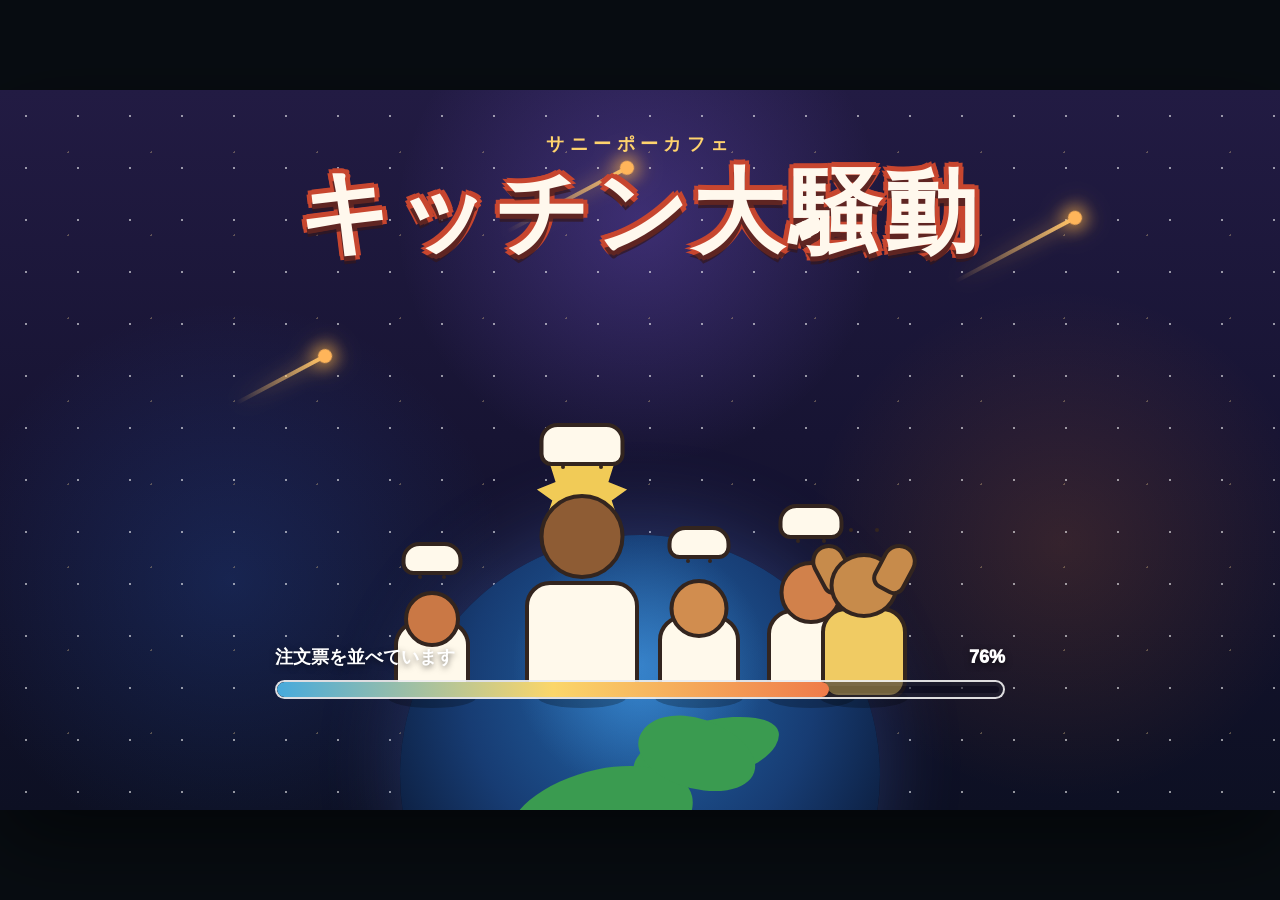
==== commit d45b81fb: "Update index.html" ====
--- a/index.html
+++ b/index.html
@@ -2,14 +2,20 @@
 <html lang="zh-Hant">
 <head>
 <meta charset="UTF-8">
-<meta name="viewport" content="width=device-width,initial-scale=1,maximum-scale=1,user-scalable=no,viewport-fit=cover">
+
+<meta
+  name="viewport"
+  content="width=device-width,initial-scale=1,maximum-scale=1,user-scalable=no,viewport-fit=cover"
+>
+
+<meta name="theme-color" content="#0b1022">
+
 <title>灶咖大亂鬥</title>
 
 <style>
 :root{
   --ink:#33251f;
   --paper:#fffaf0;
-  --cream:#fff3d5;
   --red:#e45a45;
   --orange:#f29a46;
   --gold:#f6c34f;
@@ -22,6 +28,7 @@
   box-sizing:border-box;
   margin:0;
   padding:0;
+
   user-select:none;
   -webkit-user-select:none;
   -webkit-tap-highlight-color:transparent;
@@ -31,53 +38,78 @@
 body{
   width:100%;
   height:100%;
+
   overflow:hidden;
-  background:#091116;
+
+  background:#080d12;
+
   touch-action:none;
+  overscroll-behavior:none;
+
   font-family:
     "Noto Sans TC",
+    "PingFang TC",
     "Microsoft JhengHei",
     sans-serif;
 }
 
 body{
-  display:flex;
-  align-items:center;
-  justify-content:center;
+  position:fixed;
+  inset:0;
 }
 
 button{
   font:inherit;
 }
 
-#shell{
-  position:relative;
-
-  width:min(
-    100vw,
-    calc(100vh * 16 / 9)
-  );
-
-  height:min(
-    100vh,
-    calc(100vw * 9 / 16)
-  );
-
-  max-width:1280px;
-  max-height:720px;
+/* =========================================================
+   裝置可視區
+========================================================= */
+
+#viewport{
+  position:fixed;
+
+  left:env(safe-area-inset-left);
+  right:env(safe-area-inset-right);
+  top:env(safe-area-inset-top);
+  bottom:env(safe-area-inset-bottom);
 
   overflow:hidden;
 
+  background:#080d12;
+}
+
+/* =========================================================
+   固定 1280 × 720 邏輯舞台
+
+   不直接使用 vw / vh 改變內容尺寸。
+   所有畫面由 JavaScript 統一縮放。
+========================================================= */
+
+#stage{
+  position:absolute;
+  left:50%;
+  top:50%;
+
+  width:1280px;
+  height:720px;
+
+  overflow:hidden;
+
   background:#101820;
 
+  transform-origin:center center;
+  will-change:transform;
+
   box-shadow:
-    0 24px 70px rgba(0,0,0,.55);
+    0 30px 80px rgba(0,0,0,.55);
 }
 
 #game{
   display:block;
-  width:100%;
-  height:100%;
+
+  width:1280px;
+  height:720px;
 }
 
 .screen{
@@ -85,29 +117,60 @@
   inset:0;
 }
 
-.hide{
-  display:none !important;
-}
-
 /* =========================================================
-   旋轉提示
+   直向提示
 ========================================================= */
 
-#rotate{
-  z-index:99;
+#rotate-screen{
+  position:fixed;
+  inset:0;
+  z-index:9999;
 
   display:none;
   align-items:center;
   justify-content:center;
 
-  background:#101820;
+  padding:30px;
+
+  background:
+    radial-gradient(
+      circle at center,
+      #283d46,
+      #091116 72%
+    );
+
   color:#ffffff;
 
   text-align:center;
 }
 
+.rotate-phone{
+  width:62px;
+  height:106px;
+
+  margin:0 auto 22px;
+
+  border:4px solid #ffffff;
+  border-radius:15px;
+
+  animation:
+    rotatePhone 2s ease-in-out infinite;
+}
+
+@keyframes rotatePhone{
+  0%,
+  25%{
+    transform:rotate(-10deg);
+  }
+
+  70%,
+  100%{
+    transform:rotate(80deg);
+  }
+}
+
 @media (orientation:portrait) and (max-width:900px){
-  #rotate{
+  #rotate-screen{
     display:flex;
   }
 }
@@ -116,8 +179,8 @@
    Loading
 ========================================================= */
 
-#loading{
-  z-index:30;
+#loading-screen{
+  z-index:1000;
 
   overflow:hidden;
 
@@ -126,67 +189,89 @@
   background:
     radial-gradient(
       circle at 50% 18%,
-      rgba(143,104,255,.26),
+      rgba(143,104,255,.28),
       transparent 28%
     ),
     radial-gradient(
-      circle at 20% 72%,
+      circle at 18% 68%,
       rgba(45,124,255,.17),
       transparent 24%
     ),
     radial-gradient(
-      circle at 80% 68%,
-      rgba(255,132,38,.13),
+      circle at 83% 63%,
+      rgba(255,132,38,.14),
       transparent 22%
     ),
     linear-gradient(
-      #211a42,
-      #15132f 48%,
-      #0b0f21
-    );
-}
-
-.stars{
+      180deg,
+      #221b43,
+      #171433 48%,
+      #0d1023
+    );
+}
+
+.loading-stars{
   position:absolute;
   inset:0;
 
-  opacity:.42;
+  opacity:.58;
 
   background-image:
     radial-gradient(
-      #ffffff 1px,
+      rgba(255,255,255,.95) 1px,
       transparent 1px
     );
 
   background-size:
-    54px 54px;
+    52px 52px;
+}
+
+.loading-stars::after{
+  content:"";
+
+  position:absolute;
+  inset:0;
+
+  opacity:.55;
+
+  background-image:
+    radial-gradient(
+      rgba(255,222,151,.9) 1px,
+      transparent 1px
+    );
+
+  background-position:
+    27px 21px;
+
+  background-size:
+    83px 83px;
 }
 
 .comet{
   position:absolute;
 
-  width:130px;
+  width:135px;
   height:4px;
 
-  border-radius:99px;
+  border-radius:999px;
 
   background:
     linear-gradient(
       90deg,
       transparent,
-      #ffc26b
+      #ffc66d
     );
 
   filter:
     drop-shadow(
-      0 0 8px #ffb24f
+      0 0 9px rgba(255,185,80,.9)
     );
 
   transform:
     rotate(-28deg);
 
   animation:
-    comet 5.5s linear infinite;
+    cometMove 6s linear infinite;
 }
 
 .comet::after{
@@ -201,41 +286,43 @@
 
   border-radius:50%;
 
-  background:#ffb85c;
-}
-
-.c1{
+  background:#ffb55a;
+
+  box-shadow:
+    0 0 18px rgba(255,175,64,.9);
+}
+
+.comet.one{
+  left:74%;
   top:22%;
-  left:72%;
-}
-
-.c2{
-  top:39%;
+}
+
+.comet.two{
   left:18%;
+  top:40%;
+
+  width:100px;
 
   animation-delay:2s;
 }
 
-.c3{
-  top:14%;
-  left:38%;
-
-  animation-delay:3.3s;
-}
-
-@keyframes comet{
+.comet.three{
+  left:39%;
+  top:15%;
+
+  animation-delay:3.5s;
+}
+
+@keyframes cometMove{
   0%{
     opacity:0;
 
     transform:
-      translate(
-        120px,
-        -70px
-      )
+      translate(120px,-70px)
       rotate(-28deg);
   }
 
-  18%,
+  15%,
   60%{
     opacity:1;
   }
@@ -244,144 +331,167 @@
     opacity:0;
 
     transform:
-      translate(
-        -180px,
-        130px
-      )
+      translate(-190px,135px)
       rotate(-28deg);
   }
 }
 
-.brand{
+.loading-title{
   position:absolute;
   left:50%;
   top:42px;
   z-index:5;
 
+  width:1000px;
+
   text-align:center;
 
   transform:
     translateX(-50%);
 }
 
-.brand small{
+.loading-title small{
   color:#ffd36d;
 
   font-size:18px;
   font-weight:1000;
 
-  letter-spacing:.28em;
-}
-
-.brand h1{
+  letter-spacing:.3em;
+}
+
+.loading-title h1{
   margin-top:10px;
 
-  color:#fff7ee;
-
-  font-size:90px;
+  color:#fff8ed;
+
+  font-size:92px;
   font-weight:1000;
   line-height:1;
 
-  letter-spacing:.04em;
+  letter-spacing:.05em;
 
   text-shadow:
-    0 7px #4a2020,
+    0 8px 0 rgba(51,23,29,.7),
     -5px 0 #c7462f,
     5px 0 #c7462f,
     0 -5px #c7462f,
-    0 5px #c7462f;
-}
-
-.globe{
+    0 5px #c7462f,
+    -4px -4px #c7462f,
+    4px -4px #c7462f,
+    -4px 4px #c7462f,
+    4px 4px #c7462f;
+}
+
+/* =========================================================
+   Loading 地球
+========================================================= */
+
+.loading-globe{
   position:absolute;
   left:50%;
-  bottom:-190px;
-
-  width:470px;
-  height:470px;
+  bottom:-205px;
+
+  width:480px;
+  height:480px;
 
   border-radius:50%;
 
   background:
     radial-gradient(
-      circle at 50% 30%,
-      #2a75bc,
-      #163c75 42%,
-      #08132c 76%
+      circle at 50% 27%,
+      rgba(84,175,255,.42),
+      transparent 30%
+    ),
+    radial-gradient(
+      circle at 50% 32%,
+      #2367aa,
+      #173c73 43%,
+      #09152f 77%
     );
 
   box-shadow:
-    0 -8px 70px rgba(90,138,255,.22);
+    0 -12px 80px rgba(94,142,255,.27);
 
   transform:
     translateX(-50%);
 }
 
-.globe::before,
-.globe::after{
+.loading-globe::before{
   content:"";
 
   position:absolute;
-
-  border-radius:50%;
-
-  background:#3b9d52;
-}
-
-.globe::before{
   left:105px;
-  top:240px;
+  top:235px;
 
   width:190px;
   height:100px;
 
+  border-radius:
+    54% 46% 52% 48% /
+    55% 46% 54% 45%;
+
+  background:#3a9b50;
+
   transform:
-    rotate(-10deg);
-}
-
-.globe::after{
-  left:235px;
-  top:185px;
+    rotate(-12deg);
+
+  box-shadow:
+    118px -45px 0 -20px #3a9b50,
+    42px 43px 0 -19px #2f8242;
+}
+
+.loading-globe::after{
+  content:"";
+
+  position:absolute;
+  left:237px;
+  top:184px;
 
   width:120px;
   height:70px;
 
+  border-radius:
+    48% 52% 56% 44% /
+    54% 48% 52% 46%;
+
+  background:#3a9b50;
+
   transform:
-    rotate(18deg);
+    rotate(19deg);
 }
 
 /* =========================================================
-   Loading 人物群
+   Loading 角色群
 ========================================================= */
 
-.cast{
+.loading-cast{
   position:absolute;
   left:50%;
-  bottom:112px;
-  z-index:3;
-
-  width:570px;
-  height:315px;
+  bottom:111px;
+  z-index:4;
+
+  width:580px;
+  height:322px;
 
   transform:
     translateX(-50%);
 }
 
-.char{
+.loading-character{
   position:absolute;
   bottom:0;
 
   animation:
-    bob 2.6s ease-in-out infinite;
-}
-
-.shadow{
+    characterBob 2.7s ease-in-out infinite;
+}
+
+.loading-character .shadow{
   position:absolute;
   left:50%;
-  bottom:-8px;
+  bottom:-9px;
 
   width:88px;
-  height:20px;
+  height:21px;
 
   border-radius:50%;
 
@@ -392,7 +502,7 @@
     translateX(-50%);
 }
 
-.body{
+.loading-character .body{
   position:absolute;
   left:50%;
   bottom:0;
@@ -401,15 +511,15 @@
     4px solid var(--ink);
 
   border-radius:
-    24px 24px 18px 18px;
-
-  background:#fff8ea;
+    25px 25px 18px 18px;
+
+  background:#fff9eb;
 
   transform:
     translateX(-50%);
 }
 
-.face{
+.loading-character .face{
   position:absolute;
   left:50%;
 
@@ -422,24 +532,25 @@
     translateX(-50%);
 }
 
-.hat{
+.loading-character .hat{
   position:absolute;
   left:50%;
 
   border:
     4px solid var(--ink);
 
-  border-radius:18px;
-
-  background:#fff8ea;
+  border-radius:
+    18px 18px 12px 12px;
+
+  background:#fff9eb;
 
   transform:
     translateX(-50%);
 }
 
-.eye{
+.loading-character .eye{
   position:absolute;
-  top:12px;
+  top:13px;
 
   width:4px;
   height:4px;
@@ -449,93 +560,89 @@
   background:var(--ink);
 }
 
-/* 左側小廚師 */
-
-.p1{
-  left:30px;
-
-  width:115px;
-  height:135px;
-}
-
-.p1 .body{
-  width:75px;
-  height:78px;
-}
-
-.p1 .face{
+.character-one{
+  left:23px;
+
+  width:118px;
+  height:137px;
+}
+
+.character-one .body{
+  width:76px;
+  height:79px;
+}
+
+.character-one .face{
   top:29px;
 
-  width:55px;
-  height:55px;
-
-  background:#cb7a46;
-}
-
-.p1 .hat{
+  width:56px;
+  height:56px;
+
+  background:#ca7845;
+}
+
+.character-one .hat{
   top:-20px;
 
-  width:60px;
-  height:32px;
-}
-
-.p1 .eye.l{
-  left:44px;
-}
-
-.p1 .eye.r{
-  right:44px;
-}
-
-/* 中央主廚 */
-
-.p2{
-  left:145px;
-
-  width:180px;
-  height:245px;
-
-  animation-delay:.15s;
-}
-
-.p2 .body{
-  width:112px;
-  height:116px;
-}
-
-.p2 .face{
+  width:61px;
+  height:33px;
+}
+
+.character-one .eye.left{
+  left:45px;
+}
+
+.character-one .eye.right{
+  right:45px;
+}
+
+.character-two{
+  left:140px;
+
+  width:184px;
+  height:247px;
+
+  animation-delay:.2s;
+}
+
+.character-two .body{
+  width:114px;
+  height:118px;
+}
+
+.character-two .face{
   top:42px;
 
-  width:84px;
-  height:84px;
-
-  background:#8f5d35;
-}
-
-.p2 .hat{
-  top:-28px;
-
-  width:84px;
-  height:42px;
-}
-
-.p2 .eye.l{
-  left:69px;
-}
-
-.p2 .eye.r{
-  right:69px;
-}
-
-.p2::before{
+  width:85px;
+  height:85px;
+
+  background:#8e5c34;
+}
+
+.character-two .hat{
+  top:-29px;
+
+  width:85px;
+  height:43px;
+}
+
+.character-two .eye.left{
+  left:71px;
+}
+
+.character-two .eye.right{
+  right:71px;
+}
+
+.character-two::before{
   content:"";
 
   position:absolute;
   left:50%;
   top:-2px;
 
-  width:108px;
-  height:108px;
+  width:110px;
+  height:110px;
 
   clip-path:
     polygon(
@@ -543,15 +650,15 @@
       62% 14%,
       80% 10%,
       74% 29%,
-      90% 36%,
-      76% 46%,
-      82% 64%,
+      91% 36%,
+      77% 46%,
+      83% 64%,
       63% 60%,
-      50% 76%,
+      50% 77%,
       37% 60%,
-      18% 64%,
-      24% 46%,
-      10% 36%,
+      17% 64%,
+      23% 46%,
+      9% 36%,
       26% 29%,
       20% 10%,
       38% 14%
@@ -561,128 +668,191 @@
 
   transform:
     translateX(-50%);
-}
-
-/* 中間小廚師 */
-
-.p3{
-  left:285px;
-
-  width:120px;
-  height:150px;
-
-  animation-delay:.3s;
-}
-
-.p3 .body{
-  width:80px;
-  height:82px;
-}
-
-.p3 .face{
-  top:32px;
-
-  width:58px;
-  height:58px;
-
-  background:#d28f4f;
-}
-
-.p3 .hat{
+
+  filter:
+    drop-shadow(
+      0 5px 0 rgba(80,52,23,.35)
+    );
+}
+
+.character-three{
+  left:288px;
+
+  width:122px;
+  height:153px;
+
+  animation-delay:.38s;
+}
+
+.character-three .body{
+  width:82px;
+  height:84px;
+}
+
+.character-three .face{
+  top:33px;
+
+  width:59px;
+  height:59px;
+
+  background:#d18d4f;
+}
+
+.character-three .hat{
   top:-20px;
 
-  width:62px;
-  height:32px;
-}
-
-.p3 .eye.l{
-  left:47px;
-}
-
-.p3 .eye.r{
-  right:47px;
-}
-
-/* 持刀廚師 */
-
-.p4{
-  left:390px;
-
-  width:130px;
-  height:170px;
-
-  animation-delay:.45s;
-}
-
-.p4 .body{
+  width:63px;
+  height:33px;
+}
+
+.character-three .eye.left{
+  left:48px;
+}
+
+.character-three .eye.right{
+  right:48px;
+}
+
+.character-four{
+  left:394px;
+
+  width:134px;
+  height:173px;
+
+  animation-delay:.52s;
+}
+
+.character-four .body{
+  width:88px;
+  height:90px;
+}
+
+.character-four .face{
+  top:35px;
+
+  width:63px;
+  height:63px;
+
+  background:#d1814b;
+}
+
+.character-four .hat{
+  top:-22px;
+
+  width:65px;
+  height:35px;
+}
+
+.character-four .eye.left{
+  left:52px;
+}
+
+.character-four .eye.right{
+  right:52px;
+}
+
+.character-four::after{
+  content:"";
+
+  position:absolute;
+  right:7px;
+  top:58px;
+
+  width:17px;
+  height:77px;
+
+  border:
+    4px solid var(--ink);
+
+  border-radius:10px;
+
+  background:
+    linear-gradient(
+      #f5f5f5,
+      #d7d7d7
+    );
+
+  transform:
+    rotate(29deg);
+}
+
+.character-dog{
+  right:0;
+
+  width:132px;
+  height:184px;
+
+  animation-delay:.13s;
+}
+
+.character-dog .body{
   width:86px;
-  height:88px;
-}
-
-.p4 .face{
-  top:35px;
-
-  width:62px;
-  height:62px;
-
-  background:#d3834c;
-}
-
-.p4 .hat{
-  top:-22px;
-
-  width:64px;
-  height:34px;
-}
-
-.p4 .eye.l{
+  height:92px;
+
+  background:#f0cb63;
+}
+
+.character-dog .face{
+  top:38px;
+
+  width:69px;
+  height:65px;
+
+  background:#c78b4b;
+}
+
+.character-dog .hat{
+  display:none;
+}
+
+.character-dog .eye.left{
   left:51px;
 }
 
-.p4 .eye.r{
+.character-dog .eye.right{
   right:51px;
 }
 
-/* 狗角色 */
-
-.dog{
-  right:5px;
-
-  width:130px;
-  height:182px;
-
-  animation-delay:.2s;
-}
-
-.dog .body{
-  width:84px;
-  height:90px;
-
-  background:#f0cd66;
-}
-
-.dog .face{
-  top:38px;
-
-  width:68px;
-  height:64px;
-
-  background:#c88d4d;
-}
-
-.dog .eye.l{
-  left:50px;
-}
-
-.dog .eye.r{
-  right:50px;
-}
-
-.dog .hat{
-  display:none;
-}
-
-@keyframes bob{
+.character-dog::before,
+.character-dog::after{
+  content:"";
+
+  position:absolute;
+  top:28px;
+
+  width:27px;
+  height:43px;
+
+  border:
+    4px solid var(--ink);
+
+  border-radius:
+    18px 18px 12px 12px;
+
+  background:#c78b4b;
+}
+
+.character-dog::before{
+  left:17px;
+
+  transform:
+    rotate(-28deg);
+}
+
+.character-dog::after{
+  right:17px;
+
+  transform:
+    rotate(28deg);
+}
+
+@keyframes characterBob{
+  0%,
+  100%{
+    transform:
+      translateY(0);
+  }
+
   50%{
     transform:
       translateY(-8px);
@@ -693,13 +863,13 @@
    Loading 進度
 ========================================================= */
 
-.loadbox{
+.loading-progress{
   position:absolute;
   left:50%;
   bottom:28px;
-  z-index:6;
-
-  width:720px;
+  z-index:8;
+
+  width:730px;
 
   text-align:center;
 
@@ -707,84 +877,127 @@
     translateX(-50%);
 }
 
-.loadline{
+.loading-status{
   display:flex;
+  align-items:center;
   justify-content:space-between;
 
-  margin-bottom:10px;
+  margin-bottom:11px;
+
+  color:#ffffff;
 
   font-size:18px;
   font-weight:1000;
 
   text-shadow:
-    0 2px 5px rgba(0,0,0,.55);
-}
-
-.track{
-  height:18px;
+    0 2px 6px rgba(0,0,0,.55);
+}
+
+.loading-track{
+  height:19px;
 
   overflow:hidden;
 
   border:
     2px solid rgba(255,255,255,.86);
 
-  border-radius:99px;
+  border-radius:999px;
 
   background:
-    rgba(11,12,29,.54);
-}
-
-.bar{
+    rgba(10,11,28,.54);
+
+  box-shadow:
+    inset 0 0 0 4px
+    rgba(255,255,255,.05);
+}
+
+#loading-bar{
+  position:relative;
+
   width:0;
   height:100%;
+
+  border-radius:inherit;
 
   background:
     linear-gradient(
       90deg,
-      #48a9d8,
-      #fbd668,
-      #ef7c4b
+      #47aadc,
+      #fbd66a,
+      #ef7b4a
     );
 
   transition:
-    width .08s;
-}
-
-.enter{
+    width .08s linear;
+}
+
+#loading-bar::after{
+  content:"";
+
+  position:absolute;
+  inset:0 auto 0 -120px;
+
+  width:120px;
+
+  background:
+    linear-gradient(
+      90deg,
+      transparent,
+      rgba(255,255,255,.75),
+      transparent
+    );
+
+  animation:
+    loadingShine 1.35s linear infinite;
+}
+
+@keyframes loadingShine{
+  to{
+    transform:
+      translateX(850px);
+  }
+}
+
+#enter-button{
   visibility:hidden;
   opacity:0;
 
-  margin-top:18px;
-  padding:13px 30px;
+  min-width:240px;
+
+  margin-top:19px;
+  padding:14px 30px;
 
   border:
-    3px solid #ffffff;
+    3px solid rgba(255,255,255,.9);
 
   border-radius:16px;
 
   background:
     linear-gradient(
-      #f9a54c,
+      #f9a54d,
       #d85d32
     );
 
   box-shadow:
-    0 8px #7d3322;
+    0 8px 0 #7d3322,
+    0 18px 30px rgba(0,0,0,.28);
 
   color:#ffffff;
 
   font-size:22px;
   font-weight:1000;
 
+  letter-spacing:.08em;
+
   cursor:pointer;
 
   transform:
-    translateY(10px);
+    translateY(12px);
 
   transition:.3s;
 }
 
-.enter.show{
+#enter-button.visible{
   visibility:visible;
   opacity:1;
 
@@ -795,49 +1008,59 @@
    模式選單
 ========================================================= */
 
-#menu{
-  z-index:20;
+#mode-screen{
+  z-index:800;
 
   display:none;
+
+  overflow:hidden;
 
   color:#ffffff;
 
   background:
     linear-gradient(
-      rgba(7,16,22,.72),
-      rgba(7,16,22,.88)
+      rgba(7,14,18,.7),
+      rgba(7,14,18,.88)
+    ),
+    radial-gradient(
+      circle at 50% 35%,
+      rgba(94,180,197,.24),
+      transparent 36%
     );
 
   backdrop-filter:
-    blur(7px);
-}
-
-.menuhead{
+    blur(9px);
+}
+
+.mode-header{
   position:absolute;
-  left:5%;
-  right:5%;
-  top:5%;
+  left:64px;
+  right:64px;
+  top:34px;
 
   display:flex;
   align-items:flex-end;
   justify-content:space-between;
 }
 
-.menuhead small{
+.mode-header small{
   color:#ffd27f;
 
+  font-size:13px;
   font-weight:900;
 
   letter-spacing:.25em;
 }
 
-.menuhead h2{
-  margin-top:5px;
+.mode-header h2{
+  margin-top:4px;
 
   font-size:40px;
-}
-
-.cards{
+
+  letter-spacing:.06em;
+}
+
+.mode-grid{
   position:absolute;
   left:50%;
   top:55%;
@@ -845,7 +1068,6 @@
   width:1120px;
 
   display:grid;
-
   grid-template-columns:
     repeat(4,1fr);
 
@@ -855,15 +1077,17 @@
     translate(-50%,-50%);
 }
 
-.card{
+.mode-card{
   position:relative;
 
   height:410px;
 
+  overflow:hidden;
+
   padding:24px 22px;
 
   border:
-    1px solid rgba(255,255,255,.26);
+    1px solid rgba(255,255,255,.27);
 
   border-radius:28px;
 
@@ -874,121 +1098,219 @@
       rgba(255,255,255,.07) 48%,
       rgba(255,255,255,.03)
     ),
-    rgba(13,26,31,.46);
+    rgba(13,26,31,.48);
 
   box-shadow:
-    inset 0 1px rgba(255,255,255,.33),
-    0 22px 48px rgba(0,0,0,.32);
+    inset 0 1px 0
+    rgba(255,255,255,.34),
+    0 22px 48px
+    rgba(0,0,0,.32);
 
   backdrop-filter:
-    blur(16px);
-
-  transition:.2s;
-}
-
-.card:hover{
+    blur(17px)
+    saturate(135%);
+
+  transition:
+    transform .2s ease,
+    border-color .2s ease,
+    box-shadow .2s ease;
+}
+
+.mode-card::before{
+  content:"";
+
+  position:absolute;
+  left:-20%;
+  right:-20%;
+  top:-35%;
+
+  height:62%;
+
+  opacity:.65;
+
+  background:
+    radial-gradient(
+      circle,
+      var(--card-glow),
+      transparent 68%
+    );
+}
+
+.mode-card:hover,
+.mode-card:focus-within{
+  border-color:
+    rgba(255,255,255,.48);
+
   transform:
-    translateY(-9px)
+    translateY(-10px)
     scale(1.02);
-}
-
-.card h3{
-  font-size:28px;
-}
-
-.card p{
-  margin-top:10px;
-
-  color:rgba(255,255,255,.77);
-
-  font-size:15px;
-  line-height:1.65;
-}
-
-.art{
-  height:155px;
-
-  margin-bottom:18px;
+
+  box-shadow:
+    inset 0 1px 0
+    rgba(255,255,255,.42),
+    0 30px 65px
+    rgba(0,0,0,.4);
+}
+
+.mode-card.story{
+  --card-glow:
+    rgba(244,140,72,.9);
+}
+
+.mode-card.online{
+  --card-glow:
+    rgba(77,166,196,.9);
+}
+
+.mode-card.event{
+  --card-glow:
+    rgba(177,101,206,.9);
+}
+
+.mode-card.dlc{
+  --card-glow:
+    rgba(239,191,80,.95);
+}
+
+.mode-tag{
+  position:absolute;
+  left:14px;
+  top:14px;
+  z-index:3;
+
+  padding:6px 10px;
 
   border:
-    1px solid rgba(255,255,255,.17);
-
-  border-radius:22px;
+    1px solid rgba(255,255,255,.25);
+
+  border-radius:999px;
 
   background:
-    rgba(255,255,255,.07);
+    rgba(0,0,0,.22);
+
+  color:#fff4d8;
+
+  font-size:12px;
+  font-weight:900;
+}
+
+.mode-art{
+  position:relative;
+
+  height:156px;
 
   display:flex;
   align-items:center;
   justify-content:center;
-}
-
-.modeicon{
+
+  margin-bottom:18px;
+
+  border:
+    1px solid rgba(255,255,255,.18);
+
+  border-radius:22px;
+
+  background:
+    linear-gradient(
+      rgba(255,255,255,.09),
+      rgba(255,255,255,.03)
+    );
+}
+
+.mode-icon{
   width:104px;
   height:104px;
 
+  display:flex;
+  align-items:center;
+  justify-content:center;
+
   border:
-    5px solid rgba(255,255,255,.77);
+    5px solid rgba(255,255,255,.76);
 
   border-radius:28px;
 
   background:
     linear-gradient(
       145deg,
-      rgba(255,255,255,.27),
-      rgba(255,255,255,.07)
-    );
-
-  display:flex;
-  align-items:center;
-  justify-content:center;
-
-  font-size:48px;
+      rgba(255,255,255,.28),
+      rgba(255,255,255,.08)
+    );
+
+  box-shadow:
+    0 16px 32px rgba(0,0,0,.22);
+
+  font-size:39px;
   font-weight:1000;
 }
 
-.footer{
+.mode-card h3{
+  position:relative;
+
+  font-size:29px;
+
+  letter-spacing:.05em;
+}
+
+.mode-card p{
+  position:relative;
+
+  min-height:70px;
+
+  margin-top:10px;
+
+  color:
+    rgba(255,255,255,.77);
+
+  font-size:15px;
+  font-weight:700;
+  line-height:1.65;
+}
+
+.mode-footer{
   position:absolute;
   left:22px;
   right:22px;
   bottom:22px;
 }
 
-.status{
+.mode-status{
   display:flex;
+  align-items:center;
   justify-content:space-between;
 
   margin-bottom:12px;
 
-  color:#fff1c6;
+  color:#fff3cf;
 
   font-size:13px;
   font-weight:900;
 }
 
-.modebtn{
+.mode-button{
   width:100%;
   min-height:48px;
 
   border:
-    1px solid rgba(255,255,255,.26);
+    1px solid rgba(255,255,255,.28);
 
   border-radius:13px;
 
   background:
     linear-gradient(
-      rgba(255,255,255,.23),
-      rgba(255,255,255,.09)
+      rgba(255,255,255,.24),
+      rgba(255,255,255,.1)
     );
 
   color:#ffffff;
 
+  font-size:16px;
   font-weight:1000;
 
   cursor:pointer;
 }
 
-.play{
+.mode-button.primary{
   background:
     linear-gradient(
       #ef8d51,
@@ -996,27 +1318,27 @@
     );
 
   box-shadow:
-    0 6px #713222;
-}
-
-.locked{
+    0 6px 0 #713222;
+}
+
+.mode-button.locked{
   opacity:.62;
 }
 
-.toast{
+#mode-toast{
   position:absolute;
   left:50%;
-  bottom:4%;
-
-  padding:10px 18px;
+  bottom:28px;
+
+  padding:11px 19px;
 
   border:
-    1px solid rgba(255,255,255,.24);
+    1px solid rgba(255,255,255,.25);
 
   border-radius:12px;
 
   background:
-    rgba(8,16,20,.85);
+    rgba(8,16,20,.84);
 
   color:#ffffff;
 
@@ -1025,51 +1347,45 @@
   opacity:0;
 
   transform:
-    translate(
-      -50%,
-      12px
-    );
-
-  transition:.2s;
-}
-
-.toast.show{
+    translate(-50%,12px);
+
+  transition:.22s;
+}
+
+#mode-toast.visible{
   opacity:1;
 
   transform:
-    translate(
-      -50%,
-      0
-    );
+    translate(-50%,0);
 }
 
 /* =========================================================
-   暫停／結算
+   暫停與結算
 ========================================================= */
 
 .overlay{
-  z-index:40;
+  z-index:1200;
 
   display:none;
   align-items:center;
   justify-content:center;
 
   background:
-    rgba(8,16,20,.74);
+    rgba(8,14,17,.74);
 
   backdrop-filter:
-    blur(5px);
-}
-
-.panel{
+    blur(6px);
+}
+
+.overlay-card{
   width:620px;
 
-  padding:34px;
+  padding:36px;
 
   border:
     5px solid #503428;
 
-  border-radius:26px;
+  border-radius:27px;
 
   background:
     linear-gradient(
@@ -1077,47 +1393,52 @@
       #efd09c
     );
 
+  box-shadow:
+    0 16px 0 #281914,
+    0 40px 90px rgba(0,0,0,.42);
+
   text-align:center;
 }
 
-.panel h2{
+.overlay-card h2{
   color:#bc4e3a;
 
-  font-size:44px;
-}
-
-.panel p{
-  margin-top:12px;
+  font-size:46px;
+}
+
+.overlay-card p{
+  margin-top:13px;
 
   color:#65493a;
 
+  font-size:18px;
   font-weight:800;
 }
 
-.row{
+.overlay-actions{
   display:flex;
   justify-content:center;
 
   gap:14px;
 
-  margin-top:24px;
-}
-
-.uibtn{
-  min-height:56px;
-
-  padding:12px 24px;
+  margin-top:26px;
+}
+
+.ui-button{
+  min-height:58px;
+
+  padding:13px 25px;
 
   border:0;
   border-radius:14px;
 
-  font-size:19px;
+  font-size:20px;
   font-weight:1000;
 
   cursor:pointer;
 }
 
-.primary{
+.ui-button.primary{
   color:#ffffff;
 
   background:
@@ -1127,10 +1448,10 @@
     );
 
   box-shadow:
-    0 7px #843520;
-}
-
-.secondary{
+    0 8px 0 #843520;
+}
+
+.ui-button.secondary{
   color:#4a3327;
 
   background:
@@ -1140,49 +1461,53 @@
     );
 
   box-shadow:
-    0 7px #80613c;
+    0 8px 0 #80613c;
 }
 
 /* =========================================================
-   手機操作
+   觸控操作
 ========================================================= */
 
-#touch{
+#touch-controls{
   position:absolute;
   inset:0;
-  z-index:12;
+  z-index:600;
 
   display:none;
 
   pointer-events:none;
 }
 
-.joy{
+#joystick{
   position:absolute;
-  left:1.4%;
-  bottom:2.7%;
+  left:18px;
+  bottom:20px;
 
   width:122px;
   height:122px;
 
   border:
-    4px solid rgba(255,255,255,.8);
+    4px solid rgba(255,255,255,.78);
 
   border-radius:50%;
 
   background:
     rgba(20,31,36,.44);
 
+  box-shadow:
+    inset 0 0 0 8px
+    rgba(255,255,255,.07);
+
   pointer-events:auto;
 }
 
-.stick{
+#joystick-stick{
   position:absolute;
   left:50%;
   top:50%;
 
-  width:56px;
-  height:56px;
+  width:58px;
+  height:58px;
 
   border:
     4px solid #4a3025;
@@ -1195,14 +1520,18 @@
       #d89b56
     );
 
+  box-shadow:
+    0 7px 0
+    rgba(70,41,29,.62);
+
   transform:
     translate(-50%,-50%);
 }
 
-.actions{
+.action-buttons{
   position:absolute;
-  right:1.3%;
-  bottom:3.2%;
+  right:18px;
+  bottom:23px;
 
   display:flex;
   align-items:flex-end;
@@ -1212,22 +1541,26 @@
   pointer-events:auto;
 }
 
-.act{
+.action-button{
   display:flex;
   align-items:center;
   justify-content:center;
 
   border:
-    4px solid rgba(255,255,255,.86);
+    4px solid rgba(255,255,255,.82);
 
   border-radius:50%;
 
   font-weight:1000;
-}
-
-.discard{
-  width:66px;
-  height:66px;
+
+  cursor:pointer;
+}
+
+#discard-button{
+  width:67px;
+  height:67px;
+
+  color:#493021;
 
   background:
     linear-gradient(
@@ -1236,12 +1569,14 @@
     );
 
   box-shadow:
-    0 7px #70502f;
-}
-
-.interact{
-  width:94px;
-  height:94px;
+    0 7px 0 #70502f;
+}
+
+#interact-button{
+  width:95px;
+  height:95px;
+
+  color:#ffffff;
 
   background:
     linear-gradient(
@@ -1250,578 +1585,791 @@
     );
 
   box-shadow:
-    0 8px #7f2c25;
-
-  color:#ffffff;
+    0 8px 0 #7f2c25;
 
   font-size:19px;
 }
 
+#desktop-help{
+  position:absolute;
+  left:50%;
+  bottom:8px;
+  z-index:580;
+
+  padding:7px 14px;
+
+  border:
+    2px solid rgba(64,43,34,.8);
+
+  border-radius:10px;
+
+  background:
+    rgba(255,250,237,.93);
+
+  color:#51382c;
+
+  font-size:13px;
+  font-weight:900;
+
+  pointer-events:none;
+
+  transform:
+    translateX(-50%);
+}
+
 @media (pointer:coarse){
-  #touch.on{
+  #touch-controls.active{
     display:block;
   }
+
+  #desktop-help{
+    display:none !important;
+  }
 }
 </style>
 </head>
 
 <body>
 
-<main id="shell">
-
-  <canvas
-    id="game"
-    width="1280"
-    height="720"
-  ></canvas>
-
-  <section
-    id="rotate"
-    class="screen"
-  >
-    <div>
-      <h2>請將手機轉為橫向</h2>
-      <p>橫向模式可獲得最佳體驗</p>
-    </div>
-  </section>
-
-  <section
-    id="loading"
-    class="screen"
-  >
-    <div class="stars"></div>
-
-    <i class="comet c1"></i>
-    <i class="comet c2"></i>
-    <i class="comet c3"></i>
-
-    <div class="brand">
-      <small>
-        サニーポーカフェ
-      </small>
-
-      <h1>
-        キッチン大騒動
-      </h1>
-    </div>
-
-    <div class="globe"></div>
-
-    <div class="cast">
-
-      <div class="char p1">
-        <i class="shadow"></i>
-        <i class="hat"></i>
-        <i class="body"></i>
-        <i class="face"></i>
-        <i class="eye l"></i>
-        <i class="eye r"></i>
+<div id="viewport">
+
+  <main id="stage">
+
+    <canvas
+      id="game"
+      width="1280"
+      height="720"
+    ></canvas>
+
+    <!-- Loading -->
+
+    <section
+      id="loading-screen"
+      class="screen"
+    >
+      <div class="loading-stars"></div>
+
+      <span class="comet one"></span>
+      <span class="comet two"></span>
+      <span class="comet three"></span>
+
+      <div class="loading-title">
+        <small>
+          サニーポーカフェ
+        </small>
+
+        <h1>
+          キッチン大騒動
+        </h1>
       </div>
 
-      <div class="char p2">
-        <i class="shadow"></i>
-        <i class="hat"></i>
-        <i class="body"></i>
-        <i class="face"></i>
-        <i class="eye l"></i>
-        <i class="eye r"></i>
+      <div class="loading-globe"></div>
+
+      <div class="loading-cast">
+
+        <div class="loading-character character-one">
+          <span class="shadow"></span>
+          <span class="hat"></span>
+          <span class="body"></span>
+          <span class="face"></span>
+          <span class="eye left"></span>
+          <span class="eye right"></span>
+        </div>
+
+        <div class="loading-character character-two">
+          <span class="shadow"></span>
+          <span class="hat"></span>
+          <span class="body"></span>
+          <span class="face"></span>
+          <span class="eye left"></span>
+          <span class="eye right"></span>
+        </div>
+
+        <div class="loading-character character-three">
+          <span class="shadow"></span>
+          <span class="hat"></span>
+          <span class="body"></span>
+          <span class="face"></span>
+          <span class="eye left"></span>
+          <span class="eye right"></span>
+        </div>
+
+        <div class="loading-character character-four">
+          <span class="shadow"></span>
+          <span class="hat"></span>
+          <span class="body"></span>
+          <span class="face"></span>
+          <span class="eye left"></span>
+          <span class="eye right"></span>
+        </div>
+
+        <div class="loading-character character-dog">
+          <span class="shadow"></span>
+          <span class="body"></span>
+          <span class="face"></span>
+          <span class="eye left"></span>
+          <span class="eye right"></span>
+        </div>
+
       </div>
 
-      <div class="char p3">
-        <i class="shadow"></i>
-        <i class="hat"></i>
-        <i class="body"></i>
-        <i class="face"></i>
-        <i class="eye l"></i>
-        <i class="eye r"></i>
+      <div class="loading-progress">
+
+        <div class="loading-status">
+          <span id="loading-message">
+            食材を確認しています
+          </span>
+
+          <span id="loading-number">
+            0%
+          </span>
+        </div>
+
+        <div class="loading-track">
+          <div id="loading-bar"></div>
+        </div>
+
+        <button
+          id="enter-button"
+          type="button"
+        >
+          メニューへ
+        </button>
+
       </div>
-
-      <div class="char p4">
-        <i class="shadow"></i>
-        <i class="hat"></i>
-        <i class="body"></i>
-        <i class="face"></i>
-        <i class="eye l"></i>
-        <i class="eye r"></i>
+    </section>
+
+    <!-- 模式選單 -->
+
+    <section
+      id="mode-screen"
+      class="screen"
+    >
+      <header class="mode-header">
+        <div>
+          <small>
+            CHOOSE YOUR MODE
+          </small>
+
+          <h2>
+            選擇營業模式
+          </h2>
+        </div>
+      </header>
+
+      <div class="mode-grid">
+
+        <article class="mode-card story">
+          <span class="mode-tag">
+            第一章
+          </span>
+
+          <div class="mode-art">
+            <div class="mode-icon">
+              1-1
+            </div>
+          </div>
+
+          <h3>
+            故事模式
+          </h3>
+
+          <p>
+            經營咖啡廳、完成關卡目標，
+            逐步解鎖新餐點與全新店面。
+          </p>
+
+          <div class="mode-footer">
+
+            <div class="mode-status">
+              <span>目前進度</span>
+              <span>1-1</span>
+            </div>
+
+            <button
+              id="story-button"
+              class="mode-button primary"
+              type="button"
+            >
+              進入故事
+            </button>
+
+          </div>
+        </article>
+
+        <article class="mode-card online">
+          <span class="mode-tag">
+            CO-OP
+          </span>
+
+          <div class="mode-art">
+            <div class="mode-icon">
+              2P
+            </div>
+          </div>
+
+          <h3>
+            連線模式
+          </h3>
+
+          <p>
+            與其他玩家組隊合作，
+            一起完成高壓廚房挑戰。
+          </p>
+
+          <div class="mode-footer">
+
+            <div class="mode-status">
+              <span>狀態</span>
+              <span>開發中</span>
+            </div>
+
+            <button
+              class="mode-button locked"
+              data-message="連線模式目前開發中"
+              type="button"
+            >
+              尚未開放
+            </button>
+
+          </div>
+        </article>
+
+        <article class="mode-card event">
+          <span class="mode-tag">
+            EVENT
+          </span>
+
+          <div class="mode-art">
+            <div class="mode-icon">
+              EV
+            </div>
+          </div>
+
+          <h3>
+            限時活動
+          </h3>
+
+          <p>
+            挑戰期間限定關卡，
+            取得活動料理與特殊獎勵。
+          </p>
+
+          <div class="mode-footer">
+
+            <div class="mode-status">
+              <span>活動</span>
+              <span>尚未開始</span>
+            </div>
+
+            <button
+              class="mode-button locked"
+              data-message="目前沒有進行中的限時活動"
+              type="button"
+            >
+              查看活動
+            </button>
+
+          </div>
+        </article>
+
+        <article class="mode-card dlc">
+          <span class="mode-tag">
+            EXTRA
+          </span>
+
+          <div class="mode-art">
+            <div class="mode-icon">
+              +
+            </div>
+          </div>
+
+          <h3>
+            DLC
+          </h3>
+
+          <p>
+            額外店面、全新地圖，
+            以及更多特殊料理內容。
+          </p>
+
+          <div class="mode-footer">
+
+            <div class="mode-status">
+              <span>內容</span>
+              <span>準備中</span>
+            </div>
+
+            <button
+              class="mode-button locked"
+              data-message="DLC 內容仍在準備中"
+              type="button"
+            >
+              查看內容
+            </button>
+
+          </div>
+        </article>
+
       </div>
 
-      <div class="char dog">
-        <i class="shadow"></i>
-        <i class="body"></i>
-        <i class="face"></i>
-        <i class="eye l"></i>
-        <i class="eye r"></i>
+      <div id="mode-toast"></div>
+    </section>
+
+    <!-- 暫停 -->
+
+    <section
+      id="pause-screen"
+      class="screen overlay"
+    >
+      <div class="overlay-card">
+
+        <h2>
+          暫停營業
+        </h2>
+
+        <p>
+          遊戲時間與訂單耐心已暫停。
+        </p>
+
+        <div class="overlay-actions">
+
+          <button
+            id="resume-button"
+            class="ui-button primary"
+            type="button"
+          >
+            繼續營業
+          </button>
+
+          <button
+            id="pause-menu-button"
+            class="ui-button secondary"
+            type="button"
+          >
+            模式選單
+          </button>
+
+        </div>
       </div>
-
-    </div>
-
-    <div class="loadbox">
-
-      <div class="loadline">
-        <span id="loadmsg">
-          食材を確認しています
-        </span>
-
-        <span id="loadnum">
-          0%
-        </span>
+    </section>
+
+    <!-- 結算 -->
+
+    <section
+      id="result-screen"
+      class="screen overlay"
+    >
+      <div class="overlay-card">
+
+        <h2 id="result-title">
+          營業結束
+        </h2>
+
+        <p id="result-text">
+          今日營業告一段落。
+        </p>
+
+        <div class="overlay-actions">
+
+          <button
+            id="retry-button"
+            class="ui-button primary"
+            type="button"
+          >
+            再玩一次
+          </button>
+
+          <button
+            id="result-menu-button"
+            class="ui-button secondary"
+            type="button"
+          >
+            模式選單
+          </button>
+
+        </div>
       </div>
-
-      <div class="track">
-        <div
-          id="loadbar"
-          class="bar"
-        ></div>
+    </section>
+
+    <!-- 手機操作 -->
+
+    <div id="touch-controls">
+
+      <div id="joystick">
+        <div id="joystick-stick"></div>
       </div>
 
-      <button
-        id="enter"
-        class="enter"
-      >
-        メニューへ
-      </button>
-
-    </div>
-  </section>
-
-  <section
-    id="menu"
-    class="screen"
-  >
-    <div class="menuhead">
-      <div>
-        <small>
-          CHOOSE YOUR MODE
-        </small>
-
-        <h2>
-          選擇營業模式
-        </h2>
+      <div class="action-buttons">
+
+        <button
+          id="discard-button"
+          class="action-button"
+          type="button"
+        >
+          丟棄
+        </button>
+
+        <button
+          id="interact-button"
+          class="action-button"
+          type="button"
+        >
+          互動
+        </button>
+
       </div>
     </div>
 
-    <div class="cards">
-
-      <article class="card">
-
-        <div class="art">
-          <div class="modeicon">
-            1-1
-          </div>
-        </div>
-
-        <h3>
-          故事模式
-        </h3>
-
-        <p>
-          經營咖啡廳並完成關卡目標，
-          逐步解鎖新餐點與店面。
-        </p>
-
-        <div class="footer">
-
-          <div class="status">
-            <span>目前進度</span>
-            <span>1-1</span>
-          </div>
-
-          <button
-            id="story"
-            class="modebtn play"
-          >
-            進入故事
-          </button>
-
-        </div>
-      </article>
-
-      <article class="card">
-
-        <div class="art">
-          <div class="modeicon">
-            2P
-          </div>
-        </div>
-
-        <h3>
-          連線模式
-        </h3>
-
-        <p>
-          與其他玩家組隊合作，
-          一起完成高壓廚房挑戰。
-        </p>
-
-        <div class="footer">
-
-          <div class="status">
-            <span>狀態</span>
-            <span>開發中</span>
-          </div>
-
-          <button
-            class="modebtn locked"
-            data-msg="連線模式目前開發中"
-          >
-            尚未開放
-          </button>
-
-        </div>
-      </article>
-
-      <article class="card">
-
-        <div class="art">
-          <div class="modeicon">
-            EV
-          </div>
-        </div>
-
-        <h3>
-          限時活動
-        </h3>
-
-        <p>
-          挑戰期間限定關卡，
-          取得活動料理與特殊獎勵。
-        </p>
-
-        <div class="footer">
-
-          <div class="status">
-            <span>活動</span>
-            <span>尚未開始</span>
-          </div>
-
-          <button
-            class="modebtn locked"
-            data-msg="目前沒有進行中的限時活動"
-          >
-            查看活動
-          </button>
-
-        </div>
-      </article>
-
-      <article class="card">
-
-        <div class="art">
-          <div class="modeicon">
-            +
-          </div>
-        </div>
-
-        <h3>
-          DLC
-        </h3>
-
-        <p>
-          額外店面、全新地圖，
-          以及更多特殊料理內容。
-        </p>
-
-        <div class="footer">
-
-          <div class="status">
-            <span>內容</span>
-            <span>準備中</span>
-          </div>
-
-          <button
-            class="modebtn locked"
-            data-msg="DLC 內容仍在準備中"
-          >
-            查看內容
-          </button>
-
-        </div>
-      </article>
-
+    <div id="desktop-help">
+      WASD／方向鍵移動　E／空白鍵互動　Q 丟棄　Esc 暫停
     </div>
 
-    <div
-      id="toast"
-      class="toast"
-    ></div>
-  </section>
-
-  <section
-    id="pause"
-    class="screen overlay"
-  >
-    <div class="panel">
-
-      <h2>
-        暫停營業
-      </h2>
-
-      <p>
-        遊戲時間與訂單耐心已暫停。
-      </p>
-
-      <div class="row">
-
-        <button
-          id="resume"
-          class="uibtn primary"
-        >
-          繼續營業
-        </button>
-
-        <button
-          id="back"
-          class="uibtn secondary"
-        >
-          模式選單
-        </button>
-
-      </div>
-    </div>
-  </section>
-
-  <section
-    id="result"
-    class="screen overlay"
-  >
-    <div class="panel">
-
-      <h2 id="resultTitle">
-        營業結束
-      </h2>
-
-      <p id="resultText"></p>
-
-      <div class="row">
-
-        <button
-          id="retry"
-          class="uibtn primary"
-        >
-          再玩一次
-        </button>
-
-        <button
-          id="resultBack"
-          class="uibtn secondary"
-        >
-          模式選單
-        </button>
-
-      </div>
-    </div>
-  </section>
-
-  <div id="touch">
-
-    <div
-      id="joy"
-      class="joy"
-    >
-      <div
-        id="stick"
-        class="stick"
-      ></div>
-    </div>
-
-    <div class="actions">
-
-      <button
-        id="discard"
-        class="act discard"
-      >
-        丟棄
-      </button>
-
-      <button
-        id="interact"
-        class="act interact"
-      >
-        互動
-      </button>
-
-    </div>
+  </main>
+</div>
+
+<section
+  id="rotate-screen"
+>
+  <div>
+    <div class="rotate-phone"></div>
+
+    <h2>
+      請將手機轉為橫向
+    </h2>
+
+    <p>
+      橫向模式可獲得最佳遊戲體驗
+    </p>
   </div>
-
-</main>
+</section>
 
 <script>
 (() => {
   "use strict";
 
+  /* =======================================================
+     固定舞台自適應
+
+     舞台永遠維持 1280 × 720，
+     只縮放整個舞台，不改動內部座標。
+  ======================================================= */
+
+  const LOGICAL_WIDTH = 1280;
+  const LOGICAL_HEIGHT = 720;
+
+  const viewport =
+    document.getElementById(
+      "viewport"
+    );
+
+  const stage =
+    document.getElementById(
+      "stage"
+    );
+
+  function fitStage(){
+    const availableWidth =
+      viewport.clientWidth;
+
+    const availableHeight =
+      viewport.clientHeight;
+
+    const scale =
+      Math.min(
+        availableWidth /
+        LOGICAL_WIDTH,
+
+        availableHeight /
+        LOGICAL_HEIGHT
+      );
+
+    stage.style.transform =
+      `translate(-50%, -50%) scale(${scale})`;
+  }
+
+  window.addEventListener(
+    "resize",
+    fitStage,
+    {
+      passive:true
+    }
+  );
+
+  window.addEventListener(
+    "orientationchange",
+    () => {
+      setTimeout(
+        fitStage,
+        120
+      );
+    },
+    {
+      passive:true
+    }
+  );
+
+  if(window.visualViewport){
+    window.visualViewport.addEventListener(
+      "resize",
+      fitStage,
+      {
+        passive:true
+      }
+    );
+
+    window.visualViewport.addEventListener(
+      "scroll",
+      fitStage,
+      {
+        passive:true
+      }
+    );
+  }
+
+  fitStage();
+
+  /* =======================================================
+     DOM
+  ======================================================= */
+
   const canvas =
-    document.getElementById("game");
+    document.getElementById(
+      "game"
+    );
 
   const ctx =
-    canvas.getContext("2d");
+    canvas.getContext(
+      "2d"
+    );
+
+  const loadingScreen =
+    document.getElementById(
+      "loading-screen"
+    );
+
+  const modeScreen =
+    document.getElementById(
+      "mode-screen"
+    );
+
+  const pauseScreen =
+    document.getElementById(
+      "pause-screen"
+    );
+
+  const resultScreen =
+    document.getElementById(
+      "result-screen"
+    );
+
+  const touchControls =
+    document.getElementById(
+      "touch-controls"
+    );
+
+  const desktopHelp =
+    document.getElementById(
+      "desktop-help"
+    );
 
   const W = 1280;
   const H = 720;
-  const HUD = 132;
+  const HUD_HEIGHT = 132;
   const TILE = 96;
 
-  const menu =
-    document.getElementById("menu");
-
-  const loading =
-    document.getElementById("loading");
-
-  const pause =
-    document.getElementById("pause");
-
-  const result =
-    document.getElementById("result");
-
-  const touch =
-    document.getElementById("touch");
-
-  const C = {
-    ink:"#33251f",
+  const COLORS = {
+    outline:"#33251f",
     floor:"#d7b777",
-    line:"#b48d51",
-    top:"#ef9b4a",
-    front:"#af5d35",
-    inset:"#81432f",
+    floorLine:"#b48d51",
+    counterTop:"#ef9b4a",
+    counterLight:"#ffbd6a",
+    counterFront:"#af5d35",
+    counterInset:"#81432f",
     paper:"#fffaf0",
     red:"#e45b45",
     green:"#68a96d",
     yellow:"#e9b94f",
     gold:"#f5bf4c",
-    dark:"#1d3037"
+    dark:"#1d3037",
+    shadow:"rgba(41,27,20,.26)"
   };
 
-  const tiles = [];
+  /* =======================================================
+     餐台
+  ======================================================= */
+
+  const counterTiles = [];
 
   for(
-    let tileX = 96;
-    tileX <= 1088;
-    tileX += TILE
+    let x = 96;
+    x <= 1088;
+    x += TILE
   ){
-    tiles.push({
-      x:tileX,
-      y:HUD
+    counterTiles.push({
+      x,
+      y:HUD_HEIGHT
     });
   }
 
   for(
-    let tileY = HUD + TILE;
-    tileY <= 420;
-    tileY += TILE
+    let y = HUD_HEIGHT + TILE;
+    y <= 420;
+    y += TILE
   ){
-    tiles.push(
-      {
-        x:0,
-        y:tileY
-      },
-      {
-        x:1184,
-        y:tileY
-      }
-    );
+    counterTiles.push({
+      x:0,
+      y
+    });
+
+    counterTiles.push({
+      x:1184,
+      y
+    });
   }
 
   for(
-    let tileX = 400;
-    tileX <= 784;
-    tileX += TILE
+    let x = 400;
+    x <= 784;
+    x += TILE
   ){
-    tiles.push({
-      x:tileX,
+    counterTiles.push({
+      x,
       y:552
     });
   }
 
+  /* =======================================================
+     工作站
+
+     visualX / visualY：
+     工作站實際繪製位置。
+
+     interactX / interactY：
+     玩家站在此位置附近才能互動。
+  ======================================================= */
+
   const stations = [
-    [
-      "bun",
-      "麵包",
-      112,
-      140,
-      148,
-      258
-    ],
-    [
-      "lettuce",
-      "生菜",
-      208,
-      140,
-      244,
-      258
-    ],
-    [
-      "meat",
-      "肉排",
-      304,
-      140,
-      340,
-      258
-    ],
-    [
-      "board",
-      "砧板",
-      400,
-      140,
-      436,
-      258
-    ],
-    [
-      "pan",
-      "煎台",
-      688,
-      140,
-      724,
-      258
-    ],
-    [
-      "drink",
-      "飲料",
-      784,
-      140,
-      820,
-      258
-    ],
-    [
-      "plate",
-      "盤子",
-      880,
-      140,
-      916,
-      258
-    ],
-    [
-      "assembly",
-      "組裝",
-      12,
-      330,
-      120,
-      366
-    ],
-    [
-      "serve",
-      "出餐",
-      1196,
-      330,
-      1160,
-      366
-    ],
-    [
-      "trash",
-      "丟棄",
-      604,
-      560,
-      640,
-      520
-    ]
-  ].map(item => ({
-    id:item[0],
-    label:item[1],
-
-    visualX:item[2],
-    visualY:item[3],
-
-    interactionX:item[4],
-    interactionY:item[5]
-  }));
+    {
+      id:"bun",
+      label:"麵包",
+      icon:"bun",
+
+      visualX:112,
+      visualY:140,
+
+      interactX:148,
+      interactY:258
+    },
+
+    {
+      id:"lettuce",
+      label:"生菜",
+      icon:"lettuce",
+
+      visualX:208,
+      visualY:140,
+
+      interactX:244,
+      interactY:258
+    },
+
+    {
+      id:"meat",
+      label:"肉排",
+      icon:"rawMeat",
+
+      visualX:304,
+      visualY:140,
+
+      interactX:340,
+      interactY:258
+    },
+
+    {
+      id:"board",
+      label:"砧板",
+      icon:"board",
+
+      visualX:400,
+      visualY:140,
+
+      interactX:436,
+      interactY:258
+    },
+
+    {
+      id:"pan",
+      label:"煎台",
+      icon:"pan",
+
+      visualX:688,
+      visualY:140,
+
+      interactX:724,
+      interactY:258
+    },
+
+    {
+      id:"drink",
+      label:"飲料",
+      icon:"drink",
+
+      visualX:784,
+      visualY:140,
+
+      interactX:820,
+      interactY:258
+    },
+
+    {
+      id:"plate",
+      label:"盤子",
+      icon:"plate",
+
+      visualX:880,
+      visualY:140,
+
+      interactX:916,
+      interactY:258
+    },
+
+    {
+      id:"assembly",
+      label:"組裝",
+      icon:"assembly",
+
+      visualX:12,
+      visualY:330,
+
+      interactX:120,
+      interactY:366
+    },
+
+    {
+      id:"serve",
+      label:"出餐",
+      icon:"bell",
+
+      visualX:1196,
+      visualY:330,
+
+      interactX:1160,
+      interactY:366
+    },
+
+    {
+      id:"trash",
+      label:"丟棄",
+      icon:"trash",
+
+      visualX:604,
+      visualY:560,
+
+      interactX:640,
+      interactY:520
+    }
+  ];
 
   const recipes = [
     {
@@ -1830,9 +2378,10 @@
 
       ingredients:[
         "bun",
-        "cooked"
+        "cookedMeat"
       ]
     },
+
     {
       name:"生菜漢堡",
       result:"lettuceBurger",
@@ -1840,9 +2389,10 @@
       ingredients:[
         "bun",
         "lettuce",
-        "cooked"
+        "cookedMeat"
       ]
     },
+
     {
       name:"冰飲",
       result:"drink",
@@ -1854,6 +2404,8 @@
   ];
 
   const state = {
+    screen:"menu",
+
     running:false,
     paused:false,
 
@@ -1873,7 +2425,7 @@
     assembly:[],
 
     orders:[],
-    orderSpawnTimer:0,
+    orderSpawn:0,
 
     chef:{
       x:640,
@@ -1887,16 +2439,20 @@
       y:0
     },
 
-    nearestStation:null,
+    nearest:null,
 
     message:
       "依照訂單開始準備餐點",
 
     messageTimer:0,
 
-    lastFrame:
+    last:
       performance.now()
   };
+
+  /* =======================================================
+     Canvas 工具
+  ======================================================= */
 
   function roundedRect(
     x,
@@ -1946,7 +2502,7 @@
     weight = 700
   ){
     ctx.font =
-      `${weight} ${size}px Microsoft JhengHei`;
+      `${weight} ${size}px "Microsoft JhengHei", sans-serif`;
 
     ctx.fillStyle =
       color;
@@ -1964,11 +2520,15 @@
     );
   }
 
+  /* =======================================================
+     圖示
+  ======================================================= */
+
   function drawIcon(
     type,
     x,
     y,
-    scale = .55
+    scale = 1
   ){
     ctx.save();
 
@@ -1983,12 +2543,15 @@
     );
 
     ctx.strokeStyle =
-      C.ink;
+      COLORS.outline;
 
     ctx.lineWidth =
       4;
 
     ctx.lineJoin =
+      "round";
+
+    ctx.lineCap =
       "round";
 
     if(type === "bun"){
@@ -1999,9 +2562,31 @@
         34,
         14,
         "#e9ad56",
-        C.ink,
+        COLORS.outline,
         4
       );
+
+      ctx.strokeStyle =
+        "#bd7737";
+
+      ctx.lineWidth =
+        3;
+
+      [-12,0,12].forEach(offset => {
+        ctx.beginPath();
+
+        ctx.moveTo(
+          offset - 5,
+          -6
+        );
+
+        ctx.lineTo(
+          offset + 4,
+          4
+        );
+
+        ctx.stroke();
+      });
     }
 
     else if(type === "lettuce"){
@@ -2047,11 +2632,11 @@
     }
 
     else if(
-      type === "meat" ||
-      type === "cooked"
+      type === "rawMeat" ||
+      type === "cookedMeat"
     ){
       ctx.fillStyle =
-        type === "meat"
+        type === "rawMeat"
           ? "#d7554e"
           : "#80503b";
 
@@ -2079,12 +2664,30 @@
         42,
         7,
         "#d99b56",
-        C.ink,
+        COLORS.outline,
         4
       );
+
+      ctx.fillStyle =
+        "#80563c";
+
+      ctx.beginPath();
+
+      ctx.arc(
+        18,
+        0,
+        4,
+        0,
+        Math.PI * 2
+      );
+
+      ctx.fill();
     }
 
     else if(type === "pan"){
+      ctx.fillStyle =
+        "#2b3b40";
+
       ctx.beginPath();
 
       ctx.arc(
@@ -2095,9 +2698,6 @@
         Math.PI * 2
       );
 
-      ctx.fillStyle =
-        "#2b3b40";
-
       ctx.fill();
       ctx.stroke();
 
@@ -2117,9 +2717,27 @@
         8;
 
       ctx.stroke();
+
+      ctx.fillStyle =
+        "#f1b944";
+
+      ctx.beginPath();
+
+      ctx.arc(
+        -5,
+        -2,
+        8,
+        0,
+        Math.PI * 2
+      );
+
+      ctx.fill();
     }
 
     else if(type === "drink"){
+      ctx.fillStyle =
+        "#e45745";
+
       ctx.beginPath();
 
       ctx.moveTo(
@@ -2144,10 +2762,27 @@
 
       ctx.closePath();
 
-      ctx.fillStyle =
-        "#e45745";
-
       ctx.fill();
+      ctx.stroke();
+
+      ctx.strokeStyle =
+        "#fff3dd";
+
+      ctx.lineWidth =
+        5;
+
+      ctx.beginPath();
+
+      ctx.moveTo(
+        -11,
+        -2
+      );
+
+      ctx.lineTo(
+        12,
+        -2
+      );
+
       ctx.stroke();
     }
 
@@ -2155,6 +2790,9 @@
       type === "plate" ||
       type === "assembly"
     ){
+      ctx.fillStyle =
+        "#f8f3e7";
+
       ctx.beginPath();
 
       ctx.ellipse(
@@ -2167,14 +2805,32 @@
         Math.PI * 2
       );
 
-      ctx.fillStyle =
-        "#f8f3e7";
-
       ctx.fill();
       ctx.stroke();
-    }
-
-    else if(type === "serve"){
+
+      ctx.beginPath();
+
+      ctx.arc(
+        0,
+        3,
+        14,
+        0,
+        Math.PI * 2
+      );
+
+      ctx.strokeStyle =
+        "#9db9b8";
+
+      ctx.lineWidth =
+        3;
+
+      ctx.stroke();
+    }
+
+    else if(type === "bell"){
+      ctx.fillStyle =
+        "#f3bd40";
+
       ctx.beginPath();
 
       ctx.moveTo(
@@ -2197,9 +2853,6 @@
       );
 
       ctx.closePath();
-
-      ctx.fillStyle =
-        "#f3bd40";
 
       ctx.fill();
       ctx.stroke();
@@ -2213,8 +2866,22 @@
         39,
         4,
         "#748789",
-        C.ink,
+        COLORS.outline,
         4
+      );
+
+      ctx.fillRect(
+        -24,
+        -26,
+        48,
+        9
+      );
+
+      ctx.strokeRect(
+        -24,
+        -26,
+        48,
+        9
       );
     }
 
@@ -2229,7 +2896,7 @@
         19,
         11,
         "#e9ad56",
-        C.ink,
+        COLORS.outline,
         4
       );
 
@@ -2269,7 +2936,7 @@
         17,
         8,
         "#d89140",
-        C.ink,
+        COLORS.outline,
         4
       );
     }
@@ -2277,37 +2944,41 @@
     ctx.restore();
   }
 
+  /* =======================================================
+     場景
+  ======================================================= */
+
   function drawBackground(){
     ctx.fillStyle =
-      C.floor;
+      COLORS.floor;
 
     ctx.fillRect(
       0,
-      HUD,
+      HUD_HEIGHT,
       W,
-      H - HUD
+      H - HUD_HEIGHT
     );
 
     ctx.strokeStyle =
-      C.line;
+      COLORS.floorLine;
 
     ctx.globalAlpha =
       .28;
 
     for(
-      let gridX = 0;
-      gridX <= W;
-      gridX += 64
+      let x = 0;
+      x <= W;
+      x += 64
     ){
       ctx.beginPath();
 
       ctx.moveTo(
-        gridX,
-        HUD
+        x,
+        HUD_HEIGHT
       );
 
       ctx.lineTo(
-        gridX,
+        x,
         H
       );
 
@@ -2315,20 +2986,20 @@
     }
 
     for(
-      let gridY = HUD;
-      gridY <= H;
-      gridY += 64
+      let y = HUD_HEIGHT;
+      y <= H;
+      y += 64
     ){
       ctx.beginPath();
 
       ctx.moveTo(
         0,
-        gridY
+        y
       );
 
       ctx.lineTo(
         W,
-        gridY
+        y
       );
 
       ctx.stroke();
@@ -2338,7 +3009,7 @@
       1;
   }
 
-  function drawCounter(
+  function drawCounterTile(
     tile
   ){
     roundedRect(
@@ -2347,7 +3018,7 @@
       TILE - 3,
       TILE - 2,
       14,
-      "rgba(0,0,0,.2)"
+      COLORS.shadow
     );
 
     roundedRect(
@@ -2356,8 +3027,8 @@
       TILE,
       TILE - 22,
       13,
-      C.front,
-      C.ink,
+      COLORS.counterFront,
+      COLORS.outline,
       5
     );
 
@@ -2367,7 +3038,7 @@
       TILE - 16,
       TILE - 42,
       8,
-      C.inset
+      COLORS.counterInset
     );
 
     roundedRect(
@@ -2376,8 +3047,8 @@
       TILE,
       38,
       14,
-      C.top,
-      C.ink,
+      COLORS.counterTop,
+      COLORS.outline,
       5
     );
 
@@ -2387,7 +3058,7 @@
       TILE - 16,
       11,
       6,
-      "#ffbd6a"
+      COLORS.counterLight
     );
   }
 
@@ -2395,14 +3066,14 @@
     station
   ){
     const isNear =
-      state.nearestStation ===
+      state.nearest ===
       station.id;
 
     if(isNear){
       ctx.save();
 
       ctx.shadowColor =
-        "#ffd852";
+        "rgba(255,216,82,.98)";
 
       ctx.shadowBlur =
         24;
@@ -2426,7 +3097,7 @@
       64,
       12,
       "#f8dfaa",
-      C.ink,
+      COLORS.outline,
       4
     );
 
@@ -2440,9 +3111,10 @@
     );
 
     drawIcon(
-      station.id,
+      station.icon,
       station.visualX + 36,
-      station.visualY + 25
+      station.visualY + 25,
+      .56
     );
 
     drawText(
@@ -2450,28 +3122,60 @@
       station.visualX + 36,
       station.visualY + 51,
       13,
-      C.dark,
+      COLORS.dark,
       "center",
       1000
     );
+
+    if(
+      station.id === "pan" &&
+      state.panState !== "empty"
+    ){
+      const progress =
+        state.panState === "cooking"
+          ? 1 - state.panTimer / 3
+          : 1;
+
+      ctx.fillStyle =
+        "#5b4034";
+
+      ctx.fillRect(
+        station.visualX + 10,
+        station.visualY + 56,
+        52,
+        5
+      );
+
+      ctx.fillStyle =
+        state.panState === "done"
+          ? COLORS.green
+          : COLORS.gold;
+
+      ctx.fillRect(
+        station.visualX + 10,
+        station.visualY + 56,
+        52 * progress,
+        5
+      );
+    }
   }
 
   function drawChef(){
-    const chefX =
+    const x =
       state.chef.x;
 
-    const chefY =
+    const y =
       state.chef.y;
 
     ctx.save();
 
     ctx.translate(
-      chefX,
-      chefY
+      x,
+      y
     );
 
     ctx.fillStyle =
-      "rgba(0,0,0,.22)";
+      "rgba(38,31,26,.25)";
 
     ctx.beginPath();
 
@@ -2494,9 +3198,12 @@
       58,
       17,
       "#fff8e9",
-      C.ink,
+      COLORS.outline,
       4
     );
+
+    ctx.fillStyle =
+      "#c97844";
 
     ctx.beginPath();
 
@@ -2507,9 +3214,6 @@
       0,
       Math.PI * 2
     );
-
-    ctx.fillStyle =
-      "#c97844";
 
     ctx.fill();
     ctx.stroke();
@@ -2521,12 +3225,12 @@
       31,
       13,
       "#fff8e9",
-      C.ink,
+      COLORS.outline,
       4
     );
 
     ctx.fillStyle =
-      C.red;
+      COLORS.red;
 
     ctx.fillRect(
       -4,
@@ -2534,6 +3238,33 @@
       8,
       40
     );
+
+    ctx.fillStyle =
+      COLORS.outline;
+
+    ctx.beginPath();
+
+    ctx.arc(
+      -8,
+      -21,
+      3,
+      0,
+      Math.PI * 2
+    );
+
+    ctx.fill();
+
+    ctx.beginPath();
+
+    ctx.arc(
+      8,
+      -21,
+      3,
+      0,
+      Math.PI * 2
+    );
+
+    ctx.fill();
 
     if(state.held){
       drawIcon(
@@ -2547,32 +3278,42 @@
     ctx.restore();
   }
 
-  function patienceColor(
-    value
+  /* =======================================================
+     訂單 HUD
+  ======================================================= */
+
+  function getPatienceColor(
+    patience
   ){
-    if(value <= 34){
-      return C.red;
-    }
-
-    if(value <= 69){
-      return C.yellow;
-    }
-
-    return C.green;
+    if(patience <= 34){
+      return COLORS.red;
+    }
+
+    if(patience <= 69){
+      return COLORS.yellow;
+    }
+
+    return COLORS.green;
   }
 
   function drawTicket(
     order,
     x
   ){
+    const width =
+      176;
+
+    const height =
+      116;
+
     roundedRect(
       x,
       0,
-      176,
-      116,
+      width,
+      height,
       0,
-      C.paper,
-      C.ink,
+      COLORS.paper,
+      COLORS.outline,
       4
     );
 
@@ -2624,7 +3365,7 @@
     );
 
     ctx.fillStyle =
-      patienceColor(
+      getPatienceColor(
         order.patience
       );
 
@@ -2649,15 +3390,15 @@
       0,
       0,
       W,
-      HUD
+      HUD_HEIGHT
     );
 
     ctx.fillStyle =
-      C.dark;
+      COLORS.dark;
 
     ctx.fillRect(
       0,
-      HUD - 5,
+      HUD_HEIGHT - 5,
       W,
       5
     );
@@ -2712,8 +3453,8 @@
       100,
       76,
       18,
-      "#fffaf0",
-      C.ink,
+      COLORS.paper,
+      COLORS.outline,
       4
     );
 
@@ -2734,7 +3475,7 @@
       68,
       68,
       27,
-      C.dark,
+      COLORS.dark,
       "center",
       1000
     );
@@ -2745,8 +3486,8 @@
       100,
       76,
       18,
-      "#fffaf0",
-      C.ink,
+      COLORS.paper,
+      COLORS.outline,
       4
     );
 
@@ -2769,7 +3510,7 @@
       W - 68,
       68,
       29,
-      C.dark,
+      COLORS.dark,
       "center",
       1000
     );
@@ -2785,8 +3526,8 @@
 
     drawBackground();
 
-    tiles.forEach(
-      drawCounter
+    counterTiles.forEach(
+      drawCounterTile
     );
 
     stations.forEach(
@@ -2802,8 +3543,8 @@
       420,
       46,
       13,
-      "#fffaf0",
-      C.ink,
+      COLORS.paper,
+      COLORS.outline,
       4
     );
 
@@ -2812,11 +3553,15 @@
       640,
       679,
       16,
-      C.dark,
+      COLORS.dark,
       "center",
       1000
     );
   }
+
+  /* =======================================================
+     訂單與遊戲流程
+  ======================================================= */
 
   function addOrder(){
     const recipe =
@@ -2829,6 +3574,11 @@
 
     state.orders.push({
       ...recipe,
+
+      id:
+        Date.now() +
+        Math.random(),
+
       patience:100
     });
   }
@@ -2844,33 +3594,133 @@
       duration;
   }
 
+  function showModeScreen(){
+    state.running =
+      false;
+
+    state.screen =
+      "menu";
+
+    modeScreen.style.display =
+      "block";
+
+    pauseScreen.style.display =
+      "none";
+
+    resultScreen.style.display =
+      "none";
+
+    touchControls.classList.remove(
+      "active"
+    );
+
+    desktopHelp.style.display =
+      "none";
+
+    render();
+  }
+
+  function startGame(){
+    Object.assign(
+      state,
+      {
+        screen:"game",
+
+        running:true,
+        paused:false,
+
+        time:75,
+
+        score:0,
+        served:0,
+
+        combo:0,
+        maxCombo:0,
+
+        held:null,
+
+        panState:"empty",
+        panTimer:0,
+
+        assembly:[],
+
+        orders:[],
+        orderSpawn:0,
+
+        chef:{
+          x:640,
+          y:375
+        },
+
+        joystick:{
+          x:0,
+          y:0
+        },
+
+        nearest:null,
+
+        message:
+          "依照訂單開始準備餐點",
+
+        messageTimer:0,
+
+        last:
+          performance.now()
+      }
+    );
+
+    modeScreen.style.display =
+      "none";
+
+    pauseScreen.style.display =
+      "none";
+
+    resultScreen.style.display =
+      "none";
+
+    addOrder();
+    addOrder();
+    addOrder();
+
+    touchControls.classList.add(
+      "active"
+    );
+
+    desktopHelp.style.display =
+      "";
+
+    requestAnimationFrame(
+      gameLoop
+    );
+  }
+
   function getNearestStation(){
     let nearest =
       null;
 
-    let nearestDistance =
+    let distance =
       Infinity;
 
     stations.forEach(station => {
-      const distance =
+      const currentDistance =
         Math.hypot(
           state.chef.x -
-          station.interactionX,
+          station.interactX,
 
           state.chef.y -
-          station.interactionY
+          station.interactY
         );
 
-      if(distance < nearestDistance){
-        nearestDistance =
-          distance;
+      if(currentDistance < distance){
+        distance =
+          currentDistance;
 
         nearest =
           station;
       }
     });
 
-    return nearestDistance <= 72
+    return distance <= 72
       ? nearest
       : null;
   }
@@ -2911,7 +3761,9 @@
       }
 
       state.held =
-        station.id;
+        station.id === "meat"
+          ? "rawMeat"
+          : station.id;
 
       setMessage(
         `已拿取${station.label}`
@@ -2922,7 +3774,7 @@
 
     if(station.id === "pan"){
       if(
-        state.held === "meat" &&
+        state.held === "rawMeat" &&
         state.panState === "empty"
       ){
         state.held =
@@ -2944,7 +3796,7 @@
         !state.held
       ){
         state.held =
-          "cooked";
+          "cookedMeat";
 
         state.panState =
           "empty";
@@ -2954,11 +3806,17 @@
         );
       }
 
+      else if(
+        state.panState === "cooking"
+      ){
+        setMessage(
+          "肉排仍在烹調"
+        );
+      }
+
       else{
         setMessage(
-          state.panState === "cooking"
-            ? "肉排仍在烹調"
-            : "需要先放入生肉排"
+          "需要先放入生肉排"
         );
       }
 
@@ -2970,7 +3828,7 @@
         ![
           "bun",
           "lettuce",
-          "cooked"
+          "cookedMeat"
         ].includes(state.held)
       ){
         setMessage(
@@ -2987,17 +3845,17 @@
       state.held =
         null;
 
-      const ingredientSet =
+      const ingredients =
         new Set(
           state.assembly
         );
 
       if(
-        ingredientSet.has("bun") &&
-        ingredientSet.has("cooked")
+        ingredients.has("bun") &&
+        ingredients.has("cookedMeat")
       ){
         state.held =
-          ingredientSet.has("lettuce")
+          ingredients.has("lettuce")
             ? "lettuceBurger"
             : "burger";
 
@@ -3026,7 +3884,7 @@
         state.held ===
         currentOrder.result
       ){
-        const earnedScore =
+        const earned =
           Math.round(
             140 +
             currentOrder.patience +
@@ -3034,7 +3892,7 @@
           );
 
         state.score +=
-          earnedScore;
+          earned;
 
         state.served +=
           1;
@@ -3056,7 +3914,7 @@
         addOrder();
 
         setMessage(
-          `出餐成功 +${earnedScore}`
+          `出餐成功 +${earned}`
         );
       }
       else{
@@ -3079,6 +3937,22 @@
 
     if(station.id === "trash"){
       discard();
+
+      return;
+    }
+
+    if(station.id === "board"){
+      setMessage(
+        "本關食材不需要切割"
+      );
+
+      return;
+    }
+
+    if(station.id === "plate"){
+      setMessage(
+        "盤子已備妥"
+      );
     }
   }
 
@@ -3104,124 +3978,71 @@
     }
   }
 
-  function startGame(){
-    Object.assign(
-      state,
-      {
-        running:true,
-        paused:false,
-
-        time:75,
-
-        score:0,
-        served:0,
-
-        combo:0,
-        maxCombo:0,
-
-        held:null,
-
-        panState:"empty",
-        panTimer:0,
-
-        assembly:[],
-
-        orders:[],
-        orderSpawnTimer:0,
-
-        chef:{
-          x:640,
-          y:375
-        },
-
-        nearestStation:null,
-
-        message:
-          "依照訂單開始準備餐點",
-
-        messageTimer:0,
-
-        lastFrame:
-          performance.now()
-      }
-    );
-
-    menu.style.display =
-      "none";
-
-    result.style.display =
-      "none";
-
-    pause.style.display =
-      "none";
-
-    addOrder();
-    addOrder();
-    addOrder();
-
-    touch.classList.add(
-      "on"
-    );
-
-    requestAnimationFrame(
-      gameLoop
-    );
-  }
-
-  function update(
+  /* =======================================================
+     更新
+  ======================================================= */
+
+  function updateMovement(
     deltaTime
   ){
-    let movementX =
+    let moveX =
       state.joystick.x;
 
-    let movementY =
+    let moveY =
       state.joystick.y;
 
     if(
       state.keys.ArrowLeft ||
-      state.keys.a
+      state.keys.a ||
+      state.keys.A
     ){
-      movementX -=
+      moveX -=
         1;
     }
 
     if(
       state.keys.ArrowRight ||
-      state.keys.d
+      state.keys.d ||
+      state.keys.D
     ){
-      movementX +=
+      moveX +=
         1;
     }
 
     if(
       state.keys.ArrowUp ||
-      state.keys.w
+      state.keys.w ||
+      state.keys.W
     ){
-      movementY -=
+      moveY -=
         1;
     }
 
     if(
       state.keys.ArrowDown ||
-      state.keys.s
+      state.keys.s ||
+      state.keys.S
     ){
-      movementY +=
+      moveY +=
         1;
     }
 
-    const movementLength =
+    const length =
       Math.hypot(
-        movementX,
-        movementY
-      );
-
-    if(movementLength > 1){
-      movementX /=
-        movementLength;
-
-      movementY /=
-        movementLength;
-    }
+        moveX,
+        moveY
+      );
+
+    if(length > 1){
+      moveX /=
+        length;
+
+      moveY /=
+        length;
+    }
+
+    const speed =
+      250;
 
     state.chef.x =
       Math.max(
@@ -3229,8 +4050,8 @@
         Math.min(
           1170,
           state.chef.x +
-          movementX *
-          250 *
+          moveX *
+          speed *
           deltaTime
         )
       );
@@ -3241,20 +4062,24 @@
         Math.min(
           535,
           state.chef.y +
-          movementY *
-          250 *
+          moveY *
+          speed *
           deltaTime
         )
       );
 
-    state.nearestStation =
+    state.nearest =
       getNearestStation()?.id ||
       null;
-
+  }
+
+  function updateOrders(
+    deltaTime
+  ){
     state.time -=
       deltaTime;
 
-    state.orderSpawnTimer +=
+    state.orderSpawn +=
       deltaTime;
 
     state.orders.forEach(
@@ -3273,10 +4098,12 @@
     );
 
     if(
-      state.orders[0]
-        ?.patience <= 0
+      state.orders[0]?.patience <= 0
     ){
       state.orders.shift();
+
+      state.combo =
+        0;
 
       state.score =
         Math.max(
@@ -3292,44 +4119,38 @@
     }
 
     if(
-      state.orderSpawnTimer >= 9 &&
+      state.orderSpawn >= 9 &&
       state.orders.length < 5
     ){
-      state.orderSpawnTimer =
+      state.orderSpawn =
         0;
 
       addOrder();
     }
-
+  }
+
+  function updateCooking(
+    deltaTime
+  ){
     if(
-      state.panState === "cooking"
+      state.panState !== "cooking"
     ){
-      state.panTimer -=
-        deltaTime;
-
-      if(state.panTimer <= 0){
-        state.panState =
-          "done";
-
-        state.panTimer =
-          0;
-
-        setMessage(
-          "肉排烹調完成"
-        );
-      }
-    }
-
-    if(state.messageTimer > 0){
-      state.messageTimer -=
-        deltaTime;
-
-      if(state.messageTimer <= 0){
-        state.message =
-          state.held
-            ? "前往下一個工作台繼續處理"
-            : "依照訂單拿取需要的食材";
-      }
+      return;
+    }
+
+    state.panTimer -=
+      deltaTime;
+
+    if(state.panTimer <= 0){
+      state.panTimer =
+        0;
+
+      state.panState =
+        "done";
+
+      setMessage(
+        "肉排烹調完成"
+      );
     }
   }
 
@@ -3337,13 +4158,16 @@
     state.running =
       false;
 
-    touch.classList.remove(
-      "on"
-    );
+    touchControls.classList.remove(
+      "active"
+    );
+
+    desktopHelp.style.display =
+      "none";
 
     document
       .getElementById(
-        "resultTitle"
+        "result-title"
       )
       .textContent =
         state.score >= 1000
@@ -3352,12 +4176,12 @@
 
     document
       .getElementById(
-        "resultText"
+        "result-text"
       )
       .textContent =
         `總分 ${state.score}｜完成訂單 ${state.served}｜最高連擊 ${state.maxCombo}`;
 
-    result.style.display =
+    resultScreen.style.display =
       "flex";
   }
 
@@ -3373,18 +4197,38 @@
         .033,
         (
           currentTime -
-          state.lastFrame
+          state.last
         ) /
         1000
       );
 
-    state.lastFrame =
+    state.last =
       currentTime;
 
     if(!state.paused){
-      update(
+      updateMovement(
         deltaTime
       );
+
+      updateOrders(
+        deltaTime
+      );
+
+      updateCooking(
+        deltaTime
+      );
+
+      if(state.messageTimer > 0){
+        state.messageTimer -=
+          deltaTime;
+
+        if(state.messageTimer <= 0){
+          state.message =
+            state.held
+              ? "前往下一個工作台繼續處理"
+              : "依照訂單拿取需要的食材";
+        }
+      }
 
       if(state.time <= 0){
         state.time =
@@ -3403,6 +4247,10 @@
       gameLoop
     );
   }
+
+  /* =======================================================
+     鍵盤
+  ======================================================= */
 
   window.addEventListener(
     "keydown",
@@ -3455,7 +4303,7 @@
         state.paused =
           true;
 
-        pause.style.display =
+        pauseScreen.style.display =
           "flex";
       }
     }
@@ -3469,11 +4317,23 @@
     }
   );
 
+  /* =======================================================
+     虛擬搖桿
+
+     因為使用 getBoundingClientRect()，
+     取得的是縮放後的實際畫面尺寸，
+     所以觸控比例會跟隨舞台縮放。
+  ======================================================= */
+
   const joystick =
-    document.getElementById("joy");
+    document.getElementById(
+      "joystick"
+    );
 
   const joystickStick =
-    document.getElementById("stick");
+    document.getElementById(
+      "joystick-stick"
+    );
 
   let joystickPointer =
     null;
@@ -3540,10 +4400,11 @@
     joystickPointer =
       null;
 
-    state.joystick = {
-      x:0,
-      y:0
-    };
+    state.joystick.x =
+      0;
+
+    state.joystick.y =
+      0;
 
     joystickStick.style.transform =
       "translate(-50%,-50%)";
@@ -3556,7 +4417,7 @@
         event.pointerId;
 
       joystick.setPointerCapture(
-        joystickPointer
+        event.pointerId
       );
 
       moveJoystick(
@@ -3589,9 +4450,13 @@
     resetJoystick
   );
 
+  /* =======================================================
+     UI
+  ======================================================= */
+
   document
     .getElementById(
-      "interact"
+      "interact-button"
     )
     .addEventListener(
       "pointerdown",
@@ -3604,7 +4469,7 @@
 
   document
     .getElementById(
-      "discard"
+      "discard-button"
     )
     .addEventListener(
       "pointerdown",
@@ -3617,7 +4482,7 @@
 
   document
     .getElementById(
-      "story"
+      "story-button"
     )
     .addEventListener(
       "click",
@@ -3626,7 +4491,7 @@
 
   document
     .querySelectorAll(
-      ".locked"
+      ".mode-button.locked"
     )
     .forEach(button => {
       button.addEventListener(
@@ -3634,24 +4499,24 @@
         () => {
           const toast =
             document.getElementById(
-              "toast"
+              "mode-toast"
             );
 
           toast.textContent =
-            button.dataset.msg;
+            button.dataset.message;
 
           toast.classList.add(
-            "show"
+            "visible"
           );
 
           clearTimeout(
-            toast.timer
+            toast.hideTimer
           );
 
-          toast.timer =
+          toast.hideTimer =
             setTimeout(() => {
               toast.classList.remove(
-                "show"
+                "visible"
               );
             },1600);
         }
@@ -3660,7 +4525,7 @@
 
   document
     .getElementById(
-      "resume"
+      "resume-button"
     )
     .addEventListener(
       "click",
@@ -3668,39 +4533,26 @@
         state.paused =
           false;
 
-        pause.style.display =
+        pauseScreen.style.display =
           "none";
 
-        state.lastFrame =
+        state.last =
           performance.now();
       }
     );
 
   document
     .getElementById(
-      "back"
+      "pause-menu-button"
     )
     .addEventListener(
       "click",
-      () => {
-        state.running =
-          false;
-
-        touch.classList.remove(
-          "on"
-        );
-
-        pause.style.display =
-          "none";
-
-        menu.style.display =
-          "block";
-      }
+      showModeScreen
     );
 
   document
     .getElementById(
-      "retry"
+      "retry-button"
     )
     .addEventListener(
       "click",
@@ -3709,21 +4561,16 @@
 
   document
     .getElementById(
-      "resultBack"
+      "result-menu-button"
     )
     .addEventListener(
       "click",
-      () => {
-        state.running =
-          false;
-
-        result.style.display =
-          "none";
-
-        menu.style.display =
-          "block";
-      }
-    );
+      showModeScreen
+    );
+
+  /* =======================================================
+     Loading
+  ======================================================= */
 
   let loadingReady =
     false;
@@ -3744,7 +4591,7 @@
     ){
       document
         .getElementById(
-          "loadbar"
+          "loading-bar"
         )
         .style
         .width =
@@ -3752,19 +4599,19 @@
 
       document
         .getElementById(
-          "loadnum"
+          "loading-number"
         )
         .textContent =
           `${progress}%`;
 
       document
         .getElementById(
-          "loadmsg"
+          "loading-message"
         )
         .textContent =
           loadingSteps[
             Math.min(
-              4,
+              loadingSteps.length - 1,
               Math.floor(
                 progress / 21
               )
@@ -3786,42 +4633,61 @@
 
     document
       .getElementById(
-        "loadmsg"
+        "loading-message"
       )
       .textContent =
         "準備完了";
 
     document
       .getElementById(
-        "enter"
+        "enter-button"
       )
       .classList
       .add(
-        "show"
-      );
+        "visible"
+      );
+  }
+
+  function enterMenu(){
+    if(!loadingReady){
+      return;
+    }
+
+    loadingScreen.style.display =
+      "none";
+
+    modeScreen.style.display =
+      "block";
+
+    desktopHelp.style.display =
+      "none";
+
+    render();
   }
 
   document
     .getElementById(
-      "enter"
+      "enter-button"
     )
     .addEventListener(
       "click",
-      () => {
-        if(!loadingReady){
-          return;
-        }
-
-        loading.style.display =
-          "none";
-
-        menu.style.display =
-          "block";
-      }
-    );
-
+      enterMenu
+    );
+
+  modeScreen.style.display =
+    "none";
+
+  pauseScreen.style.display =
+    "none";
+
+  resultScreen.style.display =
+    "none";
+
+  desktopHelp.style.display =
+    "none";
+
+  render();
   boot();
-  render();
 })();
 </script>
 
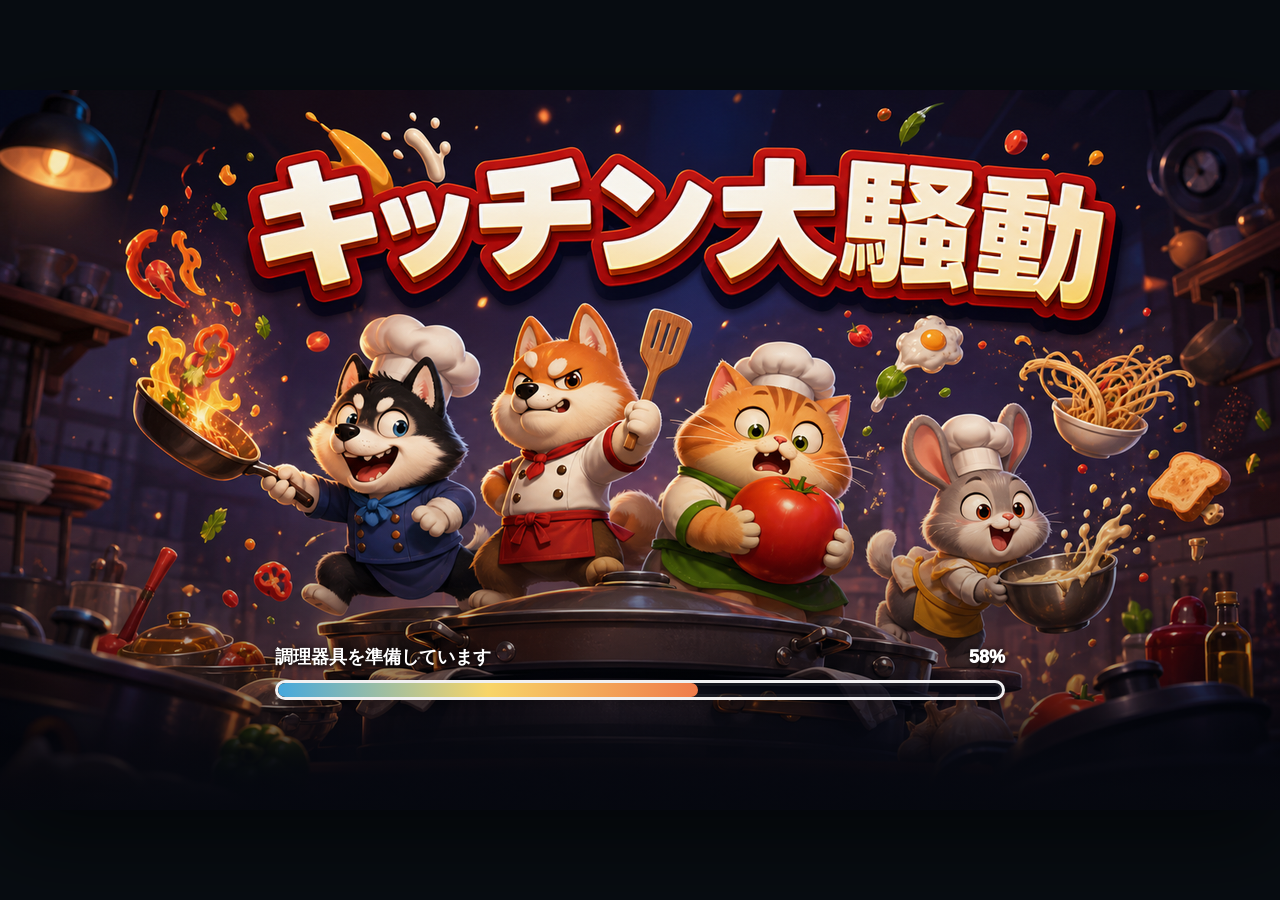
==== commit 2d96a302: "Update index.html" ====
--- a/index.html
+++ b/index.html
@@ -81,9 +81,6 @@
 
 /* =========================================================
    固定 1280 × 720 邏輯舞台
-
-   不直接使用 vw / vh 改變內容尺寸。
-   所有畫面由 JavaScript 統一縮放。
 ========================================================= */
 
 #stage{
@@ -186,764 +183,120 @@
 
   color:#ffffff;
 
+  background:#101522;
+}
+
+.loading-background{
+  position:absolute;
+  inset:0;
+
+  width:100%;
+  height:100%;
+
+  object-fit:cover;
+  object-position:center;
+
+  pointer-events:none;
+}
+
+.loading-shade{
+  position:absolute;
+  inset:0;
+
   background:
-    radial-gradient(
-      circle at 50% 18%,
-      rgba(143,104,255,.28),
-      transparent 28%
-    ),
-    radial-gradient(
-      circle at 18% 68%,
-      rgba(45,124,255,.17),
-      transparent 24%
-    ),
-    radial-gradient(
-      circle at 83% 63%,
-      rgba(255,132,38,.14),
-      transparent 22%
-    ),
     linear-gradient(
       180deg,
-      #221b43,
-      #171433 48%,
-      #0d1023
-    );
-}
-
-.loading-stars{
+      rgba(4,7,14,.02) 0%,
+      rgba(4,7,14,.02) 54%,
+      rgba(4,7,14,.3) 76%,
+      rgba(4,7,14,.76) 100%
+    );
+
+  pointer-events:none;
+}
+
+.loading-progress{
   position:absolute;
-  inset:0;
-
-  opacity:.58;
-
-  background-image:
-    radial-gradient(
-      rgba(255,255,255,.95) 1px,
-      transparent 1px
-    );
-
-  background-size:
-    52px 52px;
-}
-
-.loading-stars::after{
+  left:50%;
+  bottom:28px;
+  z-index:5;
+
+  width:730px;
+
+  text-align:center;
+
+  transform:
+    translateX(-50%);
+}
+
+.loading-status{
+  display:flex;
+  align-items:center;
+  justify-content:space-between;
+
+  margin-bottom:11px;
+
+  color:#ffffff;
+
+  font-size:18px;
+  font-weight:1000;
+
+  text-shadow:
+    0 2px 5px rgba(0,0,0,.85),
+    0 0 8px rgba(0,0,0,.55);
+}
+
+.loading-track{
+  height:20px;
+
+  overflow:hidden;
+
+  border:
+    3px solid rgba(255,255,255,.94);
+
+  border-radius:999px;
+
+  background:
+    rgba(7,9,20,.68);
+
+  box-shadow:
+    0 4px 12px rgba(0,0,0,.3),
+    inset 0 0 0 3px rgba(255,255,255,.06);
+}
+
+#loading-bar{
+  position:relative;
+
+  width:0;
+  height:100%;
+
+  border-radius:inherit;
+
+  background:
+    linear-gradient(
+      90deg,
+      #45a8dd,
+      #f8d568,
+      #ef7b4a
+    );
+
+  transition:
+    width .08s linear;
+}
+
+#loading-bar::after{
   content:"";
 
   position:absolute;
-  inset:0;
-
-  opacity:.55;
-
-  background-image:
-    radial-gradient(
-      rgba(255,222,151,.9) 1px,
-      transparent 1px
-    );
-
-  background-position:
-    27px 21px;
-
-  background-size:
-    83px 83px;
-}
-
-.comet{
-  position:absolute;
-
-  width:135px;
-  height:4px;
-
-  border-radius:999px;
+  inset:0 auto 0 -120px;
+
+  width:120px;
 
   background:
     linear-gradient(
       90deg,
       transparent,
-      #ffc66d
-    );
-
-  filter:
-    drop-shadow(
-      0 0 9px rgba(255,185,80,.9)
-    );
-
-  transform:
-    rotate(-28deg);
-
-  animation:
-    cometMove 6s linear infinite;
-}
-
-.comet::after{
-  content:"";
-
-  position:absolute;
-  right:-8px;
-  top:-5px;
-
-  width:14px;
-  height:14px;
-
-  border-radius:50%;
-
-  background:#ffb55a;
-
-  box-shadow:
-    0 0 18px rgba(255,175,64,.9);
-}
-
-.comet.one{
-  left:74%;
-  top:22%;
-}
-
-.comet.two{
-  left:18%;
-  top:40%;
-
-  width:100px;
-
-  animation-delay:2s;
-}
-
-.comet.three{
-  left:39%;
-  top:15%;
-
-  animation-delay:3.5s;
-}
-
-@keyframes cometMove{
-  0%{
-    opacity:0;
-
-    transform:
-      translate(120px,-70px)
-      rotate(-28deg);
-  }
-
-  15%,
-  60%{
-    opacity:1;
-  }
-
-  100%{
-    opacity:0;
-
-    transform:
-      translate(-190px,135px)
-      rotate(-28deg);
-  }
-}
-
-.loading-title{
-  position:absolute;
-  left:50%;
-  top:42px;
-  z-index:5;
-
-  width:1000px;
-
-  text-align:center;
-
-  transform:
-    translateX(-50%);
-}
-
-.loading-title small{
-  color:#ffd36d;
-
-  font-size:18px;
-  font-weight:1000;
-
-  letter-spacing:.3em;
-}
-
-.loading-title h1{
-  margin-top:10px;
-
-  color:#fff8ed;
-
-  font-size:92px;
-  font-weight:1000;
-  line-height:1;
-
-  letter-spacing:.05em;
-
-  text-shadow:
-    0 8px 0 rgba(51,23,29,.7),
-    -5px 0 #c7462f,
-    5px 0 #c7462f,
-    0 -5px #c7462f,
-    0 5px #c7462f,
-    -4px -4px #c7462f,
-    4px -4px #c7462f,
-    -4px 4px #c7462f,
-    4px 4px #c7462f;
-}
-
-/* =========================================================
-   Loading 地球
-========================================================= */
-
-.loading-globe{
-  position:absolute;
-  left:50%;
-  bottom:-205px;
-
-  width:480px;
-  height:480px;
-
-  border-radius:50%;
-
-  background:
-    radial-gradient(
-      circle at 50% 27%,
-      rgba(84,175,255,.42),
-      transparent 30%
-    ),
-    radial-gradient(
-      circle at 50% 32%,
-      #2367aa,
-      #173c73 43%,
-      #09152f 77%
-    );
-
-  box-shadow:
-    0 -12px 80px rgba(94,142,255,.27);
-
-  transform:
-    translateX(-50%);
-}
-
-.loading-globe::before{
-  content:"";
-
-  position:absolute;
-  left:105px;
-  top:235px;
-
-  width:190px;
-  height:100px;
-
-  border-radius:
-    54% 46% 52% 48% /
-    55% 46% 54% 45%;
-
-  background:#3a9b50;
-
-  transform:
-    rotate(-12deg);
-
-  box-shadow:
-    118px -45px 0 -20px #3a9b50,
-    42px 43px 0 -19px #2f8242;
-}
-
-.loading-globe::after{
-  content:"";
-
-  position:absolute;
-  left:237px;
-  top:184px;
-
-  width:120px;
-  height:70px;
-
-  border-radius:
-    48% 52% 56% 44% /
-    54% 48% 52% 46%;
-
-  background:#3a9b50;
-
-  transform:
-    rotate(19deg);
-}
-
-/* =========================================================
-   Loading 角色群
-========================================================= */
-
-.loading-cast{
-  position:absolute;
-  left:50%;
-  bottom:111px;
-  z-index:4;
-
-  width:580px;
-  height:322px;
-
-  transform:
-    translateX(-50%);
-}
-
-.loading-character{
-  position:absolute;
-  bottom:0;
-
-  animation:
-    characterBob 2.7s ease-in-out infinite;
-}
-
-.loading-character .shadow{
-  position:absolute;
-  left:50%;
-  bottom:-9px;
-
-  width:88px;
-  height:21px;
-
-  border-radius:50%;
-
-  background:
-    rgba(0,0,0,.25);
-
-  transform:
-    translateX(-50%);
-}
-
-.loading-character .body{
-  position:absolute;
-  left:50%;
-  bottom:0;
-
-  border:
-    4px solid var(--ink);
-
-  border-radius:
-    25px 25px 18px 18px;
-
-  background:#fff9eb;
-
-  transform:
-    translateX(-50%);
-}
-
-.loading-character .face{
-  position:absolute;
-  left:50%;
-
-  border:
-    4px solid var(--ink);
-
-  border-radius:50%;
-
-  transform:
-    translateX(-50%);
-}
-
-.loading-character .hat{
-  position:absolute;
-  left:50%;
-
-  border:
-    4px solid var(--ink);
-
-  border-radius:
-    18px 18px 12px 12px;
-
-  background:#fff9eb;
-
-  transform:
-    translateX(-50%);
-}
-
-.loading-character .eye{
-  position:absolute;
-  top:13px;
-
-  width:4px;
-  height:4px;
-
-  border-radius:50%;
-
-  background:var(--ink);
-}
-
-.character-one{
-  left:23px;
-
-  width:118px;
-  height:137px;
-}
-
-.character-one .body{
-  width:76px;
-  height:79px;
-}
-
-.character-one .face{
-  top:29px;
-
-  width:56px;
-  height:56px;
-
-  background:#ca7845;
-}
-
-.character-one .hat{
-  top:-20px;
-
-  width:61px;
-  height:33px;
-}
-
-.character-one .eye.left{
-  left:45px;
-}
-
-.character-one .eye.right{
-  right:45px;
-}
-
-.character-two{
-  left:140px;
-
-  width:184px;
-  height:247px;
-
-  animation-delay:.2s;
-}
-
-.character-two .body{
-  width:114px;
-  height:118px;
-}
-
-.character-two .face{
-  top:42px;
-
-  width:85px;
-  height:85px;
-
-  background:#8e5c34;
-}
-
-.character-two .hat{
-  top:-29px;
-
-  width:85px;
-  height:43px;
-}
-
-.character-two .eye.left{
-  left:71px;
-}
-
-.character-two .eye.right{
-  right:71px;
-}
-
-.character-two::before{
-  content:"";
-
-  position:absolute;
-  left:50%;
-  top:-2px;
-
-  width:110px;
-  height:110px;
-
-  clip-path:
-    polygon(
-      50% 0,
-      62% 14%,
-      80% 10%,
-      74% 29%,
-      91% 36%,
-      77% 46%,
-      83% 64%,
-      63% 60%,
-      50% 77%,
-      37% 60%,
-      17% 64%,
-      23% 46%,
-      9% 36%,
-      26% 29%,
-      20% 10%,
-      38% 14%
-    );
-
-  background:#f1cb57;
-
-  transform:
-    translateX(-50%);
-
-  filter:
-    drop-shadow(
-      0 5px 0 rgba(80,52,23,.35)
-    );
-}
-
-.character-three{
-  left:288px;
-
-  width:122px;
-  height:153px;
-
-  animation-delay:.38s;
-}
-
-.character-three .body{
-  width:82px;
-  height:84px;
-}
-
-.character-three .face{
-  top:33px;
-
-  width:59px;
-  height:59px;
-
-  background:#d18d4f;
-}
-
-.character-three .hat{
-  top:-20px;
-
-  width:63px;
-  height:33px;
-}
-
-.character-three .eye.left{
-  left:48px;
-}
-
-.character-three .eye.right{
-  right:48px;
-}
-
-.character-four{
-  left:394px;
-
-  width:134px;
-  height:173px;
-
-  animation-delay:.52s;
-}
-
-.character-four .body{
-  width:88px;
-  height:90px;
-}
-
-.character-four .face{
-  top:35px;
-
-  width:63px;
-  height:63px;
-
-  background:#d1814b;
-}
-
-.character-four .hat{
-  top:-22px;
-
-  width:65px;
-  height:35px;
-}
-
-.character-four .eye.left{
-  left:52px;
-}
-
-.character-four .eye.right{
-  right:52px;
-}
-
-.character-four::after{
-  content:"";
-
-  position:absolute;
-  right:7px;
-  top:58px;
-
-  width:17px;
-  height:77px;
-
-  border:
-    4px solid var(--ink);
-
-  border-radius:10px;
-
-  background:
-    linear-gradient(
-      #f5f5f5,
-      #d7d7d7
-    );
-
-  transform:
-    rotate(29deg);
-}
-
-.character-dog{
-  right:0;
-
-  width:132px;
-  height:184px;
-
-  animation-delay:.13s;
-}
-
-.character-dog .body{
-  width:86px;
-  height:92px;
-
-  background:#f0cb63;
-}
-
-.character-dog .face{
-  top:38px;
-
-  width:69px;
-  height:65px;
-
-  background:#c78b4b;
-}
-
-.character-dog .hat{
-  display:none;
-}
-
-.character-dog .eye.left{
-  left:51px;
-}
-
-.character-dog .eye.right{
-  right:51px;
-}
-
-.character-dog::before,
-.character-dog::after{
-  content:"";
-
-  position:absolute;
-  top:28px;
-
-  width:27px;
-  height:43px;
-
-  border:
-    4px solid var(--ink);
-
-  border-radius:
-    18px 18px 12px 12px;
-
-  background:#c78b4b;
-}
-
-.character-dog::before{
-  left:17px;
-
-  transform:
-    rotate(-28deg);
-}
-
-.character-dog::after{
-  right:17px;
-
-  transform:
-    rotate(28deg);
-}
-
-@keyframes characterBob{
-  0%,
-  100%{
-    transform:
-      translateY(0);
-  }
-
-  50%{
-    transform:
-      translateY(-8px);
-  }
-}
-
-/* =========================================================
-   Loading 進度
-========================================================= */
-
-.loading-progress{
-  position:absolute;
-  left:50%;
-  bottom:28px;
-  z-index:8;
-
-  width:730px;
-
-  text-align:center;
-
-  transform:
-    translateX(-50%);
-}
-
-.loading-status{
-  display:flex;
-  align-items:center;
-  justify-content:space-between;
-
-  margin-bottom:11px;
-
-  color:#ffffff;
-
-  font-size:18px;
-  font-weight:1000;
-
-  text-shadow:
-    0 2px 6px rgba(0,0,0,.55);
-}
-
-.loading-track{
-  height:19px;
-
-  overflow:hidden;
-
-  border:
-    2px solid rgba(255,255,255,.86);
-
-  border-radius:999px;
-
-  background:
-    rgba(10,11,28,.54);
-
-  box-shadow:
-    inset 0 0 0 4px
-    rgba(255,255,255,.05);
-}
-
-#loading-bar{
-  position:relative;
-
-  width:0;
-  height:100%;
-
-  border-radius:inherit;
-
-  background:
-    linear-gradient(
-      90deg,
-      #47aadc,
-      #fbd66a,
-      #ef7b4a
-    );
-
-  transition:
-    width .08s linear;
-}
-
-#loading-bar::after{
-  content:"";
-
-  position:absolute;
-  inset:0 auto 0 -120px;
-
-  width:120px;
-
-  background:
-    linear-gradient(
-      90deg,
-      transparent,
-      rgba(255,255,255,.75),
+      rgba(255,255,255,.78),
       transparent
     );
 
@@ -964,11 +317,11 @@
 
   min-width:240px;
 
-  margin-top:19px;
+  margin-top:18px;
   padding:14px 30px;
 
   border:
-    3px solid rgba(255,255,255,.9);
+    3px solid rgba(255,255,255,.92);
 
   border-radius:16px;
 
@@ -994,7 +347,10 @@
   transform:
     translateY(12px);
 
-  transition:.3s;
+  transition:
+    opacity .3s,
+    visibility .3s,
+    transform .3s;
 }
 
 #enter-button.visible{
@@ -1002,6 +358,15 @@
   opacity:1;
 
   transform:none;
+}
+
+#enter-button:active{
+  transform:
+    translateY(6px);
+
+  box-shadow:
+    0 2px 0 #7d3322,
+    0 8px 18px rgba(0,0,0,.28);
 }
 
 /* =========================================================
@@ -1647,77 +1012,21 @@
       id="loading-screen"
       class="screen"
     >
-      <div class="loading-stars"></div>
-
-      <span class="comet one"></span>
-      <span class="comet two"></span>
-      <span class="comet three"></span>
-
-      <div class="loading-title">
-        <small>
-          サニーポーカフェ
-        </small>
-
-        <h1>
-          キッチン大騒動
-        </h1>
-      </div>
-
-      <div class="loading-globe"></div>
-
-      <div class="loading-cast">
-
-        <div class="loading-character character-one">
-          <span class="shadow"></span>
-          <span class="hat"></span>
-          <span class="body"></span>
-          <span class="face"></span>
-          <span class="eye left"></span>
-          <span class="eye right"></span>
-        </div>
-
-        <div class="loading-character character-two">
-          <span class="shadow"></span>
-          <span class="hat"></span>
-          <span class="body"></span>
-          <span class="face"></span>
-          <span class="eye left"></span>
-          <span class="eye right"></span>
-        </div>
-
-        <div class="loading-character character-three">
-          <span class="shadow"></span>
-          <span class="hat"></span>
-          <span class="body"></span>
-          <span class="face"></span>
-          <span class="eye left"></span>
-          <span class="eye right"></span>
-        </div>
-
-        <div class="loading-character character-four">
-          <span class="shadow"></span>
-          <span class="hat"></span>
-          <span class="body"></span>
-          <span class="face"></span>
-          <span class="eye left"></span>
-          <span class="eye right"></span>
-        </div>
-
-        <div class="loading-character character-dog">
-          <span class="shadow"></span>
-          <span class="body"></span>
-          <span class="face"></span>
-          <span class="eye left"></span>
-          <span class="eye right"></span>
-        </div>
-
-      </div>
+      <img
+        id="loading-background"
+        class="loading-background"
+        src="asset/art/Loading_page_BG.png"
+        alt=""
+        draggable="false"
+      >
+
+      <div class="loading-shade"></div>
 
       <div class="loading-progress">
 
         <div class="loading-status">
           <span id="loading-message">
-            食材を確認しています
+            画像を読み込んでいます
           </span>
 
           <span id="loading-number">
@@ -1732,6 +1041,7 @@
         <button
           id="enter-button"
           type="button"
+          disabled
         >
           メニューへ
         </button>
@@ -2028,9 +1338,7 @@
   </main>
 </div>
 
-<section
-  id="rotate-screen"
->
+<section id="rotate-screen">
   <div>
     <div class="rotate-phone"></div>
 
@@ -2048,13 +1356,6 @@
 (() => {
   "use strict";
 
-  /* =======================================================
-     固定舞台自適應
-
-     舞台永遠維持 1280 × 720，
-     只縮放整個舞台，不改動內部座標。
-  ======================================================= */
-
   const LOGICAL_WIDTH = 1280;
   const LOGICAL_HEIGHT = 720;
 
@@ -2069,11 +1370,32 @@
     );
 
   function fitStage(){
+    const visualWidth =
+      window.visualViewport
+        ?.width ||
+      window.innerWidth;
+
+    const visualHeight =
+      window.visualViewport
+        ?.height ||
+      window.innerHeight;
+
+    const viewportRect =
+      viewport.getBoundingClientRect();
+
     const availableWidth =
-      viewport.clientWidth;
+      Math.min(
+        viewport.clientWidth,
+        visualWidth,
+        viewportRect.width
+      );
 
     const availableHeight =
-      viewport.clientHeight;
+      Math.min(
+        viewport.clientHeight,
+        visualHeight,
+        viewportRect.height
+      );
 
     const scale =
       Math.min(
@@ -2101,7 +1423,7 @@
     () => {
       setTimeout(
         fitStage,
-        120
+        160
       );
     },
     {
@@ -2129,10 +1451,6 @@
 
   fitStage();
 
-  /* =======================================================
-     DOM
-  ======================================================= */
-
   const canvas =
     document.getElementById(
       "game"
@@ -2148,6 +1466,11 @@
       "loading-screen"
     );
 
+  const loadingBackground =
+    document.getElementById(
+      "loading-background"
+    );
+
   const modeScreen =
     document.getElementById(
       "mode-screen"
@@ -2171,6 +1494,26 @@
   const desktopHelp =
     document.getElementById(
       "desktop-help"
+    );
+
+  const loadingBar =
+    document.getElementById(
+      "loading-bar"
+    );
+
+  const loadingNumber =
+    document.getElementById(
+      "loading-number"
+    );
+
+  const loadingMessage =
+    document.getElementById(
+      "loading-message"
+    );
+
+  const enterButton =
+    document.getElementById(
+      "enter-button"
     );
 
   const W = 1280;
@@ -2195,10 +1538,6 @@
     shadow:"rgba(41,27,20,.26)"
   };
 
-  /* =======================================================
-     餐台
-  ======================================================= */
-
   const counterTiles = [];
 
   for(
@@ -2239,16 +1578,6 @@
     });
   }
 
-  /* =======================================================
-     工作站
-
-     visualX / visualY：
-     工作站實際繪製位置。
-
-     interactX / interactY：
-     玩家站在此位置附近才能互動。
-  ======================================================= */
-
   const stations = [
     {
       id:"bun",
@@ -2449,10 +1778,6 @@
     last:
       performance.now()
   };
-
-  /* =======================================================
-     Canvas 工具
-  ======================================================= */
 
   function roundedRect(
     x,
@@ -2519,10 +1844,6 @@
       y
     );
   }
-
-  /* =======================================================
-     圖示
-  ======================================================= */
 
   function drawIcon(
     type,
@@ -2944,10 +2265,6 @@
     ctx.restore();
   }
 
-  /* =======================================================
-     場景
-  ======================================================= */
-
   function drawBackground(){
     ctx.fillStyle =
       COLORS.floor;
@@ -3277,10 +2594,6 @@
 
     ctx.restore();
   }
-
-  /* =======================================================
-     訂單 HUD
-  ======================================================= */
 
   function getPatienceColor(
     patience
@@ -3559,10 +2872,6 @@
     );
   }
 
-  /* =======================================================
-     訂單與遊戲流程
-  ======================================================= */
-
   function addOrder(){
     const recipe =
       recipes[
@@ -3977,10 +3286,6 @@
       );
     }
   }
-
-  /* =======================================================
-     更新
-  ======================================================= */
 
   function updateMovement(
     deltaTime
@@ -4247,10 +3552,6 @@
       gameLoop
     );
   }
-
-  /* =======================================================
-     鍵盤
-  ======================================================= */
 
   window.addEventListener(
     "keydown",
@@ -4317,14 +3618,6 @@
     }
   );
 
-  /* =======================================================
-     虛擬搖桿
-
-     因為使用 getBoundingClientRect()，
-     取得的是縮放後的實際畫面尺寸，
-     所以觸控比例會跟隨舞台縮放。
-  ======================================================= */
-
   const joystick =
     document.getElementById(
       "joystick"
@@ -4449,10 +3742,6 @@
     "pointercancel",
     resetJoystick
   );
-
-  /* =======================================================
-     UI
-  ======================================================= */
 
   document
     .getElementById(
@@ -4568,84 +3857,133 @@
       showModeScreen
     );
 
-  /* =======================================================
-     Loading
-  ======================================================= */
-
   let loadingReady =
     false;
 
+  function waitForImage(
+    image
+  ){
+    return new Promise(resolve => {
+      if(
+        image.complete &&
+        image.naturalWidth > 0
+      ){
+        resolve(true);
+
+        return;
+      }
+
+      image.addEventListener(
+        "load",
+        () => resolve(true),
+        {
+          once:true
+        }
+      );
+
+      image.addEventListener(
+        "error",
+        () => resolve(false),
+        {
+          once:true
+        }
+      );
+    });
+  }
+
   async function boot(){
+    loadingMessage.textContent =
+      "画像を読み込んでいます";
+
+    loadingBar.style.width =
+      "8%";
+
+    loadingNumber.textContent =
+      "8%";
+
+    const backgroundLoaded =
+      await waitForImage(
+        loadingBackground
+      );
+
     const loadingSteps = [
-      "食材を確認しています",
-      "調理器具を準備しています",
-      "キッチンを整えています",
-      "注文票を並べています",
-      "まもなく開店です"
+      {
+        progress:24,
+        text:"食材を確認しています"
+      },
+      {
+        progress:46,
+        text:"調理器具を準備しています"
+      },
+      {
+        progress:68,
+        text:"キッチンを整えています"
+      },
+      {
+        progress:86,
+        text:"注文票を並べています"
+      },
+      {
+        progress:100,
+        text:"準備完了"
+      }
     ];
 
     for(
-      let progress = 0;
-      progress <= 100;
-      progress += 2
+      const step of loadingSteps
     ){
-      document
-        .getElementById(
-          "loading-bar"
-        )
-        .style
-        .width =
+      const currentProgress =
+        Number.parseInt(
+          loadingBar.style.width,
+          10
+        ) || 8;
+
+      for(
+        let progress = currentProgress;
+        progress <= step.progress;
+        progress += 2
+      ){
+        loadingBar.style.width =
           `${progress}%`;
 
-      document
-        .getElementById(
-          "loading-number"
-        )
-        .textContent =
+        loadingNumber.textContent =
           `${progress}%`;
 
-      document
-        .getElementById(
-          "loading-message"
-        )
-        .textContent =
-          loadingSteps[
-            Math.min(
-              loadingSteps.length - 1,
-              Math.floor(
-                progress / 21
-              )
-            )
-          ];
+        await new Promise(resolve => {
+          setTimeout(
+            resolve,
+            25
+          );
+        });
+      }
+
+      loadingMessage.textContent =
+        step.text;
 
       await new Promise(resolve => {
         setTimeout(
           resolve,
-          progress < 70
-            ? 24
-            : 34
+          120
         );
       });
     }
 
+    if(!backgroundLoaded){
+      loadingMessage.textContent =
+        "背景画像を読み込めませんでした";
+
+      return;
+    }
+
     loadingReady =
       true;
 
-    document
-      .getElementById(
-        "loading-message"
-      )
-      .textContent =
-        "準備完了";
-
-    document
-      .getElementById(
-        "enter-button"
-      )
-      .classList
-      .add(
-        "visible"
-      );
+    enterButton.disabled =
+      false;
+
+    enterButton.classList.add(
+      "visible"
+    );
   }
 
   function enterMenu(){
@@ -4665,14 +4003,19 @@
     render();
   }
 
-  document
-    .getElementById(
-      "enter-button"
-    )
-    .addEventListener(
-      "click",
-      enterMenu
-    );
+  enterButton.addEventListener(
+    "click",
+    enterMenu
+  );
+
+  enterButton.addEventListener(
+    "pointerup",
+    event => {
+      event.preventDefault();
+
+      enterMenu();
+    }
+  );
 
   modeScreen.style.display =
     "none";
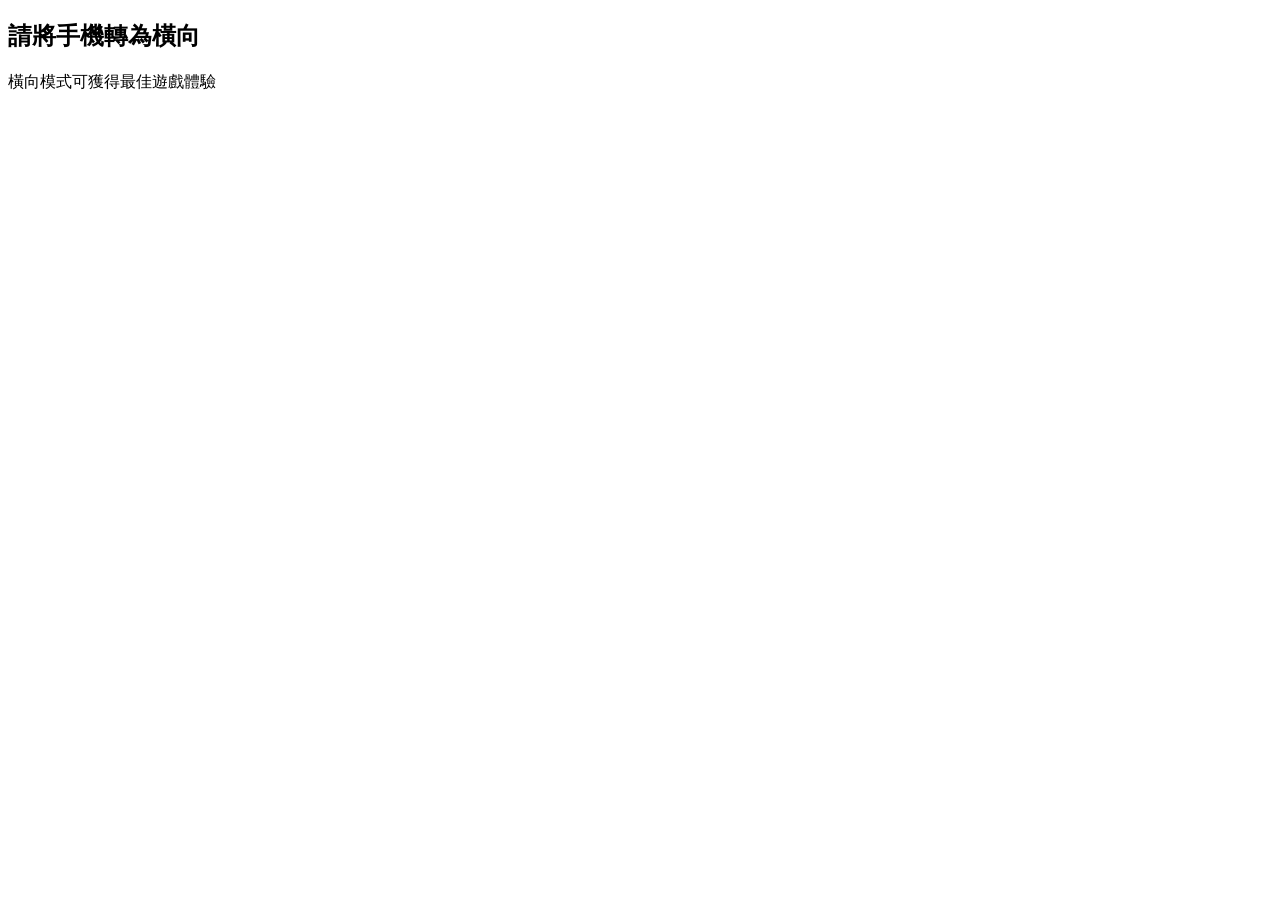
==== commit 0896b48a: "Update index.html" ====
--- a/index.html
+++ b/index.html
@@ -1,4038 +1,99 @@
 <!DOCTYPE html>
 <html lang="zh-Hant">
 <head>
-<meta charset="UTF-8">
+  <meta charset="UTF-8">
 
-<meta
-  name="viewport"
-  content="width=device-width,initial-scale=1,maximum-scale=1,user-scalable=no,viewport-fit=cover"
->
+  <meta
+    name="viewport"
+    content="width=device-width,initial-scale=1,maximum-scale=1,user-scalable=no,viewport-fit=cover"
+  >
 
-<meta name="theme-color" content="#0b1022">
+  <meta
+    name="theme-color"
+    content="#0b1022"
+  >
 
-<title>灶咖大亂鬥</title>
+  <title>灶咖大亂鬥</title>
 
-<style>
-:root{
-  --ink:#33251f;
-  --paper:#fffaf0;
-  --red:#e45a45;
-  --orange:#f29a46;
-  --gold:#f6c34f;
-  --green:#68a96d;
-  --yellow:#e9b94f;
-  --dark:#132027;
-}
+  <link
+    rel="stylesheet"
+    href="./css/base.css"
+  >
 
-*{
-  box-sizing:border-box;
-  margin:0;
-  padding:0;
+  <link
+    rel="stylesheet"
+    href="./css/loading.css"
+  >
 
-  user-select:none;
-  -webkit-user-select:none;
-  -webkit-tap-highlight-color:transparent;
-}
+  <link
+    rel="stylesheet"
+    href="./css/menu.css"
+  >
 
-html,
-body{
-  width:100%;
-  height:100%;
+  <link
+    rel="stylesheet"
+    href="./css/game.css"
+  >
 
-  overflow:hidden;
-
-  background:#080d12;
-
-  touch-action:none;
-  overscroll-behavior:none;
-
-  font-family:
-    "Noto Sans TC",
-    "PingFang TC",
-    "Microsoft JhengHei",
-    sans-serif;
-}
-
-body{
-  position:fixed;
-  inset:0;
-}
-
-button{
-  font:inherit;
-}
-
-/* =========================================================
-   裝置可視區
-========================================================= */
-
-#viewport{
-  position:fixed;
-
-  left:env(safe-area-inset-left);
-  right:env(safe-area-inset-right);
-  top:env(safe-area-inset-top);
-  bottom:env(safe-area-inset-bottom);
-
-  overflow:hidden;
-
-  background:#080d12;
-}
-
-/* =========================================================
-   固定 1280 × 720 邏輯舞台
-========================================================= */
-
-#stage{
-  position:absolute;
-  left:50%;
-  top:50%;
-
-  width:1280px;
-  height:720px;
-
-  overflow:hidden;
-
-  background:#101820;
-
-  transform-origin:center center;
-  will-change:transform;
-
-  box-shadow:
-    0 30px 80px rgba(0,0,0,.55);
-}
-
-#game{
-  display:block;
-
-  width:1280px;
-  height:720px;
-}
-
-.screen{
-  position:absolute;
-  inset:0;
-}
-
-/* =========================================================
-   直向提示
-========================================================= */
-
-#rotate-screen{
-  position:fixed;
-  inset:0;
-  z-index:9999;
-
-  display:none;
-  align-items:center;
-  justify-content:center;
-
-  padding:30px;
-
-  background:
-    radial-gradient(
-      circle at center,
-      #283d46,
-      #091116 72%
-    );
-
-  color:#ffffff;
-
-  text-align:center;
-}
-
-.rotate-phone{
-  width:62px;
-  height:106px;
-
-  margin:0 auto 22px;
-
-  border:4px solid #ffffff;
-  border-radius:15px;
-
-  animation:
-    rotatePhone 2s ease-in-out infinite;
-}
-
-@keyframes rotatePhone{
-  0%,
-  25%{
-    transform:rotate(-10deg);
+  <script type="importmap">
+  {
+    "imports": {
+      "three": "https://cdn.jsdelivr.net/npm/three@0.180.0/build/three.module.js"
+    }
   }
-
-  70%,
-  100%{
-    transform:rotate(80deg);
-  }
-}
-
-@media (orientation:portrait) and (max-width:900px){
-  #rotate-screen{
-    display:flex;
-  }
-}
-
-/* =========================================================
-   Loading
-========================================================= */
-
-#loading-screen{
-  z-index:1000;
-
-  overflow:hidden;
-
-  color:#ffffff;
-
-  background:#101522;
-}
-
-.loading-background{
-  position:absolute;
-  inset:0;
-
-  width:100%;
-  height:100%;
-
-  object-fit:cover;
-  object-position:center;
-
-  pointer-events:none;
-}
-
-.loading-shade{
-  position:absolute;
-  inset:0;
-
-  background:
-    linear-gradient(
-      180deg,
-      rgba(4,7,14,.02) 0%,
-      rgba(4,7,14,.02) 54%,
-      rgba(4,7,14,.3) 76%,
-      rgba(4,7,14,.76) 100%
-    );
-
-  pointer-events:none;
-}
-
-.loading-progress{
-  position:absolute;
-  left:50%;
-  bottom:28px;
-  z-index:5;
-
-  width:730px;
-
-  text-align:center;
-
-  transform:
-    translateX(-50%);
-}
-
-.loading-status{
-  display:flex;
-  align-items:center;
-  justify-content:space-between;
-
-  margin-bottom:11px;
-
-  color:#ffffff;
-
-  font-size:18px;
-  font-weight:1000;
-
-  text-shadow:
-    0 2px 5px rgba(0,0,0,.85),
-    0 0 8px rgba(0,0,0,.55);
-}
-
-.loading-track{
-  height:20px;
-
-  overflow:hidden;
-
-  border:
-    3px solid rgba(255,255,255,.94);
-
-  border-radius:999px;
-
-  background:
-    rgba(7,9,20,.68);
-
-  box-shadow:
-    0 4px 12px rgba(0,0,0,.3),
-    inset 0 0 0 3px rgba(255,255,255,.06);
-}
-
-#loading-bar{
-  position:relative;
-
-  width:0;
-  height:100%;
-
-  border-radius:inherit;
-
-  background:
-    linear-gradient(
-      90deg,
-      #45a8dd,
-      #f8d568,
-      #ef7b4a
-    );
-
-  transition:
-    width .08s linear;
-}
-
-#loading-bar::after{
-  content:"";
-
-  position:absolute;
-  inset:0 auto 0 -120px;
-
-  width:120px;
-
-  background:
-    linear-gradient(
-      90deg,
-      transparent,
-      rgba(255,255,255,.78),
-      transparent
-    );
-
-  animation:
-    loadingShine 1.35s linear infinite;
-}
-
-@keyframes loadingShine{
-  to{
-    transform:
-      translateX(850px);
-  }
-}
-
-#enter-button{
-  visibility:hidden;
-  opacity:0;
-
-  min-width:240px;
-
-  margin-top:18px;
-  padding:14px 30px;
-
-  border:
-    3px solid rgba(255,255,255,.92);
-
-  border-radius:16px;
-
-  background:
-    linear-gradient(
-      #f9a54d,
-      #d85d32
-    );
-
-  box-shadow:
-    0 8px 0 #7d3322,
-    0 18px 30px rgba(0,0,0,.28);
-
-  color:#ffffff;
-
-  font-size:22px;
-  font-weight:1000;
-
-  letter-spacing:.08em;
-
-  cursor:pointer;
-
-  transform:
-    translateY(12px);
-
-  transition:
-    opacity .3s,
-    visibility .3s,
-    transform .3s;
-}
-
-#enter-button.visible{
-  visibility:visible;
-  opacity:1;
-
-  transform:none;
-}
-
-#enter-button:active{
-  transform:
-    translateY(6px);
-
-  box-shadow:
-    0 2px 0 #7d3322,
-    0 8px 18px rgba(0,0,0,.28);
-}
-
-/* =========================================================
-   模式選單
-========================================================= */
-
-#mode-screen{
-  z-index:800;
-
-  display:none;
-
-  overflow:hidden;
-
-  color:#ffffff;
-
-  background:
-    linear-gradient(
-      rgba(7,14,18,.7),
-      rgba(7,14,18,.88)
-    ),
-    radial-gradient(
-      circle at 50% 35%,
-      rgba(94,180,197,.24),
-      transparent 36%
-    );
-
-  backdrop-filter:
-    blur(9px);
-}
-
-.mode-header{
-  position:absolute;
-  left:64px;
-  right:64px;
-  top:34px;
-
-  display:flex;
-  align-items:flex-end;
-  justify-content:space-between;
-}
-
-.mode-header small{
-  color:#ffd27f;
-
-  font-size:13px;
-  font-weight:900;
-
-  letter-spacing:.25em;
-}
-
-.mode-header h2{
-  margin-top:4px;
-
-  font-size:40px;
-
-  letter-spacing:.06em;
-}
-
-.mode-grid{
-  position:absolute;
-  left:50%;
-  top:55%;
-
-  width:1120px;
-
-  display:grid;
-  grid-template-columns:
-    repeat(4,1fr);
-
-  gap:22px;
-
-  transform:
-    translate(-50%,-50%);
-}
-
-.mode-card{
-  position:relative;
-
-  height:410px;
-
-  overflow:hidden;
-
-  padding:24px 22px;
-
-  border:
-    1px solid rgba(255,255,255,.27);
-
-  border-radius:28px;
-
-  background:
-    linear-gradient(
-      160deg,
-      rgba(255,255,255,.22),
-      rgba(255,255,255,.07) 48%,
-      rgba(255,255,255,.03)
-    ),
-    rgba(13,26,31,.48);
-
-  box-shadow:
-    inset 0 1px 0
-    rgba(255,255,255,.34),
-    0 22px 48px
-    rgba(0,0,0,.32);
-
-  backdrop-filter:
-    blur(17px)
-    saturate(135%);
-
-  transition:
-    transform .2s ease,
-    border-color .2s ease,
-    box-shadow .2s ease;
-}
-
-.mode-card::before{
-  content:"";
-
-  position:absolute;
-  left:-20%;
-  right:-20%;
-  top:-35%;
-
-  height:62%;
-
-  opacity:.65;
-
-  background:
-    radial-gradient(
-      circle,
-      var(--card-glow),
-      transparent 68%
-    );
-}
-
-.mode-card:hover,
-.mode-card:focus-within{
-  border-color:
-    rgba(255,255,255,.48);
-
-  transform:
-    translateY(-10px)
-    scale(1.02);
-
-  box-shadow:
-    inset 0 1px 0
-    rgba(255,255,255,.42),
-    0 30px 65px
-    rgba(0,0,0,.4);
-}
-
-.mode-card.story{
-  --card-glow:
-    rgba(244,140,72,.9);
-}
-
-.mode-card.online{
-  --card-glow:
-    rgba(77,166,196,.9);
-}
-
-.mode-card.event{
-  --card-glow:
-    rgba(177,101,206,.9);
-}
-
-.mode-card.dlc{
-  --card-glow:
-    rgba(239,191,80,.95);
-}
-
-.mode-tag{
-  position:absolute;
-  left:14px;
-  top:14px;
-  z-index:3;
-
-  padding:6px 10px;
-
-  border:
-    1px solid rgba(255,255,255,.25);
-
-  border-radius:999px;
-
-  background:
-    rgba(0,0,0,.22);
-
-  color:#fff4d8;
-
-  font-size:12px;
-  font-weight:900;
-}
-
-.mode-art{
-  position:relative;
-
-  height:156px;
-
-  display:flex;
-  align-items:center;
-  justify-content:center;
-
-  margin-bottom:18px;
-
-  border:
-    1px solid rgba(255,255,255,.18);
-
-  border-radius:22px;
-
-  background:
-    linear-gradient(
-      rgba(255,255,255,.09),
-      rgba(255,255,255,.03)
-    );
-}
-
-.mode-icon{
-  width:104px;
-  height:104px;
-
-  display:flex;
-  align-items:center;
-  justify-content:center;
-
-  border:
-    5px solid rgba(255,255,255,.76);
-
-  border-radius:28px;
-
-  background:
-    linear-gradient(
-      145deg,
-      rgba(255,255,255,.28),
-      rgba(255,255,255,.08)
-    );
-
-  box-shadow:
-    0 16px 32px rgba(0,0,0,.22);
-
-  font-size:39px;
-  font-weight:1000;
-}
-
-.mode-card h3{
-  position:relative;
-
-  font-size:29px;
-
-  letter-spacing:.05em;
-}
-
-.mode-card p{
-  position:relative;
-
-  min-height:70px;
-
-  margin-top:10px;
-
-  color:
-    rgba(255,255,255,.77);
-
-  font-size:15px;
-  font-weight:700;
-  line-height:1.65;
-}
-
-.mode-footer{
-  position:absolute;
-  left:22px;
-  right:22px;
-  bottom:22px;
-}
-
-.mode-status{
-  display:flex;
-  align-items:center;
-  justify-content:space-between;
-
-  margin-bottom:12px;
-
-  color:#fff3cf;
-
-  font-size:13px;
-  font-weight:900;
-}
-
-.mode-button{
-  width:100%;
-  min-height:48px;
-
-  border:
-    1px solid rgba(255,255,255,.28);
-
-  border-radius:13px;
-
-  background:
-    linear-gradient(
-      rgba(255,255,255,.24),
-      rgba(255,255,255,.1)
-    );
-
-  color:#ffffff;
-
-  font-size:16px;
-  font-weight:1000;
-
-  cursor:pointer;
-}
-
-.mode-button.primary{
-  background:
-    linear-gradient(
-      #ef8d51,
-      #c85334
-    );
-
-  box-shadow:
-    0 6px 0 #713222;
-}
-
-.mode-button.locked{
-  opacity:.62;
-}
-
-#mode-toast{
-  position:absolute;
-  left:50%;
-  bottom:28px;
-
-  padding:11px 19px;
-
-  border:
-    1px solid rgba(255,255,255,.25);
-
-  border-radius:12px;
-
-  background:
-    rgba(8,16,20,.84);
-
-  color:#ffffff;
-
-  font-weight:900;
-
-  opacity:0;
-
-  transform:
-    translate(-50%,12px);
-
-  transition:.22s;
-}
-
-#mode-toast.visible{
-  opacity:1;
-
-  transform:
-    translate(-50%,0);
-}
-
-/* =========================================================
-   暫停與結算
-========================================================= */
-
-.overlay{
-  z-index:1200;
-
-  display:none;
-  align-items:center;
-  justify-content:center;
-
-  background:
-    rgba(8,14,17,.74);
-
-  backdrop-filter:
-    blur(6px);
-}
-
-.overlay-card{
-  width:620px;
-
-  padding:36px;
-
-  border:
-    5px solid #503428;
-
-  border-radius:27px;
-
-  background:
-    linear-gradient(
-      #fff8e7,
-      #efd09c
-    );
-
-  box-shadow:
-    0 16px 0 #281914,
-    0 40px 90px rgba(0,0,0,.42);
-
-  text-align:center;
-}
-
-.overlay-card h2{
-  color:#bc4e3a;
-
-  font-size:46px;
-}
-
-.overlay-card p{
-  margin-top:13px;
-
-  color:#65493a;
-
-  font-size:18px;
-  font-weight:800;
-}
-
-.overlay-actions{
-  display:flex;
-  justify-content:center;
-
-  gap:14px;
-
-  margin-top:26px;
-}
-
-.ui-button{
-  min-height:58px;
-
-  padding:13px 25px;
-
-  border:0;
-  border-radius:14px;
-
-  font-size:20px;
-  font-weight:1000;
-
-  cursor:pointer;
-}
-
-.ui-button.primary{
-  color:#ffffff;
-
-  background:
-    linear-gradient(
-      #f68f51,
-      #d15a33
-    );
-
-  box-shadow:
-    0 8px 0 #843520;
-}
-
-.ui-button.secondary{
-  color:#4a3327;
-
-  background:
-    linear-gradient(
-      #ffe7ad,
-      #d6b36d
-    );
-
-  box-shadow:
-    0 8px 0 #80613c;
-}
-
-/* =========================================================
-   觸控操作
-========================================================= */
-
-#touch-controls{
-  position:absolute;
-  inset:0;
-  z-index:600;
-
-  display:none;
-
-  pointer-events:none;
-}
-
-#joystick{
-  position:absolute;
-  left:18px;
-  bottom:20px;
-
-  width:122px;
-  height:122px;
-
-  border:
-    4px solid rgba(255,255,255,.78);
-
-  border-radius:50%;
-
-  background:
-    rgba(20,31,36,.44);
-
-  box-shadow:
-    inset 0 0 0 8px
-    rgba(255,255,255,.07);
-
-  pointer-events:auto;
-}
-
-#joystick-stick{
-  position:absolute;
-  left:50%;
-  top:50%;
-
-  width:58px;
-  height:58px;
-
-  border:
-    4px solid #4a3025;
-
-  border-radius:50%;
-
-  background:
-    linear-gradient(
-      #ffe4a8,
-      #d89b56
-    );
-
-  box-shadow:
-    0 7px 0
-    rgba(70,41,29,.62);
-
-  transform:
-    translate(-50%,-50%);
-}
-
-.action-buttons{
-  position:absolute;
-  right:18px;
-  bottom:23px;
-
-  display:flex;
-  align-items:flex-end;
-
-  gap:12px;
-
-  pointer-events:auto;
-}
-
-.action-button{
-  display:flex;
-  align-items:center;
-  justify-content:center;
-
-  border:
-    4px solid rgba(255,255,255,.82);
-
-  border-radius:50%;
-
-  font-weight:1000;
-
-  cursor:pointer;
-}
-
-#discard-button{
-  width:67px;
-  height:67px;
-
-  color:#493021;
-
-  background:
-    linear-gradient(
-      #ffe3a6,
-      #c89654
-    );
-
-  box-shadow:
-    0 7px 0 #70502f;
-}
-
-#interact-button{
-  width:95px;
-  height:95px;
-
-  color:#ffffff;
-
-  background:
-    linear-gradient(
-      #f47a56,
-      #c84233
-    );
-
-  box-shadow:
-    0 8px 0 #7f2c25;
-
-  font-size:19px;
-}
-
-#desktop-help{
-  position:absolute;
-  left:50%;
-  bottom:8px;
-  z-index:580;
-
-  padding:7px 14px;
-
-  border:
-    2px solid rgba(64,43,34,.8);
-
-  border-radius:10px;
-
-  background:
-    rgba(255,250,237,.93);
-
-  color:#51382c;
-
-  font-size:13px;
-  font-weight:900;
-
-  pointer-events:none;
-
-  transform:
-    translateX(-50%);
-}
-
-@media (pointer:coarse){
-  #touch-controls.active{
-    display:block;
-  }
-
-  #desktop-help{
-    display:none !important;
-  }
-}
-</style>
+  </script>
 </head>
 
 <body>
 
-<div id="viewport">
+  <div id="viewport">
 
-  <main id="stage">
+    <main
+      id="stage"
+      aria-label="灶咖大亂鬥"
+    >
 
-    <canvas
-      id="game"
-      width="1280"
-      height="720"
-    ></canvas>
+      <div
+        id="three-root"
+        aria-hidden="true"
+      ></div>
 
-    <!-- Loading -->
+      <div id="scene-root"></div>
 
-    <section
-      id="loading-screen"
-      class="screen"
-    >
-      <img
-        id="loading-background"
-        class="loading-background"
-        src="asset/art/Loading_page_BG.png"
-        alt=""
-        draggable="false"
-      >
+      <div id="ui-root"></div>
 
-      <div class="loading-shade"></div>
+    </main>
 
-      <div class="loading-progress">
+  </div>
 
-        <div class="loading-status">
-          <span id="loading-message">
-            画像を読み込んでいます
-          </span>
+  <section
+    id="rotate-screen"
+    aria-live="polite"
+  >
 
-          <span id="loading-number">
-            0%
-          </span>
-        </div>
+    <div class="rotate-content">
 
-        <div class="loading-track">
-          <div id="loading-bar"></div>
-        </div>
+      <div
+        class="rotate-phone"
+        aria-hidden="true"
+      ></div>
 
-        <button
-          id="enter-button"
-          type="button"
-          disabled
-        >
-          メニューへ
-        </button>
+      <h2>
+        請將手機轉為橫向
+      </h2>
 
-      </div>
-    </section>
+      <p>
+        橫向模式可獲得最佳遊戲體驗
+      </p>
 
-    <!-- 模式選單 -->
-
-    <section
-      id="mode-screen"
-      class="screen"
-    >
-      <header class="mode-header">
-        <div>
-          <small>
-            CHOOSE YOUR MODE
-          </small>
-
-          <h2>
-            選擇營業模式
-          </h2>
-        </div>
-      </header>
-
-      <div class="mode-grid">
-
-        <article class="mode-card story">
-          <span class="mode-tag">
-            第一章
-          </span>
-
-          <div class="mode-art">
-            <div class="mode-icon">
-              1-1
-            </div>
-          </div>
-
-          <h3>
-            故事模式
-          </h3>
-
-          <p>
-            經營咖啡廳、完成關卡目標，
-            逐步解鎖新餐點與全新店面。
-          </p>
-
-          <div class="mode-footer">
-
-            <div class="mode-status">
-              <span>目前進度</span>
-              <span>1-1</span>
-            </div>
-
-            <button
-              id="story-button"
-              class="mode-button primary"
-              type="button"
-            >
-              進入故事
-            </button>
-
-          </div>
-        </article>
-
-        <article class="mode-card online">
-          <span class="mode-tag">
-            CO-OP
-          </span>
-
-          <div class="mode-art">
-            <div class="mode-icon">
-              2P
-            </div>
-          </div>
-
-          <h3>
-            連線模式
-          </h3>
-
-          <p>
-            與其他玩家組隊合作，
-            一起完成高壓廚房挑戰。
-          </p>
-
-          <div class="mode-footer">
-
-            <div class="mode-status">
-              <span>狀態</span>
-              <span>開發中</span>
-            </div>
-
-            <button
-              class="mode-button locked"
-              data-message="連線模式目前開發中"
-              type="button"
-            >
-              尚未開放
-            </button>
-
-          </div>
-        </article>
-
-        <article class="mode-card event">
-          <span class="mode-tag">
-            EVENT
-          </span>
-
-          <div class="mode-art">
-            <div class="mode-icon">
-              EV
-            </div>
-          </div>
-
-          <h3>
-            限時活動
-          </h3>
-
-          <p>
-            挑戰期間限定關卡，
-            取得活動料理與特殊獎勵。
-          </p>
-
-          <div class="mode-footer">
-
-            <div class="mode-status">
-              <span>活動</span>
-              <span>尚未開始</span>
-            </div>
-
-            <button
-              class="mode-button locked"
-              data-message="目前沒有進行中的限時活動"
-              type="button"
-            >
-              查看活動
-            </button>
-
-          </div>
-        </article>
-
-        <article class="mode-card dlc">
-          <span class="mode-tag">
-            EXTRA
-          </span>
-
-          <div class="mode-art">
-            <div class="mode-icon">
-              +
-            </div>
-          </div>
-
-          <h3>
-            DLC
-          </h3>
-
-          <p>
-            額外店面、全新地圖，
-            以及更多特殊料理內容。
-          </p>
-
-          <div class="mode-footer">
-
-            <div class="mode-status">
-              <span>內容</span>
-              <span>準備中</span>
-            </div>
-
-            <button
-              class="mode-button locked"
-              data-message="DLC 內容仍在準備中"
-              type="button"
-            >
-              查看內容
-            </button>
-
-          </div>
-        </article>
-
-      </div>
-
-      <div id="mode-toast"></div>
-    </section>
-
-    <!-- 暫停 -->
-
-    <section
-      id="pause-screen"
-      class="screen overlay"
-    >
-      <div class="overlay-card">
-
-        <h2>
-          暫停營業
-        </h2>
-
-        <p>
-          遊戲時間與訂單耐心已暫停。
-        </p>
-
-        <div class="overlay-actions">
-
-          <button
-            id="resume-button"
-            class="ui-button primary"
-            type="button"
-          >
-            繼續營業
-          </button>
-
-          <button
-            id="pause-menu-button"
-            class="ui-button secondary"
-            type="button"
-          >
-            模式選單
-          </button>
-
-        </div>
-      </div>
-    </section>
-
-    <!-- 結算 -->
-
-    <section
-      id="result-screen"
-      class="screen overlay"
-    >
-      <div class="overlay-card">
-
-        <h2 id="result-title">
-          營業結束
-        </h2>
-
-        <p id="result-text">
-          今日營業告一段落。
-        </p>
-
-        <div class="overlay-actions">
-
-          <button
-            id="retry-button"
-            class="ui-button primary"
-            type="button"
-          >
-            再玩一次
-          </button>
-
-          <button
-            id="result-menu-button"
-            class="ui-button secondary"
-            type="button"
-          >
-            模式選單
-          </button>
-
-        </div>
-      </div>
-    </section>
-
-    <!-- 手機操作 -->
-
-    <div id="touch-controls">
-
-      <div id="joystick">
-        <div id="joystick-stick"></div>
-      </div>
-
-      <div class="action-buttons">
-
-        <button
-          id="discard-button"
-          class="action-button"
-          type="button"
-        >
-          丟棄
-        </button>
-
-        <button
-          id="interact-button"
-          class="action-button"
-          type="button"
-        >
-          互動
-        </button>
-
-      </div>
     </div>
 
-    <div id="desktop-help">
-      WASD／方向鍵移動　E／空白鍵互動　Q 丟棄　Esc 暫停
-    </div>
+  </section>
 
-  </main>
-</div>
-
-<section id="rotate-screen">
-  <div>
-    <div class="rotate-phone"></div>
-
-    <h2>
-      請將手機轉為橫向
-    </h2>
-
-    <p>
-      橫向模式可獲得最佳遊戲體驗
-    </p>
-  </div>
-</section>
-
-<script>
-(() => {
-  "use strict";
-
-  const LOGICAL_WIDTH = 1280;
-  const LOGICAL_HEIGHT = 720;
-
-  const viewport =
-    document.getElementById(
-      "viewport"
-    );
-
-  const stage =
-    document.getElementById(
-      "stage"
-    );
-
-  function fitStage(){
-    const visualWidth =
-      window.visualViewport
-        ?.width ||
-      window.innerWidth;
-
-    const visualHeight =
-      window.visualViewport
-        ?.height ||
-      window.innerHeight;
-
-    const viewportRect =
-      viewport.getBoundingClientRect();
-
-    const availableWidth =
-      Math.min(
-        viewport.clientWidth,
-        visualWidth,
-        viewportRect.width
-      );
-
-    const availableHeight =
-      Math.min(
-        viewport.clientHeight,
-        visualHeight,
-        viewportRect.height
-      );
-
-    const scale =
-      Math.min(
-        availableWidth /
-        LOGICAL_WIDTH,
-
-        availableHeight /
-        LOGICAL_HEIGHT
-      );
-
-    stage.style.transform =
-      `translate(-50%, -50%) scale(${scale})`;
-  }
-
-  window.addEventListener(
-    "resize",
-    fitStage,
-    {
-      passive:true
-    }
-  );
-
-  window.addEventListener(
-    "orientationchange",
-    () => {
-      setTimeout(
-        fitStage,
-        160
-      );
-    },
-    {
-      passive:true
-    }
-  );
-
-  if(window.visualViewport){
-    window.visualViewport.addEventListener(
-      "resize",
-      fitStage,
-      {
-        passive:true
-      }
-    );
-
-    window.visualViewport.addEventListener(
-      "scroll",
-      fitStage,
-      {
-        passive:true
-      }
-    );
-  }
-
-  fitStage();
-
-  const canvas =
-    document.getElementById(
-      "game"
-    );
-
-  const ctx =
-    canvas.getContext(
-      "2d"
-    );
-
-  const loadingScreen =
-    document.getElementById(
-      "loading-screen"
-    );
-
-  const loadingBackground =
-    document.getElementById(
-      "loading-background"
-    );
-
-  const modeScreen =
-    document.getElementById(
-      "mode-screen"
-    );
-
-  const pauseScreen =
-    document.getElementById(
-      "pause-screen"
-    );
-
-  const resultScreen =
-    document.getElementById(
-      "result-screen"
-    );
-
-  const touchControls =
-    document.getElementById(
-      "touch-controls"
-    );
-
-  const desktopHelp =
-    document.getElementById(
-      "desktop-help"
-    );
-
-  const loadingBar =
-    document.getElementById(
-      "loading-bar"
-    );
-
-  const loadingNumber =
-    document.getElementById(
-      "loading-number"
-    );
-
-  const loadingMessage =
-    document.getElementById(
-      "loading-message"
-    );
-
-  const enterButton =
-    document.getElementById(
-      "enter-button"
-    );
-
-  const W = 1280;
-  const H = 720;
-  const HUD_HEIGHT = 132;
-  const TILE = 96;
-
-  const COLORS = {
-    outline:"#33251f",
-    floor:"#d7b777",
-    floorLine:"#b48d51",
-    counterTop:"#ef9b4a",
-    counterLight:"#ffbd6a",
-    counterFront:"#af5d35",
-    counterInset:"#81432f",
-    paper:"#fffaf0",
-    red:"#e45b45",
-    green:"#68a96d",
-    yellow:"#e9b94f",
-    gold:"#f5bf4c",
-    dark:"#1d3037",
-    shadow:"rgba(41,27,20,.26)"
-  };
-
-  const counterTiles = [];
-
-  for(
-    let x = 96;
-    x <= 1088;
-    x += TILE
-  ){
-    counterTiles.push({
-      x,
-      y:HUD_HEIGHT
-    });
-  }
-
-  for(
-    let y = HUD_HEIGHT + TILE;
-    y <= 420;
-    y += TILE
-  ){
-    counterTiles.push({
-      x:0,
-      y
-    });
-
-    counterTiles.push({
-      x:1184,
-      y
-    });
-  }
-
-  for(
-    let x = 400;
-    x <= 784;
-    x += TILE
-  ){
-    counterTiles.push({
-      x,
-      y:552
-    });
-  }
-
-  const stations = [
-    {
-      id:"bun",
-      label:"麵包",
-      icon:"bun",
-
-      visualX:112,
-      visualY:140,
-
-      interactX:148,
-      interactY:258
-    },
-
-    {
-      id:"lettuce",
-      label:"生菜",
-      icon:"lettuce",
-
-      visualX:208,
-      visualY:140,
-
-      interactX:244,
-      interactY:258
-    },
-
-    {
-      id:"meat",
-      label:"肉排",
-      icon:"rawMeat",
-
-      visualX:304,
-      visualY:140,
-
-      interactX:340,
-      interactY:258
-    },
-
-    {
-      id:"board",
-      label:"砧板",
-      icon:"board",
-
-      visualX:400,
-      visualY:140,
-
-      interactX:436,
-      interactY:258
-    },
-
-    {
-      id:"pan",
-      label:"煎台",
-      icon:"pan",
-
-      visualX:688,
-      visualY:140,
-
-      interactX:724,
-      interactY:258
-    },
-
-    {
-      id:"drink",
-      label:"飲料",
-      icon:"drink",
-
-      visualX:784,
-      visualY:140,
-
-      interactX:820,
-      interactY:258
-    },
-
-    {
-      id:"plate",
-      label:"盤子",
-      icon:"plate",
-
-      visualX:880,
-      visualY:140,
-
-      interactX:916,
-      interactY:258
-    },
-
-    {
-      id:"assembly",
-      label:"組裝",
-      icon:"assembly",
-
-      visualX:12,
-      visualY:330,
-
-      interactX:120,
-      interactY:366
-    },
-
-    {
-      id:"serve",
-      label:"出餐",
-      icon:"bell",
-
-      visualX:1196,
-      visualY:330,
-
-      interactX:1160,
-      interactY:366
-    },
-
-    {
-      id:"trash",
-      label:"丟棄",
-      icon:"trash",
-
-      visualX:604,
-      visualY:560,
-
-      interactX:640,
-      interactY:520
-    }
-  ];
-
-  const recipes = [
-    {
-      name:"經典漢堡",
-      result:"burger",
-
-      ingredients:[
-        "bun",
-        "cookedMeat"
-      ]
-    },
-
-    {
-      name:"生菜漢堡",
-      result:"lettuceBurger",
-
-      ingredients:[
-        "bun",
-        "lettuce",
-        "cookedMeat"
-      ]
-    },
-
-    {
-      name:"冰飲",
-      result:"drink",
-
-      ingredients:[
-        "drink"
-      ]
-    }
-  ];
-
-  const state = {
-    screen:"menu",
-
-    running:false,
-    paused:false,
-
-    time:75,
-
-    score:0,
-    served:0,
-
-    combo:0,
-    maxCombo:0,
-
-    held:null,
-
-    panState:"empty",
-    panTimer:0,
-
-    assembly:[],
-
-    orders:[],
-    orderSpawn:0,
-
-    chef:{
-      x:640,
-      y:375
-    },
-
-    keys:{},
-
-    joystick:{
-      x:0,
-      y:0
-    },
-
-    nearest:null,
-
-    message:
-      "依照訂單開始準備餐點",
-
-    messageTimer:0,
-
-    last:
-      performance.now()
-  };
-
-  function roundedRect(
-    x,
-    y,
-    width,
-    height,
-    radius,
-    fill,
-    stroke,
-    lineWidth = 1
-  ){
-    ctx.beginPath();
-
-    ctx.roundRect(
-      x,
-      y,
-      width,
-      height,
-      radius
-    );
-
-    if(fill){
-      ctx.fillStyle =
-        fill;
-
-      ctx.fill();
-    }
-
-    if(stroke){
-      ctx.strokeStyle =
-        stroke;
-
-      ctx.lineWidth =
-        lineWidth;
-
-      ctx.stroke();
-    }
-  }
-
-  function drawText(
-    content,
-    x,
-    y,
-    size,
-    color,
-    align = "left",
-    weight = 700
-  ){
-    ctx.font =
-      `${weight} ${size}px "Microsoft JhengHei", sans-serif`;
-
-    ctx.fillStyle =
-      color;
-
-    ctx.textAlign =
-      align;
-
-    ctx.textBaseline =
-      "middle";
-
-    ctx.fillText(
-      content,
-      x,
-      y
-    );
-  }
-
-  function drawIcon(
-    type,
-    x,
-    y,
-    scale = 1
-  ){
-    ctx.save();
-
-    ctx.translate(
-      x,
-      y
-    );
-
-    ctx.scale(
-      scale,
-      scale
-    );
-
-    ctx.strokeStyle =
-      COLORS.outline;
-
-    ctx.lineWidth =
-      4;
-
-    ctx.lineJoin =
-      "round";
-
-    ctx.lineCap =
-      "round";
-
-    if(type === "bun"){
-      roundedRect(
-        -28,
-        -17,
-        56,
-        34,
-        14,
-        "#e9ad56",
-        COLORS.outline,
-        4
-      );
-
-      ctx.strokeStyle =
-        "#bd7737";
-
-      ctx.lineWidth =
-        3;
-
-      [-12,0,12].forEach(offset => {
-        ctx.beginPath();
-
-        ctx.moveTo(
-          offset - 5,
-          -6
-        );
-
-        ctx.lineTo(
-          offset + 4,
-          4
-        );
-
-        ctx.stroke();
-      });
-    }
-
-    else if(type === "lettuce"){
-      ctx.fillStyle =
-        "#6fac63";
-
-      ctx.beginPath();
-
-      ctx.moveTo(
-        -25,
-        11
-      );
-
-      ctx.bezierCurveTo(
-        -22,
-        -18,
-        -8,
-        -18,
-        0,
-        -29
-      );
-
-      ctx.bezierCurveTo(
-        10,
-        -17,
-        23,
-        -18,
-        27,
-        9
-      );
-
-      ctx.bezierCurveTo(
-        12,
-        25,
-        -12,
-        25,
-        -25,
-        11
-      );
-
-      ctx.fill();
-      ctx.stroke();
-    }
-
-    else if(
-      type === "rawMeat" ||
-      type === "cookedMeat"
-    ){
-      ctx.fillStyle =
-        type === "rawMeat"
-          ? "#d7554e"
-          : "#80503b";
-
-      ctx.beginPath();
-
-      ctx.ellipse(
-        0,
-        0,
-        29,
-        20,
-        -.18,
-        0,
-        Math.PI * 2
-      );
-
-      ctx.fill();
-      ctx.stroke();
-    }
-
-    else if(type === "board"){
-      roundedRect(
-        -28,
-        -21,
-        56,
-        42,
-        7,
-        "#d99b56",
-        COLORS.outline,
-        4
-      );
-
-      ctx.fillStyle =
-        "#80563c";
-
-      ctx.beginPath();
-
-      ctx.arc(
-        18,
-        0,
-        4,
-        0,
-        Math.PI * 2
-      );
-
-      ctx.fill();
-    }
-
-    else if(type === "pan"){
-      ctx.fillStyle =
-        "#2b3b40";
-
-      ctx.beginPath();
-
-      ctx.arc(
-        -5,
-        -2,
-        22,
-        0,
-        Math.PI * 2
-      );
-
-      ctx.fill();
-      ctx.stroke();
-
-      ctx.beginPath();
-
-      ctx.moveTo(
-        14,
-        12
-      );
-
-      ctx.lineTo(
-        35,
-        29
-      );
-
-      ctx.lineWidth =
-        8;
-
-      ctx.stroke();
-
-      ctx.fillStyle =
-        "#f1b944";
-
-      ctx.beginPath();
-
-      ctx.arc(
-        -5,
-        -2,
-        8,
-        0,
-        Math.PI * 2
-      );
-
-      ctx.fill();
-    }
-
-    else if(type === "drink"){
-      ctx.fillStyle =
-        "#e45745";
-
-      ctx.beginPath();
-
-      ctx.moveTo(
-        -17,
-        -23
-      );
-
-      ctx.lineTo(
-        17,
-        -23
-      );
-
-      ctx.lineTo(
-        12,
-        23
-      );
-
-      ctx.lineTo(
-        -12,
-        23
-      );
-
-      ctx.closePath();
-
-      ctx.fill();
-      ctx.stroke();
-
-      ctx.strokeStyle =
-        "#fff3dd";
-
-      ctx.lineWidth =
-        5;
-
-      ctx.beginPath();
-
-      ctx.moveTo(
-        -11,
-        -2
-      );
-
-      ctx.lineTo(
-        12,
-        -2
-      );
-
-      ctx.stroke();
-    }
-
-    else if(
-      type === "plate" ||
-      type === "assembly"
-    ){
-      ctx.fillStyle =
-        "#f8f3e7";
-
-      ctx.beginPath();
-
-      ctx.ellipse(
-        0,
-        3,
-        28,
-        17,
-        0,
-        0,
-        Math.PI * 2
-      );
-
-      ctx.fill();
-      ctx.stroke();
-
-      ctx.beginPath();
-
-      ctx.arc(
-        0,
-        3,
-        14,
-        0,
-        Math.PI * 2
-      );
-
-      ctx.strokeStyle =
-        "#9db9b8";
-
-      ctx.lineWidth =
-        3;
-
-      ctx.stroke();
-    }
-
-    else if(type === "bell"){
-      ctx.fillStyle =
-        "#f3bd40";
-
-      ctx.beginPath();
-
-      ctx.moveTo(
-        -24,
-        13
-      );
-
-      ctx.quadraticCurveTo(
-        -18,
-        -23,
-        0,
-        -26
-      );
-
-      ctx.quadraticCurveTo(
-        18,
-        -23,
-        24,
-        13
-      );
-
-      ctx.closePath();
-
-      ctx.fill();
-      ctx.stroke();
-    }
-
-    else if(type === "trash"){
-      roundedRect(
-        -19,
-        -17,
-        38,
-        39,
-        4,
-        "#748789",
-        COLORS.outline,
-        4
-      );
-
-      ctx.fillRect(
-        -24,
-        -26,
-        48,
-        9
-      );
-
-      ctx.strokeRect(
-        -24,
-        -26,
-        48,
-        9
-      );
-    }
-
-    else if(
-      type === "burger" ||
-      type === "lettuceBurger"
-    ){
-      roundedRect(
-        -27,
-        -23,
-        54,
-        19,
-        11,
-        "#e9ad56",
-        COLORS.outline,
-        4
-      );
-
-      if(type === "lettuceBurger"){
-        ctx.fillStyle =
-          "#6fac63";
-
-        ctx.fillRect(
-          -24,
-          -3,
-          48,
-          8
-        );
-      }
-
-      ctx.fillStyle =
-        "#80503b";
-
-      ctx.fillRect(
-        -23,
-        5,
-        46,
-        10
-      );
-
-      ctx.strokeRect(
-        -23,
-        5,
-        46,
-        10
-      );
-
-      roundedRect(
-        -26,
-        15,
-        52,
-        17,
-        8,
-        "#d89140",
-        COLORS.outline,
-        4
-      );
-    }
-
-    ctx.restore();
-  }
-
-  function drawBackground(){
-    ctx.fillStyle =
-      COLORS.floor;
-
-    ctx.fillRect(
-      0,
-      HUD_HEIGHT,
-      W,
-      H - HUD_HEIGHT
-    );
-
-    ctx.strokeStyle =
-      COLORS.floorLine;
-
-    ctx.globalAlpha =
-      .28;
-
-    for(
-      let x = 0;
-      x <= W;
-      x += 64
-    ){
-      ctx.beginPath();
-
-      ctx.moveTo(
-        x,
-        HUD_HEIGHT
-      );
-
-      ctx.lineTo(
-        x,
-        H
-      );
-
-      ctx.stroke();
-    }
-
-    for(
-      let y = HUD_HEIGHT;
-      y <= H;
-      y += 64
-    ){
-      ctx.beginPath();
-
-      ctx.moveTo(
-        0,
-        y
-      );
-
-      ctx.lineTo(
-        W,
-        y
-      );
-
-      ctx.stroke();
-    }
-
-    ctx.globalAlpha =
-      1;
-  }
-
-  function drawCounterTile(
-    tile
-  ){
-    roundedRect(
-      tile.x + 7,
-      tile.y + 12,
-      TILE - 3,
-      TILE - 2,
-      14,
-      COLORS.shadow
-    );
-
-    roundedRect(
-      tile.x,
-      tile.y + 22,
-      TILE,
-      TILE - 22,
-      13,
-      COLORS.counterFront,
-      COLORS.outline,
-      5
-    );
-
-    roundedRect(
-      tile.x + 8,
-      tile.y + 32,
-      TILE - 16,
-      TILE - 42,
-      8,
-      COLORS.counterInset
-    );
-
-    roundedRect(
-      tile.x,
-      tile.y,
-      TILE,
-      38,
-      14,
-      COLORS.counterTop,
-      COLORS.outline,
-      5
-    );
-
-    roundedRect(
-      tile.x + 8,
-      tile.y + 7,
-      TILE - 16,
-      11,
-      6,
-      COLORS.counterLight
-    );
-  }
-
-  function drawStation(
-    station
-  ){
-    const isNear =
-      state.nearest ===
-      station.id;
-
-    if(isNear){
-      ctx.save();
-
-      ctx.shadowColor =
-        "rgba(255,216,82,.98)";
-
-      ctx.shadowBlur =
-        24;
-
-      roundedRect(
-        station.visualX - 5,
-        station.visualY - 5,
-        82,
-        74,
-        14,
-        "#ffe38d"
-      );
-
-      ctx.restore();
-    }
-
-    roundedRect(
-      station.visualX,
-      station.visualY,
-      72,
-      64,
-      12,
-      "#f8dfaa",
-      COLORS.outline,
-      4
-    );
-
-    roundedRect(
-      station.visualX + 7,
-      station.visualY + 6,
-      58,
-      46,
-      9,
-      "#fff4d4"
-    );
-
-    drawIcon(
-      station.icon,
-      station.visualX + 36,
-      station.visualY + 25,
-      .56
-    );
-
-    drawText(
-      station.label,
-      station.visualX + 36,
-      station.visualY + 51,
-      13,
-      COLORS.dark,
-      "center",
-      1000
-    );
-
-    if(
-      station.id === "pan" &&
-      state.panState !== "empty"
-    ){
-      const progress =
-        state.panState === "cooking"
-          ? 1 - state.panTimer / 3
-          : 1;
-
-      ctx.fillStyle =
-        "#5b4034";
-
-      ctx.fillRect(
-        station.visualX + 10,
-        station.visualY + 56,
-        52,
-        5
-      );
-
-      ctx.fillStyle =
-        state.panState === "done"
-          ? COLORS.green
-          : COLORS.gold;
-
-      ctx.fillRect(
-        station.visualX + 10,
-        station.visualY + 56,
-        52 * progress,
-        5
-      );
-    }
-  }
-
-  function drawChef(){
-    const x =
-      state.chef.x;
-
-    const y =
-      state.chef.y;
-
-    ctx.save();
-
-    ctx.translate(
-      x,
-      y
-    );
-
-    ctx.fillStyle =
-      "rgba(38,31,26,.25)";
-
-    ctx.beginPath();
-
-    ctx.ellipse(
-      0,
-      35,
-      31,
-      10,
-      0,
-      0,
-      Math.PI * 2
-    );
-
-    ctx.fill();
-
-    roundedRect(
-      -28,
-      -15,
-      56,
-      58,
-      17,
-      "#fff8e9",
-      COLORS.outline,
-      4
-    );
-
-    ctx.fillStyle =
-      "#c97844";
-
-    ctx.beginPath();
-
-    ctx.arc(
-      0,
-      -18,
-      25,
-      0,
-      Math.PI * 2
-    );
-
-    ctx.fill();
-    ctx.stroke();
-
-    roundedRect(
-      -31,
-      -56,
-      62,
-      31,
-      13,
-      "#fff8e9",
-      COLORS.outline,
-      4
-    );
-
-    ctx.fillStyle =
-      COLORS.red;
-
-    ctx.fillRect(
-      -4,
-      -2,
-      8,
-      40
-    );
-
-    ctx.fillStyle =
-      COLORS.outline;
-
-    ctx.beginPath();
-
-    ctx.arc(
-      -8,
-      -21,
-      3,
-      0,
-      Math.PI * 2
-    );
-
-    ctx.fill();
-
-    ctx.beginPath();
-
-    ctx.arc(
-      8,
-      -21,
-      3,
-      0,
-      Math.PI * 2
-    );
-
-    ctx.fill();
-
-    if(state.held){
-      drawIcon(
-        state.held,
-        38,
-        1,
-        .62
-      );
-    }
-
-    ctx.restore();
-  }
-
-  function getPatienceColor(
-    patience
-  ){
-    if(patience <= 34){
-      return COLORS.red;
-    }
-
-    if(patience <= 69){
-      return COLORS.yellow;
-    }
-
-    return COLORS.green;
-  }
-
-  function drawTicket(
-    order,
-    x
-  ){
-    const width =
-      176;
-
-    const height =
-      116;
-
-    roundedRect(
-      x,
-      0,
-      width,
-      height,
-      0,
-      COLORS.paper,
-      COLORS.outline,
-      4
-    );
-
-    drawIcon(
-      order.result,
-      x + 88,
-      34,
-      .65
-    );
-
-    const spacing =
-      36;
-
-    const totalWidth =
-      (
-        order.ingredients.length - 1
-      ) *
-      spacing;
-
-    const startX =
-      x +
-      88 -
-      totalWidth / 2;
-
-    order.ingredients.forEach(
-      (
-        ingredient,
-        index
-      ) => {
-        drawIcon(
-          ingredient,
-          startX +
-          index *
-          spacing,
-          77,
-          .4
-        );
-      }
-    );
-
-    ctx.fillStyle =
-      "#ddcfad";
-
-    ctx.fillRect(
-      x + 14,
-      99,
-      148,
-      9
-    );
-
-    ctx.fillStyle =
-      getPatienceColor(
-        order.patience
-      );
-
-    ctx.fillRect(
-      x + 14,
-      99,
-      148 *
-      Math.max(
-        0,
-        order.patience
-      ) /
-      100,
-      9
-    );
-  }
-
-  function drawHud(){
-    ctx.fillStyle =
-      "#fff6df";
-
-    ctx.fillRect(
-      0,
-      0,
-      W,
-      HUD_HEIGHT
-    );
-
-    ctx.fillStyle =
-      COLORS.dark;
-
-    ctx.fillRect(
-      0,
-      HUD_HEIGHT - 5,
-      W,
-      5
-    );
-
-    const visibleOrders =
-      state.orders.slice(
-        0,
-        5
-      );
-
-    const ticketWidth =
-      176;
-
-    const gap =
-      8;
-
-    const totalWidth =
-      visibleOrders.length *
-      ticketWidth +
-      (
-        visibleOrders.length - 1
-      ) *
-      gap;
-
-    const startX =
-      (
-        W -
-        totalWidth
-      ) /
-      2;
-
-    visibleOrders.forEach(
-      (
-        order,
-        index
-      ) => {
-        drawTicket(
-          order,
-          startX +
-          index *
-          (
-            ticketWidth +
-            gap
-          )
-        );
-      }
-    );
-
-    roundedRect(
-      18,
-      18,
-      100,
-      76,
-      18,
-      COLORS.paper,
-      COLORS.outline,
-      4
-    );
-
-    drawText(
-      "分數",
-      68,
-      38,
-      15,
-      "#765444",
-      "center",
-      900
-    );
-
-    drawText(
-      String(
-        state.score
-      ),
-      68,
-      68,
-      27,
-      COLORS.dark,
-      "center",
-      1000
-    );
-
-    roundedRect(
-      W - 118,
-      18,
-      100,
-      76,
-      18,
-      COLORS.paper,
-      COLORS.outline,
-      4
-    );
-
-    drawText(
-      "時間",
-      W - 68,
-      38,
-      15,
-      "#765444",
-      "center",
-      900
-    );
-
-    drawText(
-      String(
-        Math.ceil(
-          state.time
-        )
-      ),
-      W - 68,
-      68,
-      29,
-      COLORS.dark,
-      "center",
-      1000
-    );
-  }
-
-  function render(){
-    ctx.clearRect(
-      0,
-      0,
-      W,
-      H
-    );
-
-    drawBackground();
-
-    counterTiles.forEach(
-      drawCounterTile
-    );
-
-    stations.forEach(
-      drawStation
-    );
-
-    drawChef();
-    drawHud();
-
-    roundedRect(
-      430,
-      656,
-      420,
-      46,
-      13,
-      COLORS.paper,
-      COLORS.outline,
-      4
-    );
-
-    drawText(
-      state.message,
-      640,
-      679,
-      16,
-      COLORS.dark,
-      "center",
-      1000
-    );
-  }
-
-  function addOrder(){
-    const recipe =
-      recipes[
-        Math.floor(
-          Math.random() *
-          recipes.length
-        )
-      ];
-
-    state.orders.push({
-      ...recipe,
-
-      id:
-        Date.now() +
-        Math.random(),
-
-      patience:100
-    });
-  }
-
-  function setMessage(
-    text,
-    duration = 1.5
-  ){
-    state.message =
-      text;
-
-    state.messageTimer =
-      duration;
-  }
-
-  function showModeScreen(){
-    state.running =
-      false;
-
-    state.screen =
-      "menu";
-
-    modeScreen.style.display =
-      "block";
-
-    pauseScreen.style.display =
-      "none";
-
-    resultScreen.style.display =
-      "none";
-
-    touchControls.classList.remove(
-      "active"
-    );
-
-    desktopHelp.style.display =
-      "none";
-
-    render();
-  }
-
-  function startGame(){
-    Object.assign(
-      state,
-      {
-        screen:"game",
-
-        running:true,
-        paused:false,
-
-        time:75,
-
-        score:0,
-        served:0,
-
-        combo:0,
-        maxCombo:0,
-
-        held:null,
-
-        panState:"empty",
-        panTimer:0,
-
-        assembly:[],
-
-        orders:[],
-        orderSpawn:0,
-
-        chef:{
-          x:640,
-          y:375
-        },
-
-        joystick:{
-          x:0,
-          y:0
-        },
-
-        nearest:null,
-
-        message:
-          "依照訂單開始準備餐點",
-
-        messageTimer:0,
-
-        last:
-          performance.now()
-      }
-    );
-
-    modeScreen.style.display =
-      "none";
-
-    pauseScreen.style.display =
-      "none";
-
-    resultScreen.style.display =
-      "none";
-
-    addOrder();
-    addOrder();
-    addOrder();
-
-    touchControls.classList.add(
-      "active"
-    );
-
-    desktopHelp.style.display =
-      "";
-
-    requestAnimationFrame(
-      gameLoop
-    );
-  }
-
-  function getNearestStation(){
-    let nearest =
-      null;
-
-    let distance =
-      Infinity;
-
-    stations.forEach(station => {
-      const currentDistance =
-        Math.hypot(
-          state.chef.x -
-          station.interactX,
-
-          state.chef.y -
-          station.interactY
-        );
-
-      if(currentDistance < distance){
-        distance =
-          currentDistance;
-
-        nearest =
-          station;
-      }
-    });
-
-    return distance <= 72
-      ? nearest
-      : null;
-  }
-
-  function interact(){
-    if(
-      !state.running ||
-      state.paused
-    ){
-      return;
-    }
-
-    const station =
-      getNearestStation();
-
-    if(!station){
-      setMessage(
-        "請再靠近工作台"
-      );
-
-      return;
-    }
-
-    if(
-      [
-        "bun",
-        "lettuce",
-        "meat",
-        "drink"
-      ].includes(station.id)
-    ){
-      if(state.held){
-        setMessage(
-          "手上已經有物品"
-        );
-
-        return;
-      }
-
-      state.held =
-        station.id === "meat"
-          ? "rawMeat"
-          : station.id;
-
-      setMessage(
-        `已拿取${station.label}`
-      );
-
-      return;
-    }
-
-    if(station.id === "pan"){
-      if(
-        state.held === "rawMeat" &&
-        state.panState === "empty"
-      ){
-        state.held =
-          null;
-
-        state.panState =
-          "cooking";
-
-        state.panTimer =
-          3;
-
-        setMessage(
-          "肉排開始烹調"
-        );
-      }
-
-      else if(
-        state.panState === "done" &&
-        !state.held
-      ){
-        state.held =
-          "cookedMeat";
-
-        state.panState =
-          "empty";
-
-        setMessage(
-          "已拿起熟肉排"
-        );
-      }
-
-      else if(
-        state.panState === "cooking"
-      ){
-        setMessage(
-          "肉排仍在烹調"
-        );
-      }
-
-      else{
-        setMessage(
-          "需要先放入生肉排"
-        );
-      }
-
-      return;
-    }
-
-    if(station.id === "assembly"){
-      if(
-        ![
-          "bun",
-          "lettuce",
-          "cookedMeat"
-        ].includes(state.held)
-      ){
-        setMessage(
-          "請放入可組裝食材"
-        );
-
-        return;
-      }
-
-      state.assembly.push(
-        state.held
-      );
-
-      state.held =
-        null;
-
-      const ingredients =
-        new Set(
-          state.assembly
-        );
-
-      if(
-        ingredients.has("bun") &&
-        ingredients.has("cookedMeat")
-      ){
-        state.held =
-          ingredients.has("lettuce")
-            ? "lettuceBurger"
-            : "burger";
-
-        state.assembly =
-          [];
-
-        setMessage(
-          "漢堡組裝完成"
-        );
-      }
-      else{
-        setMessage(
-          "食材已放上組裝台"
-        );
-      }
-
-      return;
-    }
-
-    if(station.id === "serve"){
-      const currentOrder =
-        state.orders[0];
-
-      if(
-        currentOrder &&
-        state.held ===
-        currentOrder.result
-      ){
-        const earned =
-          Math.round(
-            140 +
-            currentOrder.patience +
-            state.combo * 25
-          );
-
-        state.score +=
-          earned;
-
-        state.served +=
-          1;
-
-        state.combo +=
-          1;
-
-        state.maxCombo =
-          Math.max(
-            state.maxCombo,
-            state.combo
-          );
-
-        state.held =
-          null;
-
-        state.orders.shift();
-
-        addOrder();
-
-        setMessage(
-          `出餐成功 +${earned}`
-        );
-      }
-      else{
-        state.combo =
-          0;
-
-        state.score =
-          Math.max(
-            0,
-            state.score - 40
-          );
-
-        setMessage(
-          "餐點與目前訂單不符"
-        );
-      }
-
-      return;
-    }
-
-    if(station.id === "trash"){
-      discard();
-
-      return;
-    }
-
-    if(station.id === "board"){
-      setMessage(
-        "本關食材不需要切割"
-      );
-
-      return;
-    }
-
-    if(station.id === "plate"){
-      setMessage(
-        "盤子已備妥"
-      );
-    }
-  }
-
-  function discard(){
-    if(
-      state.held ||
-      state.assembly.length
-    ){
-      state.held =
-        null;
-
-      state.assembly =
-        [];
-
-      setMessage(
-        "已丟棄目前內容"
-      );
-    }
-    else{
-      setMessage(
-        "目前沒有可丟棄的內容"
-      );
-    }
-  }
-
-  function updateMovement(
-    deltaTime
-  ){
-    let moveX =
-      state.joystick.x;
-
-    let moveY =
-      state.joystick.y;
-
-    if(
-      state.keys.ArrowLeft ||
-      state.keys.a ||
-      state.keys.A
-    ){
-      moveX -=
-        1;
-    }
-
-    if(
-      state.keys.ArrowRight ||
-      state.keys.d ||
-      state.keys.D
-    ){
-      moveX +=
-        1;
-    }
-
-    if(
-      state.keys.ArrowUp ||
-      state.keys.w ||
-      state.keys.W
-    ){
-      moveY -=
-        1;
-    }
-
-    if(
-      state.keys.ArrowDown ||
-      state.keys.s ||
-      state.keys.S
-    ){
-      moveY +=
-        1;
-    }
-
-    const length =
-      Math.hypot(
-        moveX,
-        moveY
-      );
-
-    if(length > 1){
-      moveX /=
-        length;
-
-      moveY /=
-        length;
-    }
-
-    const speed =
-      250;
-
-    state.chef.x =
-      Math.max(
-        110,
-        Math.min(
-          1170,
-          state.chef.x +
-          moveX *
-          speed *
-          deltaTime
-        )
-      );
-
-    state.chef.y =
-      Math.max(
-        250,
-        Math.min(
-          535,
-          state.chef.y +
-          moveY *
-          speed *
-          deltaTime
-        )
-      );
-
-    state.nearest =
-      getNearestStation()?.id ||
-      null;
-  }
-
-  function updateOrders(
-    deltaTime
-  ){
-    state.time -=
-      deltaTime;
-
-    state.orderSpawn +=
-      deltaTime;
-
-    state.orders.forEach(
-      (
-        order,
-        index
-      ) => {
-        order.patience -=
-          deltaTime *
-          (
-            index === 0
-              ? 4.1
-              : 2
-          );
-      }
-    );
-
-    if(
-      state.orders[0]?.patience <= 0
-    ){
-      state.orders.shift();
-
-      state.combo =
-        0;
-
-      state.score =
-        Math.max(
-          0,
-          state.score - 60
-        );
-
-      addOrder();
-
-      setMessage(
-        "客人等不及離開了"
-      );
-    }
-
-    if(
-      state.orderSpawn >= 9 &&
-      state.orders.length < 5
-    ){
-      state.orderSpawn =
-        0;
-
-      addOrder();
-    }
-  }
-
-  function updateCooking(
-    deltaTime
-  ){
-    if(
-      state.panState !== "cooking"
-    ){
-      return;
-    }
-
-    state.panTimer -=
-      deltaTime;
-
-    if(state.panTimer <= 0){
-      state.panTimer =
-        0;
-
-      state.panState =
-        "done";
-
-      setMessage(
-        "肉排烹調完成"
-      );
-    }
-  }
-
-  function endGame(){
-    state.running =
-      false;
-
-    touchControls.classList.remove(
-      "active"
-    );
-
-    desktopHelp.style.display =
-      "none";
-
-    document
-      .getElementById(
-        "result-title"
-      )
-      .textContent =
-        state.score >= 1000
-          ? "今日營業成功"
-          : "營業結束";
-
-    document
-      .getElementById(
-        "result-text"
-      )
-      .textContent =
-        `總分 ${state.score}｜完成訂單 ${state.served}｜最高連擊 ${state.maxCombo}`;
-
-    resultScreen.style.display =
-      "flex";
-  }
-
-  function gameLoop(
-    currentTime
-  ){
-    if(!state.running){
-      return;
-    }
-
-    const deltaTime =
-      Math.min(
-        .033,
-        (
-          currentTime -
-          state.last
-        ) /
-        1000
-      );
-
-    state.last =
-      currentTime;
-
-    if(!state.paused){
-      updateMovement(
-        deltaTime
-      );
-
-      updateOrders(
-        deltaTime
-      );
-
-      updateCooking(
-        deltaTime
-      );
-
-      if(state.messageTimer > 0){
-        state.messageTimer -=
-          deltaTime;
-
-        if(state.messageTimer <= 0){
-          state.message =
-            state.held
-              ? "前往下一個工作台繼續處理"
-              : "依照訂單拿取需要的食材";
-        }
-      }
-
-      if(state.time <= 0){
-        state.time =
-          0;
-
-        endGame();
-        render();
-
-        return;
-      }
-    }
-
-    render();
-
-    requestAnimationFrame(
-      gameLoop
-    );
-  }
-
-  window.addEventListener(
-    "keydown",
-    event => {
-      state.keys[event.key] =
-        true;
-
-      if(
-        [
-          "ArrowUp",
-          "ArrowDown",
-          "ArrowLeft",
-          "ArrowRight",
-          " ",
-          "e",
-          "E",
-          "q",
-          "Q"
-        ].includes(event.key)
-      ){
-        event.preventDefault();
-      }
-
-      if(
-        (
-          event.key === "e" ||
-          event.key === "E" ||
-          event.key === " "
-        ) &&
-        !event.repeat
-      ){
-        interact();
-      }
-
-      if(
-        (
-          event.key === "q" ||
-          event.key === "Q"
-        ) &&
-        !event.repeat
-      ){
-        discard();
-      }
-
-      if(
-        event.key === "Escape" &&
-        state.running &&
-        !state.paused
-      ){
-        state.paused =
-          true;
-
-        pauseScreen.style.display =
-          "flex";
-      }
-    }
-  );
-
-  window.addEventListener(
-    "keyup",
-    event => {
-      state.keys[event.key] =
-        false;
-    }
-  );
-
-  const joystick =
-    document.getElementById(
-      "joystick"
-    );
-
-  const joystickStick =
-    document.getElementById(
-      "joystick-stick"
-    );
-
-  let joystickPointer =
-    null;
-
-  function moveJoystick(
-    event
-  ){
-    const rect =
-      joystick.getBoundingClientRect();
-
-    const centerX =
-      rect.left +
-      rect.width / 2;
-
-    const centerY =
-      rect.top +
-      rect.height / 2;
-
-    const maximum =
-      rect.width * .28;
-
-    let deltaX =
-      event.clientX -
-      centerX;
-
-    let deltaY =
-      event.clientY -
-      centerY;
-
-    const distance =
-      Math.hypot(
-        deltaX,
-        deltaY
-      );
-
-    if(distance > maximum){
-      deltaX =
-        deltaX /
-        distance *
-        maximum;
-
-      deltaY =
-        deltaY /
-        distance *
-        maximum;
-    }
-
-    state.joystick.x =
-      deltaX /
-      maximum;
-
-    state.joystick.y =
-      deltaY /
-      maximum;
-
-    joystickStick.style.transform =
-      `translate(
-        calc(-50% + ${deltaX}px),
-        calc(-50% + ${deltaY}px)
-      )`;
-  }
-
-  function resetJoystick(){
-    joystickPointer =
-      null;
-
-    state.joystick.x =
-      0;
-
-    state.joystick.y =
-      0;
-
-    joystickStick.style.transform =
-      "translate(-50%,-50%)";
-  }
-
-  joystick.addEventListener(
-    "pointerdown",
-    event => {
-      joystickPointer =
-        event.pointerId;
-
-      joystick.setPointerCapture(
-        event.pointerId
-      );
-
-      moveJoystick(
-        event
-      );
-    }
-  );
-
-  joystick.addEventListener(
-    "pointermove",
-    event => {
-      if(
-        event.pointerId ===
-        joystickPointer
-      ){
-        moveJoystick(
-          event
-        );
-      }
-    }
-  );
-
-  joystick.addEventListener(
-    "pointerup",
-    resetJoystick
-  );
-
-  joystick.addEventListener(
-    "pointercancel",
-    resetJoystick
-  );
-
-  document
-    .getElementById(
-      "interact-button"
-    )
-    .addEventListener(
-      "pointerdown",
-      event => {
-        event.preventDefault();
-
-        interact();
-      }
-    );
-
-  document
-    .getElementById(
-      "discard-button"
-    )
-    .addEventListener(
-      "pointerdown",
-      event => {
-        event.preventDefault();
-
-        discard();
-      }
-    );
-
-  document
-    .getElementById(
-      "story-button"
-    )
-    .addEventListener(
-      "click",
-      startGame
-    );
-
-  document
-    .querySelectorAll(
-      ".mode-button.locked"
-    )
-    .forEach(button => {
-      button.addEventListener(
-        "click",
-        () => {
-          const toast =
-            document.getElementById(
-              "mode-toast"
-            );
-
-          toast.textContent =
-            button.dataset.message;
-
-          toast.classList.add(
-            "visible"
-          );
-
-          clearTimeout(
-            toast.hideTimer
-          );
-
-          toast.hideTimer =
-            setTimeout(() => {
-              toast.classList.remove(
-                "visible"
-              );
-            },1600);
-        }
-      );
-    });
-
-  document
-    .getElementById(
-      "resume-button"
-    )
-    .addEventListener(
-      "click",
-      () => {
-        state.paused =
-          false;
-
-        pauseScreen.style.display =
-          "none";
-
-        state.last =
-          performance.now();
-      }
-    );
-
-  document
-    .getElementById(
-      "pause-menu-button"
-    )
-    .addEventListener(
-      "click",
-      showModeScreen
-    );
-
-  document
-    .getElementById(
-      "retry-button"
-    )
-    .addEventListener(
-      "click",
-      startGame
-    );
-
-  document
-    .getElementById(
-      "result-menu-button"
-    )
-    .addEventListener(
-      "click",
-      showModeScreen
-    );
-
-  let loadingReady =
-    false;
-
-  function waitForImage(
-    image
-  ){
-    return new Promise(resolve => {
-      if(
-        image.complete &&
-        image.naturalWidth > 0
-      ){
-        resolve(true);
-
-        return;
-      }
-
-      image.addEventListener(
-        "load",
-        () => resolve(true),
-        {
-          once:true
-        }
-      );
-
-      image.addEventListener(
-        "error",
-        () => resolve(false),
-        {
-          once:true
-        }
-      );
-    });
-  }
-
-  async function boot(){
-    loadingMessage.textContent =
-      "画像を読み込んでいます";
-
-    loadingBar.style.width =
-      "8%";
-
-    loadingNumber.textContent =
-      "8%";
-
-    const backgroundLoaded =
-      await waitForImage(
-        loadingBackground
-      );
-
-    const loadingSteps = [
-      {
-        progress:24,
-        text:"食材を確認しています"
-      },
-      {
-        progress:46,
-        text:"調理器具を準備しています"
-      },
-      {
-        progress:68,
-        text:"キッチンを整えています"
-      },
-      {
-        progress:86,
-        text:"注文票を並べています"
-      },
-      {
-        progress:100,
-        text:"準備完了"
-      }
-    ];
-
-    for(
-      const step of loadingSteps
-    ){
-      const currentProgress =
-        Number.parseInt(
-          loadingBar.style.width,
-          10
-        ) || 8;
-
-      for(
-        let progress = currentProgress;
-        progress <= step.progress;
-        progress += 2
-      ){
-        loadingBar.style.width =
-          `${progress}%`;
-
-        loadingNumber.textContent =
-          `${progress}%`;
-
-        await new Promise(resolve => {
-          setTimeout(
-            resolve,
-            25
-          );
-        });
-      }
-
-      loadingMessage.textContent =
-        step.text;
-
-      await new Promise(resolve => {
-        setTimeout(
-          resolve,
-          120
-        );
-      });
-    }
-
-    if(!backgroundLoaded){
-      loadingMessage.textContent =
-        "背景画像を読み込めませんでした";
-
-      return;
-    }
-
-    loadingReady =
-      true;
-
-    enterButton.disabled =
-      false;
-
-    enterButton.classList.add(
-      "visible"
-    );
-  }
-
-  function enterMenu(){
-    if(!loadingReady){
-      return;
-    }
-
-    loadingScreen.style.display =
-      "none";
-
-    modeScreen.style.display =
-      "block";
-
-    desktopHelp.style.display =
-      "none";
-
-    render();
-  }
-
-  enterButton.addEventListener(
-    "click",
-    enterMenu
-  );
-
-  enterButton.addEventListener(
-    "pointerup",
-    event => {
-      event.preventDefault();
-
-      enterMenu();
-    }
-  );
-
-  modeScreen.style.display =
-    "none";
-
-  pauseScreen.style.display =
-    "none";
-
-  resultScreen.style.display =
-    "none";
-
-  desktopHelp.style.display =
-    "none";
-
-  render();
-  boot();
-})();
-</script>
+  <script
+    type="module"
+    src="./js/main.js"
+  ></script>
 
 </body>
 </html>
